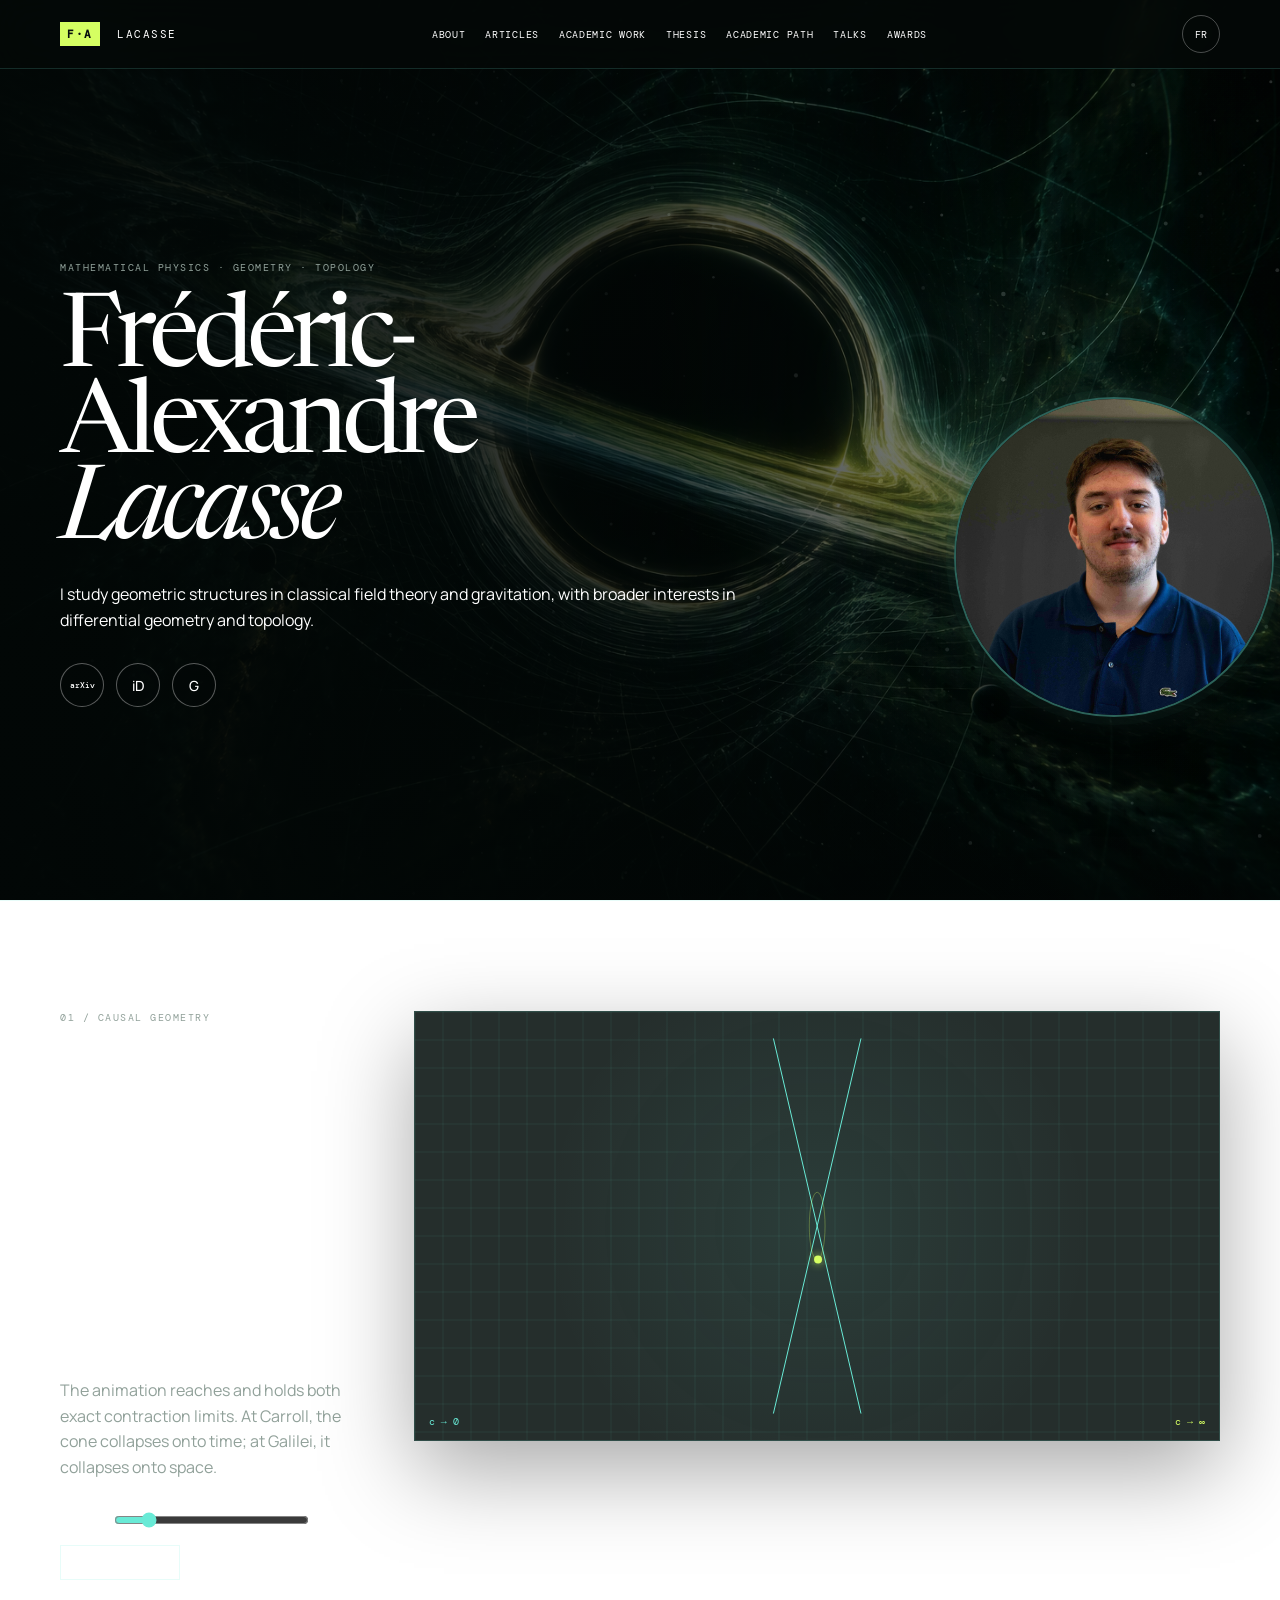
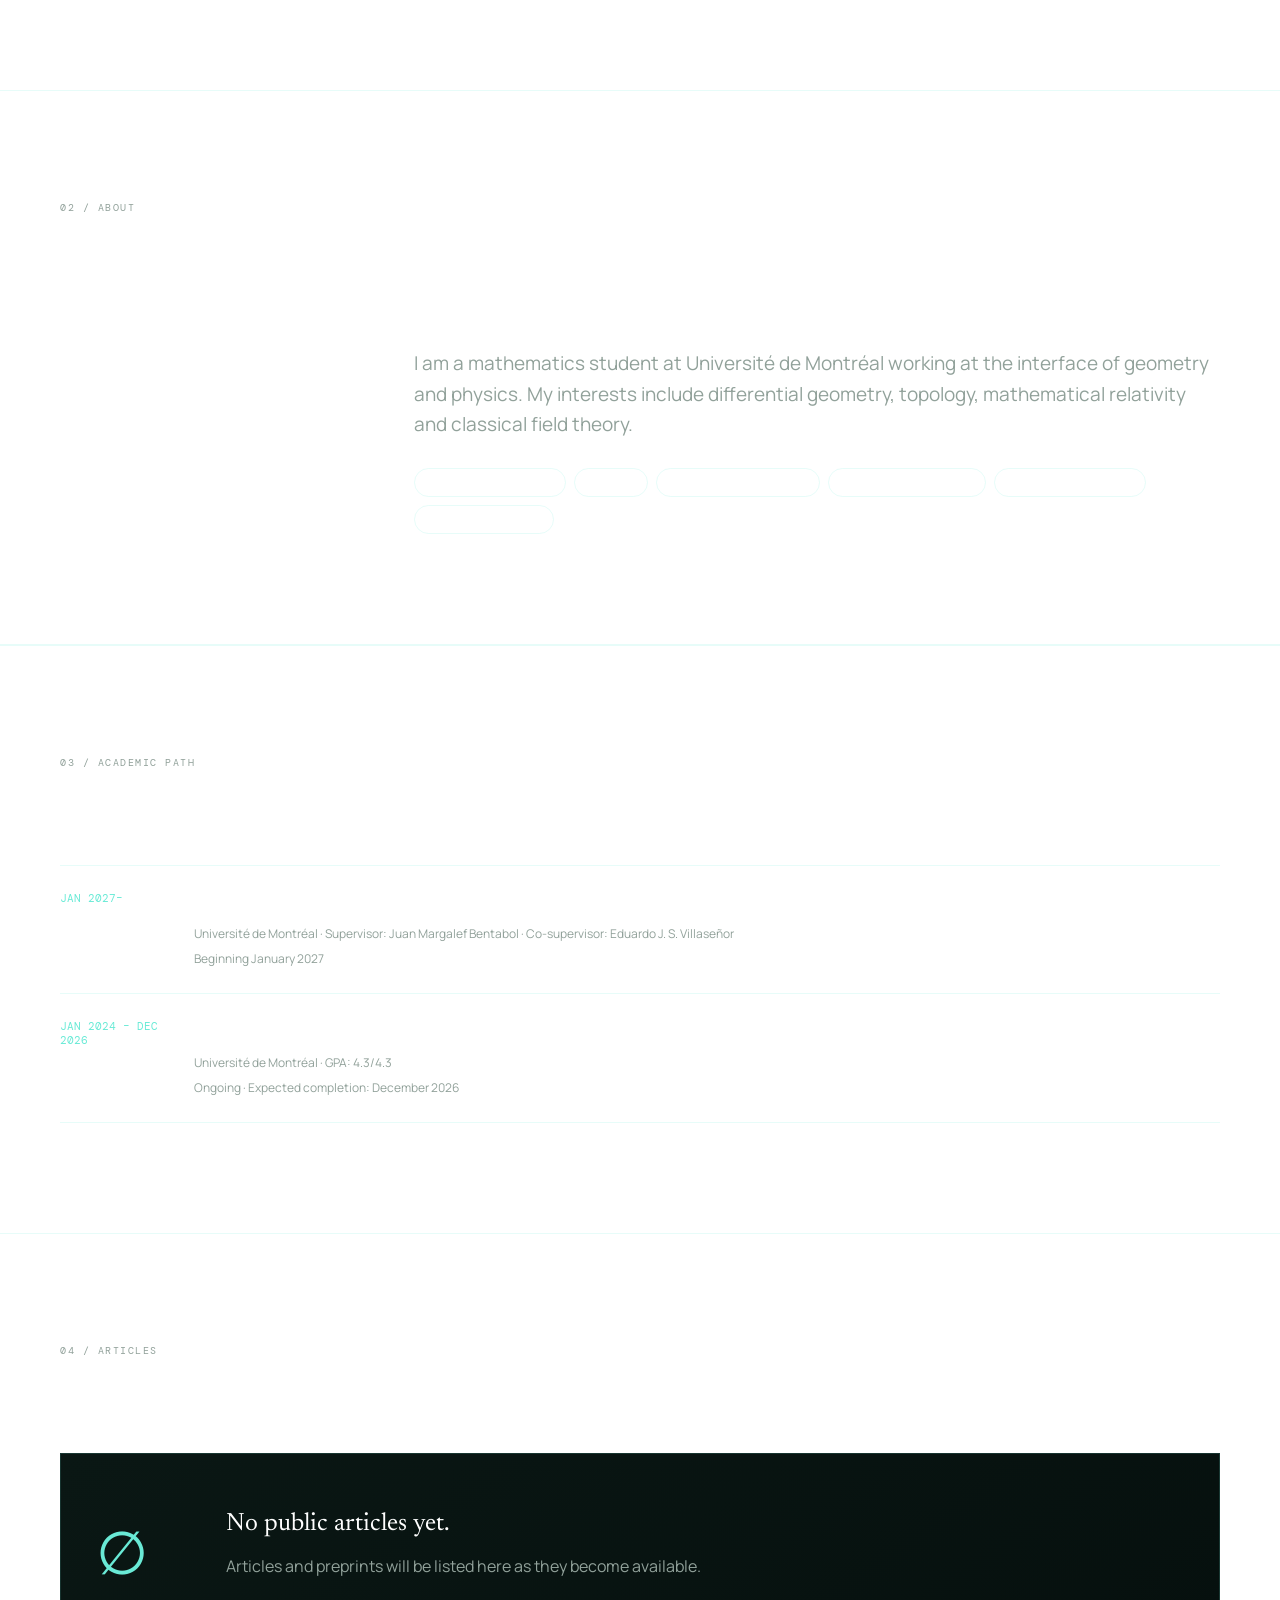
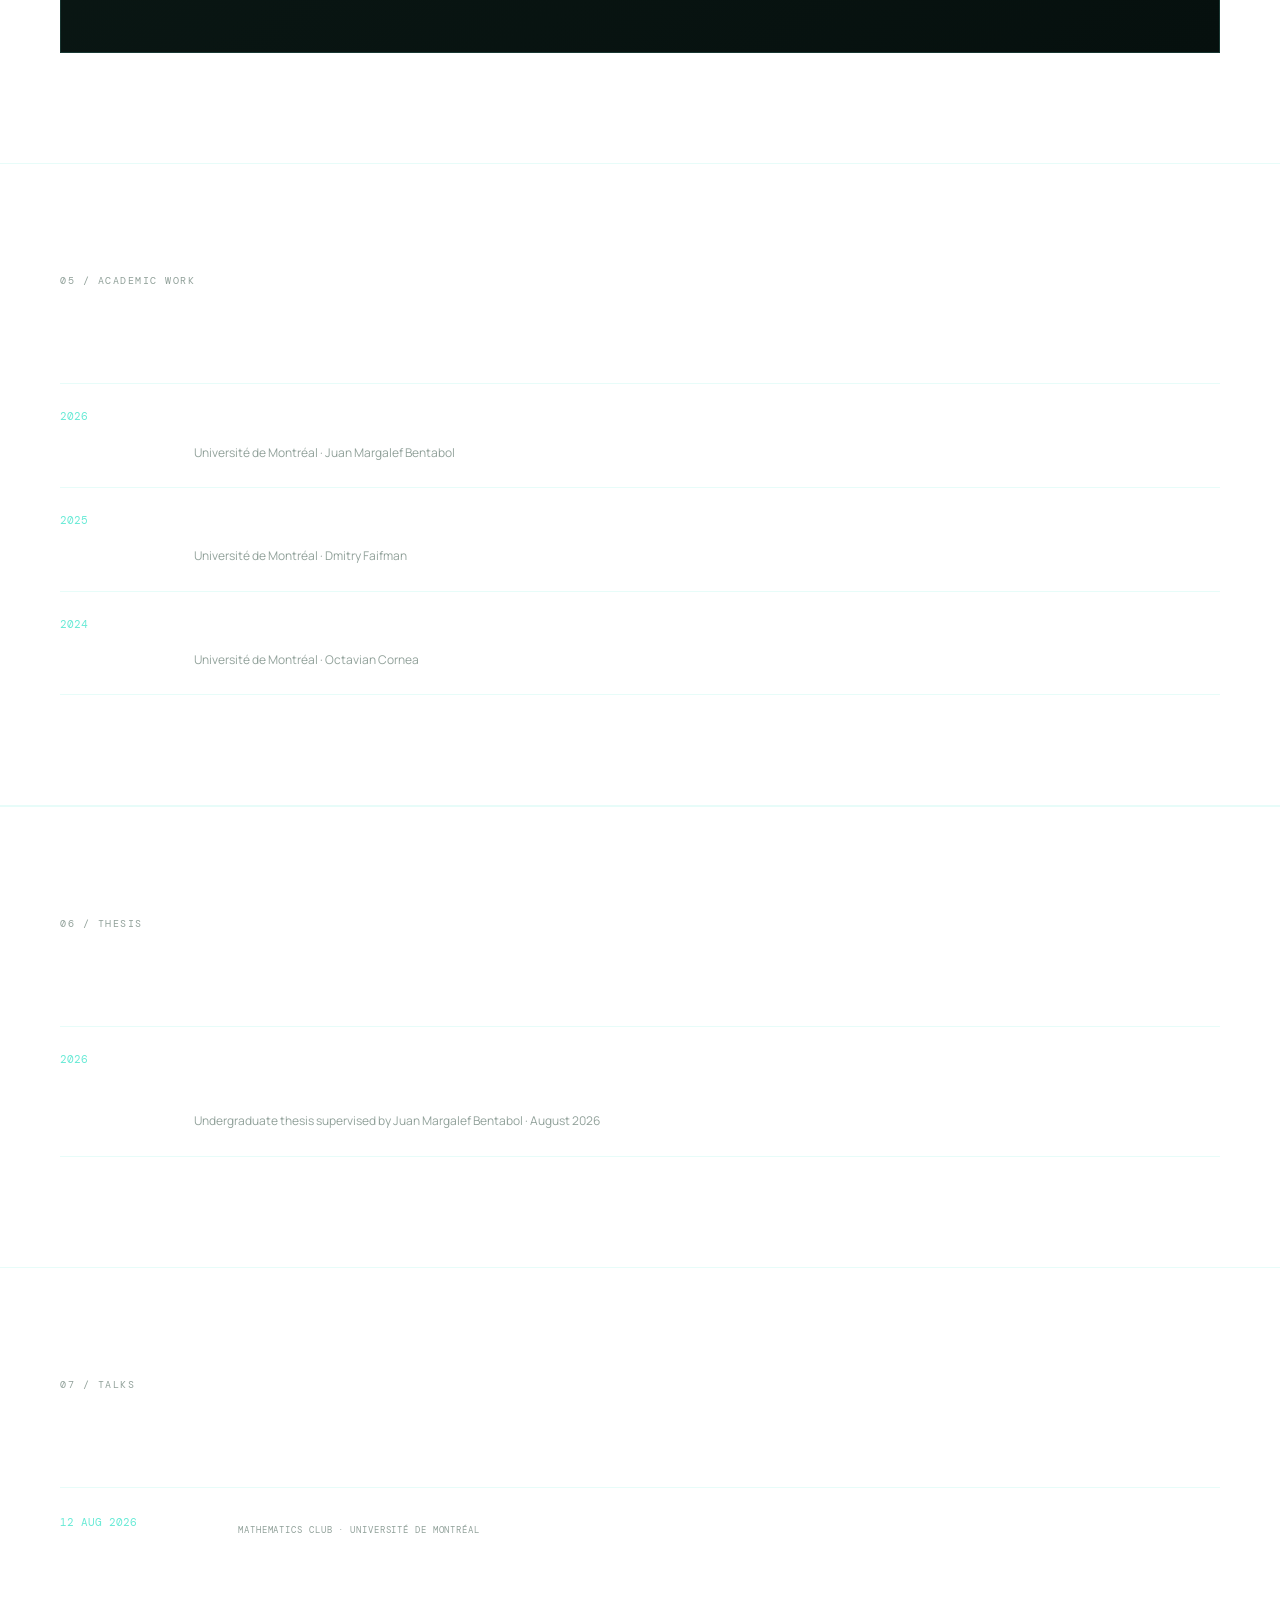
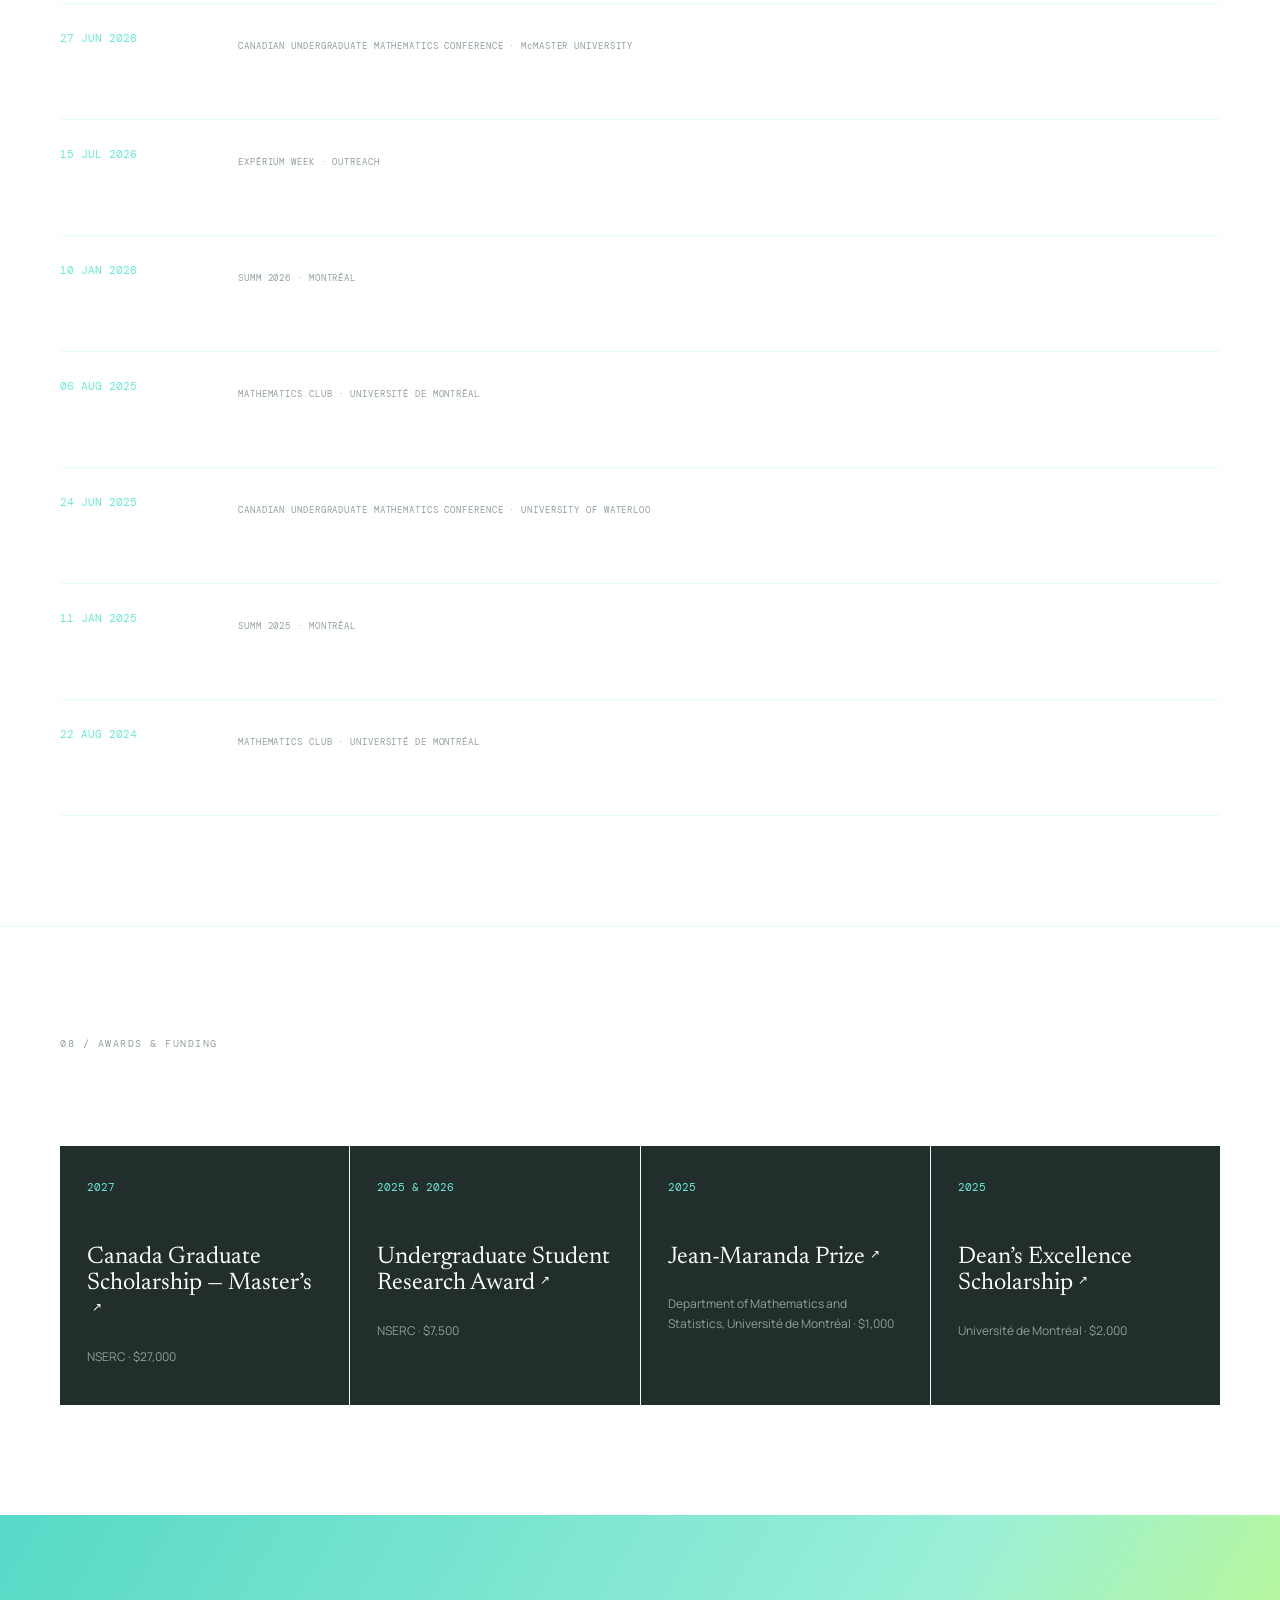
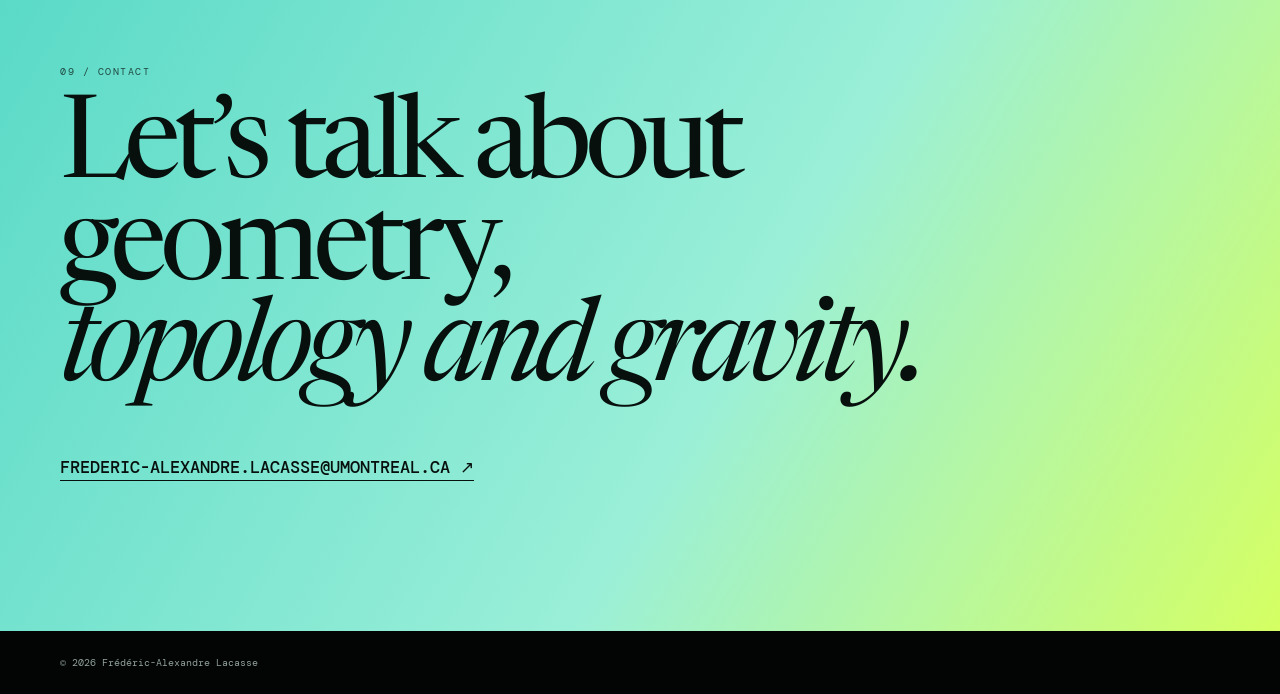
==== index.html @ 5df8318b "Intérêts" ====
<!DOCTYPE html>

<html lang="en">
<head>
<meta charset="utf-8"/>
<meta content="width=device-width,initial-scale=1" name="viewport"/>
<meta content="#040908" name="theme-color"/>
<meta content="Frédéric-Alexandre Lacasse — mathematical physics, differential geometry, topology and gravitation." name="description"/>
<title>
   Frédéric-Alexandre Lacasse | Academic website
  </title>
<link href="https://fonts.googleapis.com" rel="preconnect"/>
<link crossorigin="" href="https://fonts.gstatic.com" rel="preconnect"/>
<link href="https://fonts.googleapis.com/css2?family=DM+Mono:wght@300;400;500&amp;family=Manrope:wght@400;500&amp;family=Newsreader:ital,opsz,wght@0,6..72,400;1,6..72,400&amp;display=swap" rel="stylesheet"/>
<link href="assets/main.css" rel="stylesheet"/>
<script defer="" src="assets/main.js">
</script>
</head>
<body>
<canvas aria-hidden="true" id="starfield">
</canvas>
<div id="progress">
</div>
<header>
<nav class="wrap">
<a class="brand" href="#home">
<b>
      F·A
     </b>
     LACASSE
    </a>
<div id="nav">
<a data-en="About" data-fr="À propos" href="#about">
      About
     </a>
<a href="#articles">
      Articles
     </a>
<a data-en="Academic work" data-fr="Travaux" href="#work">
      Academic work
     </a><a data-en="Thesis" data-fr="Mémoire" href="#thesis">Thesis</a><a data-en="Academic path" data-fr="Parcours" href="#education">Academic path</a>
<a data-en="Talks" data-fr="Conférences" href="#talks">
      Talks
     </a>
<a data-en="Awards" data-fr="Bourses" href="#awards">
      Awards
     </a>
</div>
<button aria-label="Passer au français" id="lang">
     FR
    </button>
</nav>
</header>
<main>
<section class="hero" id="home">
<img alt="Abstract black hole and curved spacetime" src="assets/black-hole.png"/>
<div class="shade">
</div>
<div class="wrap heroText reveal">
<p class="micro" data-en="MATHEMATICAL PHYSICS · GEOMETRY · TOPOLOGY" data-fr="PHYSIQUE MATHÉMATIQUE · GÉOMÉTRIE · TOPOLOGIE">
      MATHEMATICAL PHYSICS · GEOMETRY · TOPOLOGY
     </p>
<h1>
      Frédéric-Alexandre
      <br/>
<i>
       Lacasse
      </i>
</h1>
<p data-en="I study geometric structures in classical field theory and gravitation, with broader interests in differential geometry and topology." data-fr="J’étudie les structures géométriques des théories classiques des champs et de la gravitation, avec des intérêts en géométrie différentielle et en topologie.">
      I study geometric structures in classical field theory and gravitation, with broader interests in differential geometry and topology.
     </p>
<div aria-label="Academic profiles" class="academic-links">
<a aria-label="arXiv profile" href="#" title="Add your arXiv URL">
<span class="academic-icon text-icon">
        arXiv
       </span>
</a>
<a aria-label="ORCID profile" href="https://orcid.org/0009-0009-7678-188X" rel="noopener noreferrer" target="_blank" title="https://orcid.org/0009-0009-7678-188X">
<span class="academic-icon orcid-icon">
        iD
       </span>
</a>
<a aria-label="Google Scholar profile" href="#" title="Add your Google Scholar URL">
<span class="academic-icon scholar-icon">
        G
       </span>
</a>
</div>
<figure aria-label="Portrait" class="hero-portrait"><img alt="Portrait" decoding="async" fetchpriority="high" loading="eager" src="assets/portrait.jpg"/></figure></div>
</section>
<section class="dark">
<div class="wrap two">
<div class="reveal">
<p class="micro" data-en="01 / CAUSAL GEOMETRY" data-fr="01 / GÉOMÉTRIE CAUSALE">
       01 / CAUSAL GEOMETRY
      </p>
<h2 data-en="From Galilean space to Carrollian time." data-fr="De l’espace galiléen au temps carrollien.">
       From Galilean space to Carrollian time.
      </h2>
<p class="muted" data-en="The animation reaches and holds both exact contraction limits. At Carroll, the cone collapses onto time; at Galilei, it collapses onto space." data-fr="L’animation atteint et maintient les deux limites exactes. À Carroll, le cône s’effondre sur le temps; à Galilée, il s’effondre sur l’espace.">
       The animation reaches and holds both exact contraction limits. At Carroll, the cone collapses onto time; at Galilei, it collapses onto space.
      </p>
<div class="control">
<span>
        CARROLL
       </span>
<input id="slider" max="100" min="0" type="range" value="0"/>
<span>
        GALILEI
       </span>
</div>
<button id="play">
       Pause evolution
      </button>
</div>
<div class="canvasbox reveal">
<canvas id="cone">
</canvas>
<span class="c0">
       c → 0
      </span>
<span class="ci">
       c → ∞
      </span>
</div>
</div>
</section>
<section class="wrap section two" id="about">
<p class="micro" data-en="02 / ABOUT" data-fr="02 / À PROPOS">
     02 / ABOUT
    </p>
<div class="reveal">
<h2 data-en="Geometry as a language for fundamental physics." data-fr="La géométrie comme langage de la physique fondamentale.">
      Geometry as a language for fundamental physics.
     </h2>
<p class="lead" data-en="I am a mathematics student at Université de Montréal working at the interface of geometry and physics. My interests include differential geometry, topology, mathematical relativity and classical field theory." data-fr="Je suis étudiant en mathématiques à l’Université de Montréal et je travaille à l’interface de la géométrie et de la physique. Mes intérêts comprennent la géométrie différentielle, la topologie, la relativité mathématique et la théorie classique des champs.">
      I am a mathematics student at Université de Montréal working at the interface of geometry and physics. My interests include differential geometry, topology, mathematical relativity and classical field theory.
     </p>
<div class="chips">
<span>
       Differential geometry
      </span>
<span>
       Topology
      </span>
<span>
       Mathematical relativity
      </span>
<span>
       Classical field theory
      </span>
<span>
       Covariant phase space
      </span>
<span>
       Carrollian geometry
      </span>
</div>
</div>
</section>
<div aria-hidden="true" class="added-section-divider">
</div>
<div aria-hidden="true" class="added-section-divider"></div><section class="wrap section" id="education"><div class="heading reveal"><p class="micro" data-en="03 / ACADEMIC PATH" data-fr="03 / PARCOURS UNIVERSITAIRE">03 / ACADEMIC PATH</p><h2 data-en="Academic path" data-fr="Parcours universitaire">Academic path</h2></div><div class="list reveal"><article><time data-en="JAN 2027–" data-fr="JANV. 2027–">JAN 2027–</time><div><h3 data-en="Ph.D. in Mathematics" data-fr="Doctorat en mathématiques">Ph.D. in Mathematics</h3><p data-en="Université de Montréal · Supervisor: Juan Margalef Bentabol · Co-supervisor: Eduardo J. S. Villaseñor" data-fr="Université de Montréal · Directeur : Juan Margalef Bentabol · Codirecteur : Eduardo J. S. Villaseñor">Université de Montréal · Supervisor: Juan Margalef Bentabol · Co-supervisor: Eduardo J. S. Villaseñor</p><p data-en="Beginning January 2027" data-fr="Début en janvier 2027">Beginning January 2027</p></div></article><article><time data-en="JAN 2024 – DEC 2026" data-fr="JANV. 2024 – DÉC. 2026">JAN 2024 – DEC 2026</time><div><h3 data-en="B.Sc. in Pure and Applied Mathematics" data-fr="Baccalauréat en mathématiques pures et appliquées">B.Sc. in Pure and Applied Mathematics</h3><p data-en="Université de Montréal · GPA: 4.3/4.3" data-fr="Université de Montréal · Moyenne cumulative : 4,3/4,3">Université de Montréal · GPA: 4.3/4.3</p><p data-en="Ongoing · Expected completion: December 2026" data-fr="En cours · Fin prévue : décembre 2026">Ongoing · Expected completion: December 2026</p></div></article></div></section><div aria-hidden="true" class="added-section-divider"></div><section class="wrap section" id="articles">
<div class="heading reveal">
<p class="micro" data-en="04 / ARTICLES" data-fr="04 / ARTICLES">04 / ARTICLES</p>
<h2 data-en="Articles &amp; preprints" data-fr="Articles et prépublications">
      Articles &amp; preprints
     </h2>
</div>
<div class="empty reveal">
<b>
      ∅
     </b>
<div>
<h3 data-en="No public articles yet." data-fr="Aucun article public pour l’instant.">
       No public articles yet.
      </h3>
<p class="muted" data-en="Articles and preprints will be listed here as they become available." data-fr="Les articles et prépublications seront ajoutés ici dès qu’ils seront disponibles.">
       Articles and preprints will be listed here as they become available.
      </p>
</div>
</div>
</section>
<section class="dark section" id="work">
<div class="wrap">
<div class="heading reveal">
<p class="micro" data-en="05 / ACADEMIC WORK" data-fr="05 / TRAVAUX UNIVERSITAIRES">05 / ACADEMIC WORK</p>
<h2 data-en="Research internships" data-fr="Stages de recherche">Research internships</h2>
</div>
<div class="list reveal">
<article>
<time data-en="2026" data-fr="2026">
        2026
       </time>
<div>
<h3 data-en="Covariant phase space of Weyl transverse gravity with boundaries" data-fr="Espace des phases covariant de la gravitation transverse de Weyl avec frontières">
         Covariant phase space of Weyl transverse gravity with boundaries
        </h3>
<p>
         Université de Montréal · Juan Margalef Bentabol
        </p>
</div>
</article>
<article>
<time data-en="2025" data-fr="2025">
        2025
       </time>
<div>
<h3 data-en="Planar Banach isometry conjecture for the Hilbert metric" data-fr="Conjecture d’isométrie planaire de Banach pour la métrique de Hilbert">
         Planar Banach isometry conjecture for the Hilbert metric
        </h3>
<p>
         Université de Montréal · Dmitry Faifman
        </p>
</div>
</article>
<article>
<time data-en="2024" data-fr="2024">
        2024
       </time>
<div>
<h3 data-en="Introduction to differential topology through the Poincaré–Hopf theorem" data-fr="Introduction à la topologie différentielle à travers le théorème de Poincaré–Hopf">
         Introduction to differential topology through the Poincaré–Hopf theorem
        </h3>
<p>
         Université de Montréal · Octavian Cornea
        </p>
</div>
</article>
</div>
</div>
</section><div aria-hidden="true" class="added-section-divider"></div><section class="wrap section" id="thesis"><div class="heading reveal"><p class="micro" data-en="06 / THESIS" data-fr="06 / MÉMOIRE">06 / THESIS</p><h2 data-en="Undergraduate thesis" data-fr="Mémoire de fin d’études">Undergraduate thesis</h2></div><div class="list reveal"><article class="thesis-entry"><time>2026</time><div><small data-en="B.SC. IN MATHEMATICS · UNIVERSITÉ DE MONTRÉAL" data-fr="B.SC. EN MATHÉMATIQUES · UNIVERSITÉ DE MONTRÉAL">B.SC. IN MATHEMATICS · UNIVERSITÉ DE MONTRÉAL</small><h3><a data-en="Covariant phase space of Weyl transverse gravity with boundaries" data-fr="Espace des phases covariant de la gravitation transverse de Weyl avec frontières" href="assets/memoire-bac.pdf" rel="noopener noreferrer" target="_blank">Covariant phase space of Weyl transverse gravity with boundaries</a></h3><p data-en="Undergraduate thesis supervised by Juan Margalef Bentabol · August 2026" data-fr="Mémoire de fin d’études sous la direction de Juan Margalef Bentabol · Août 2026">Undergraduate thesis supervised by Juan Margalef Bentabol · August 2026</p></div></article></div></section>
<div aria-hidden="true" class="added-section-divider"></div><section class="wrap section talks-section" id="talks">
<div class="heading reveal">
<p class="micro" data-en="07 / TALKS" data-fr="07 / CONFÉRENCES">07 / TALKS</p>
<h2 data-en="Talks &amp; outreach" data-fr="Conférences et vulgarisation">
      Talks &amp; outreach
     </h2>
</div>
<div class="talk-list reveal">
<article>
<time data-en="12 AUG 2026" data-fr="12 AOÛT 2026">
       12 AUG 2026
      </time>
<div>
<small data-en="MATHEMATICS CLUB · UNIVERSITÉ DE MONTRÉAL" data-fr="CLUB DE MATHÉMATIQUES · UNIVERSITÉ DE MONTRÉAL">
        MATHEMATICS CLUB · UNIVERSITÉ DE MONTRÉAL
       </small>
<h3 data-en="Bundles, curvature and classical field theory: a covariant viewpoint" data-fr="Fibrés, courbure et théorie classique des champs : un point de vue covariant">
        Bundles, curvature and classical field theory: a covariant viewpoint
       </h3>
</div>
</article>
<article>
<time data-en="27 JUN 2026" data-fr="27 JUIN 2026">
       27 JUN 2026
      </time>
<div>
<small data-en="CANADIAN UNDERGRADUATE MATHEMATICS CONFERENCE · McMASTER UNIVERSITY" data-fr="CONGRÈS CANADIEN DES ÉTUDIANTS EN MATHÉMATIQUES · UNIVERSITÉ McMASTER">
        CANADIAN UNDERGRADUATE MATHEMATICS CONFERENCE · McMASTER UNIVERSITY
       </small>
<h3 data-en="Calculus of variations: motivations towards classical field theory" data-fr="Calcul des variations : motivations vers la théorie classique des champs">
        Calculus of variations: motivations towards classical field theory
       </h3>
</div>
</article>
<article>
<time data-en="15 JUL 2026" data-fr="15 JUIL. 2026">
       15 JUL 2026
      </time>
<div>
<small data-en="EXPÉRIUM WEEK · OUTREACH" data-fr="EXPÉRIUM WEEK · OUTREACH">
        EXPÉRIUM WEEK · OUTREACH
       </small>
<h3 data-en="Non-Euclidean geometry, curvature, gravitation and cosmology" data-fr="Géométrie non euclidienne, courbure, gravitation et cosmologie">
        Non-Euclidean geometry, curvature, gravitation and cosmology
       </h3>
</div>
</article>
<article>
<time data-en="10 JAN 2026" data-fr="10 JANV. 2026">
       10 JAN 2026
      </time>
<div>
<small data-en="SUMM 2026 · MONTRÉAL" data-fr="SUMM 2026 · MONTRÉAL">
        SUMM 2026 · MONTRÉAL
       </small>
<h3 data-en="When mathematics precedes physics: from Riemann to black holes" data-fr="Quand les mathématiques précèdent la physique : de Riemann aux trous noirs">
        When mathematics precedes physics: from Riemann to black holes
       </h3>
</div>
</article>
<article>
<time data-en="06 AUG 2025" data-fr="6 AOÛT 2025">
       06 AUG 2025
      </time>
<div>
<small data-en="MATHEMATICS CLUB · UNIVERSITÉ DE MONTRÉAL" data-fr="CLUB DE MATHÉMATIQUES · UNIVERSITÉ DE MONTRÉAL">
        MATHEMATICS CLUB · UNIVERSITÉ DE MONTRÉAL
       </small>
<h3 data-en="Projective geometry and convex geometry" data-fr="Géométrie projective et géométrie convexe">
        Projective geometry and convex geometry
       </h3>
</div>
</article>
<article>
<time data-en="24 JUN 2025" data-fr="24 JUIN 2025">
       24 JUN 2025
      </time>
<div>
<small data-en="CANADIAN UNDERGRADUATE MATHEMATICS CONFERENCE · UNIVERSITY OF WATERLOO" data-fr="CONGRÈS CANADIEN DES ÉTUDIANTS EN MATHÉMATIQUES · UNIVERSITÉ DE WATERLOO">
        CANADIAN UNDERGRADUATE MATHEMATICS CONFERENCE · UNIVERSITY OF WATERLOO
       </small>
<h3 data-en="Rescuing polynomials: a differential topology perspective" data-fr="Sauver les polynômes : une perspective de topologie différentielle">
        Rescuing polynomials: a differential topology perspective
       </h3>
</div>
</article>
<article>
<time data-en="11 JAN 2025" data-fr="11 JANV. 2025">
       11 JAN 2025
      </time>
<div>
<small data-en="SUMM 2025 · MONTRÉAL" data-fr="SUMM 2025 · MONTRÉAL">
        SUMM 2025 · MONTRÉAL
       </small>
<h3 data-en="From topology to polynomials" data-fr="De la topologie aux polynômes">
        From topology to polynomials
       </h3>
</div>
</article>
<article>
<time data-en="22 AUG 2024" data-fr="22 AOÛT 2024">
       22 AUG 2024
      </time>
<div>
<small data-en="MATHEMATICS CLUB · UNIVERSITÉ DE MONTRÉAL" data-fr="CLUB DE MATHÉMATIQUES · UNIVERSITÉ DE MONTRÉAL">
        MATHEMATICS CLUB · UNIVERSITÉ DE MONTRÉAL
       </small>
<h3 data-en="Introduction to differential topology through Brouwer’s fixed-point theorem" data-fr="Introduction à la topologie différentielle à travers le théorème du point fixe de Brouwer">
        Introduction to differential topology through Brouwer’s fixed-point theorem
       </h3>
</div>
</article>
</div>
</section>
<div aria-hidden="true" class="added-section-divider">
</div>
<section class="wrap section" id="awards">
<div class="heading reveal">
<p class="micro" data-en="08 / AWARDS &amp; FUNDING" data-fr="08 / BOURSES ET DISTINCTIONS">08 / AWARDS &amp; FUNDING</p>
<h2 data-en="Selected recognition" data-fr="Distinctions sélectionnées">
      Selected recognition
     </h2>
</div>
<div class="awards reveal">
<article><a class="award-link" data-href-en="https://nserc-crsng.canada.ca/en/funding-opportunity/canada-graduate-research-scholarship-masters-program" data-href-fr="https://nserc-crsng.canada.ca/fr/possibilite-de-financement/bourses-detudes-superieures-en-recherche-du-canada-au-niveau-de-la" href="https://nserc-crsng.canada.ca/en/funding-opportunity/canada-graduate-research-scholarship-masters-program" rel="noopener noreferrer" target="_blank">
<time data-en="2027" data-fr="2027">
       2027
      </time>
<h3 data-en="Canada Graduate Scholarship — Master’s" data-fr="Bourse d’études supérieures du Canada — Maîtrise">
       Canada Graduate Scholarship — Master’s
      </h3>
<p>
<span data-en="NSERC" data-fr="CRSNG">
        NSERC
       </span>
       · $27,000
      </p>
</a></article>
<article><a class="award-link" data-href-en="https://nserc-crsng.canada.ca/en/funding-opportunity/undergraduate-student-research-awards" data-href-fr="https://nserc-crsng.canada.ca/fr/possibilite-de-financement/bourses-de-recherche-de-1er-cycle" href="https://nserc-crsng.canada.ca/en/funding-opportunity/undergraduate-student-research-awards" rel="noopener noreferrer" target="_blank">
<time data-en="2025 &amp; 2026" data-fr="2025 &amp; 2026">
       2025 &amp; 2026
      </time>
<h3 data-en="Undergraduate Student Research Award" data-fr="Bourse de recherche de 1er cycle">
       Undergraduate Student Research Award
      </h3>
<p>
<span data-en="NSERC" data-fr="CRSNG">
        NSERC
       </span>
       · $7,500
      </p>
</a></article>
<article><a class="award-link" data-href-en="https://dms.umontreal.ca/fr/ressources-et-services/soutien-financier" data-href-fr="https://dms.umontreal.ca/fr/ressources-et-services/soutien-financier" href="https://dms.umontreal.ca/fr/ressources-et-services/soutien-financier" rel="noopener noreferrer" target="_blank">
<time data-en="2025" data-fr="2025">
       2025
      </time>
<h3 data-en="Jean-Maranda Prize" data-fr="Prix Jean-Maranda">
       Jean-Maranda Prize
      </h3>
<p data-en="Department of Mathematics and Statistics, Université de Montréal · $1,000" data-fr="Département de mathématiques et de statistique, Université de Montréal · 1 000 $">
       Department of Mathematics and Statistics, Université de Montréal · $1,000
      </p>
</a></article>
<article><a class="award-link" data-href-en="https://fas.umontreal.ca/etudes/ceremonie-annuelle-de-remise-de-bourses/titulaires-de-bourses-2025/" data-href-fr="https://fas.umontreal.ca/etudes/ceremonie-annuelle-de-remise-de-bourses/titulaires-de-bourses-2025/" href="https://fas.umontreal.ca/etudes/ceremonie-annuelle-de-remise-de-bourses/titulaires-de-bourses-2025/" rel="noopener noreferrer" target="_blank">
<time data-en="2025" data-fr="2025">
       2025
      </time>
<h3 data-en="Dean’s Excellence Scholarship" data-fr="Bourse du doyen de la FAS">
       Dean’s Excellence Scholarship
      </h3>
<p>
       Université de Montréal · $2,000
      </p>
</a></article>
</div>
</section>
<section class="contact" id="contact">
<div class="wrap">
<p class="micro" data-en="09 / CONTACT" data-fr="09 / CONTACT">09 / CONTACT</p>
<h2 data-en="Let’s talk about geometry,&lt;br&gt;&lt;i&gt;topology and gravity.&lt;/i&gt;" data-fr="Parlons de géométrie,&lt;br&gt;&lt;i&gt;de topologie et de gravitation.&lt;/i&gt;">
      Let’s talk about geometry,
      <br/>
<i>
       topology and gravity.
      </i>
</h2>
<a class="email" href="mailto:frederic-alexandre.lacasse@umontreal.ca">
      FREDERIC-ALEXANDRE.LACASSE@UMONTREAL.CA ↗
     </a>
</div>
</section>
</main>
<footer>
<div class="wrap">
    ©
    <span id="year">
</span>
    Frédéric-Alexandre Lacasse
   </div>
</footer>
<!-- Added orbit overlay for section 01 -->
<script>
  (() => {
    const canvas = document.getElementById("cone");
    if (!canvas) return;

    const slider = document.getElementById("slider");
    const context = canvas.getContext("2d");
    let phase = 0;
    let lastFrame = performance.now();

    function drawOrbit(now) {
      const delta = Math.min((now - lastFrame) / 1000, 0.05);
      lastFrame = now;
      phase += delta * 0.72;

      const box = canvas.getBoundingClientRect();
      const scaleX = box.width ? canvas.width / box.width : 1;
      const scaleY = box.height ? canvas.height / box.height : 1;
      const cx = canvas.width / 2;
      const cy = canvas.height / 2;
      const value = slider ? Number(slider.value) / 100 : 0.5;

      const horizontal = Math.max(10 * scaleX, Math.sin(value * Math.PI / 2) * Math.min(canvas.width, canvas.height) * 0.081);
      const vertical = Math.max(10 * scaleY, Math.cos(value * Math.PI / 2) * Math.min(canvas.width, canvas.height) * 0.081);

      context.save();
      context.strokeStyle = "rgba(213, 255, 98, 0.30)";
      context.lineWidth = Math.max(1, scaleX);
      context.beginPath();
      context.ellipse(cx, cy, horizontal, vertical, 0, 0, Math.PI * 2);
      context.stroke();

      context.fillStyle = "#d5ff62";
      context.shadowColor = "rgba(213, 255, 98, 0.75)";
      context.shadowBlur = 8 * scaleX;
      context.beginPath();
      context.arc(
        cx + Math.cos(phase) * horizontal,
        cy + Math.sin(phase) * vertical,
        4 * scaleX,
        0,
        Math.PI * 2
      );
      context.fill();
      context.restore();

      requestAnimationFrame(drawOrbit);
    }

    requestAnimationFrame(drawOrbit);
  })();
  </script>
</body>
</html>
---- assets/main.css ----
/* =========================================================
   FREDERIC-ALEXANDRE LACASSE - ACADEMIC WEBSITE
   Complete stylesheet
   ========================================================= */

/* 1. Design tokens */
:root {
  --background: #040908;
  --surface: #07120f;
  --surface-deep: #020807;
  --text: #ffffff;
  --muted: #91a19a;
  --line: rgba(105, 234, 214, 0.16);
  --cyan: #69ead6;
  --acid: #d5ff62;
  --ink: #07100d;
  --serif: "Newsreader", Georgia, serif;
  --sans: "Manrope", Arial, sans-serif;
  --mono: "DM Mono", monospace;
  --content-width: 1160px;
}

/* 2. Reset and page */
* {
  box-sizing: border-box;
}

html {
  scroll-behavior: smooth;
}

body {
  margin: 0;
  overflow-x: hidden;
  background:
    radial-gradient(circle at 80% 20%, rgba(20, 70, 58, 0.24), transparent 28%),
    radial-gradient(circle at 8% 68%, rgba(10, 48, 42, 0.22), transparent 26%),
    var(--background);
  color: var(--text);
  font-family: var(--sans);
  line-height: 1.6;
}

.wrap {
  width: min(var(--content-width), calc(100% - 42px));
  margin: 0 auto;
}

a,
a:link,
a:visited,
a:hover,
a:active {
  color: inherit;
}

/* 3. Progress bar */
#progress {
  position: fixed;
  top: 0;
  left: 0;
  z-index: 1000;
  width: 0;
  height: 2px;
  background: linear-gradient(90deg, var(--cyan), var(--acid));
  box-shadow: 0 0 14px var(--cyan);
}

/* 4. Header and navigation */
header {
  position: fixed;
  top: 0;
  left: 0;
  z-index: 100;
  width: 100%;
  background: rgba(4, 9, 8, 0.84);
  border-bottom: 1px solid var(--line);
  -webkit-backdrop-filter: blur(16px);
  backdrop-filter: blur(16px);
}

nav.wrap {
  display: flex;
  align-items: center;
  justify-content: space-between;
  height: 68px;
}

.brand,
.brand:link,
.brand:visited,
.brand:hover,
.brand:active {
  color: #ffffff;
  -webkit-text-fill-color: #ffffff;
  font: 400 11px var(--mono);
  letter-spacing: 0.14em;
  text-decoration: none;
}

.brand b {
  display: inline-block;
  margin-right: 9px;
  padding: 5px 7px;
  background: var(--acid);
  color: var(--ink);
  -webkit-text-fill-color: var(--ink);
}

#nav {
  display: flex;
  align-items: center;
  gap: 20px;
}

#nav a,
#nav a:link,
#nav a:visited,
#nav a:hover,
#nav a:active {
  color: #ffffff;
  -webkit-text-fill-color: #ffffff;
  font: 400 10px var(--mono);
  letter-spacing: 0.07em;
  text-decoration: none;
  text-transform: uppercase;
  transition: opacity 180ms ease;
}

#nav a:hover {
  opacity: 0.68;
}

#lang {
  width: 38px;
  height: 38px;
  border: 1px solid rgba(255, 255, 255, 0.28);
  border-radius: 50%;
  background: transparent;
  color: #ffffff;
  font: 400 10px var(--mono);
  cursor: pointer;
}

/* 5. Shared typography */
.micro {
  margin: 0 0 18px;
  color: var(--muted);
  font: 400 10px var(--mono);
  letter-spacing: 0.15em;
  text-transform: uppercase;
}

h1,
h2,
h3 {
  color: #ffffff;
  -webkit-text-fill-color: #ffffff;
  font-family: var(--serif);
  font-weight: 400;
}

h1 i,
h2 i,
h3 i {
  color: #ffffff;
  -webkit-text-fill-color: #ffffff;
  font-weight: 400;
}

h1 {
  margin: 25px 0;
  font-size: clamp(64px, 8vw, 115px);
  line-height: 0.84;
  letter-spacing: -0.06em;
}

h2 {
  margin: 0;
  font-size: clamp(43px, 5vw, 70px);
  line-height: 1;
  letter-spacing: -0.045em;
}

h3 {
  font-size: 25px;
  line-height: 1.1;
}

.muted,
.lead {
  color: var(--muted);
}

.lead {
  max-width: 850px;
  font-size: 19px;
}

/* 6. Hero */
.hero {
  position: relative;
  display: flex;
  align-items: center;
  min-height: 100vh;
  overflow: hidden;
}

.hero > img {
  position: absolute;
  inset: 0;
  width: 100%;
  height: 100%;
  object-fit: cover;
  opacity: 0.72;
  animation: hero-zoom 16s ease-in-out infinite alternate;
}

.shade {
  position: absolute;
  inset: 0;
  background:
    linear-gradient(90deg, rgba(2, 7, 6, 0.97), rgba(2, 7, 6, 0.68) 50%, transparent),
    linear-gradient(0deg, rgba(2, 7, 6, 0.54), transparent 45%);
}

.heroText {
  position: relative;
  z-index: 2;
  padding-top: 68px;
}

.heroText h1,
.heroText h1 i {
  color: #ffffff;
  -webkit-text-fill-color: #ffffff;
}

.heroText > p:last-child {
  max-width: 650px;
  color: #bdc9c3;
  font-size: 18px;
}

@keyframes hero-zoom {
  to {
    transform: scale(1.05);
  }
}

/* 7. Shared section layouts */
.section,
.dark {
  padding: 110px 0;
}

.dark {
  background: rgba(2, 8, 7, 0.88);
  border-top: 1px solid var(--line);
  border-bottom: 1px solid var(--line);
}

.two,
.heading {
  display: grid;
  grid-template-columns: 1fr 2.7fr;
  gap: 55px;
}

.heading {
  margin-bottom: 45px;
}

.two h2,
.heading h2,
.talks-section h2,
#articles h2,
#profiles h2,
#awards h2 {
  color: #ffffff;
  -webkit-text-fill-color: #ffffff;
}

/* 8. Causal geometry animation */
.control {
  display: grid;
  grid-template-columns: auto 1fr auto;
  align-items: center;
  gap: 12px;
  margin: 30px 0 15px;
  color: #ffffff;
  font: 400 9px var(--mono);
  letter-spacing: 0.08em;
}

.control input {
  width: 100%;
  accent-color: var(--cyan);
  cursor: ew-resize;
}

#play {
  padding: 10px 14px;
  border: 1px solid var(--line);
  background: transparent;
  color: #ffffff;
  font: 400 10px var(--mono);
  cursor: pointer;
}

.canvasbox {
  position: relative;
  height: 430px;
  overflow: hidden;
  border: 1px solid var(--line);
  background:
    radial-gradient(circle at center, rgba(105, 234, 214, 0.08), transparent 60%),
    #050d0b;
  box-shadow: 0 30px 85px rgba(0, 0, 0, 0.34);
}

canvas {
  display: block;
  width: 100%;
  height: 100%;
}

.c0,
.ci {
  position: absolute;
  bottom: 12px;
  font: 400 10px var(--mono);
}

.c0 {
  left: 14px;
  color: var(--cyan);
}

.ci {
  right: 14px;
  color: var(--acid);
}

/* 9. Interests */
.chips {
  display: flex;
  flex-wrap: wrap;
  gap: 8px;
  margin-top: 28px;
}

.chips span {
  padding: 7px 12px;
  border: 1px solid var(--line);
  border-radius: 20px;
  color: #ffffff;
  font: 400 10px var(--mono);
  transition: transform 180ms ease, border-color 180ms ease;
}

.chips span:hover {
  transform: translateY(-2px);
  border-color: var(--cyan);
}

/* 10. Research experience */
.list {
  display: block;
}

.list article {
  display: grid;
  grid-template-columns: 110px 1fr;
  gap: 24px;
  padding: 25px 0;
  border-bottom: 1px solid var(--line);
}

.list time {
  color: var(--cyan);
  font: 400 11px var(--mono);
}

.list h3 {
  margin: 0;
  color: #ffffff;
  -webkit-text-fill-color: #ffffff;
}

.list p {
  margin: 6px 0 0;
  color: var(--muted);
  font-size: 12px;
}

/* 11. Talks - standalone section */
.talk-list {
  margin-top: 40px;
}

.talk-list article {
  display: grid;
  grid-template-columns: 150px 1fr;
  gap: 28px;
  padding: 27px 0;
  border-top: 1px solid var(--line);
}

.talk-list article:last-child {
  border-bottom: 1px solid var(--line);
}

.talk-list time {
  color: var(--cyan);
  font: 400 11px var(--mono);
}

.talk-list small {
  color: var(--muted);
  font: 400 9px var(--mono);
  letter-spacing: 0.1em;
}

.talk-list h3 {
  margin: 4px 0;
  color: #ffffff;
  -webkit-text-fill-color: #ffffff;
}

/* 12. Articles */
.empty {
  display: grid;
  grid-template-columns: 100px 1fr;
  gap: 30px;
  align-items: center;
  min-height: 200px;
  padding: 35px;
  border: 1px solid var(--line);
  background: linear-gradient(145deg, #0a1714, #06100e);
}

.empty > b {
  color: var(--cyan);
  font: 300 60px var(--mono);
}

.empty h3 {
  margin: 0;
  color: #ffffff;
}

/* 13. Research profiles */
.grid,
.awards {
  display: grid;
  grid-template-columns: repeat(4, 1fr);
  gap: 1px;
  margin-top: 40px;
  background: var(--line);
}

.grid article,
.awards article {
  min-height: 220px;
  padding: 27px;
  background: var(--surface);
  transition: transform 200ms ease, background 200ms ease;
}

.grid article:hover,
.awards article:hover {
  transform: translateY(-4px);
  background: #0a1a16;
}

.grid b {
  display: grid;
  place-items: center;
  width: 45px;
  height: 45px;
  border: 1px solid var(--line);
  border-radius: 50%;
  color: var(--cyan);
  font: 500 10px var(--mono);
}

.grid h3,
.awards h3 {
  margin-top: 45px;
  color: #ffffff;
  -webkit-text-fill-color: #ffffff;
  font-size: 24px;
}

.grid p,
.awards p {
  color: var(--muted);
  font-size: 12px;
}

/* 14. Awards */
.awards time {
  color: var(--cyan);
  font: 400 11px var(--mono);
}

/* 15. Contact - section 08 */
.contact {
  display: flex;
  align-items: center;
  min-height: 600px;
  padding: 150px 0;
  overflow: hidden;
  background: linear-gradient(120deg, #57d9c7, #9aefd8 58%, #d5ff62);
  color: var(--ink);
}

.contact .micro {
  color: rgba(7, 16, 13, 0.72);
}

.contact h2,
.contact h2 i {
  max-width: 1100px;
  margin: 22px 0 44px;
  color: var(--ink);
  -webkit-text-fill-color: var(--ink);
  font-family: var(--serif);
  font-size: clamp(68px, 9vw, 126px);
  font-weight: 400;
  line-height: 0.88;
  letter-spacing: -0.06em;
}

.email,
.email:link,
.email:visited,
.email:hover,
.email:active {
  display: inline-block;
  margin-top: 8px;
  color: var(--ink);
  -webkit-text-fill-color: var(--ink);
  font: 500 17px var(--mono);
  text-underline-offset: 7px;
}

.email-note {
  max-width: 620px;
  color: rgba(7, 16, 13, 0.7);
  font-size: 11px;
}

/* 16. Footer */
footer {
  padding: 25px 0;
  background: #020504;
  color: var(--muted);
  font: 400 10px var(--mono);
}

/* 17. Reveal animation */
.reveal {
  opacity: 0;
  transform: translateY(18px);
  transition: opacity 700ms ease, transform 700ms ease;
}

.reveal.on {
  opacity: 1;
  transform: none;
}

/* 18. Tablet */
@media (max-width: 850px) {
  #nav {
    display: none;
  }

  .two,
  .heading {
    grid-template-columns: 1fr;
    gap: 22px;
  }

  .grid,
  .awards {
    grid-template-columns: 1fr 1fr;
  }

  .canvasbox {
    height: 370px;
  }
}

/* 19. Mobile */
@media (max-width: 520px) {
  .wrap {
    width: calc(100% - 28px);
  }

  h1 {
    font-size: 51px;
  }

  h2 {
    font-size: 45px;
  }

  .section,
  .dark {
    padding: 85px 0;
  }

  .canvasbox {
    height: 315px;
  }

  .list article,
  .talk-list article,
  .empty {
    grid-template-columns: 1fr;
    gap: 8px;
  }

  .grid,
  .awards {
    grid-template-columns: 1fr;
  }

  .contact {
    min-height: 480px;
    padding: 105px 0;
  }

  .contact h2,
  .contact h2 i {
    font-size: 56px;
    line-height: 0.93;
  }
}

/* 20. Accessibility */
@media (prefers-reduced-motion: reduce) {
  html {
    scroll-behavior: auto;
  }

  .hero > img {
    animation: none;
  }

  .reveal {
    opacity: 1;
    transform: none;
    transition: none;
  }
}


/* Simple academic profile badges */
.academic-links {
  display: flex;
  align-items: center;
  gap: 12px;
  margin-top: 30px;
}
.academic-links a,
.academic-links a:link,
.academic-links a:visited,
.academic-links a:hover,
.academic-links a:active {
  display: grid;
  place-items: center;
  width: 44px;
  height: 44px;
  border: 1px solid rgba(255, 255, 255, 0.34);
  border-radius: 50%;
  background: rgba(4, 9, 8, 0.28);
  color: #fff;
  -webkit-text-fill-color: #fff;
  text-decoration: none;
}
.academic-links a:hover {
  transform: translateY(-3px);
  border-color: var(--cyan);
  background: rgba(105, 234, 214, 0.08);
}
.academic-icon { color: #fff; -webkit-text-fill-color: #fff; line-height: 1; }
.text-icon { font: 500 8px var(--mono); }
.orcid-icon, .scholar-icon { font: 500 14px var(--sans); }

/* Exact full-width copies of the existing 03/04 separator */
.added-section-divider {
  width: 100%;
  height: 0;
  margin: 0;
  padding: 0;
  border: 0;
  border-top: 1px solid var(--line);
  pointer-events: none;
}

/* More visible star field behind every section */
#starfield {
  position: fixed;
  inset: 0;
  z-index: -5;
  width: 100vw;
  height: 100vh;
  pointer-events: none;
  background: #020706;
}
html, body { background: transparent; }
body { position: relative; isolation: isolate; }
main, footer { position: relative; z-index: 0; }
.section, #about, #articles, #talks, #awards {
  background: rgba(4, 9, 8, 0.57);
}
.dark {
  background: rgba(2, 8, 7, 0.61);
}
.empty, .canvasbox, .grid article, .awards article {
  background-color: rgba(7, 18, 15, 0.88);
}


/* Final visual cleanup: uniform full-width section backgrounds */
.section,
#about,
#articles,
#talks,
#awards {
  background: transparent !important;
  background-image: none !important;
}

/* Dark sections remain uniform across the entire viewport. */
main > .dark {
  background: rgba(2, 8, 7, 0.61) !important;
  background-image: none !important;
}


/* Added top divider for first research item */
#work .list article:first-child {
  border-top: 1px solid var(--line);
}


/* Remove dark overlay from sections 01 and 04 */
main > section.dark,
main > section.dark::before,
main > section.dark::after,
#work,
#work::before,
#work::after {
  background: transparent !important;
  background-color: transparent !important;
  background-image: none !important;
  backdrop-filter: none !important;
  -webkit-backdrop-filter: none !important;
  box-shadow: none !important;
}

/* Circular portrait using the supplied JPEG */
.heroText{padding-right:min(32vw,430px)}
.hero-portrait{position:absolute;right:-54px;bottom:-10px;width:clamp(215px,25vw,350px);aspect-ratio:1;margin:0;overflow:hidden;border:2px solid rgba(105,234,214,.38);border-radius:50%;background:#07100e;box-shadow:0 30px 78px rgba(0,0,0,.52),0 0 0 8px rgba(105,234,214,.035),0 0 45px rgba(105,234,214,.10)}
.hero-portrait img{width:100%;height:100%;object-fit:cover;object-position:50% 42%;animation:none!important;transform:none!important;filter:none!important;image-rendering:auto}
@media(max-width:900px){.heroText{padding-right:0;padding-bottom:260px}.hero-portrait{right:50%;bottom:-26px;width:min(58vw,285px);transform:translateX(50%)}}
@media(max-width:560px){.heroText{padding-bottom:215px}.hero-portrait{width:min(60vw,230px);bottom:-18px}}

/* Clickable awards, thesis, and reference-style arrows */
.award-link,.award-link:link,.award-link:visited,#thesis .thesis-entry h3 a,#thesis .thesis-entry h3 a:link,#thesis .thesis-entry h3 a:visited{color:inherit;text-decoration:none!important;border-bottom:0!important}.award-link{display:contents}.awards article:has(.award-link){cursor:pointer}.award-link h3::after,#thesis .thesis-entry h3 a::after{content:"↗";display:inline-block;margin-left:.45em;color:rgba(242,255,252,.92);font-family:var(--mono);font-size:.48em;font-weight:500;line-height:1;vertical-align:.45em}.award-link:hover h3::after,#thesis .thesis-entry h3 a:hover::after{color:var(--cyan)}

/* Section separators for thesis and academic path */
#thesis .list article:first-child,#education .list article:first-child{border-top:1px solid var(--line)}


/* Divider specifically between sections 06 and 07 */
#thesis + .added-section-divider {
  display: block;
  width: 100%;
  height: 0;
  margin: 0;
  border: 0;
  border-top: 1px solid var(--line);
}
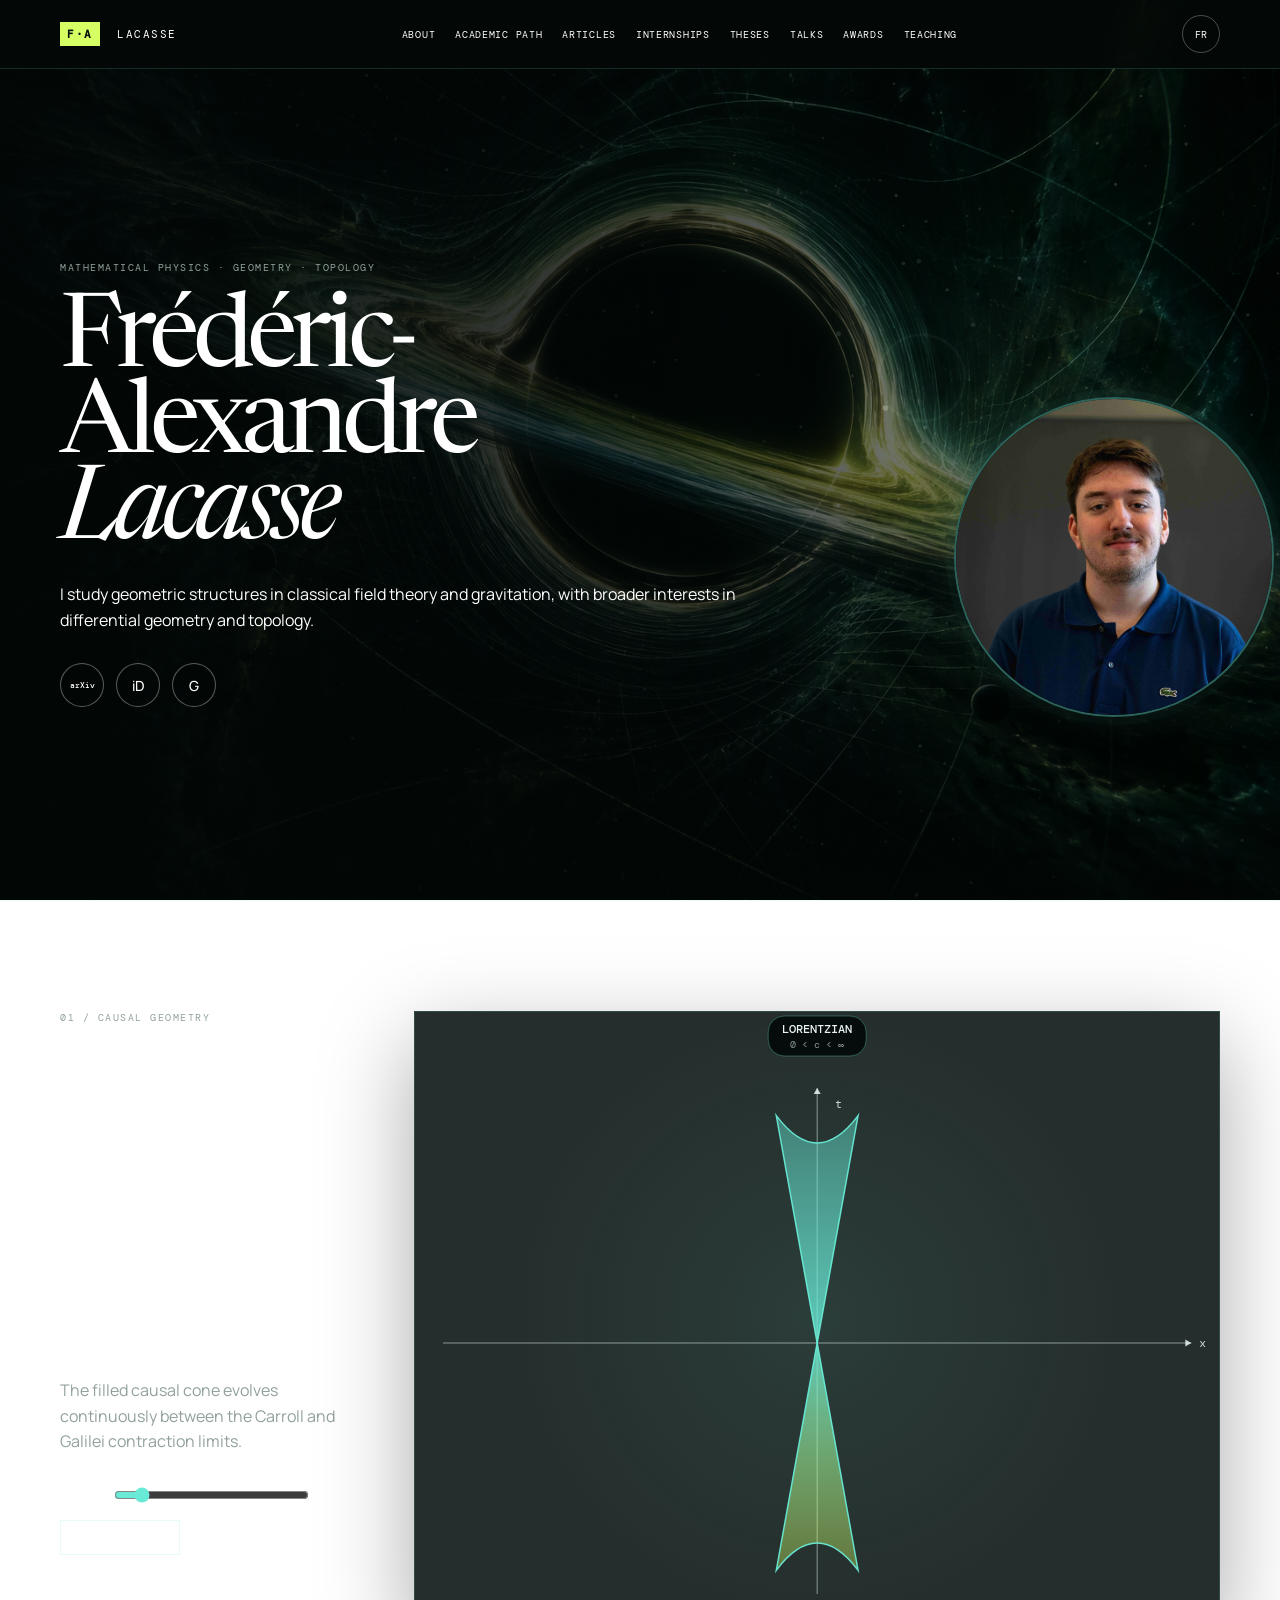
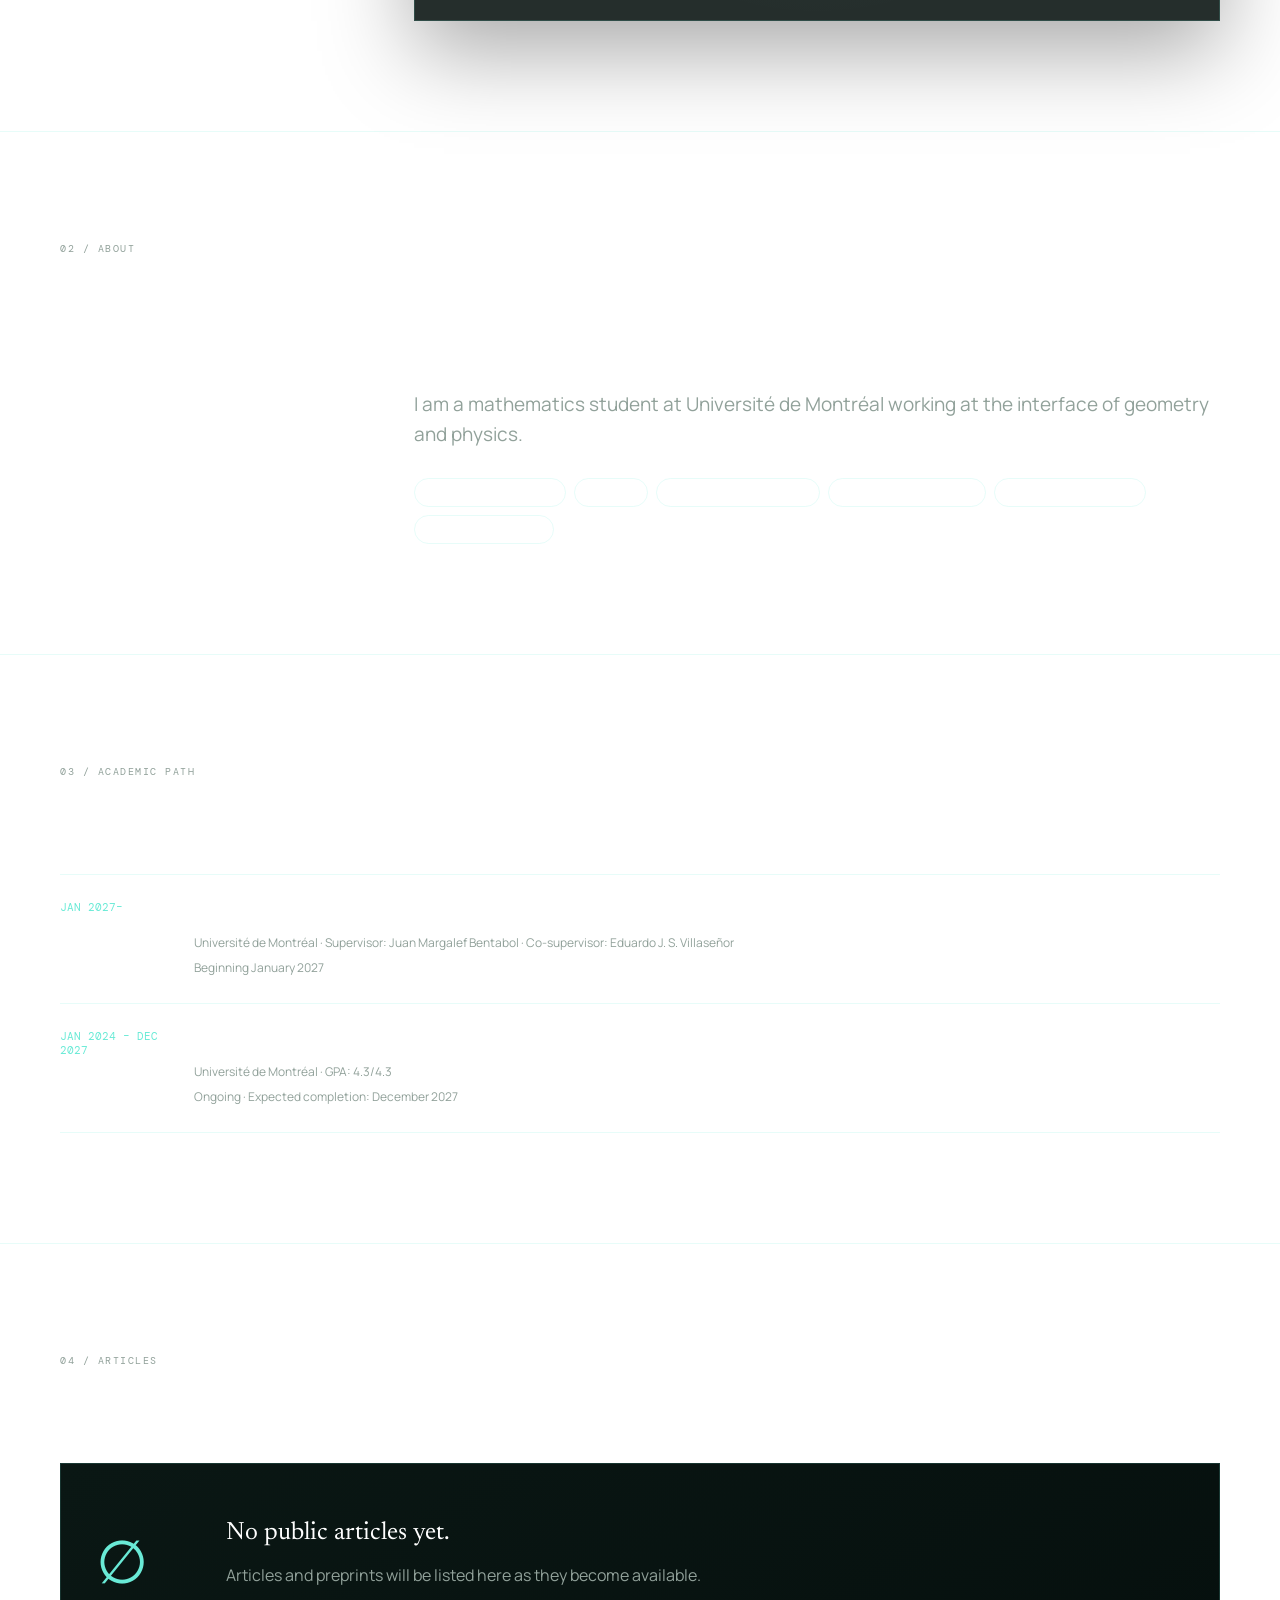
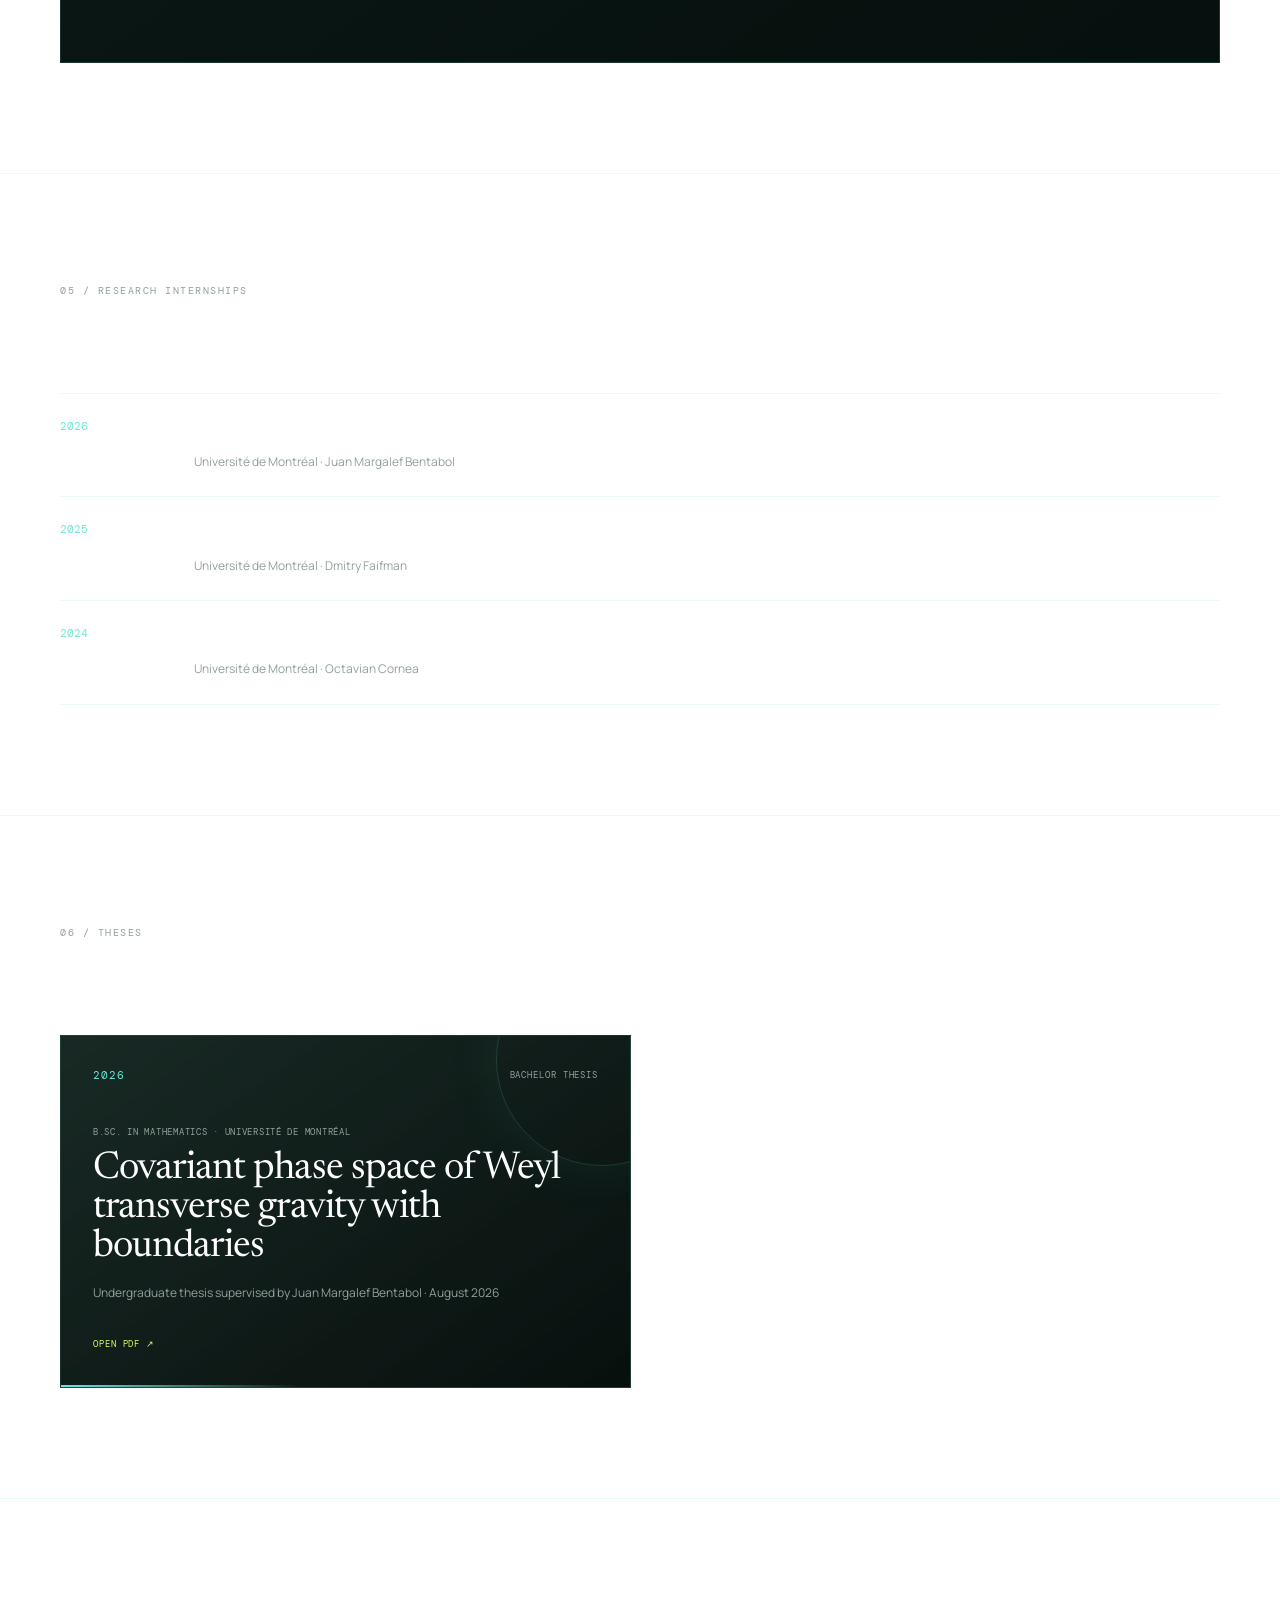
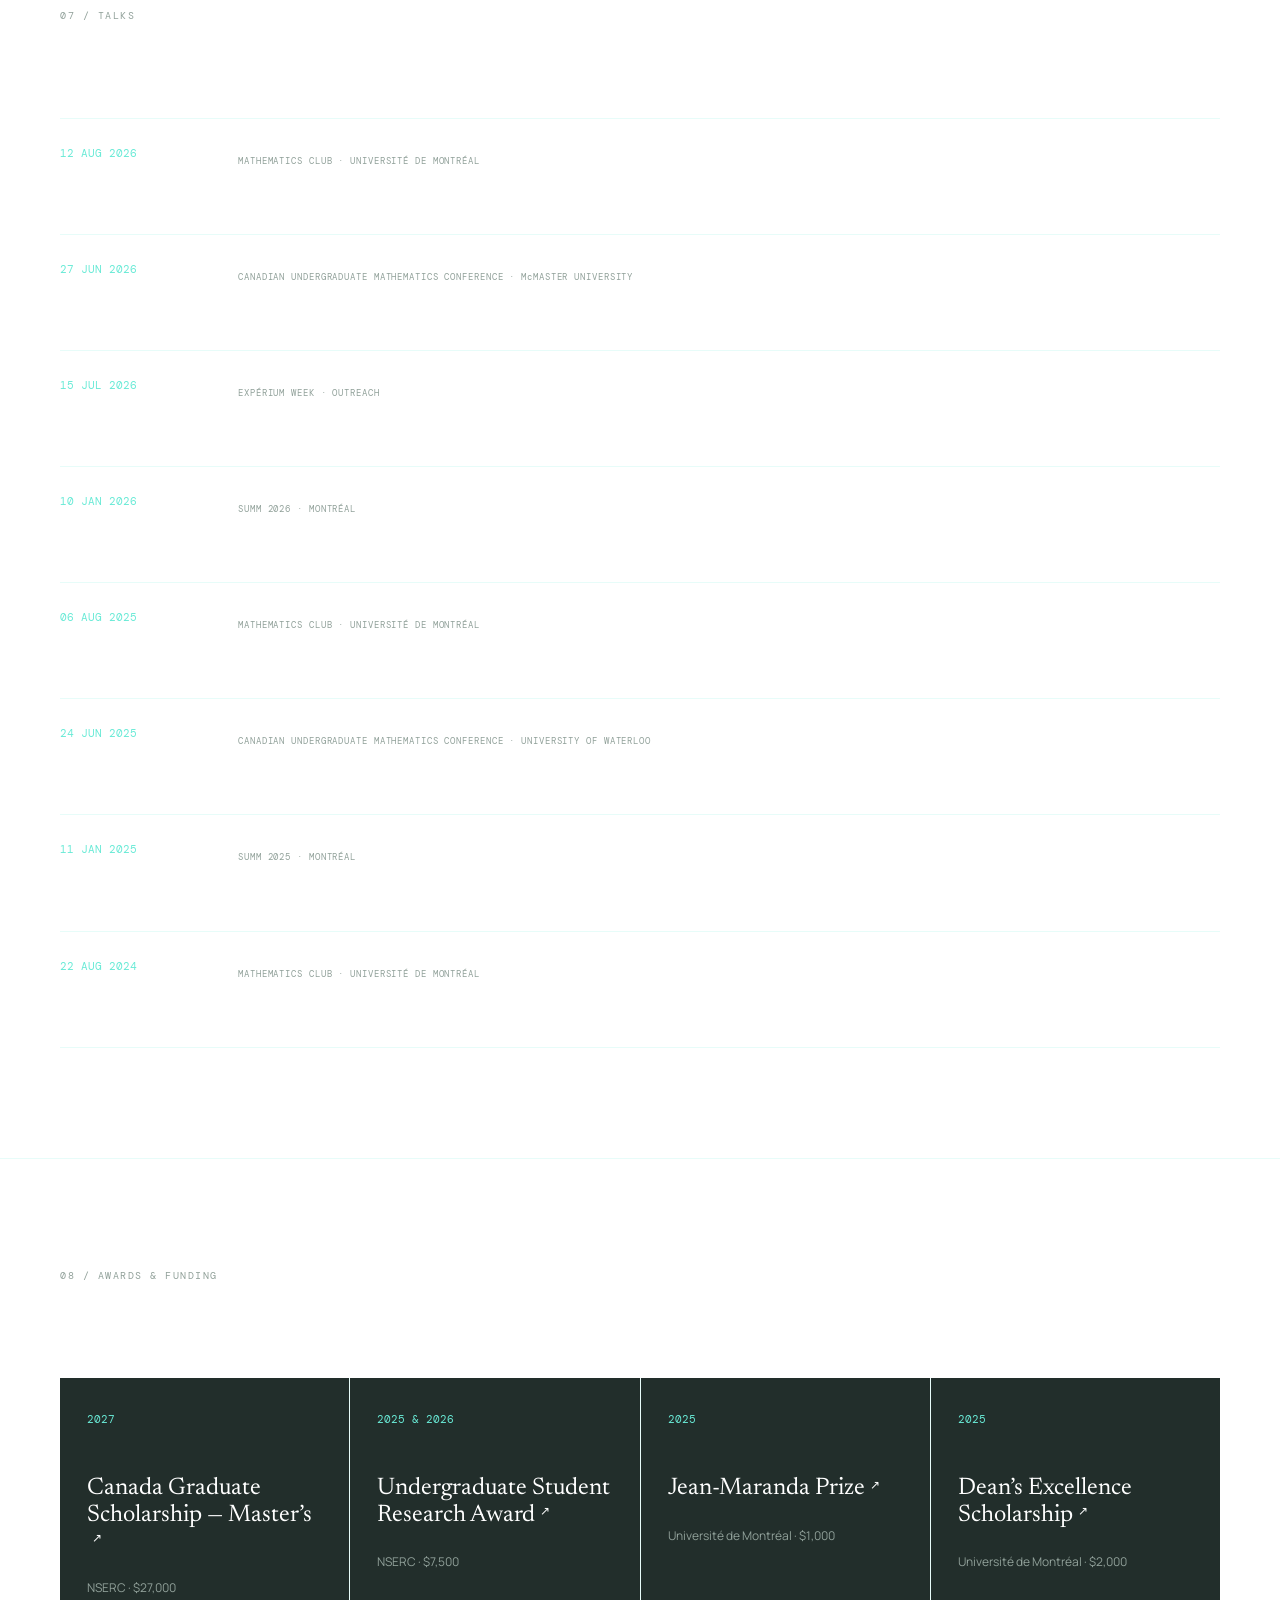
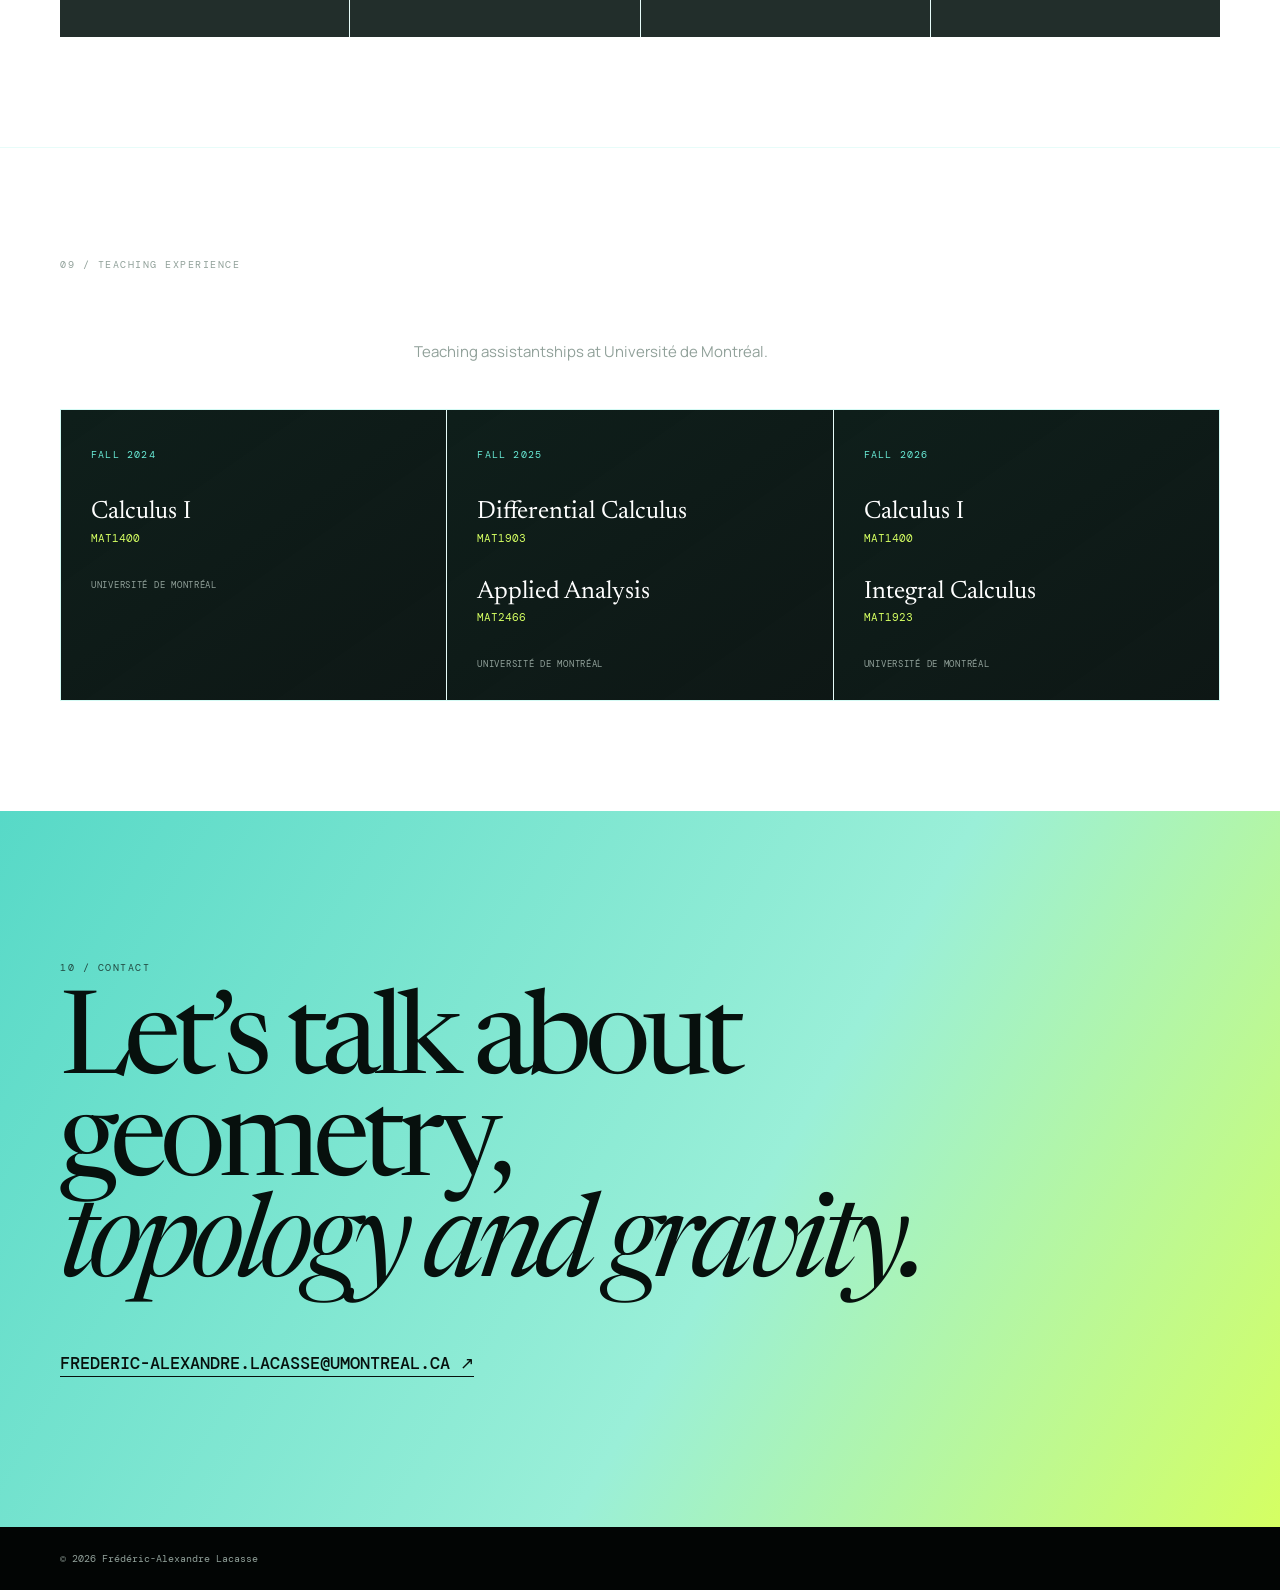
==== commit 47962a8c: "Caroll+cours" ====
--- a/index.html
+++ b/index.html
@@ -1,488 +1,634 @@
 <!DOCTYPE html>
-
 <html lang="en">
-<head>
-<meta charset="utf-8"/>
-<meta content="width=device-width,initial-scale=1" name="viewport"/>
-<meta content="#040908" name="theme-color"/>
-<meta content="Frédéric-Alexandre Lacasse — mathematical physics, differential geometry, topology and gravitation." name="description"/>
-<title>
-   Frédéric-Alexandre Lacasse | Academic website
+ <head>
+  <meta charset="utf-8">
+  <meta content="width=device-width, initial-scale=1" name="viewport">
+  <meta content="#040908" name="theme-color">
+  <meta content="Fr&eacute;d&eacute;ric-Alexandre Lacasse &mdash; mathematical physics, differential geometry, topology and gravitation." name="description">
+  <title>
+   Fr&eacute;d&eacute;ric-Alexandre Lacasse | Academic website
   </title>
-<link href="https://fonts.googleapis.com" rel="preconnect"/>
-<link crossorigin="" href="https://fonts.gstatic.com" rel="preconnect"/>
-<link href="https://fonts.googleapis.com/css2?family=DM+Mono:wght@300;400;500&amp;family=Manrope:wght@400;500&amp;family=Newsreader:ital,opsz,wght@0,6..72,400;1,6..72,400&amp;display=swap" rel="stylesheet"/>
-<link href="assets/main.css" rel="stylesheet"/>
-<script defer="" src="assets/main.js">
-</script>
-</head>
-<body>
-<canvas aria-hidden="true" id="starfield">
-</canvas>
-<div id="progress">
-</div>
-<header>
-<nav class="wrap">
-<a class="brand" href="#home">
-<b>
-      F·A
+  <link href="https://fonts.googleapis.com" rel="preconnect">
+  <link crossorigin href="https://fonts.gstatic.com" rel="preconnect">
+  <link href="https://fonts.googleapis.com/css2?family=DM+Mono:wght@300;400;500&family=Manrope:wght@400;500&family=Newsreader:ital,opsz,wght@0,6..72,400;1,6..72,400&display=swap" rel="stylesheet">
+  <link href="assets/main.css" rel="stylesheet">
+  <script defer src="assets/main.js">
+  </script>
+ </head>
+ <body>
+  <canvas aria-hidden="true" id="starfield">
+  </canvas>
+  <div id="progress">
+  </div>
+  <header>
+   <nav class="wrap">
+    <a class="brand" href="#home">
+     <b>
+      F&middot;A
      </b>
      LACASSE
     </a>
-<div id="nav">
-<a data-en="About" data-fr="À propos" href="#about">
+    <div id="nav">
+     <a data-en="About" data-fr="&Agrave; propos" href="#about">
       About
      </a>
-<a href="#articles">
+     <a data-en="Academic path" data-fr="Parcours" href="#education">
+      Academic path
+     </a>
+     <a href="#articles">
       Articles
      </a>
-<a data-en="Academic work" data-fr="Travaux" href="#work">
-      Academic work
-     </a><a data-en="Thesis" data-fr="Mémoire" href="#thesis">Thesis</a><a data-en="Academic path" data-fr="Parcours" href="#education">Academic path</a>
-<a data-en="Talks" data-fr="Conférences" href="#talks">
+     <a data-en="Internships" data-fr="Stages" href="#work">
+      Internships
+     </a>
+     <a data-en="Theses" data-fr="M&eacute;moires" href="#thesis">
+      Theses
+     </a>
+     <a data-en="Talks" data-fr="Conf&eacute;rences" href="#talks">
       Talks
      </a>
-<a data-en="Awards" data-fr="Bourses" href="#awards">
+     <a data-en="Awards" data-fr="Bourses" href="#awards">
       Awards
      </a>
-</div>
-<button aria-label="Passer au français" id="lang">
+     <a data-en="Teaching" data-fr="Enseignement" href="#teaching">
+      Teaching
+     </a>
+    </div>
+    <button aria-label="Passer au fran&ccedil;ais" id="lang">
      FR
     </button>
-</nav>
-</header>
-<main>
-<section class="hero" id="home">
-<img alt="Abstract black hole and curved spacetime" src="assets/black-hole.png"/>
-<div class="shade">
-</div>
-<div class="wrap heroText reveal">
-<p class="micro" data-en="MATHEMATICAL PHYSICS · GEOMETRY · TOPOLOGY" data-fr="PHYSIQUE MATHÉMATIQUE · GÉOMÉTRIE · TOPOLOGIE">
-      MATHEMATICAL PHYSICS · GEOMETRY · TOPOLOGY
-     </p>
-<h1>
-      Frédéric-Alexandre
-      <br/>
-<i>
+   </nav>
+  </header>
+  <main>
+   <section class="hero" id="home">
+    <img alt="Abstract black hole and curved spacetime" src="assets/black-hole.png">
+    <div class="shade">
+    </div>
+    <div class="wrap heroText reveal">
+     <p class="micro" data-en="MATHEMATICAL PHYSICS &middot; GEOMETRY &middot; TOPOLOGY" data-fr="PHYSIQUE MATH&Eacute;MATIQUE &middot; G&Eacute;OM&Eacute;TRIE &middot; TOPOLOGIE">
+      MATHEMATICAL PHYSICS &middot; GEOMETRY &middot; TOPOLOGY
+     </p>
+     <h1>
+      Fr&eacute;d&eacute;ric-Alexandre
+      <br>
+      <i>
        Lacasse
       </i>
-</h1>
-<p data-en="I study geometric structures in classical field theory and gravitation, with broader interests in differential geometry and topology." data-fr="J’étudie les structures géométriques des théories classiques des champs et de la gravitation, avec des intérêts en géométrie différentielle et en topologie.">
-      I study geometric structures in classical field theory and gravitation, with broader interests in differential geometry and topology.
-     </p>
-<div aria-label="Academic profiles" class="academic-links">
-<a aria-label="arXiv profile" href="#" title="Add your arXiv URL">
-<span class="academic-icon text-icon">
+     </h1>
+     <p data-en="I study geometric structures in classical field theory and gravitation, with broader interests in differential geometry and topology." data-fr="J&rsquo;&eacute;tudie les structures g&eacute;om&eacute;triques des th&eacute;ories classiques des champs et de la gravitation, avec des int&eacute;r&ecirc;ts en g&eacute;om&eacute;trie diff&eacute;rentielle et en topologie.">
+      I study geometric structures in classical field theory and
+            gravitation, with broader interests in differential geometry and
+            topology.
+     </p>
+     <div aria-label="Academic profiles" class="academic-links">
+      <a aria-label="arXiv profile" href="#">
+       <span class="academic-icon text-icon">
         arXiv
        </span>
-</a>
-<a aria-label="ORCID profile" href="https://orcid.org/0009-0009-7678-188X" rel="noopener noreferrer" target="_blank" title="https://orcid.org/0009-0009-7678-188X">
-<span class="academic-icon orcid-icon">
+      </a>
+      <a aria-label="ORCID profile" href="https://orcid.org/0009-0009-7678-188X" rel="noopener noreferrer" target="_blank">
+       <span class="academic-icon orcid-icon">
         iD
        </span>
-</a>
-<a aria-label="Google Scholar profile" href="#" title="Add your Google Scholar URL">
-<span class="academic-icon scholar-icon">
+      </a>
+      <a aria-label="Google Scholar profile" href="#">
+       <span class="academic-icon scholar-icon">
         G
        </span>
-</a>
-</div>
-<figure aria-label="Portrait" class="hero-portrait"><img alt="Portrait" decoding="async" fetchpriority="high" loading="eager" src="assets/portrait.jpg"/></figure></div>
-</section>
-<section class="dark">
-<div class="wrap two">
-<div class="reveal">
-<p class="micro" data-en="01 / CAUSAL GEOMETRY" data-fr="01 / GÉOMÉTRIE CAUSALE">
+      </a>
+     </div>
+     <figure aria-label="Portrait" class="hero-portrait">
+      <img alt="Portrait" decoding="async" loading="eager" src="assets/portrait.jpg">
+     </figure>
+    </div>
+   </section>
+   <section class="dark">
+    <div class="wrap two">
+     <div class="reveal">
+      <p class="micro" data-en="01 / CAUSAL GEOMETRY" data-fr="01 / G&Eacute;OM&Eacute;TRIE CAUSALE">
        01 / CAUSAL GEOMETRY
       </p>
-<h2 data-en="From Galilean space to Carrollian time." data-fr="De l’espace galiléen au temps carrollien.">
+      <h2 data-en="From Galilean space to Carrollian time." data-fr="De l&rsquo;espace galil&eacute;en au temps carrollien.">
        From Galilean space to Carrollian time.
       </h2>
-<p class="muted" data-en="The animation reaches and holds both exact contraction limits. At Carroll, the cone collapses onto time; at Galilei, it collapses onto space." data-fr="L’animation atteint et maintient les deux limites exactes. À Carroll, le cône s’effondre sur le temps; à Galilée, il s’effondre sur l’espace.">
-       The animation reaches and holds both exact contraction limits. At Carroll, the cone collapses onto time; at Galilei, it collapses onto space.
-      </p>
-<div class="control">
-<span>
+      <p class="muted" data-en="The filled causal cone evolves continuously between the Carroll and Galilei contraction limits." data-fr="Le c&ocirc;ne causal rempli &eacute;volue contin&ucirc;ment entre les limites de contraction de Carroll et de Galil&eacute;e.">
+       The filled causal cone evolves continuously between the Carroll
+              and Galilei contraction limits.
+      </p>
+      <div class="control">
+       <span>
         CARROLL
        </span>
-<input id="slider" max="100" min="0" type="range" value="0"/>
-<span>
+       <input id="slider" max="100" min="0" type="range" value="0">
+       <span>
         GALILEI
        </span>
-</div>
-<button id="play">
+      </div>
+      <button id="play">
        Pause evolution
       </button>
-</div>
-<div class="canvasbox reveal">
-<canvas id="cone">
-</canvas>
-<span class="c0">
-       c → 0
-      </span>
-<span class="ci">
-       c → ∞
-      </span>
-</div>
-</div>
-</section>
-<section class="wrap section two" id="about">
-<p class="micro" data-en="02 / ABOUT" data-fr="02 / À PROPOS">
+     </div>
+     <div class="canvasbox reveal">
+      <canvas id="cone">
+      </canvas>
+     </div>
+    </div>
+   </section>
+   <section class="wrap section two" id="about">
+    <p class="micro" data-en="02 / ABOUT" data-fr="02 / &Agrave; PROPOS">
      02 / ABOUT
     </p>
-<div class="reveal">
-<h2 data-en="Geometry as a language for fundamental physics." data-fr="La géométrie comme langage de la physique fondamentale.">
+    <div class="reveal">
+     <h2 data-en="Geometry as a language for fundamental physics." data-fr="La g&eacute;om&eacute;trie comme langage de la physique fondamentale.">
       Geometry as a language for fundamental physics.
      </h2>
-<p class="lead" data-en="I am a mathematics student at Université de Montréal working at the interface of geometry and physics. My interests include differential geometry, topology, mathematical relativity and classical field theory." data-fr="Je suis étudiant en mathématiques à l’Université de Montréal et je travaille à l’interface de la géométrie et de la physique. Mes intérêts comprennent la géométrie différentielle, la topologie, la relativité mathématique et la théorie classique des champs.">
-      I am a mathematics student at Université de Montréal working at the interface of geometry and physics. My interests include differential geometry, topology, mathematical relativity and classical field theory.
-     </p>
-<div class="chips">
-<span>
+     <p class="lead" data-en="I am a mathematics student at Universit&eacute; de Montr&eacute;al working at the interface of geometry and physics." data-fr="Je suis &eacute;tudiant en math&eacute;matiques &agrave; l&rsquo;Universit&eacute; de Montr&eacute;al et je travaille &agrave; l&rsquo;interface de la g&eacute;om&eacute;trie et de la physique.">
+      I am a mathematics student at Universit&eacute; de Montr&eacute;al
+            working at the interface of geometry and physics.
+     </p>
+     <div class="chips">
+      <span>
        Differential geometry
       </span>
-<span>
+      <span>
        Topology
       </span>
-<span>
+      <span>
        Mathematical relativity
       </span>
-<span>
+      <span>
        Classical field theory
       </span>
-<span>
+      <span>
        Covariant phase space
       </span>
-<span>
+      <span>
        Carrollian geometry
       </span>
-</div>
-</div>
-</section>
-<div aria-hidden="true" class="added-section-divider">
-</div>
-<div aria-hidden="true" class="added-section-divider"></div><section class="wrap section" id="education"><div class="heading reveal"><p class="micro" data-en="03 / ACADEMIC PATH" data-fr="03 / PARCOURS UNIVERSITAIRE">03 / ACADEMIC PATH</p><h2 data-en="Academic path" data-fr="Parcours universitaire">Academic path</h2></div><div class="list reveal"><article><time data-en="JAN 2027–" data-fr="JANV. 2027–">JAN 2027–</time><div><h3 data-en="Ph.D. in Mathematics" data-fr="Doctorat en mathématiques">Ph.D. in Mathematics</h3><p data-en="Université de Montréal · Supervisor: Juan Margalef Bentabol · Co-supervisor: Eduardo J. S. Villaseñor" data-fr="Université de Montréal · Directeur : Juan Margalef Bentabol · Codirecteur : Eduardo J. S. Villaseñor">Université de Montréal · Supervisor: Juan Margalef Bentabol · Co-supervisor: Eduardo J. S. Villaseñor</p><p data-en="Beginning January 2027" data-fr="Début en janvier 2027">Beginning January 2027</p></div></article><article><time data-en="JAN 2024 – DEC 2026" data-fr="JANV. 2024 – DÉC. 2026">JAN 2024 – DEC 2026</time><div><h3 data-en="B.Sc. in Pure and Applied Mathematics" data-fr="Baccalauréat en mathématiques pures et appliquées">B.Sc. in Pure and Applied Mathematics</h3><p data-en="Université de Montréal · GPA: 4.3/4.3" data-fr="Université de Montréal · Moyenne cumulative : 4,3/4,3">Université de Montréal · GPA: 4.3/4.3</p><p data-en="Ongoing · Expected completion: December 2026" data-fr="En cours · Fin prévue : décembre 2026">Ongoing · Expected completion: December 2026</p></div></article></div></section><div aria-hidden="true" class="added-section-divider"></div><section class="wrap section" id="articles">
-<div class="heading reveal">
-<p class="micro" data-en="04 / ARTICLES" data-fr="04 / ARTICLES">04 / ARTICLES</p>
-<h2 data-en="Articles &amp; preprints" data-fr="Articles et prépublications">
-      Articles &amp; preprints
+     </div>
+    </div>
+   </section>
+   <div aria-hidden="true" class="added-section-divider">
+   </div>
+   <section class="wrap section" id="education">
+    <div class="heading reveal">
+     <p class="micro" data-en="03 / ACADEMIC PATH" data-fr="03 / PARCOURS UNIVERSITAIRE">
+      03 / ACADEMIC PATH
+     </p>
+     <h2 data-en="Academic path" data-fr="Parcours universitaire">
+      Academic path
      </h2>
-</div>
-<div class="empty reveal">
-<b>
-      ∅
+    </div>
+    <div class="list reveal">
+     <article>
+      <time data-en="JAN 2027&ndash;" data-fr="JANV. 2027&ndash;">
+       JAN 2027&ndash;
+      </time>
+      <div>
+       <h3 data-en="Ph.D. in Mathematics" data-fr="Doctorat en math&eacute;matiques">
+        Ph.D. in Mathematics
+       </h3>
+       <p data-en="Universit&eacute; de Montr&eacute;al &middot; Supervisor: Juan Margalef Bentabol &middot; Co-supervisor: Eduardo J. S. Villase&ntilde;or" data-fr="Universit&eacute; de Montr&eacute;al &middot; Directeur : Juan Margalef Bentabol &middot; Codirecteur : Eduardo J. S. Villase&ntilde;or">
+        Universit&eacute; de Montr&eacute;al &middot; Supervisor: Juan
+                Margalef Bentabol &middot; Co-supervisor: Eduardo J. S.
+                Villase&ntilde;or
+       </p>
+       <p data-en="Beginning January 2027" data-fr="D&eacute;but en janvier 2027">
+        Beginning January 2027
+       </p>
+      </div>
+     </article>
+     <article>
+      <time data-en="JAN 2024 &ndash; DEC 2027" data-fr="JANV. 2024 &ndash; D&Eacute;C. 2027">
+       JAN 2024 &ndash; DEC 2027
+      </time>
+      <div>
+       <h3 data-en="B.Sc. in Pure and Applied Mathematics" data-fr="Baccalaur&eacute;at en math&eacute;matiques pures et appliqu&eacute;es">
+        B.Sc. in Pure and Applied Mathematics
+       </h3>
+       <p data-en="Universit&eacute; de Montr&eacute;al &middot; GPA: 4.3/4.3" data-fr="Universit&eacute; de Montr&eacute;al &middot; Moyenne cumulative : 4,3/4,3">
+        Universit&eacute; de Montr&eacute;al &middot; GPA: 4.3/4.3
+       </p>
+       <p data-en="Ongoing &middot; Expected completion: December 2027" data-fr="En cours &middot; Fin pr&eacute;vue : d&eacute;cembre 2027">
+        Ongoing &middot; Expected completion: December 2027
+       </p>
+      </div>
+     </article>
+    </div>
+   </section>
+   <div aria-hidden="true" class="added-section-divider">
+   </div>
+   <section class="wrap section" id="articles">
+    <div class="heading reveal">
+     <p class="micro">
+      04 / ARTICLES
+     </p>
+     <h2 data-en="Articles & preprints" data-fr="Articles et pr&eacute;publications">
+      Articles & preprints
+     </h2>
+    </div>
+    <div class="empty reveal">
+     <b>
+      &empty;
      </b>
-<div>
-<h3 data-en="No public articles yet." data-fr="Aucun article public pour l’instant.">
+     <div>
+      <h3 data-en="No public articles yet." data-fr="Aucun article public pour l&rsquo;instant.">
        No public articles yet.
       </h3>
-<p class="muted" data-en="Articles and preprints will be listed here as they become available." data-fr="Les articles et prépublications seront ajoutés ici dès qu’ils seront disponibles.">
-       Articles and preprints will be listed here as they become available.
-      </p>
-</div>
-</div>
-</section>
-<section class="dark section" id="work">
-<div class="wrap">
-<div class="heading reveal">
-<p class="micro" data-en="05 / ACADEMIC WORK" data-fr="05 / TRAVAUX UNIVERSITAIRES">05 / ACADEMIC WORK</p>
-<h2 data-en="Research internships" data-fr="Stages de recherche">Research internships</h2>
-</div>
-<div class="list reveal">
-<article>
-<time data-en="2026" data-fr="2026">
+      <p class="muted" data-en="Articles and preprints will be listed here as they become available." data-fr="Les articles et pr&eacute;publications seront ajout&eacute;s ici d&egrave;s qu&rsquo;ils seront disponibles.">
+       Articles and preprints will be listed here as they become
+              available.
+      </p>
+     </div>
+    </div>
+   </section>
+   <section class="dark section" id="work">
+    <div class="wrap">
+     <div class="heading reveal">
+      <p class="micro" data-en="05 / RESEARCH INTERNSHIPS" data-fr="05 / STAGES DE RECHERCHE">
+       05 / RESEARCH INTERNSHIPS
+      </p>
+      <h2 data-en="Research internships" data-fr="Stages de recherche">
+       Research internships
+      </h2>
+     </div>
+     <div class="list reveal">
+      <article>
+       <time>
         2026
        </time>
-<div>
-<h3 data-en="Covariant phase space of Weyl transverse gravity with boundaries" data-fr="Espace des phases covariant de la gravitation transverse de Weyl avec frontières">
-         Covariant phase space of Weyl transverse gravity with boundaries
+       <div>
+        <h3>
+         Covariant phase space of Weyl transverse gravity with
+                  boundaries
         </h3>
-<p>
-         Université de Montréal · Juan Margalef Bentabol
+        <p>
+         Universit&eacute; de Montr&eacute;al &middot; Juan Margalef
+                  Bentabol
         </p>
-</div>
-</article>
-<article>
-<time data-en="2025" data-fr="2025">
+       </div>
+      </article>
+      <article>
+       <time>
         2025
        </time>
-<div>
-<h3 data-en="Planar Banach isometry conjecture for the Hilbert metric" data-fr="Conjecture d’isométrie planaire de Banach pour la métrique de Hilbert">
+       <div>
+        <h3>
          Planar Banach isometry conjecture for the Hilbert metric
         </h3>
-<p>
-         Université de Montréal · Dmitry Faifman
+        <p>
+         Universit&eacute; de Montr&eacute;al &middot; Dmitry Faifman
         </p>
-</div>
-</article>
-<article>
-<time data-en="2024" data-fr="2024">
+       </div>
+      </article>
+      <article>
+       <time>
         2024
        </time>
-<div>
-<h3 data-en="Introduction to differential topology through the Poincaré–Hopf theorem" data-fr="Introduction à la topologie différentielle à travers le théorème de Poincaré–Hopf">
-         Introduction to differential topology through the Poincaré–Hopf theorem
+       <div>
+        <h3>
+         Introduction to differential topology through the
+                  Poincar&eacute;&ndash;Hopf theorem
         </h3>
-<p>
-         Université de Montréal · Octavian Cornea
+        <p>
+         Universit&eacute; de Montr&eacute;al &middot; Octavian Cornea
         </p>
-</div>
-</article>
-</div>
-</div>
-</section><div aria-hidden="true" class="added-section-divider"></div><section class="wrap section" id="thesis"><div class="heading reveal"><p class="micro" data-en="06 / THESIS" data-fr="06 / MÉMOIRE">06 / THESIS</p><h2 data-en="Undergraduate thesis" data-fr="Mémoire de fin d’études">Undergraduate thesis</h2></div><div class="list reveal"><article class="thesis-entry"><time>2026</time><div><small data-en="B.SC. IN MATHEMATICS · UNIVERSITÉ DE MONTRÉAL" data-fr="B.SC. EN MATHÉMATIQUES · UNIVERSITÉ DE MONTRÉAL">B.SC. IN MATHEMATICS · UNIVERSITÉ DE MONTRÉAL</small><h3><a data-en="Covariant phase space of Weyl transverse gravity with boundaries" data-fr="Espace des phases covariant de la gravitation transverse de Weyl avec frontières" href="assets/memoire-bac.pdf" rel="noopener noreferrer" target="_blank">Covariant phase space of Weyl transverse gravity with boundaries</a></h3><p data-en="Undergraduate thesis supervised by Juan Margalef Bentabol · August 2026" data-fr="Mémoire de fin d’études sous la direction de Juan Margalef Bentabol · Août 2026">Undergraduate thesis supervised by Juan Margalef Bentabol · August 2026</p></div></article></div></section>
-<div aria-hidden="true" class="added-section-divider"></div><section class="wrap section talks-section" id="talks">
-<div class="heading reveal">
-<p class="micro" data-en="07 / TALKS" data-fr="07 / CONFÉRENCES">07 / TALKS</p>
-<h2 data-en="Talks &amp; outreach" data-fr="Conférences et vulgarisation">
-      Talks &amp; outreach
+       </div>
+      </article>
+     </div>
+    </div>
+   </section>
+   <section class="wrap section" id="thesis">
+    <div class="heading reveal">
+     <p class="micro" data-en="06 / THESES" data-fr="06 / M&Eacute;MOIRES">
+      06 / THESES
+     </p>
+     <h2 data-en="Theses" data-fr="M&eacute;moires">
+      Theses
      </h2>
-</div>
-<div class="talk-list reveal">
-<article>
-<time data-en="12 AUG 2026" data-fr="12 AOÛT 2026">
+    </div>
+    <div class="thesis-grid reveal">
+     <a aria-label="Open thesis PDF" class="thesis-card-link" href="assets/memoire-bac.pdf" rel="noopener noreferrer" target="_blank">
+      <article class="thesis-card">
+       <div class="thesis-card-meta">
+        <span class="thesis-year">
+         2026
+        </span>
+        <span class="thesis-kind" data-en="BACHELOR THESIS" data-fr="M&Eacute;MOIRE DE BACCALAUR&Eacute;AT">
+         BACHELOR THESIS
+        </span>
+       </div>
+       <small class="thesis-school" data-en="B.SC. IN MATHEMATICS &middot; UNIVERSIT&Eacute; DE MONTR&Eacute;AL" data-fr="B.SC. EN MATH&Eacute;MATIQUES &middot; UNIVERSIT&Eacute; DE MONTR&Eacute;AL">
+        B.SC. IN MATHEMATICS &middot; UNIVERSIT&Eacute; DE
+                MONTR&Eacute;AL
+       </small>
+       <h3 data-en="Covariant phase space of Weyl transverse gravity with boundaries" data-fr="Espace des phases covariant de la gravitation transverse de Weyl avec fronti&egrave;res">
+        Covariant phase space of Weyl transverse gravity with boundaries
+       </h3>
+       <p class="thesis-summary" data-en="Undergraduate thesis supervised by Juan Margalef Bentabol &middot; August 2026" data-fr="M&eacute;moire de fin d&rsquo;&eacute;tudes sous la direction de Juan Margalef Bentabol &middot; Ao&ucirc;t 2026">
+        Undergraduate thesis supervised by Juan Margalef Bentabol
+                &middot; August 2026
+       </p>
+       <span class="thesis-open" data-en="OPEN PDF &nearrow;" data-fr="OUVRIR LE PDF &nearrow;">
+        OPEN PDF &nearrow;
+       </span>
+      </article>
+     </a>
+    </div>
+   </section>
+   <div aria-hidden="true" class="added-section-divider">
+   </div>
+   <section class="wrap section talks-section" id="talks">
+    <div class="heading reveal">
+     <p class="micro" data-en="07 / TALKS" data-fr="07 / CONF&Eacute;RENCES">
+      07 / TALKS
+     </p>
+     <h2 data-en="Talks & outreach" data-fr="Conf&eacute;rences et vulgarisation">
+      Talks & outreach
+     </h2>
+    </div>
+    <div class="talk-list reveal">
+     <article>
+      <time>
        12 AUG 2026
       </time>
-<div>
-<small data-en="MATHEMATICS CLUB · UNIVERSITÉ DE MONTRÉAL" data-fr="CLUB DE MATHÉMATIQUES · UNIVERSITÉ DE MONTRÉAL">
-        MATHEMATICS CLUB · UNIVERSITÉ DE MONTRÉAL
-       </small>
-<h3 data-en="Bundles, curvature and classical field theory: a covariant viewpoint" data-fr="Fibrés, courbure et théorie classique des champs : un point de vue covariant">
-        Bundles, curvature and classical field theory: a covariant viewpoint
-       </h3>
-</div>
-</article>
-<article>
-<time data-en="27 JUN 2026" data-fr="27 JUIN 2026">
+      <div>
+       <small>
+        MATHEMATICS CLUB &middot; UNIVERSIT&Eacute; DE MONTR&Eacute;AL
+       </small>
+       <h3>
+        Bundles, curvature and classical field theory: a covariant
+                viewpoint
+       </h3>
+      </div>
+     </article>
+     <article>
+      <time>
        27 JUN 2026
       </time>
-<div>
-<small data-en="CANADIAN UNDERGRADUATE MATHEMATICS CONFERENCE · McMASTER UNIVERSITY" data-fr="CONGRÈS CANADIEN DES ÉTUDIANTS EN MATHÉMATIQUES · UNIVERSITÉ McMASTER">
-        CANADIAN UNDERGRADUATE MATHEMATICS CONFERENCE · McMASTER UNIVERSITY
-       </small>
-<h3 data-en="Calculus of variations: motivations towards classical field theory" data-fr="Calcul des variations : motivations vers la théorie classique des champs">
-        Calculus of variations: motivations towards classical field theory
-       </h3>
-</div>
-</article>
-<article>
-<time data-en="15 JUL 2026" data-fr="15 JUIL. 2026">
+      <div>
+       <small>
+        CANADIAN UNDERGRADUATE MATHEMATICS CONFERENCE &middot; McMASTER
+                UNIVERSITY
+       </small>
+       <h3>
+        Calculus of variations: motivations towards classical field
+                theory
+       </h3>
+      </div>
+     </article>
+     <article>
+      <time>
        15 JUL 2026
       </time>
-<div>
-<small data-en="EXPÉRIUM WEEK · OUTREACH" data-fr="EXPÉRIUM WEEK · OUTREACH">
-        EXPÉRIUM WEEK · OUTREACH
-       </small>
-<h3 data-en="Non-Euclidean geometry, curvature, gravitation and cosmology" data-fr="Géométrie non euclidienne, courbure, gravitation et cosmologie">
+      <div>
+       <small>
+        EXP&Eacute;RIUM WEEK &middot; OUTREACH
+       </small>
+       <h3>
         Non-Euclidean geometry, curvature, gravitation and cosmology
        </h3>
-</div>
-</article>
-<article>
-<time data-en="10 JAN 2026" data-fr="10 JANV. 2026">
+      </div>
+     </article>
+     <article>
+      <time>
        10 JAN 2026
       </time>
-<div>
-<small data-en="SUMM 2026 · MONTRÉAL" data-fr="SUMM 2026 · MONTRÉAL">
-        SUMM 2026 · MONTRÉAL
-       </small>
-<h3 data-en="When mathematics precedes physics: from Riemann to black holes" data-fr="Quand les mathématiques précèdent la physique : de Riemann aux trous noirs">
+      <div>
+       <small>
+        SUMM 2026 &middot; MONTR&Eacute;AL
+       </small>
+       <h3>
         When mathematics precedes physics: from Riemann to black holes
        </h3>
-</div>
-</article>
-<article>
-<time data-en="06 AUG 2025" data-fr="6 AOÛT 2025">
+      </div>
+     </article>
+     <article>
+      <time>
        06 AUG 2025
       </time>
-<div>
-<small data-en="MATHEMATICS CLUB · UNIVERSITÉ DE MONTRÉAL" data-fr="CLUB DE MATHÉMATIQUES · UNIVERSITÉ DE MONTRÉAL">
-        MATHEMATICS CLUB · UNIVERSITÉ DE MONTRÉAL
-       </small>
-<h3 data-en="Projective geometry and convex geometry" data-fr="Géométrie projective et géométrie convexe">
+      <div>
+       <small>
+        MATHEMATICS CLUB &middot; UNIVERSIT&Eacute; DE MONTR&Eacute;AL
+       </small>
+       <h3>
         Projective geometry and convex geometry
        </h3>
-</div>
-</article>
-<article>
-<time data-en="24 JUN 2025" data-fr="24 JUIN 2025">
+      </div>
+     </article>
+     <article>
+      <time>
        24 JUN 2025
       </time>
-<div>
-<small data-en="CANADIAN UNDERGRADUATE MATHEMATICS CONFERENCE · UNIVERSITY OF WATERLOO" data-fr="CONGRÈS CANADIEN DES ÉTUDIANTS EN MATHÉMATIQUES · UNIVERSITÉ DE WATERLOO">
-        CANADIAN UNDERGRADUATE MATHEMATICS CONFERENCE · UNIVERSITY OF WATERLOO
-       </small>
-<h3 data-en="Rescuing polynomials: a differential topology perspective" data-fr="Sauver les polynômes : une perspective de topologie différentielle">
+      <div>
+       <small>
+        CANADIAN UNDERGRADUATE MATHEMATICS CONFERENCE &middot;
+                UNIVERSITY OF WATERLOO
+       </small>
+       <h3>
         Rescuing polynomials: a differential topology perspective
        </h3>
-</div>
-</article>
-<article>
-<time data-en="11 JAN 2025" data-fr="11 JANV. 2025">
+      </div>
+     </article>
+     <article>
+      <time>
        11 JAN 2025
       </time>
-<div>
-<small data-en="SUMM 2025 · MONTRÉAL" data-fr="SUMM 2025 · MONTRÉAL">
-        SUMM 2025 · MONTRÉAL
-       </small>
-<h3 data-en="From topology to polynomials" data-fr="De la topologie aux polynômes">
+      <div>
+       <small>
+        SUMM 2025 &middot; MONTR&Eacute;AL
+       </small>
+       <h3>
         From topology to polynomials
        </h3>
-</div>
-</article>
-<article>
-<time data-en="22 AUG 2024" data-fr="22 AOÛT 2024">
+      </div>
+     </article>
+     <article>
+      <time>
        22 AUG 2024
       </time>
-<div>
-<small data-en="MATHEMATICS CLUB · UNIVERSITÉ DE MONTRÉAL" data-fr="CLUB DE MATHÉMATIQUES · UNIVERSITÉ DE MONTRÉAL">
-        MATHEMATICS CLUB · UNIVERSITÉ DE MONTRÉAL
-       </small>
-<h3 data-en="Introduction to differential topology through Brouwer’s fixed-point theorem" data-fr="Introduction à la topologie différentielle à travers le théorème du point fixe de Brouwer">
-        Introduction to differential topology through Brouwer’s fixed-point theorem
-       </h3>
-</div>
-</article>
-</div>
-</section>
-<div aria-hidden="true" class="added-section-divider">
-</div>
-<section class="wrap section" id="awards">
-<div class="heading reveal">
-<p class="micro" data-en="08 / AWARDS &amp; FUNDING" data-fr="08 / BOURSES ET DISTINCTIONS">08 / AWARDS &amp; FUNDING</p>
-<h2 data-en="Selected recognition" data-fr="Distinctions sélectionnées">
+      <div>
+       <small>
+        MATHEMATICS CLUB &middot; UNIVERSIT&Eacute; DE MONTR&Eacute;AL
+       </small>
+       <h3>
+        Introduction to differential topology through Brouwer&rsquo;s
+                fixed-point theorem
+       </h3>
+      </div>
+     </article>
+    </div>
+   </section>
+   <div aria-hidden="true" class="added-section-divider">
+   </div>
+   <section class="wrap section" id="awards">
+    <div class="heading reveal">
+     <p class="micro" data-en="08 / AWARDS & FUNDING" data-fr="08 / BOURSES ET DISTINCTIONS">
+      08 / AWARDS & FUNDING
+     </p>
+     <h2 data-en="Selected recognition" data-fr="Distinctions s&eacute;lectionn&eacute;es">
       Selected recognition
      </h2>
-</div>
-<div class="awards reveal">
-<article><a class="award-link" data-href-en="https://nserc-crsng.canada.ca/en/funding-opportunity/canada-graduate-research-scholarship-masters-program" data-href-fr="https://nserc-crsng.canada.ca/fr/possibilite-de-financement/bourses-detudes-superieures-en-recherche-du-canada-au-niveau-de-la" href="https://nserc-crsng.canada.ca/en/funding-opportunity/canada-graduate-research-scholarship-masters-program" rel="noopener noreferrer" target="_blank">
-<time data-en="2027" data-fr="2027">
-       2027
-      </time>
-<h3 data-en="Canada Graduate Scholarship — Master’s" data-fr="Bourse d’études supérieures du Canada — Maîtrise">
-       Canada Graduate Scholarship — Master’s
+    </div>
+    <div class="awards reveal">
+     <article>
+      <a class="award-link" data-href-en="https://nserc-crsng.canada.ca/en/funding-opportunity/canada-graduate-research-scholarship-masters-program" data-href-fr="https://nserc-crsng.canada.ca/fr/possibilite-de-financement/bourses-detudes-superieures-en-recherche-du-canada-au-niveau-de-la" href="https://nserc-crsng.canada.ca/en/funding-opportunity/canada-graduate-research-scholarship-masters-program" rel="noopener noreferrer" target="_blank">
+       <time>
+        2027
+       </time>
+       <h3 data-en="Canada Graduate Scholarship &mdash; Master&rsquo;s" data-fr="Bourse d&rsquo;&eacute;tudes sup&eacute;rieures du Canada &mdash; Ma&icirc;trise">
+        Canada Graduate Scholarship &mdash; Master&rsquo;s
+       </h3>
+       <p>
+        <span data-en="NSERC" data-fr="CRSNG">
+         NSERC
+        </span>
+        &middot; $27,000
+       </p>
+      </a>
+     </article>
+     <article>
+      <a class="award-link" data-href-en="https://nserc-crsng.canada.ca/en/funding-opportunity/undergraduate-student-research-awards" data-href-fr="https://nserc-crsng.canada.ca/fr/possibilite-de-financement/bourses-de-recherche-de-1er-cycle" href="https://nserc-crsng.canada.ca/en/funding-opportunity/undergraduate-student-research-awards" rel="noopener noreferrer" target="_blank">
+       <time>
+        2025 & 2026
+       </time>
+       <h3 data-en="Undergraduate Student Research Award" data-fr="Bourse de recherche de 1er cycle">
+        Undergraduate Student Research Award
+       </h3>
+       <p>
+        <span data-en="NSERC" data-fr="CRSNG">
+         NSERC
+        </span>
+        &middot; $7,500
+       </p>
+      </a>
+     </article>
+     <article>
+      <a class="award-link" href="https://dms.umontreal.ca/fr/ressources-et-services/soutien-financier" rel="noopener noreferrer" target="_blank">
+       <time>
+        2025
+       </time>
+       <h3 data-en="Jean-Maranda Prize" data-fr="Prix Jean-Maranda">
+        Jean-Maranda Prize
+       </h3>
+       <p>
+        Universit&eacute; de Montr&eacute;al &middot; $1,000
+       </p>
+      </a>
+     </article>
+     <article>
+      <a class="award-link" href="https://fas.umontreal.ca/etudes/ceremonie-annuelle-de-remise-de-bourses/titulaires-de-bourses-2025/" rel="noopener noreferrer" target="_blank">
+       <time>
+        2025
+       </time>
+       <h3 data-en="Dean&rsquo;s Excellence Scholarship" data-fr="Bourse du doyen de la FAS">
+        Dean&rsquo;s Excellence Scholarship
+       </h3>
+       <p>
+        Universit&eacute; de Montr&eacute;al &middot; $2,000
+       </p>
+      </a>
+     </article>
+    </div>
+   </section>
+   <div aria-hidden="true" class="added-section-divider">
+   </div>
+   <section class="wrap section" id="teaching">
+    <div class="heading reveal">
+     <p class="micro" data-en="09 / TEACHING EXPERIENCE" data-fr="09 / EXP&Eacute;RIENCE D&rsquo;ENSEIGNEMENT">
+      09 / TEACHING EXPERIENCE
+     </p>
+     <div>
+      <h2 data-en="Teaching experience" data-fr="Exp&eacute;rience d&rsquo;enseignement">
+       Teaching experience
+      </h2>
+      <p class="teaching-intro" data-en="Teaching assistantships at Universit&eacute; de Montr&eacute;al." data-fr="Auxiliariats d&rsquo;enseignement &agrave; l&rsquo;Universit&eacute; de Montr&eacute;al.">
+       Teaching assistantships at Universit&eacute; de Montr&eacute;al.
+      </p>
+     </div>
+    </div>
+    <div class="teaching-grid reveal">
+     <article class="teaching-card">
+      <span class="teaching-term" data-en="FALL 2024" data-fr="AUTOMNE 2024">
+       FALL 2024
+      </span>
+      <h3 data-en="Calculus I" data-fr="Calcul 1">
+       Calculus I
       </h3>
-<p>
-<span data-en="NSERC" data-fr="CRSNG">
-        NSERC
-       </span>
-       · $27,000
-      </p>
-</a></article>
-<article><a class="award-link" data-href-en="https://nserc-crsng.canada.ca/en/funding-opportunity/undergraduate-student-research-awards" data-href-fr="https://nserc-crsng.canada.ca/fr/possibilite-de-financement/bourses-de-recherche-de-1er-cycle" href="https://nserc-crsng.canada.ca/en/funding-opportunity/undergraduate-student-research-awards" rel="noopener noreferrer" target="_blank">
-<time data-en="2025 &amp; 2026" data-fr="2025 &amp; 2026">
-       2025 &amp; 2026
-      </time>
-<h3 data-en="Undergraduate Student Research Award" data-fr="Bourse de recherche de 1er cycle">
-       Undergraduate Student Research Award
+      <p>
+       MAT1400
+      </p>
+      <small>
+       Universit&eacute; de Montr&eacute;al
+      </small>
+     </article>
+     <article class="teaching-card">
+      <span class="teaching-term" data-en="FALL 2025" data-fr="AUTOMNE 2025">
+       FALL 2025
+      </span>
+      <h3 data-en="Differential Calculus" data-fr="Calcul diff&eacute;rentiel">
+       Differential Calculus
       </h3>
-<p>
-<span data-en="NSERC" data-fr="CRSNG">
-        NSERC
-       </span>
-       · $7,500
-      </p>
-</a></article>
-<article><a class="award-link" data-href-en="https://dms.umontreal.ca/fr/ressources-et-services/soutien-financier" data-href-fr="https://dms.umontreal.ca/fr/ressources-et-services/soutien-financier" href="https://dms.umontreal.ca/fr/ressources-et-services/soutien-financier" rel="noopener noreferrer" target="_blank">
-<time data-en="2025" data-fr="2025">
-       2025
-      </time>
-<h3 data-en="Jean-Maranda Prize" data-fr="Prix Jean-Maranda">
-       Jean-Maranda Prize
+      <p>
+       MAT1903
+      </p>
+      <h3 data-en="Applied Analysis" data-fr="Analyse appliqu&eacute;e">
+       Applied Analysis
       </h3>
-<p data-en="Department of Mathematics and Statistics, Université de Montréal · $1,000" data-fr="Département de mathématiques et de statistique, Université de Montréal · 1 000 $">
-       Department of Mathematics and Statistics, Université de Montréal · $1,000
-      </p>
-</a></article>
-<article><a class="award-link" data-href-en="https://fas.umontreal.ca/etudes/ceremonie-annuelle-de-remise-de-bourses/titulaires-de-bourses-2025/" data-href-fr="https://fas.umontreal.ca/etudes/ceremonie-annuelle-de-remise-de-bourses/titulaires-de-bourses-2025/" href="https://fas.umontreal.ca/etudes/ceremonie-annuelle-de-remise-de-bourses/titulaires-de-bourses-2025/" rel="noopener noreferrer" target="_blank">
-<time data-en="2025" data-fr="2025">
-       2025
-      </time>
-<h3 data-en="Dean’s Excellence Scholarship" data-fr="Bourse du doyen de la FAS">
-       Dean’s Excellence Scholarship
+      <p>
+       MAT2466
+      </p>
+      <small>
+       Universit&eacute; de Montr&eacute;al
+      </small>
+     </article>
+     <article class="teaching-card">
+      <span class="teaching-term" data-en="FALL 2026" data-fr="AUTOMNE 2026">
+       FALL 2026
+      </span>
+      <h3 data-en="Calculus I" data-fr="Calcul 1">
+       Calculus I
       </h3>
-<p>
-       Université de Montréal · $2,000
-      </p>
-</a></article>
-</div>
-</section>
-<section class="contact" id="contact">
-<div class="wrap">
-<p class="micro" data-en="09 / CONTACT" data-fr="09 / CONTACT">09 / CONTACT</p>
-<h2 data-en="Let’s talk about geometry,&lt;br&gt;&lt;i&gt;topology and gravity.&lt;/i&gt;" data-fr="Parlons de géométrie,&lt;br&gt;&lt;i&gt;de topologie et de gravitation.&lt;/i&gt;">
-      Let’s talk about geometry,
-      <br/>
-<i>
+      <p>
+       MAT1400
+      </p>
+      <h3 data-en="Integral Calculus" data-fr="Calcul int&eacute;gral">
+       Integral Calculus
+      </h3>
+      <p>
+       MAT1923
+      </p>
+      <small>
+       Universit&eacute; de Montr&eacute;al
+      </small>
+     </article>
+    </div>
+   </section>
+   <section class="contact" id="contact">
+    <div class="wrap">
+     <p class="micro">
+      10 / CONTACT
+     </p>
+     <h2 data-en="Let&rsquo;s talk about geometry,&lt;br&gt;&lt;i&gt;topology and gravity.&lt;/i&gt;" data-fr="Parlons de g&eacute;om&eacute;trie,&lt;br&gt;&lt;i&gt;de topologie et de gravitation.&lt;/i&gt;">
+      Let&rsquo;s talk about geometry,
+      <br>
+      <i>
        topology and gravity.
       </i>
-</h2>
-<a class="email" href="mailto:frederic-alexandre.lacasse@umontreal.ca">
-      FREDERIC-ALEXANDRE.LACASSE@UMONTREAL.CA ↗
-     </a>
-</div>
-</section>
-</main>
-<footer>
-<div class="wrap">
-    ©
+     </h2>
+     <a class="email" href="mailto:frederic-alexandre.lacasse@umontreal.ca">
+      FREDERIC-ALEXANDRE.LACASSE@UMONTREAL.CA &nearrow;
+     </a>
+    </div>
+   </section>
+  </main>
+  <footer>
+   <div class="wrap">
+    &copy;
     <span id="year">
-</span>
-    Frédéric-Alexandre Lacasse
+    </span>
+    Fr&eacute;d&eacute;ric-Alexandre Lacasse
    </div>
-</footer>
-<!-- Added orbit overlay for section 01 -->
-<script>
-  (() => {
-    const canvas = document.getElementById("cone");
-    if (!canvas) return;
-
-    const slider = document.getElementById("slider");
-    const context = canvas.getContext("2d");
-    let phase = 0;
-    let lastFrame = performance.now();
-
-    function drawOrbit(now) {
-      const delta = Math.min((now - lastFrame) / 1000, 0.05);
-      lastFrame = now;
-      phase += delta * 0.72;
-
-      const box = canvas.getBoundingClientRect();
-      const scaleX = box.width ? canvas.width / box.width : 1;
-      const scaleY = box.height ? canvas.height / box.height : 1;
-      const cx = canvas.width / 2;
-      const cy = canvas.height / 2;
-      const value = slider ? Number(slider.value) / 100 : 0.5;
-
-      const horizontal = Math.max(10 * scaleX, Math.sin(value * Math.PI / 2) * Math.min(canvas.width, canvas.height) * 0.081);
-      const vertical = Math.max(10 * scaleY, Math.cos(value * Math.PI / 2) * Math.min(canvas.width, canvas.height) * 0.081);
-
-      context.save();
-      context.strokeStyle = "rgba(213, 255, 98, 0.30)";
-      context.lineWidth = Math.max(1, scaleX);
-      context.beginPath();
-      context.ellipse(cx, cy, horizontal, vertical, 0, 0, Math.PI * 2);
-      context.stroke();
-
-      context.fillStyle = "#d5ff62";
-      context.shadowColor = "rgba(213, 255, 98, 0.75)";
-      context.shadowBlur = 8 * scaleX;
-      context.beginPath();
-      context.arc(
-        cx + Math.cos(phase) * horizontal,
-        cy + Math.sin(phase) * vertical,
-        4 * scaleX,
-        0,
-        Math.PI * 2
-      );
-      context.fill();
-      context.restore();
-
-      requestAnimationFrame(drawOrbit);
-    }
-
-    requestAnimationFrame(drawOrbit);
-  })();
-  </script>
-</body>
+  </footer>
+ </body>
 </html>
--- a/assets/main.css
+++ b/assets/main.css
@@ -220,7 +220,12 @@
   position: absolute;
   inset: 0;
   background:
-    linear-gradient(90deg, rgba(2, 7, 6, 0.97), rgba(2, 7, 6, 0.68) 50%, transparent),
+    linear-gradient(
+      90deg,
+      rgba(2, 7, 6, 0.97),
+      rgba(2, 7, 6, 0.68) 50%,
+      transparent
+    ),
     linear-gradient(0deg, rgba(2, 7, 6, 0.54), transparent 45%);
 }
 
@@ -314,7 +319,11 @@
   overflow: hidden;
   border: 1px solid var(--line);
   background:
-    radial-gradient(circle at center, rgba(105, 234, 214, 0.08), transparent 60%),
+    radial-gradient(
+      circle at center,
+      rgba(105, 234, 214, 0.08),
+      transparent 60%
+    ),
     #050d0b;
   box-shadow: 0 30px 85px rgba(0, 0, 0, 0.34);
 }
@@ -356,7 +365,9 @@
   border-radius: 20px;
   color: #ffffff;
   font: 400 10px var(--mono);
-  transition: transform 180ms ease, border-color 180ms ease;
+  transition:
+    transform 180ms ease,
+    border-color 180ms ease;
 }
 
 .chips span:hover {
@@ -465,7 +476,9 @@
   min-height: 220px;
   padding: 27px;
   background: var(--surface);
-  transition: transform 200ms ease, background 200ms ease;
+  transition:
+    transform 200ms ease,
+    background 200ms ease;
 }
 
 .grid article:hover,
@@ -564,7 +577,9 @@
 .reveal {
   opacity: 0;
   transform: translateY(18px);
-  transition: opacity 700ms ease, transform 700ms ease;
+  transition:
+    opacity 700ms ease,
+    transform 700ms ease;
 }
 
 .reveal.on {
@@ -657,7 +672,6 @@
     transition: none;
   }
 }
-
 
 /* Simple academic profile badges */
 .academic-links {
@@ -687,9 +701,18 @@
   border-color: var(--cyan);
   background: rgba(105, 234, 214, 0.08);
 }
-.academic-icon { color: #fff; -webkit-text-fill-color: #fff; line-height: 1; }
-.text-icon { font: 500 8px var(--mono); }
-.orcid-icon, .scholar-icon { font: 500 14px var(--sans); }
+.academic-icon {
+  color: #fff;
+  -webkit-text-fill-color: #fff;
+  line-height: 1;
+}
+.text-icon {
+  font: 500 8px var(--mono);
+}
+.orcid-icon,
+.scholar-icon {
+  font: 500 14px var(--sans);
+}
 
 /* Exact full-width copies of the existing 03/04 separator */
 .added-section-divider {
@@ -712,19 +735,35 @@
   pointer-events: none;
   background: #020706;
 }
-html, body { background: transparent; }
-body { position: relative; isolation: isolate; }
-main, footer { position: relative; z-index: 0; }
-.section, #about, #articles, #talks, #awards {
+html,
+body {
+  background: transparent;
+}
+body {
+  position: relative;
+  isolation: isolate;
+}
+main,
+footer {
+  position: relative;
+  z-index: 0;
+}
+.section,
+#about,
+#articles,
+#talks,
+#awards {
   background: rgba(4, 9, 8, 0.57);
 }
 .dark {
   background: rgba(2, 8, 7, 0.61);
 }
-.empty, .canvasbox, .grid article, .awards article {
+.empty,
+.canvasbox,
+.grid article,
+.awards article {
   background-color: rgba(7, 18, 15, 0.88);
 }
-
 
 /* Final visual cleanup: uniform full-width section backgrounds */
 .section,
@@ -742,12 +781,10 @@
   background-image: none !important;
 }
 
-
 /* Added top divider for first research item */
 #work .list article:first-child {
   border-top: 1px solid var(--line);
 }
-
 
 /* Remove dark overlay from sections 01 and 04 */
 main > section.dark,
@@ -765,18 +802,96 @@
 }
 
 /* Circular portrait using the supplied JPEG */
-.heroText{padding-right:min(32vw,430px)}
-.hero-portrait{position:absolute;right:-54px;bottom:-10px;width:clamp(215px,25vw,350px);aspect-ratio:1;margin:0;overflow:hidden;border:2px solid rgba(105,234,214,.38);border-radius:50%;background:#07100e;box-shadow:0 30px 78px rgba(0,0,0,.52),0 0 0 8px rgba(105,234,214,.035),0 0 45px rgba(105,234,214,.10)}
-.hero-portrait img{width:100%;height:100%;object-fit:cover;object-position:50% 42%;animation:none!important;transform:none!important;filter:none!important;image-rendering:auto}
-@media(max-width:900px){.heroText{padding-right:0;padding-bottom:260px}.hero-portrait{right:50%;bottom:-26px;width:min(58vw,285px);transform:translateX(50%)}}
-@media(max-width:560px){.heroText{padding-bottom:215px}.hero-portrait{width:min(60vw,230px);bottom:-18px}}
+.heroText {
+  padding-right: min(32vw, 430px);
+}
+.hero-portrait {
+  position: absolute;
+  right: -54px;
+  bottom: -10px;
+  width: clamp(215px, 25vw, 350px);
+  aspect-ratio: 1;
+  margin: 0;
+  overflow: hidden;
+  border: 2px solid rgba(105, 234, 214, 0.38);
+  border-radius: 50%;
+  background: #07100e;
+  box-shadow:
+    0 30px 78px rgba(0, 0, 0, 0.52),
+    0 0 0 8px rgba(105, 234, 214, 0.035),
+    0 0 45px rgba(105, 234, 214, 0.1);
+}
+.hero-portrait img {
+  width: 100%;
+  height: 100%;
+  object-fit: cover;
+  object-position: 50% 42%;
+  animation: none !important;
+  transform: none !important;
+  filter: none !important;
+  image-rendering: auto;
+}
+@media (max-width: 900px) {
+  .heroText {
+    padding-right: 0;
+    padding-bottom: 260px;
+  }
+  .hero-portrait {
+    right: 50%;
+    bottom: -26px;
+    width: min(58vw, 285px);
+    transform: translateX(50%);
+  }
+}
+@media (max-width: 560px) {
+  .heroText {
+    padding-bottom: 215px;
+  }
+  .hero-portrait {
+    width: min(60vw, 230px);
+    bottom: -18px;
+  }
+}
 
 /* Clickable awards, thesis, and reference-style arrows */
-.award-link,.award-link:link,.award-link:visited,#thesis .thesis-entry h3 a,#thesis .thesis-entry h3 a:link,#thesis .thesis-entry h3 a:visited{color:inherit;text-decoration:none!important;border-bottom:0!important}.award-link{display:contents}.awards article:has(.award-link){cursor:pointer}.award-link h3::after,#thesis .thesis-entry h3 a::after{content:"↗";display:inline-block;margin-left:.45em;color:rgba(242,255,252,.92);font-family:var(--mono);font-size:.48em;font-weight:500;line-height:1;vertical-align:.45em}.award-link:hover h3::after,#thesis .thesis-entry h3 a:hover::after{color:var(--cyan)}
+.award-link,
+.award-link:link,
+.award-link:visited,
+#thesis .thesis-entry h3 a,
+#thesis .thesis-entry h3 a:link,
+#thesis .thesis-entry h3 a:visited {
+  color: inherit;
+  text-decoration: none !important;
+  border-bottom: 0 !important;
+}
+.award-link {
+  display: contents;
+}
+.awards article:has(.award-link) {
+  cursor: pointer;
+}
+.award-link h3::after,
+#thesis .thesis-entry h3 a::after {
+  content: "↗";
+  display: inline-block;
+  margin-left: 0.45em;
+  color: rgba(242, 255, 252, 0.92);
+  font-family: var(--mono);
+  font-size: 0.48em;
+  font-weight: 500;
+  line-height: 1;
+  vertical-align: 0.45em;
+}
+.award-link:hover h3::after,
+#thesis .thesis-entry h3 a:hover::after {
+  color: var(--cyan);
+}
 
 /* Section separators for thesis and academic path */
-#thesis .list article:first-child,#education .list article:first-child{border-top:1px solid var(--line)}
-
+#thesis .list article:first-child,
+#education .list article:first-child {
+  border-top: 1px solid var(--line);
+}
 
 /* Divider specifically between sections 06 and 07 */
 #thesis + .added-section-divider {
@@ -787,3 +902,217 @@
   border: 0;
   border-top: 1px solid var(--line);
 }
+
+/* Teaching experience */
+#teaching {
+  background: transparent;
+}
+.teaching-intro {
+  max-width: 620px;
+  margin: 18px 0 0;
+  color: var(--muted);
+  font-size: 15px;
+}
+.teaching-grid {
+  display: grid;
+  grid-template-columns: repeat(3, minmax(0, 1fr));
+  gap: 1px;
+  border: 1px solid var(--line);
+  background: var(--line);
+}
+.teaching-card {
+  min-height: 280px;
+  padding: 30px;
+  background: linear-gradient(
+    145deg,
+    rgba(10, 26, 22, 0.98),
+    rgba(5, 14, 12, 0.96)
+  );
+  transition:
+    transform 180ms ease,
+    background 180ms ease;
+}
+.teaching-card:hover {
+  z-index: 1;
+  transform: translateY(-4px);
+  background: linear-gradient(
+    145deg,
+    rgba(13, 34, 29, 0.98),
+    rgba(6, 18, 15, 0.98)
+  );
+}
+.teaching-term {
+  color: var(--cyan);
+  font: 400 10px var(--mono);
+  letter-spacing: 0.12em;
+}
+.teaching-card h3 {
+  margin: 34px 0 4px;
+  font-size: 25px;
+}
+.teaching-card h3 + p {
+  margin: 0;
+  color: var(--acid);
+  font: 400 11px var(--mono);
+}
+.teaching-card small {
+  display: block;
+  margin-top: 34px;
+  color: var(--muted);
+  font: 400 9px var(--mono);
+  letter-spacing: 0.08em;
+  text-transform: uppercase;
+}
+@media (max-width: 850px) {
+  .teaching-grid {
+    grid-template-columns: 1fr;
+  }
+  .teaching-card {
+    min-height: auto;
+  }
+}
+
+/* Causal diagram: more vertical breathing room */
+.canvasbox {
+  height: 500px;
+}
+@media (max-width: 850px) {
+  .canvasbox {
+    height: 430px;
+  }
+}
+@media (max-width: 520px) {
+  .canvasbox {
+    height: 360px;
+  }
+}
+
+/* Thesis collection */
+.thesis-grid {
+  display: grid;
+  grid-template-columns: repeat(2, minmax(0, 1fr));
+  gap: 18px;
+}
+.thesis-card-link,
+.thesis-card-link:link,
+.thesis-card-link:visited,
+.thesis-card-link:hover,
+.thesis-card-link:active {
+  display: block;
+  color: inherit;
+  text-decoration: none !important;
+}
+.thesis-card {
+  position: relative;
+  min-height: 320px;
+  padding: 32px;
+  overflow: hidden;
+  cursor: pointer;
+  border: 1px solid var(--line);
+  background: linear-gradient(
+    145deg,
+    rgba(10, 28, 23, 0.94),
+    rgba(3, 11, 9, 0.98)
+  );
+  transition:
+    transform 180ms ease,
+    border-color 180ms ease,
+    background 180ms ease;
+}
+.thesis-card::before {
+  content: "";
+  position: absolute;
+  width: 210px;
+  height: 210px;
+  right: -78px;
+  top: -82px;
+  border: 1px solid rgba(105, 234, 214, 0.16);
+  border-radius: 50%;
+  box-shadow: 0 0 60px rgba(105, 234, 214, 0.07);
+  pointer-events: none;
+}
+.thesis-card::after {
+  content: "";
+  position: absolute;
+  left: 0;
+  bottom: 0;
+  width: 42%;
+  height: 2px;
+  background: linear-gradient(90deg, var(--cyan), transparent);
+}
+.thesis-card-link:hover .thesis-card {
+  transform: translateY(-4px);
+  border-color: rgba(105, 234, 214, 0.5);
+  background: linear-gradient(
+    145deg,
+    rgba(12, 34, 28, 0.97),
+    rgba(4, 14, 11, 0.99)
+  );
+}
+.thesis-card-meta {
+  display: flex;
+  align-items: center;
+  justify-content: space-between;
+  gap: 20px;
+  margin-bottom: 44px;
+}
+.thesis-year,
+.thesis-kind,
+.thesis-open {
+  font: 400 9px var(--mono);
+  letter-spacing: 0.1em;
+}
+.thesis-year {
+  color: var(--cyan);
+  font-size: 11px;
+}
+.thesis-kind {
+  color: var(--muted);
+}
+.thesis-school {
+  display: block;
+  color: var(--muted);
+  font: 400 9px var(--mono);
+  letter-spacing: 0.08em;
+}
+.thesis-card h3 {
+  max-width: 780px;
+  margin: 12px 0 16px;
+  font-size: clamp(28px, 3vw, 42px);
+  line-height: 1.02;
+  letter-spacing: -0.025em;
+}
+.thesis-summary {
+  max-width: 660px;
+  margin: 0;
+  color: var(--muted);
+  font-size: 12px;
+}
+.thesis-open {
+  display: inline-block;
+  margin-top: 36px;
+  color: var(--acid);
+}
+@media (max-width: 850px) {
+  .thesis-grid {
+    grid-template-columns: 1fr;
+  }
+  .thesis-card {
+    min-height: auto;
+  }
+}
+
+/* Causal diagram: reserve top space without shortening the t-axis drawing region. */
+.canvasbox {
+  height: 610px;
+}
+@media (max-width: 850px) {
+  .canvasbox {
+    height: 530px;
+  }
+}
+@media (max-width: 520px) {
+  .canvasbox {
+    height: 450px;
+  }
+}
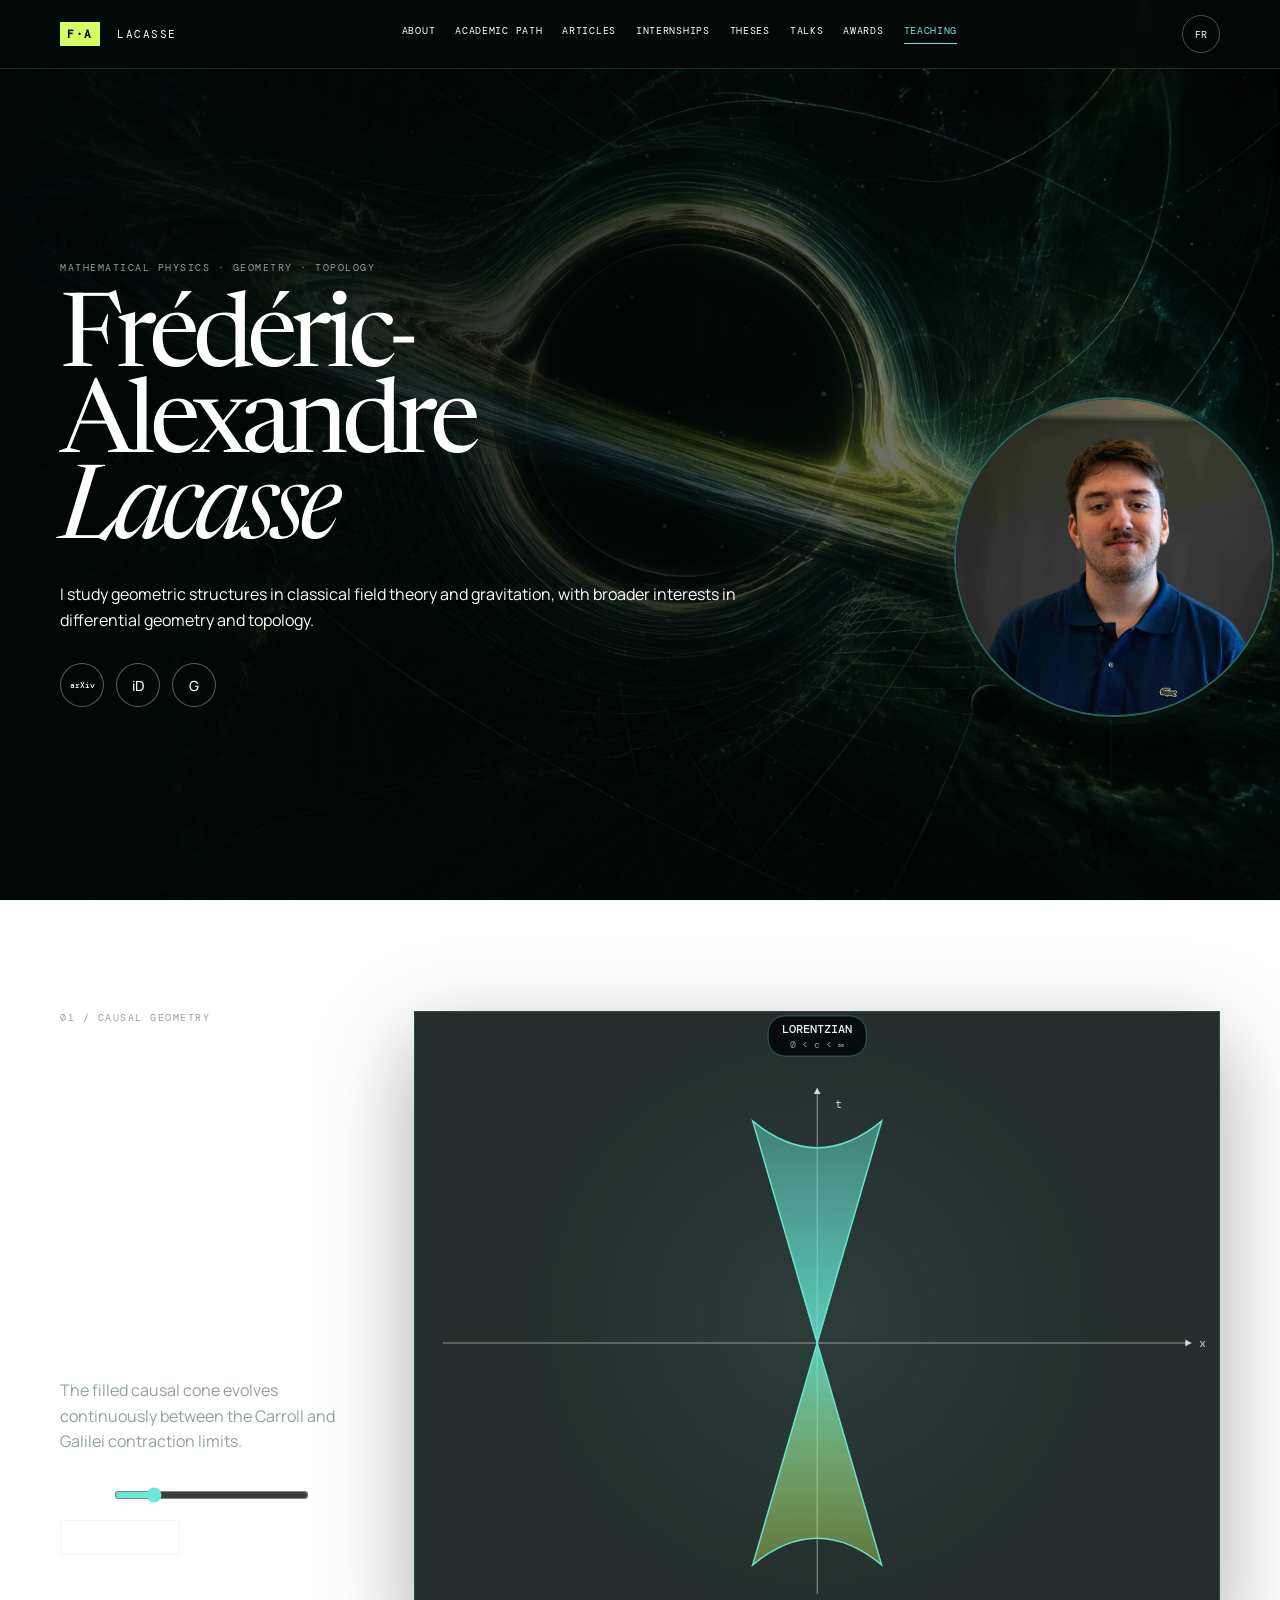
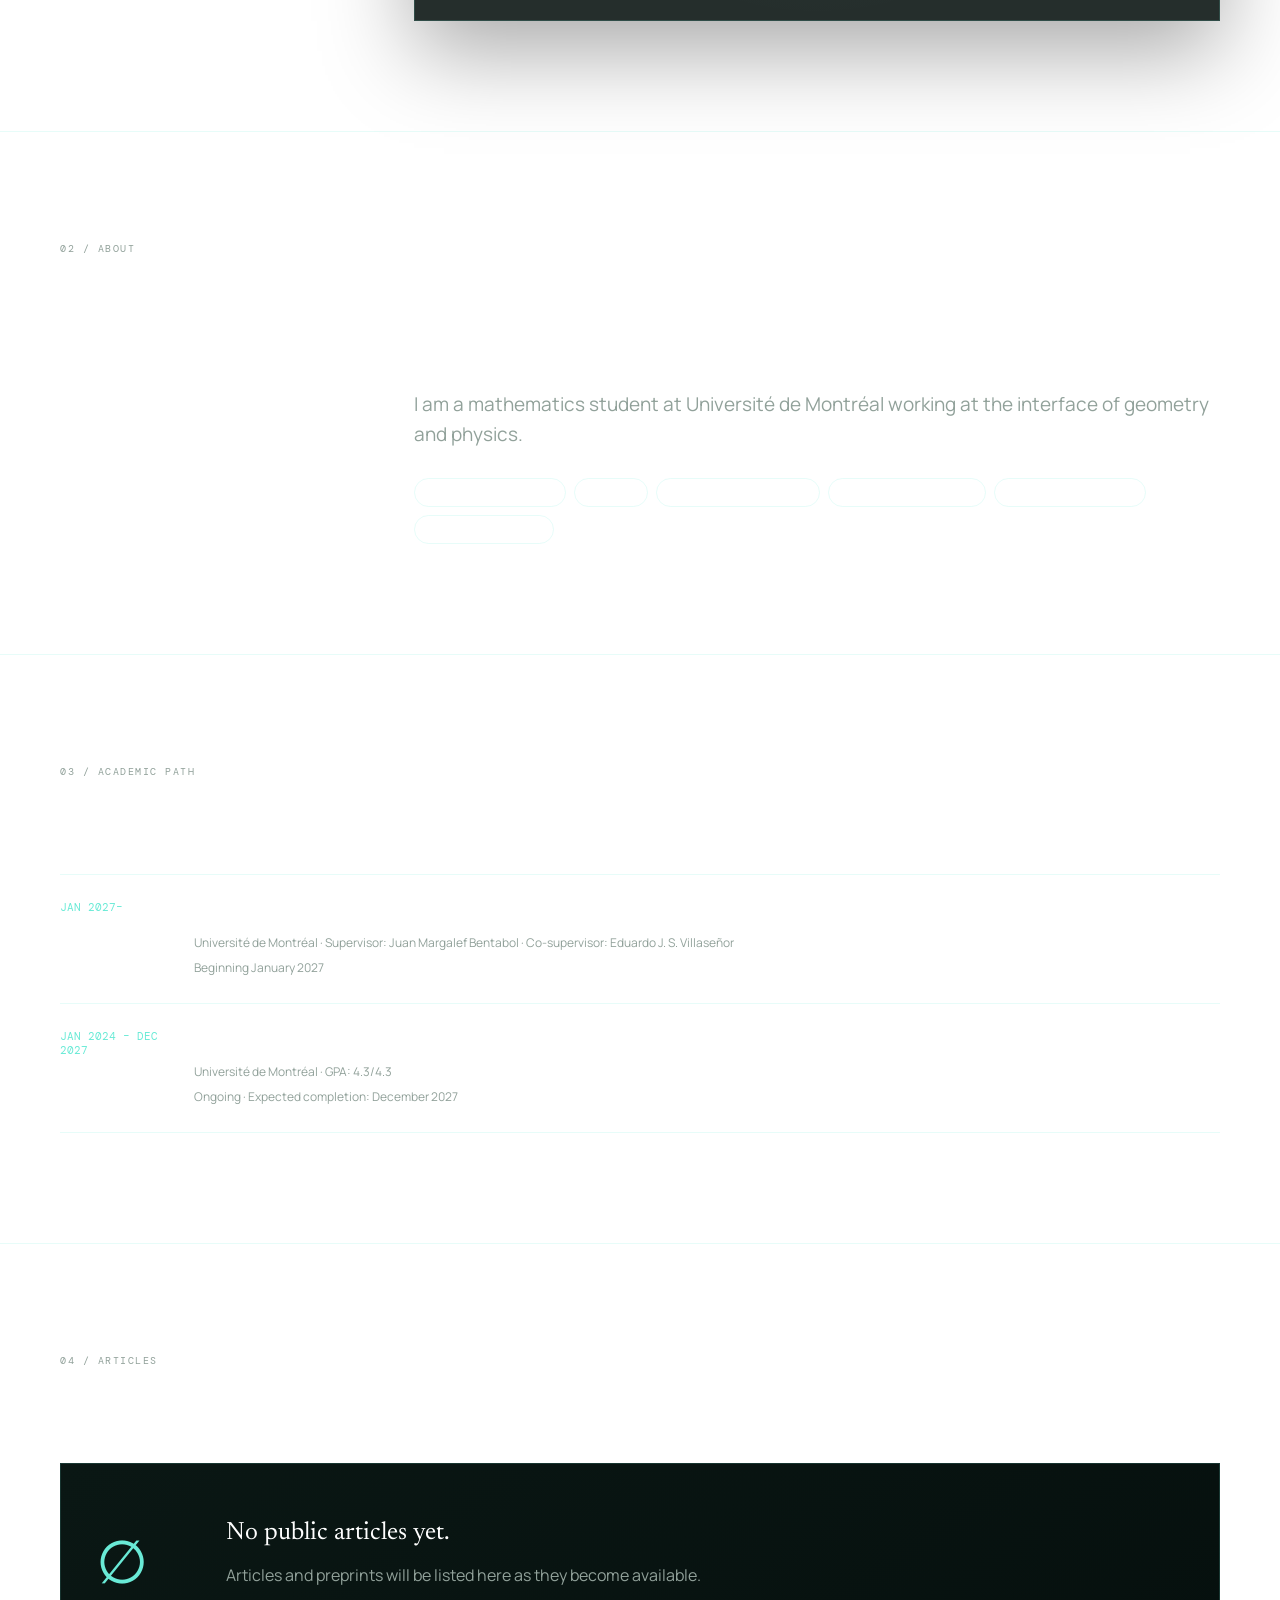
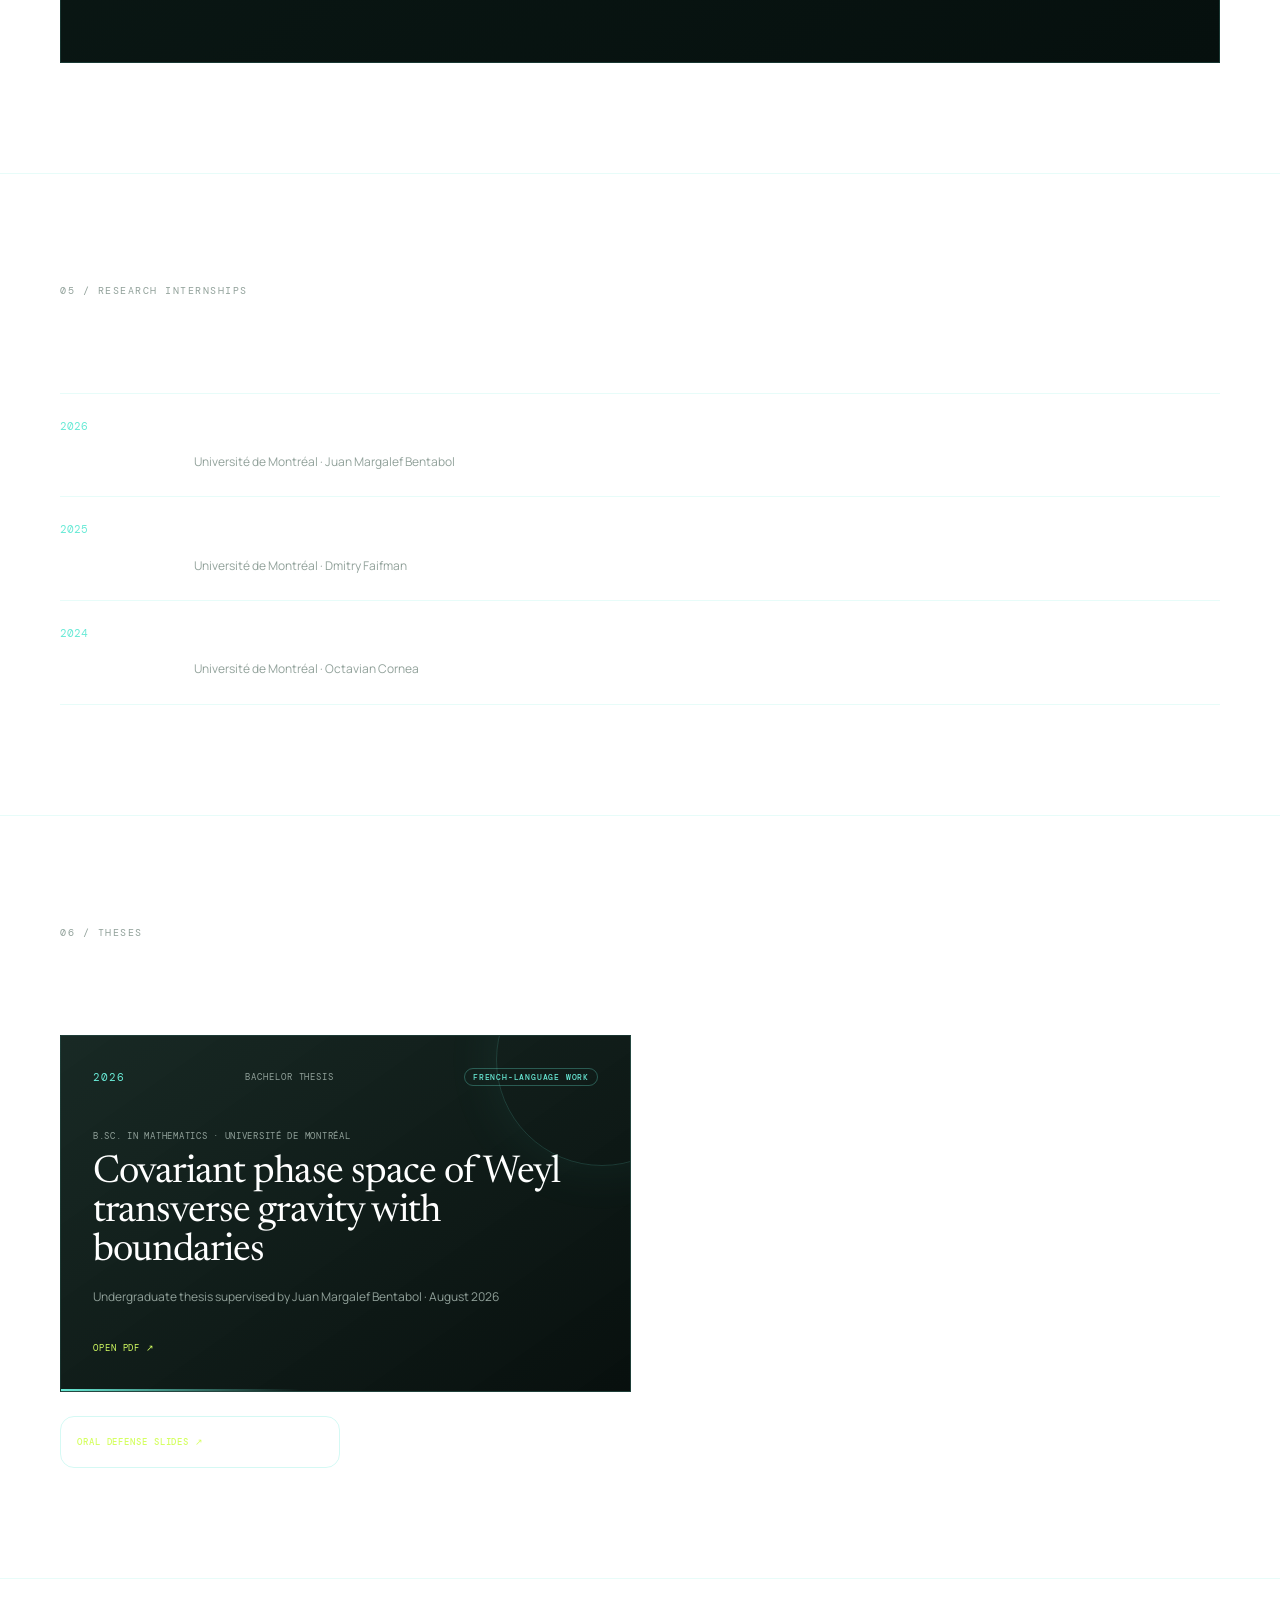
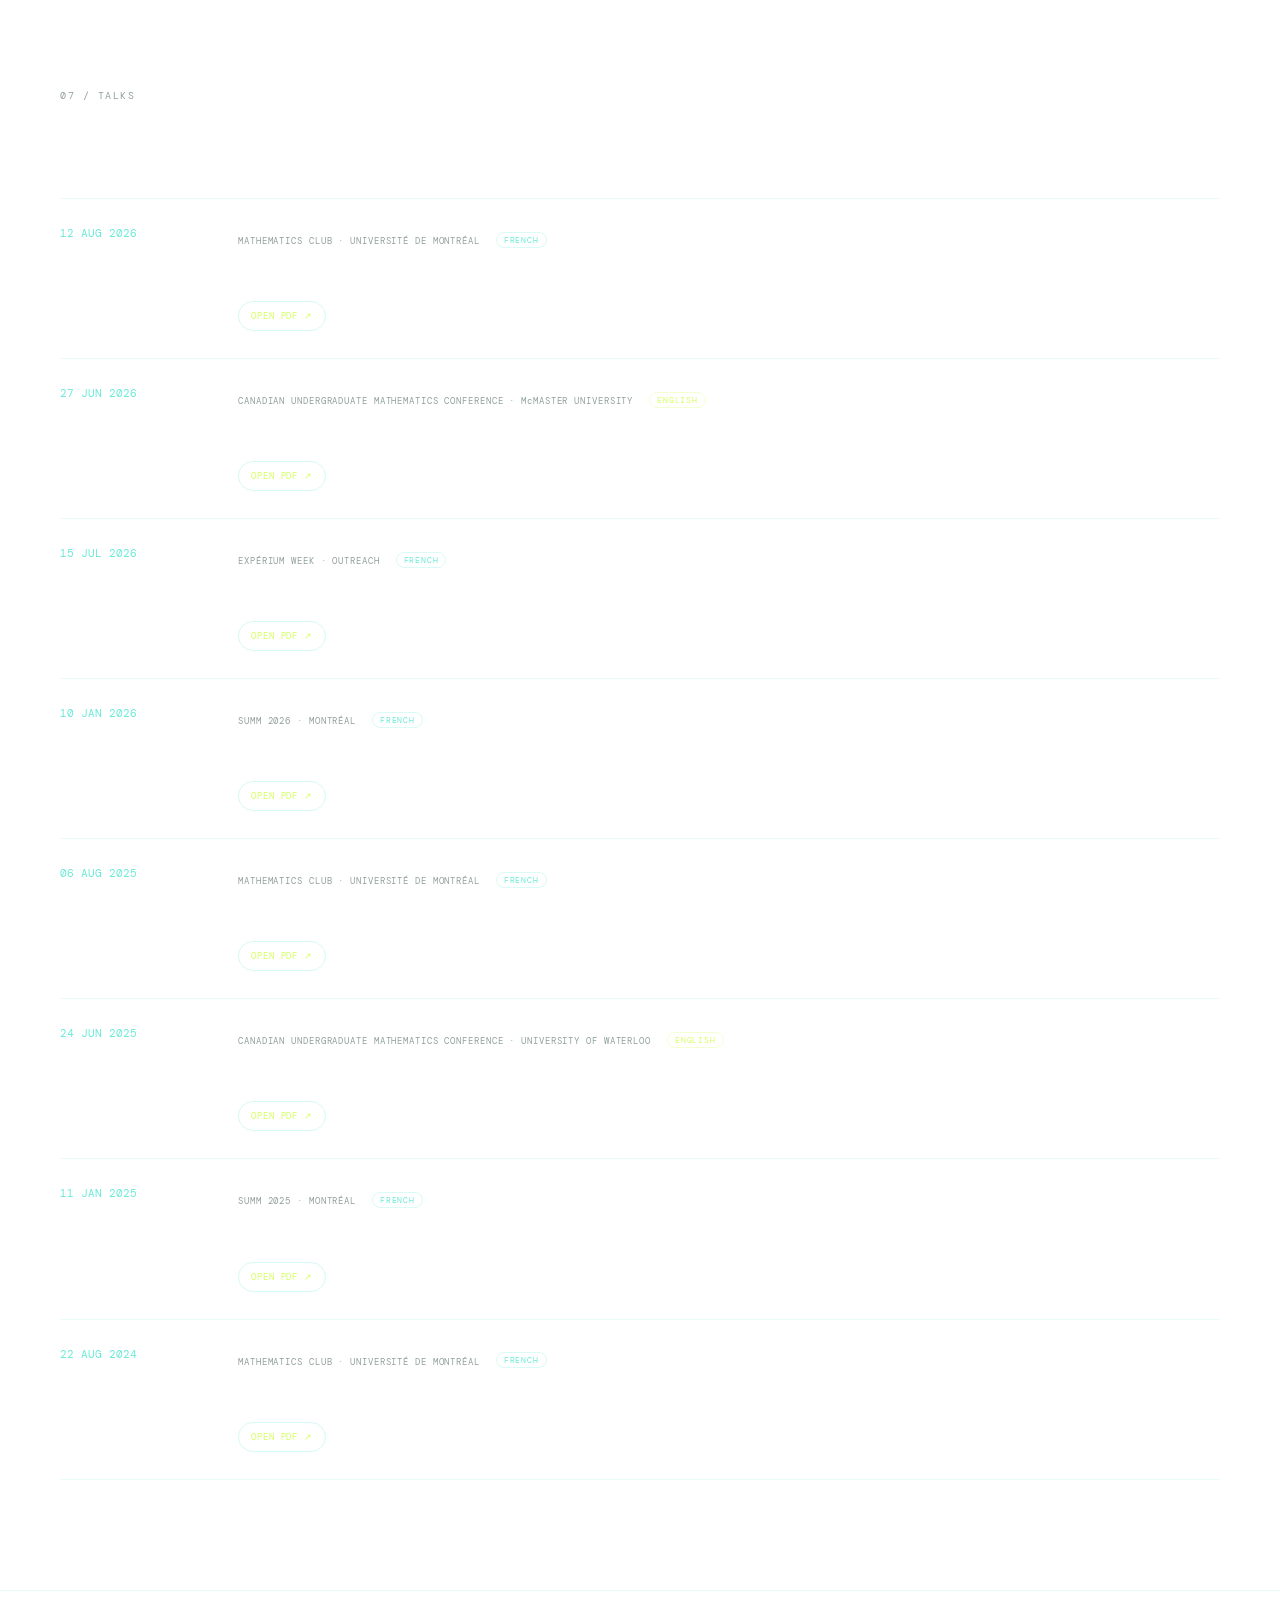
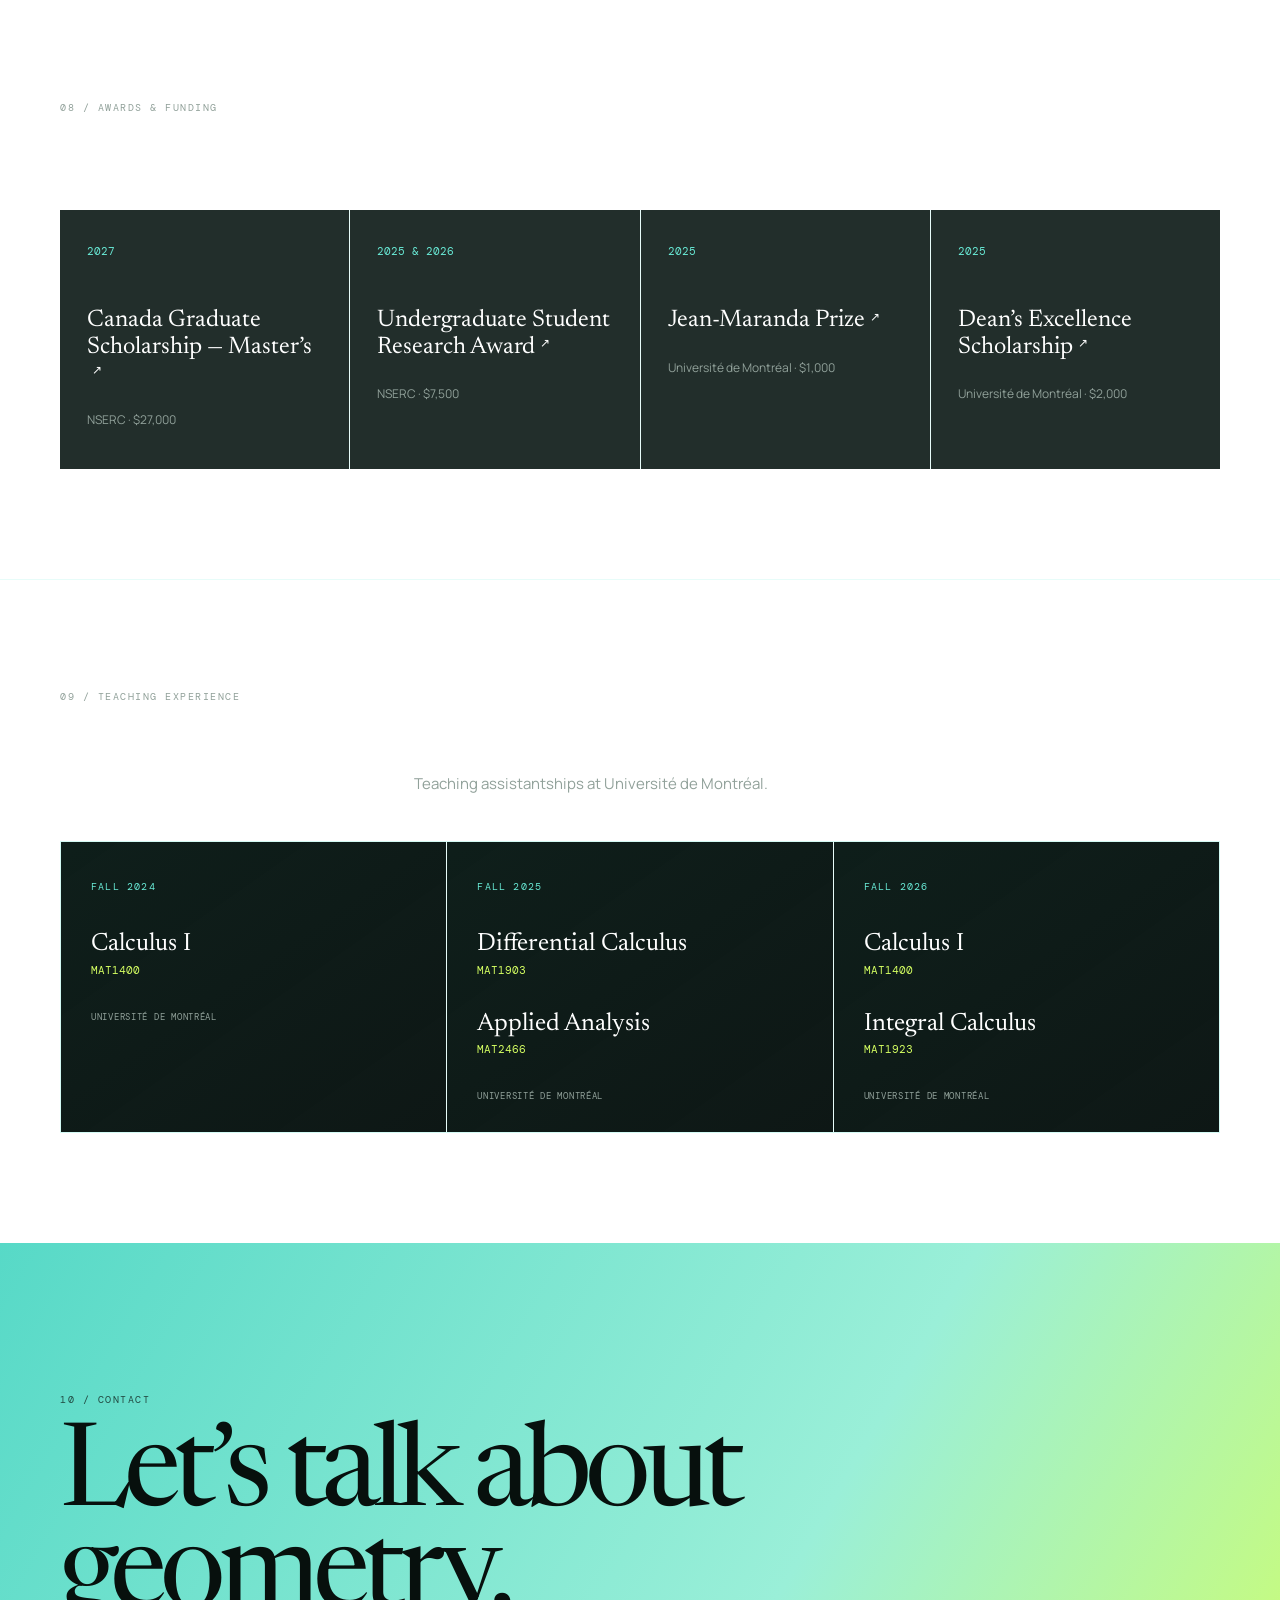
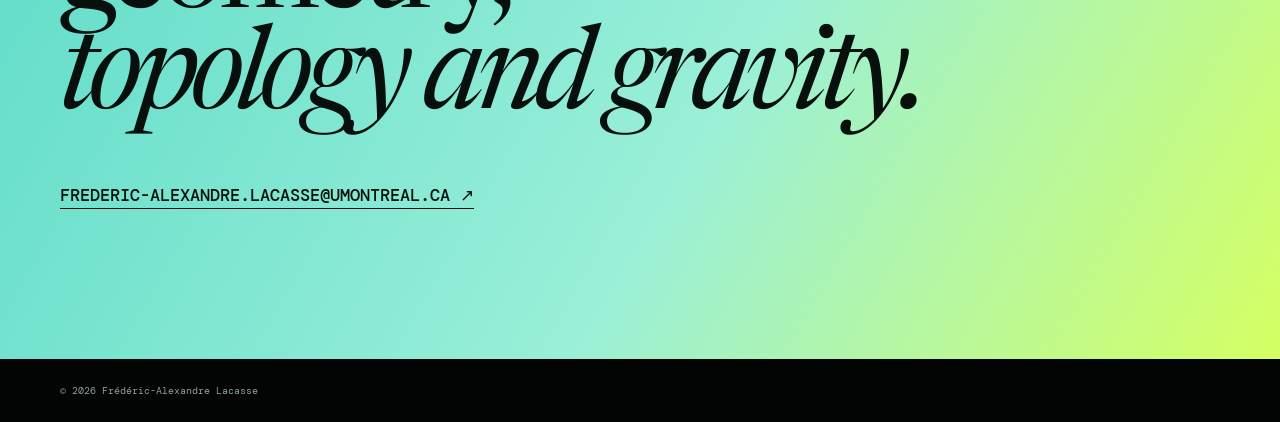
==== commit 73796281: "PDF talks" ====
--- a/index.html
+++ b/index.html
@@ -185,7 +185,7 @@
        JAN 2027&ndash;
       </time>
       <div>
-       <h3 data-en="Ph.D. in Mathematics" data-fr="Doctorat en math&eacute;matiques">
+       <h3 data-en="Ph.D. in Pure Mathematics" data-fr="Doctorat en math&eacute;matiques pures">
         Ph.D. in Mathematics
        </h3>
        <p data-en="Universit&eacute; de Montr&eacute;al &middot; Supervisor: Juan Margalef Bentabol &middot; Co-supervisor: Eduardo J. S. Villase&ntilde;or" data-fr="Universit&eacute; de Montr&eacute;al &middot; Directeur : Juan Margalef Bentabol &middot; Codirecteur : Eduardo J. S. Villase&ntilde;or">
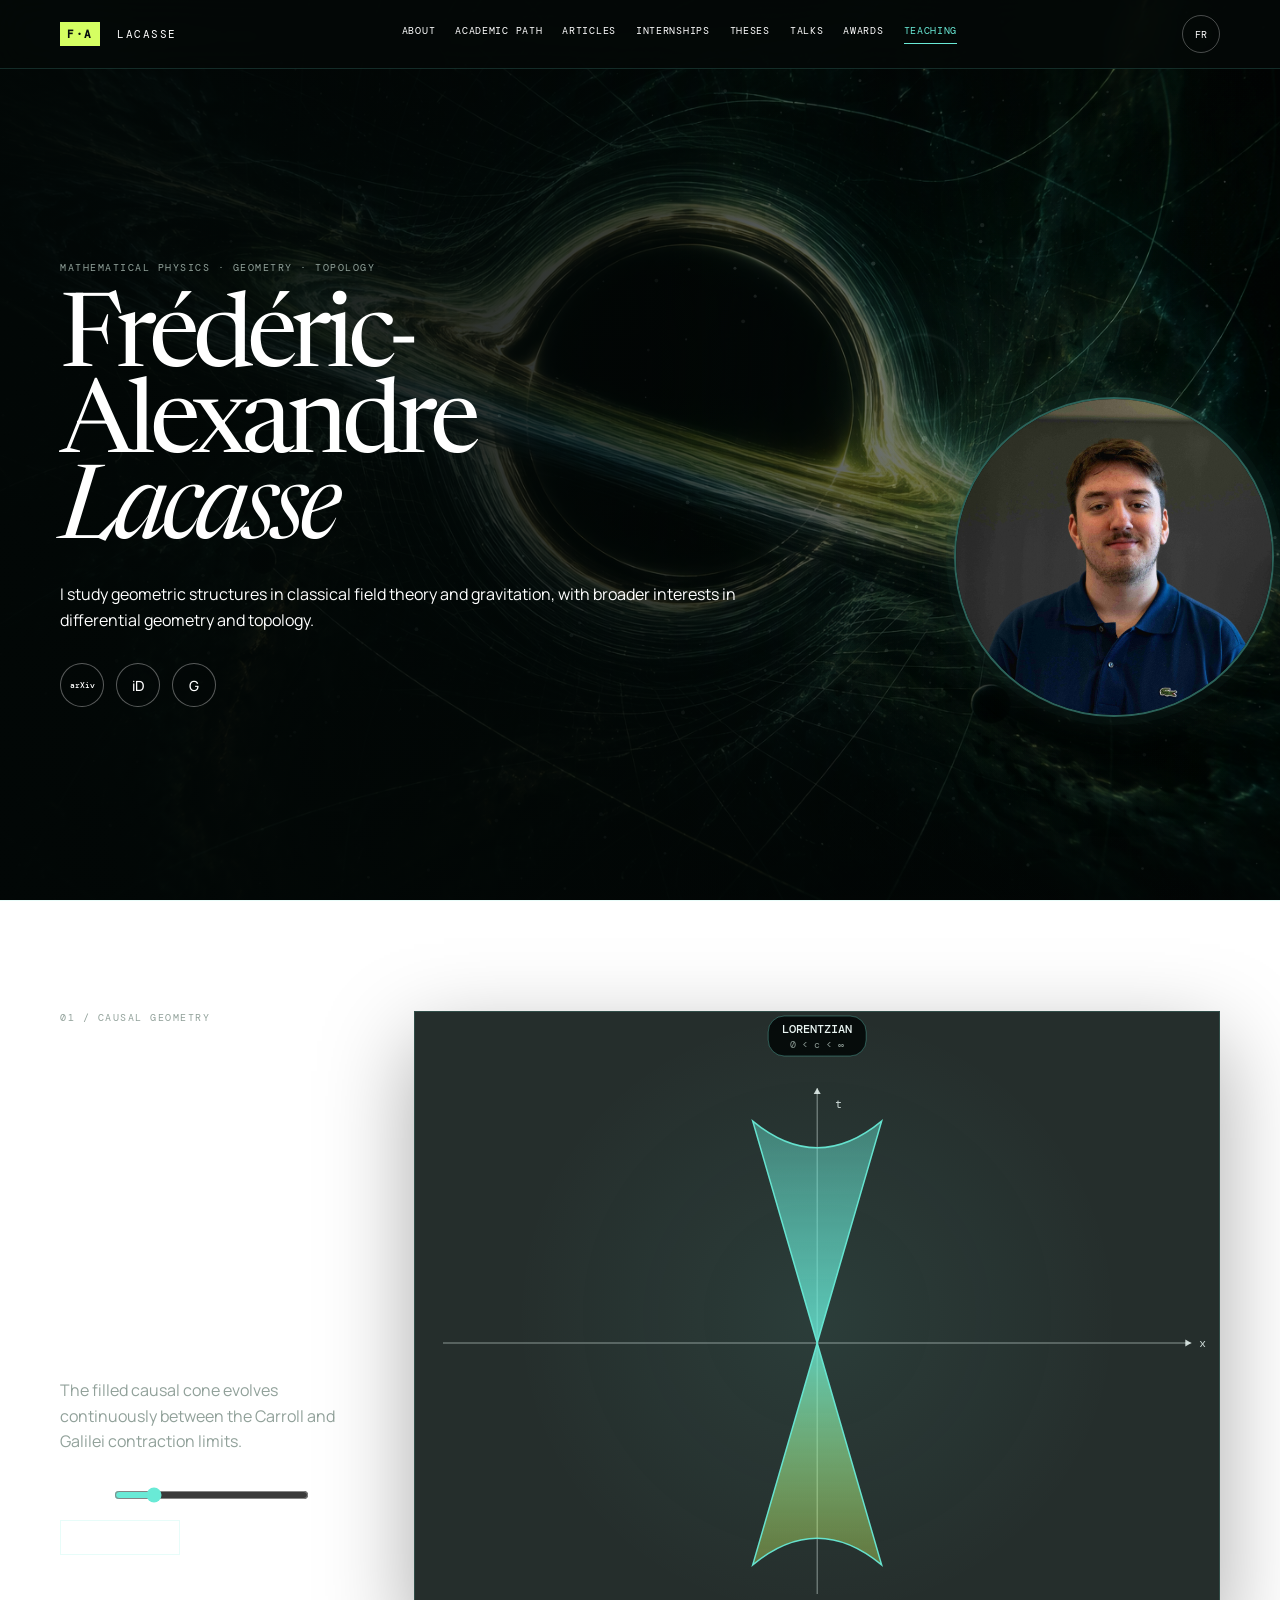
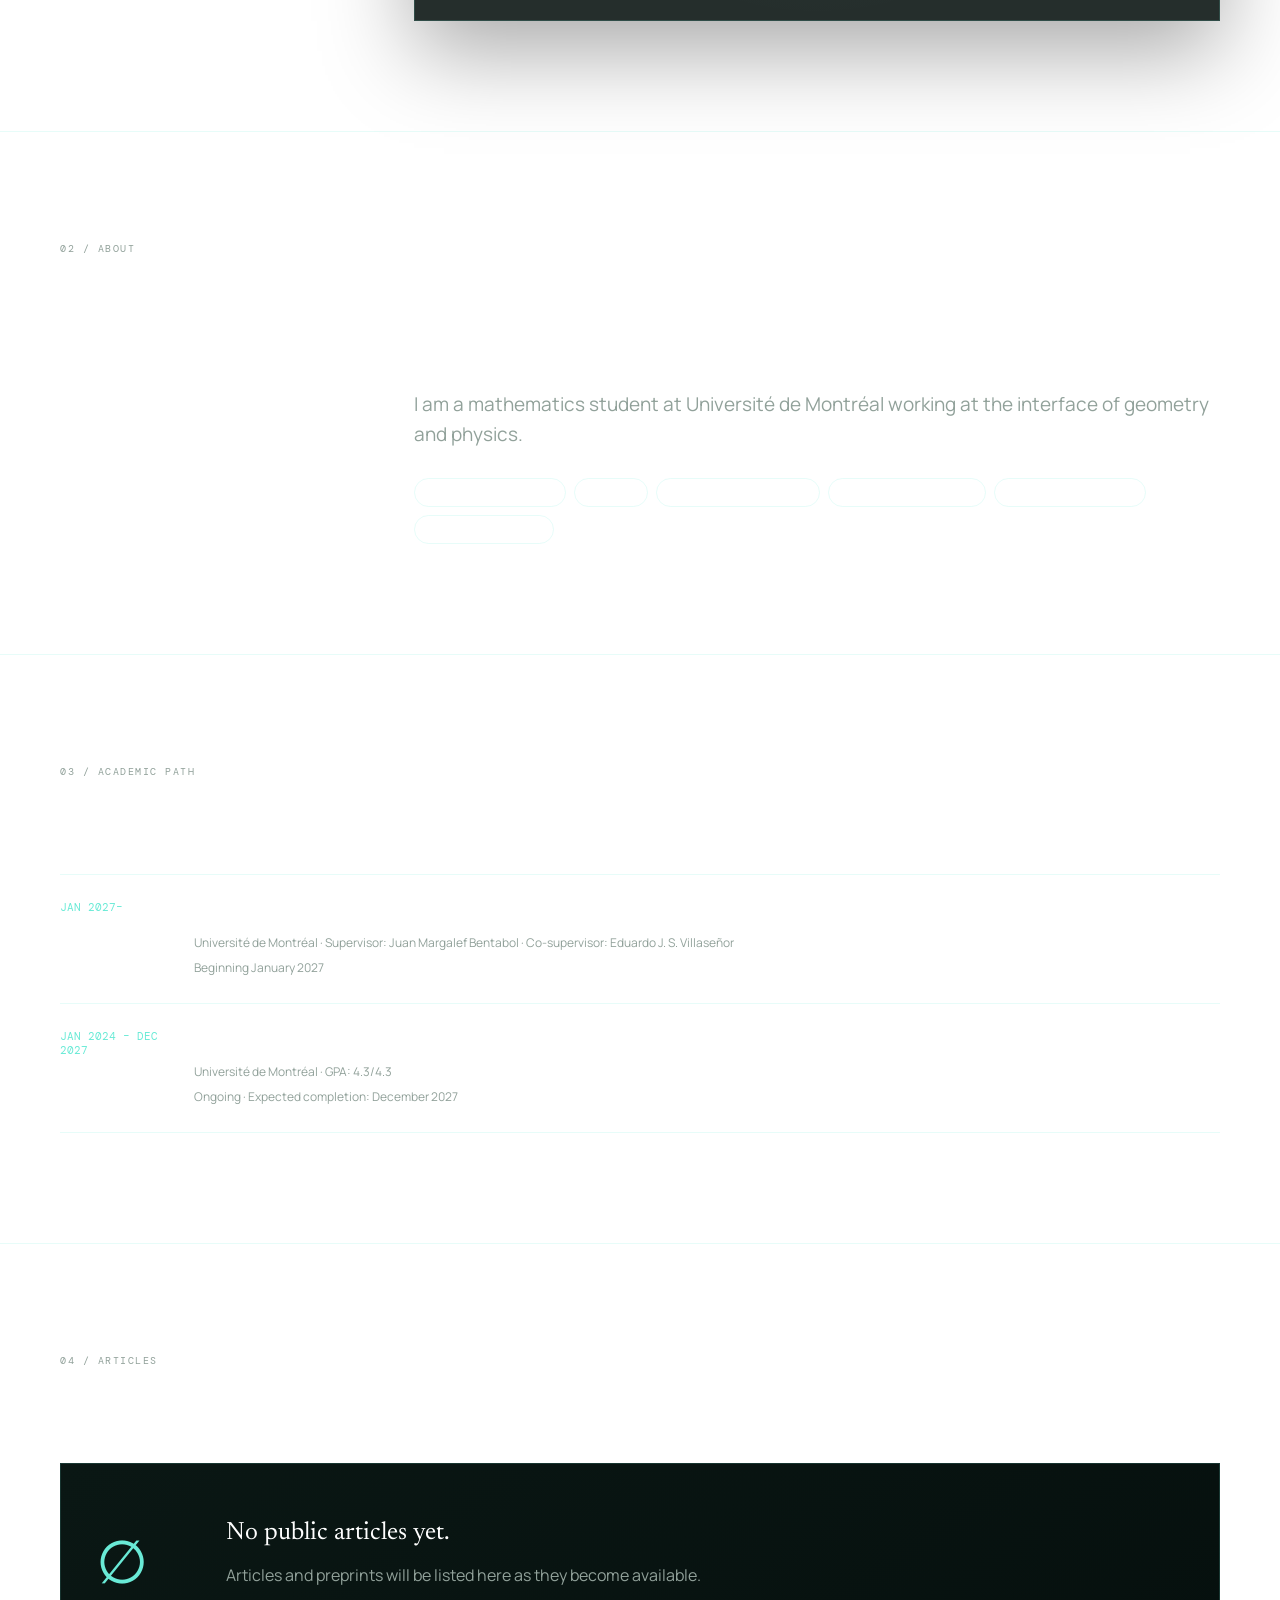
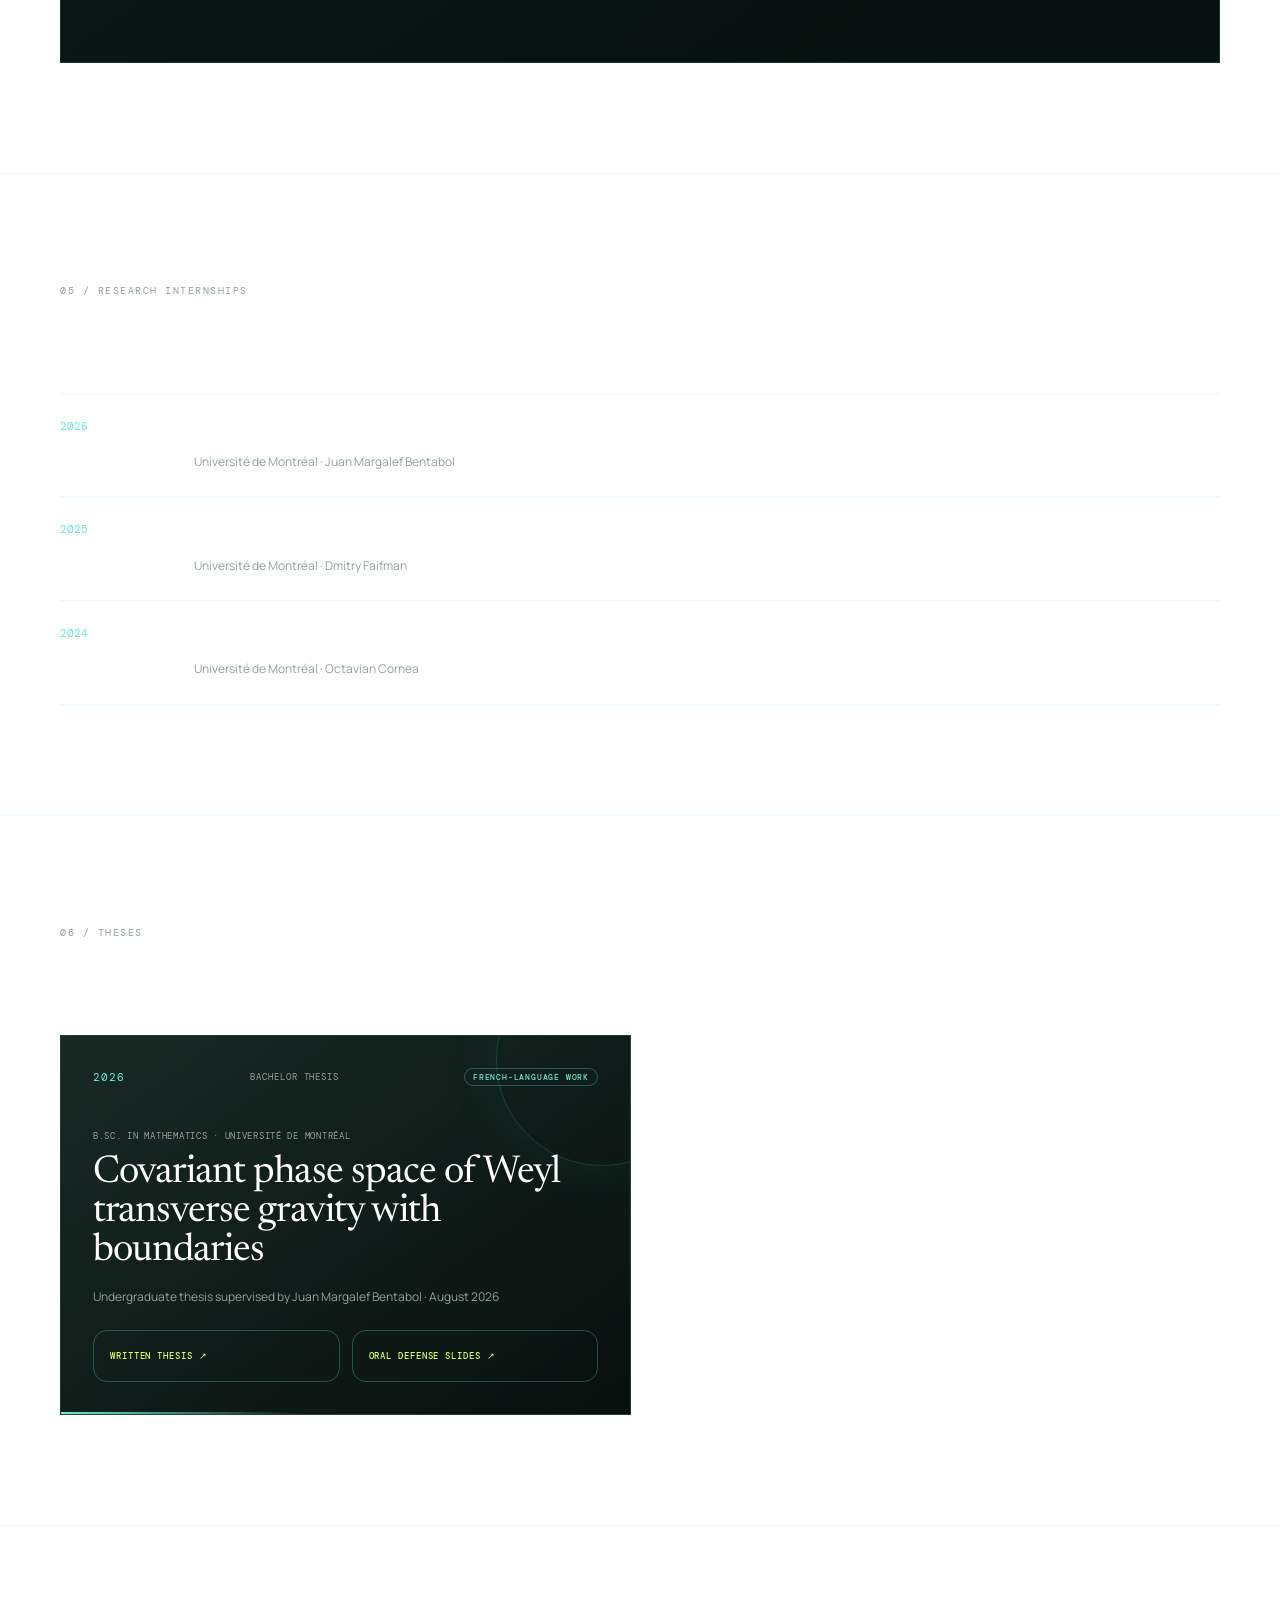
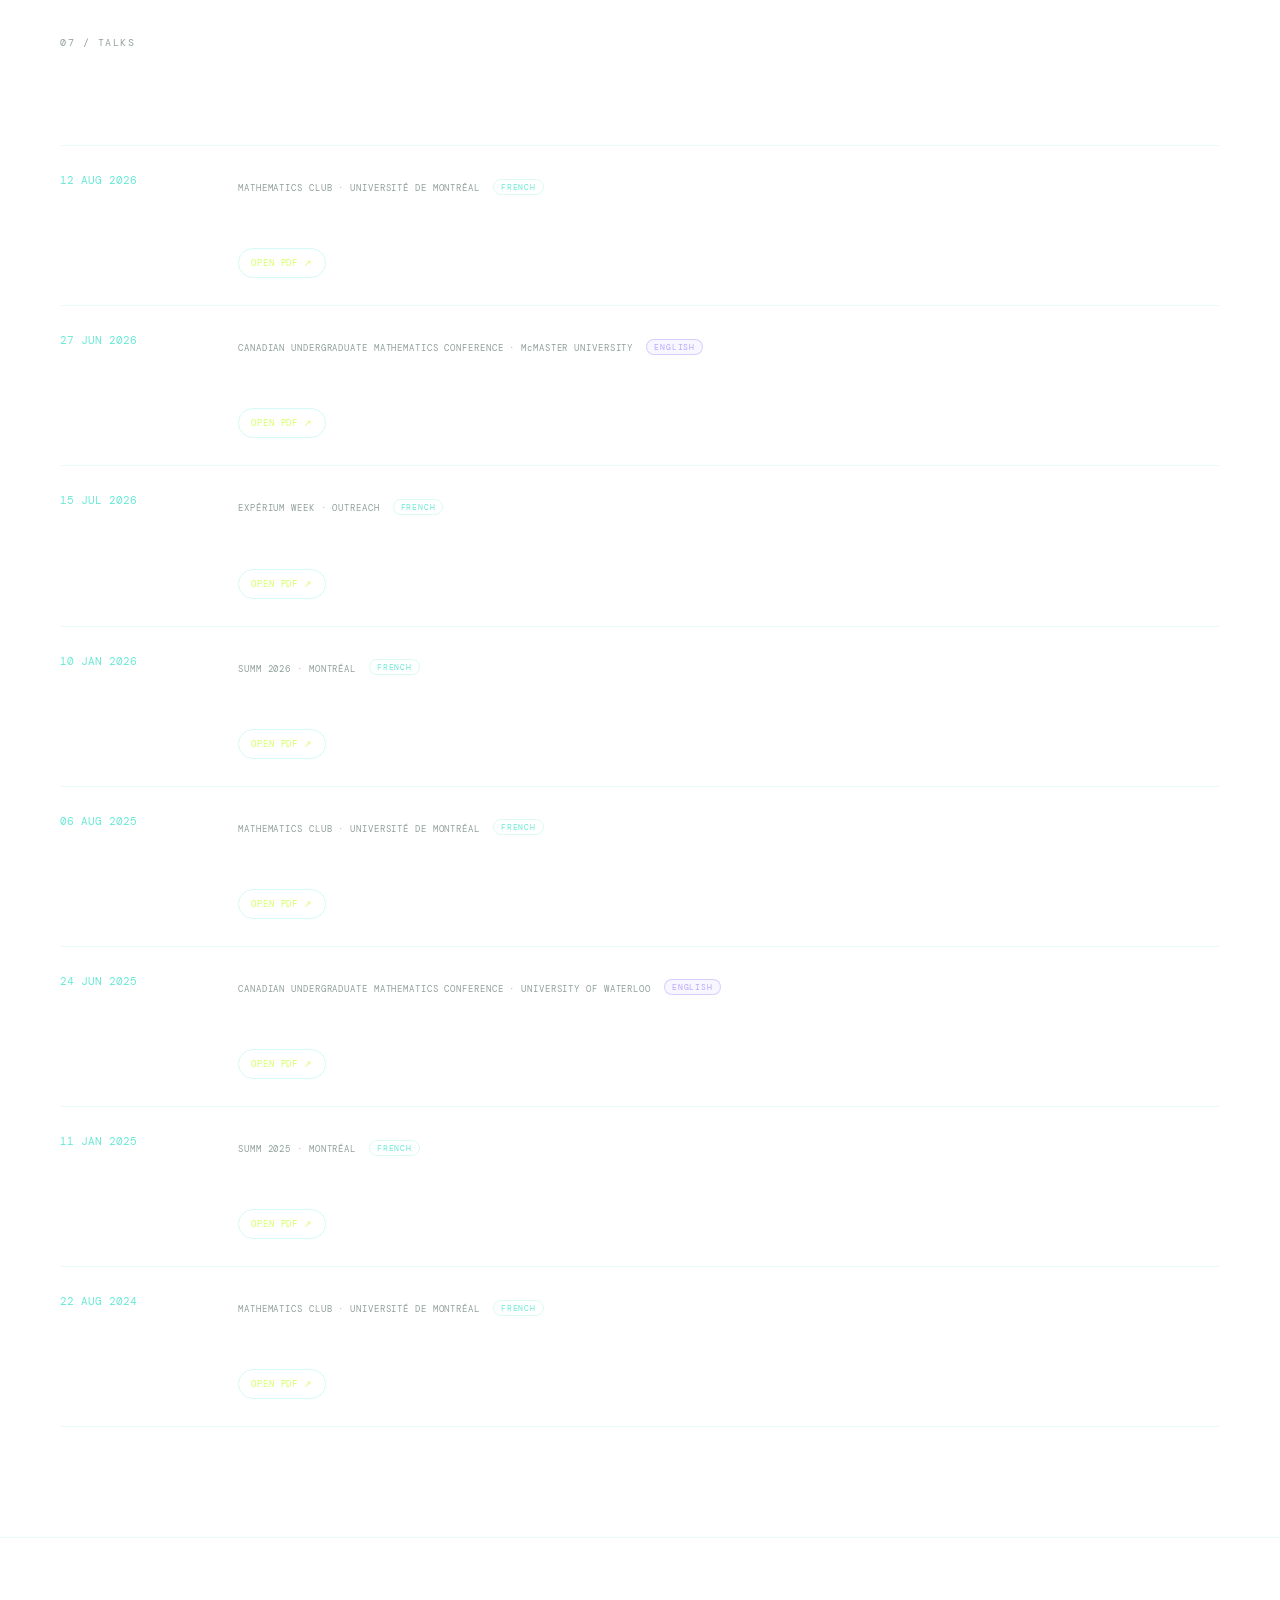
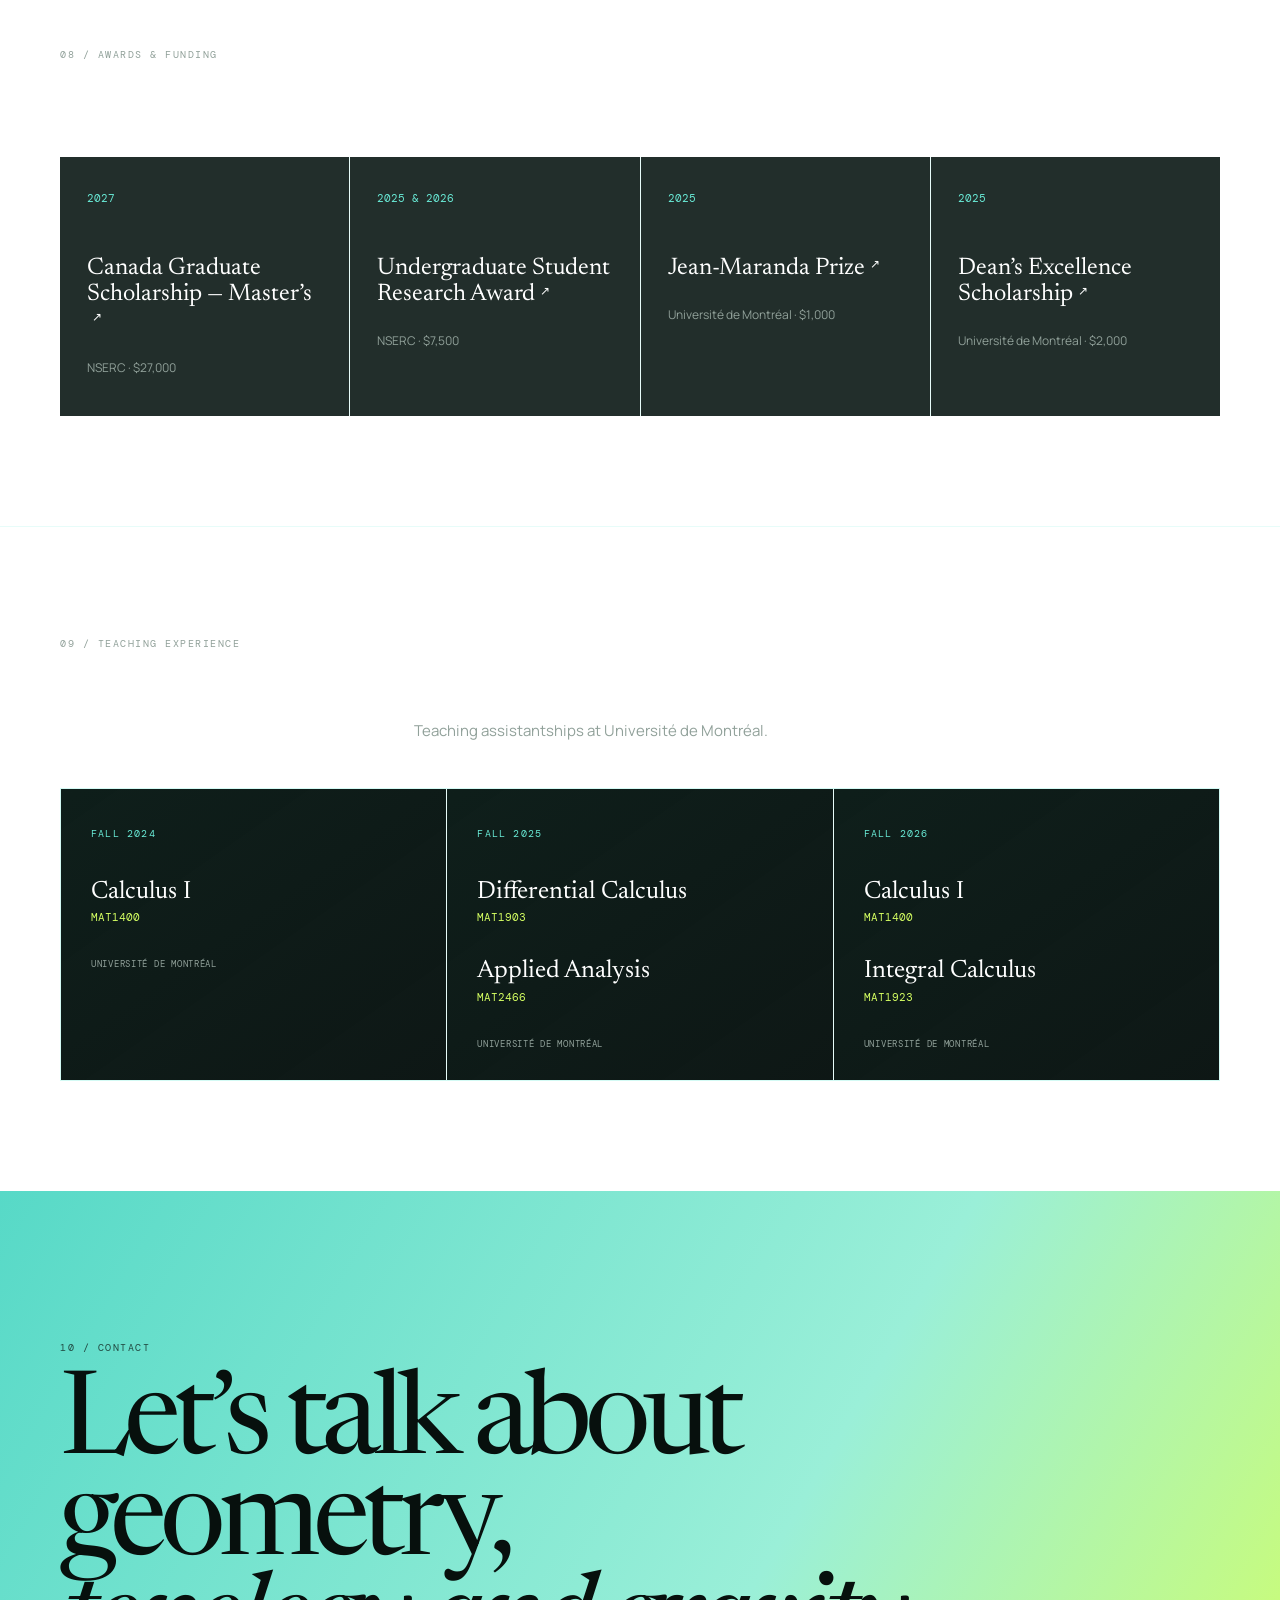
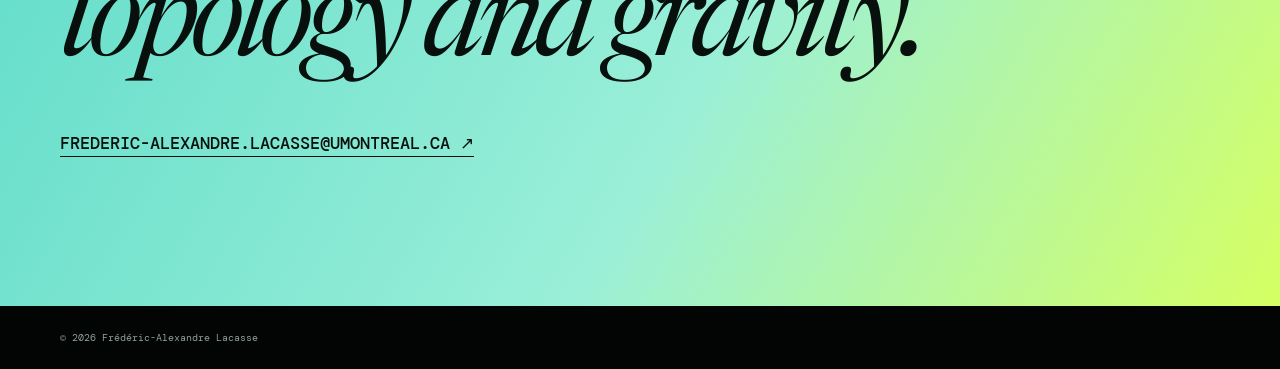
==== commit 158b49c2: "Langue+js-html fix" ====
--- a/index.html
+++ b/index.html
@@ -1,634 +1,951 @@
-<!DOCTYPE html>
+<!doctype html>
 <html lang="en">
- <head>
-  <meta charset="utf-8">
-  <meta content="width=device-width, initial-scale=1" name="viewport">
-  <meta content="#040908" name="theme-color">
-  <meta content="Fr&eacute;d&eacute;ric-Alexandre Lacasse &mdash; mathematical physics, differential geometry, topology and gravitation." name="description">
-  <title>
-   Fr&eacute;d&eacute;ric-Alexandre Lacasse | Academic website
-  </title>
-  <link href="https://fonts.googleapis.com" rel="preconnect">
-  <link crossorigin href="https://fonts.gstatic.com" rel="preconnect">
-  <link href="https://fonts.googleapis.com/css2?family=DM+Mono:wght@300;400;500&family=Manrope:wght@400;500&family=Newsreader:ital,opsz,wght@0,6..72,400;1,6..72,400&display=swap" rel="stylesheet">
-  <link href="assets/main.css" rel="stylesheet">
-  <script defer src="assets/main.js">
-  </script>
- </head>
- <body>
-  <canvas aria-hidden="true" id="starfield">
-  </canvas>
-  <div id="progress">
-  </div>
-  <header>
-   <nav class="wrap">
-    <a class="brand" href="#home">
-     <b>
-      F&middot;A
-     </b>
-     LACASSE
-    </a>
-    <div id="nav">
-     <a data-en="About" data-fr="&Agrave; propos" href="#about">
-      About
-     </a>
-     <a data-en="Academic path" data-fr="Parcours" href="#education">
-      Academic path
-     </a>
-     <a href="#articles">
-      Articles
-     </a>
-     <a data-en="Internships" data-fr="Stages" href="#work">
-      Internships
-     </a>
-     <a data-en="Theses" data-fr="M&eacute;moires" href="#thesis">
-      Theses
-     </a>
-     <a data-en="Talks" data-fr="Conf&eacute;rences" href="#talks">
-      Talks
-     </a>
-     <a data-en="Awards" data-fr="Bourses" href="#awards">
-      Awards
-     </a>
-     <a data-en="Teaching" data-fr="Enseignement" href="#teaching">
-      Teaching
-     </a>
-    </div>
-    <button aria-label="Passer au fran&ccedil;ais" id="lang">
-     FR
-    </button>
-   </nav>
-  </header>
-  <main>
-   <section class="hero" id="home">
-    <img alt="Abstract black hole and curved spacetime" src="assets/black-hole.png">
-    <div class="shade">
-    </div>
-    <div class="wrap heroText reveal">
-     <p class="micro" data-en="MATHEMATICAL PHYSICS &middot; GEOMETRY &middot; TOPOLOGY" data-fr="PHYSIQUE MATH&Eacute;MATIQUE &middot; G&Eacute;OM&Eacute;TRIE &middot; TOPOLOGIE">
-      MATHEMATICAL PHYSICS &middot; GEOMETRY &middot; TOPOLOGY
-     </p>
-     <h1>
-      Fr&eacute;d&eacute;ric-Alexandre
-      <br>
-      <i>
-       Lacasse
-      </i>
-     </h1>
-     <p data-en="I study geometric structures in classical field theory and gravitation, with broader interests in differential geometry and topology." data-fr="J&rsquo;&eacute;tudie les structures g&eacute;om&eacute;triques des th&eacute;ories classiques des champs et de la gravitation, avec des int&eacute;r&ecirc;ts en g&eacute;om&eacute;trie diff&eacute;rentielle et en topologie.">
-      I study geometric structures in classical field theory and
+  <head>
+    <meta charset="utf-8" />
+    <meta content="width=device-width, initial-scale=1" name="viewport" />
+    <meta content="#040908" name="theme-color" />
+    <meta
+      content="Frédéric-Alexandre Lacasse — mathematical physics, differential geometry, topology and gravitation."
+      name="description"
+    />
+    <title>Frédéric-Alexandre Lacasse | Academic website</title>
+    <link href="https://fonts.googleapis.com" rel="preconnect" />
+    <link crossorigin="" href="https://fonts.gstatic.com" rel="preconnect" />
+    <link
+      href="https://fonts.googleapis.com/css2?family=DM+Mono:wght@300;400;500&amp;family=Manrope:wght@400;500&amp;family=Newsreader:ital,opsz,wght@0,6..72,400;1,6..72,400&amp;display=swap"
+      rel="stylesheet"
+    />
+    <link href="assets/main.css" rel="stylesheet" />
+    <script defer="" src="assets/main.js"></script>
+  </head>
+  <body>
+    <canvas aria-hidden="true" id="starfield"> </canvas>
+    <div id="progress"></div>
+    <header>
+      <nav class="wrap">
+        <a class="brand" href="#home">
+          <b> F·A </b>
+          LACASSE
+        </a>
+        <div id="nav">
+          <a data-en="About" data-fr="À propos" href="#about"> About </a>
+          <a data-en="Academic path" data-fr="Parcours" href="#education">
+            Academic path
+          </a>
+          <a href="#articles"> Articles </a>
+          <a data-en="Internships" data-fr="Stages" href="#work">
+            Internships
+          </a>
+          <a data-en="Theses" data-fr="Mémoires" href="#thesis"> Theses </a>
+          <a data-en="Talks" data-fr="Conférences" href="#talks"> Talks </a>
+          <a data-en="Awards" data-fr="Bourses" href="#awards"> Awards </a>
+          <a data-en="Teaching" data-fr="Enseignement" href="#teaching">
+            Teaching
+          </a>
+        </div>
+        <button aria-label="Passer au français" id="lang">FR</button>
+      </nav>
+    </header>
+    <main>
+      <section class="hero" id="home">
+        <img
+          alt="Abstract black hole and curved spacetime"
+          src="assets/black-hole.png"
+        />
+        <div class="shade"></div>
+        <div class="wrap heroText reveal">
+          <p
+            class="micro"
+            data-en="MATHEMATICAL PHYSICS · GEOMETRY · TOPOLOGY"
+            data-fr="PHYSIQUE MATHÉMATIQUE · GÉOMÉTRIE · TOPOLOGIE"
+          >
+            MATHEMATICAL PHYSICS · GEOMETRY · TOPOLOGY
+          </p>
+          <h1>
+            Frédéric-Alexandre
+            <br />
+            <i> Lacasse </i>
+          </h1>
+          <p
+            data-en="I study geometric structures in classical field theory and gravitation, with broader interests in differential geometry and topology."
+            data-fr="J’étudie les structures géométriques des théories classiques des champs et de la gravitation, avec des intérêts en géométrie différentielle et en topologie."
+          >
+            I study geometric structures in classical field theory and
             gravitation, with broader interests in differential geometry and
             topology.
-     </p>
-     <div aria-label="Academic profiles" class="academic-links">
-      <a aria-label="arXiv profile" href="#">
-       <span class="academic-icon text-icon">
-        arXiv
-       </span>
-      </a>
-      <a aria-label="ORCID profile" href="https://orcid.org/0009-0009-7678-188X" rel="noopener noreferrer" target="_blank">
-       <span class="academic-icon orcid-icon">
-        iD
-       </span>
-      </a>
-      <a aria-label="Google Scholar profile" href="#">
-       <span class="academic-icon scholar-icon">
-        G
-       </span>
-      </a>
-     </div>
-     <figure aria-label="Portrait" class="hero-portrait">
-      <img alt="Portrait" decoding="async" loading="eager" src="assets/portrait.jpg">
-     </figure>
-    </div>
-   </section>
-   <section class="dark">
-    <div class="wrap two">
-     <div class="reveal">
-      <p class="micro" data-en="01 / CAUSAL GEOMETRY" data-fr="01 / G&Eacute;OM&Eacute;TRIE CAUSALE">
-       01 / CAUSAL GEOMETRY
-      </p>
-      <h2 data-en="From Galilean space to Carrollian time." data-fr="De l&rsquo;espace galil&eacute;en au temps carrollien.">
-       From Galilean space to Carrollian time.
-      </h2>
-      <p class="muted" data-en="The filled causal cone evolves continuously between the Carroll and Galilei contraction limits." data-fr="Le c&ocirc;ne causal rempli &eacute;volue contin&ucirc;ment entre les limites de contraction de Carroll et de Galil&eacute;e.">
-       The filled causal cone evolves continuously between the Carroll
+          </p>
+          <div aria-label="Academic profiles" class="academic-links">
+            <a aria-label="arXiv profile" href="#">
+              <span class="academic-icon text-icon"> arXiv </span>
+            </a>
+            <a
+              aria-label="ORCID profile"
+              href="https://orcid.org/0009-0009-7678-188X"
+              rel="noopener noreferrer"
+              target="_blank"
+            >
+              <span class="academic-icon orcid-icon"> iD </span>
+            </a>
+            <a aria-label="Google Scholar profile" href="#">
+              <span class="academic-icon scholar-icon"> G </span>
+            </a>
+          </div>
+          <figure aria-label="Portrait" class="hero-portrait">
+            <img
+              alt="Portrait"
+              decoding="async"
+              loading="eager"
+              src="assets/portrait.jpg"
+            />
+          </figure>
+        </div>
+      </section>
+      <section class="dark">
+        <div class="wrap two">
+          <div class="reveal">
+            <p
+              class="micro"
+              data-en="01 / CAUSAL GEOMETRY"
+              data-fr="01 / GÉOMÉTRIE CAUSALE"
+            >
+              01 / CAUSAL GEOMETRY
+            </p>
+            <h2
+              data-en="From Galilean space to Carrollian time."
+              data-fr="De l’espace Galiléen au temps Carrollien."
+            >
+              From Galilean space to Carrollian time.
+            </h2>
+            <p
+              class="muted"
+              data-en="The filled causal cone evolves continuously between the Carroll and Galilei contraction limits."
+              data-fr="Le cône causal rempli évolue continûment entre les limites de contraction de Carroll et de Galilée."
+            >
+              The filled causal cone evolves continuously between the Carroll
               and Galilei contraction limits.
-      </p>
-      <div class="control">
-       <span>
-        CARROLL
-       </span>
-       <input id="slider" max="100" min="0" type="range" value="0">
-       <span>
-        GALILEI
-       </span>
+            </p>
+            <div class="control">
+              <span data-en="CARROLL" data-fr="CARROLL"> CARROLL </span>
+              <input id="slider" max="100" min="0" type="range" value="0" />
+              <span data-en="GALILEI" data-fr="GALILÉE"> GALILEI </span>
+            </div>
+            <button id="play">Pause evolution</button>
+          </div>
+          <div class="canvasbox reveal">
+            <canvas id="cone"> </canvas>
+          </div>
+        </div>
+      </section>
+      <section class="wrap section two" id="about">
+        <p class="micro" data-en="02 / ABOUT" data-fr="02 / À PROPOS">
+          02 / ABOUT
+        </p>
+        <div class="reveal">
+          <h2
+            data-en="Geometry as a language for fundamental physics."
+            data-fr="La géométrie comme langage de la physique fondamentale."
+          >
+            Geometry as a language for fundamental physics.
+          </h2>
+          <p
+            class="lead"
+            data-en="I am a mathematics student at Université de Montréal working at the interface of geometry and physics."
+            data-fr="Je suis étudiant en mathématiques à l’Université de Montréal et je travaille à l’interface de la géométrie et de la physique."
+          >
+            I am a mathematics student at Université de Montréal working at the
+            interface of geometry and physics.
+          </p>
+          <div class="chips">
+            <span
+              data-en="Differential geometry"
+              data-fr="Géométrie différentielle"
+            >
+              Differential geometry
+            </span>
+            <span data-en="Topology" data-fr="Topologie"> Topology </span>
+            <span
+              data-en="Mathematical relativity"
+              data-fr="Relativité mathématique"
+            >
+              Mathematical relativity
+            </span>
+            <span
+              data-en="Classical field theory"
+              data-fr="Théorie classique des champs"
+            >
+              Classical field theory
+            </span>
+            <span
+              data-en="Covariant phase space"
+              data-fr="Espace des phases covariant"
+            >
+              Covariant phase space
+            </span>
+            <span
+              data-en="Carrollian geometry"
+              data-fr="Géométrie Carrollienne"
+            >
+              Carrollian geometry
+            </span>
+          </div>
+        </div>
+      </section>
+      <div aria-hidden="true" class="added-section-divider"></div>
+      <section class="wrap section" id="education">
+        <div class="heading reveal">
+          <p
+            class="micro"
+            data-en="03 / ACADEMIC PATH"
+            data-fr="03 / PARCOURS UNIVERSITAIRE"
+          >
+            03 / ACADEMIC PATH
+          </p>
+          <h2 data-en="Academic path" data-fr="Parcours universitaire">
+            Academic path
+          </h2>
+        </div>
+        <div class="list reveal">
+          <article>
+            <time data-en="JAN 2027–" data-fr="JANV. 2027–"> JAN 2027– </time>
+            <div>
+              <h3
+                data-en="Ph.D. in Pure Mathematics"
+                data-fr="Doctorat en mathématiques pures"
+              >
+                Ph.D. in Mathematics
+              </h3>
+              <p
+                data-en="Université de Montréal · Supervisor: Juan Margalef Bentabol · Co-supervisor: Eduardo J. S. Villaseñor"
+                data-fr="Université de Montréal · Directeur : Juan Margalef Bentabol · Codirecteur : Eduardo J. S. Villaseñor"
+              >
+                Université de Montréal · Supervisor: Juan Margalef Bentabol ·
+                Co-supervisor: Eduardo J. S. Villaseñor
+              </p>
+              <p
+                data-en="Beginning January 2027"
+                data-fr="Début en janvier 2027"
+              >
+                Beginning January 2027
+              </p>
+            </div>
+          </article>
+          <article>
+            <time
+              data-en="JAN 2024 – DEC 2027"
+              data-fr="JANV. 2024 – DÉC. 2027"
+            >
+              JAN 2024 – DEC 2027
+            </time>
+            <div>
+              <h3
+                data-en="B.Sc. in Pure and Applied Mathematics"
+                data-fr="Baccalauréat en mathématiques pures et appliquées"
+              >
+                B.Sc. in Pure and Applied Mathematics
+              </h3>
+              <p
+                data-en="Université de Montréal · GPA: 4.3/4.3"
+                data-fr="Université de Montréal · Moyenne cumulative : 4,3/4,3"
+              >
+                Université de Montréal · GPA: 4.3/4.3
+              </p>
+              <p
+                data-en="Ongoing · Expected completion: December 2027"
+                data-fr="En cours · Fin prévue : décembre 2027"
+              >
+                Ongoing · Expected completion: December 2027
+              </p>
+            </div>
+          </article>
+        </div>
+      </section>
+      <div aria-hidden="true" class="added-section-divider"></div>
+      <section class="wrap section" id="articles">
+        <div class="heading reveal">
+          <p class="micro" data-en="04 / ARTICLES" data-fr="04 / ARTICLES">
+            04 / ARTICLES
+          </p>
+          <h2
+            data-en="Articles &amp; preprints"
+            data-fr="Articles et prépublications"
+          >
+            Articles &amp; preprints
+          </h2>
+        </div>
+        <div class="empty reveal">
+          <b> ∅ </b>
+          <div>
+            <h3
+              data-en="No public articles yet."
+              data-fr="Aucun article public pour l’instant."
+            >
+              No public articles yet.
+            </h3>
+            <p
+              class="muted"
+              data-en="Articles and preprints will be listed here as they become available."
+              data-fr="Les articles et prépublications seront ajoutés ici dès qu’ils seront disponibles."
+            >
+              Articles and preprints will be listed here as they become
+              available.
+            </p>
+          </div>
+        </div>
+      </section>
+      <section class="dark section" id="work">
+        <div class="wrap">
+          <div class="heading reveal">
+            <p
+              class="micro"
+              data-en="05 / RESEARCH INTERNSHIPS"
+              data-fr="05 / STAGES DE RECHERCHE"
+            >
+              05 / RESEARCH INTERNSHIPS
+            </p>
+            <h2 data-en="Research internships" data-fr="Stages de recherche">
+              Research internships
+            </h2>
+          </div>
+          <div class="list reveal">
+            <article>
+              <time> 2026 </time>
+              <div>
+                <h3
+                  data-en="Covariant phase space of Weyl transverse gravity with boundaries"
+                  data-fr="Espace des phases covariant de la gravitation transverse de Weyl avec frontières"
+                >
+                  Covariant phase space of Weyl transverse gravity with
+                  boundaries
+                </h3>
+                <p>Université de Montréal · Juan Margalef Bentabol</p>
+              </div>
+            </article>
+            <article>
+              <time> 2025 </time>
+              <div>
+                <h3
+                  data-en="Planar Banach isometry conjecture for the Hilbert metric"
+                  data-fr="Conjecture des isométries de Banach dans le plan pour la métrique de Hilbert"
+                >
+                  Planar Banach isometry conjecture for the Hilbert metric
+                </h3>
+                <p>Université de Montréal · Dmitry Faifman</p>
+              </div>
+            </article>
+            <article>
+              <time> 2024 </time>
+              <div>
+                <h3
+                  data-en="Introduction to differential topology through the Poincaré–Hopf theorem"
+                  data-fr="Introduction à la topologie différentielle à travers le théorème de Poincaré–Hopf"
+                >
+                  Introduction to differential topology through the
+                  Poincaré–Hopf theorem
+                </h3>
+                <p>Université de Montréal · Octavian Cornea</p>
+              </div>
+            </article>
+          </div>
+        </div>
+      </section>
+      <section class="wrap section" id="thesis">
+        <div class="heading reveal">
+          <p class="micro" data-en="06 / THESES" data-fr="06 / MÉMOIRES">
+            06 / THESES
+          </p>
+          <h2 data-en="Theses" data-fr="Mémoires">Theses</h2>
+        </div>
+        <div class="thesis-grid reveal">
+          <article class="thesis-card">
+            <div class="thesis-card-meta">
+              <span class="thesis-year"> 2026 </span>
+              <span
+                class="thesis-kind"
+                data-en="BACHELOR THESIS"
+                data-fr="MÉMOIRE DE BACCALAURÉAT"
+              >
+                BACHELOR THESIS
+              </span>
+              <span
+                class="thesis-language-badge"
+                data-en="FRENCH-LANGUAGE WORK"
+                data-fr="TRAVAIL EN FRANÇAIS"
+                lang="fr"
+              >
+                FRENCH-LANGUAGE WORK
+              </span>
+            </div>
+            <small
+              class="thesis-school"
+              data-en="B.SC. IN MATHEMATICS · UNIVERSITÉ DE MONTRÉAL"
+              data-fr="B.SC. EN MATHÉMATIQUES · UNIVERSITÉ DE MONTRÉAL"
+            >
+              B.SC. IN MATHEMATICS · UNIVERSITÉ DE MONTRÉAL
+            </small>
+            <h3
+              data-en="Covariant phase space of Weyl transverse gravity with boundaries"
+              data-fr="Espace des phases covariant de la gravitation transverse de Weyl avec frontières"
+            >
+              Covariant phase space of Weyl transverse gravity with boundaries
+            </h3>
+            <p
+              class="thesis-summary"
+              data-en="Undergraduate thesis supervised by Juan Margalef Bentabol · August 2026"
+              data-fr="Mémoire de fin d’études sous la direction de Juan Margalef Bentabol · Août 2026"
+            >
+              Undergraduate thesis supervised by Juan Margalef Bentabol · August
+              2026
+            </p>
+            <div class="thesis-resources">
+              <a
+                aria-label="Open written thesis PDF"
+                class="thesis-resource thesis-written-link"
+                data-en="WRITTEN THESIS ↗"
+                data-fr="MÉMOIRE ÉCRIT ↗"
+                href="assets/memoire-bac.pdf"
+                rel="noopener noreferrer"
+                target="_blank"
+              >
+                WRITTEN THESIS ↗
+              </a>
+              <a
+                aria-label="Open oral defense slides PDF"
+                class="thesis-resource thesis-oral-link"
+                data-en="ORAL DEFENSE SLIDES ↗"
+                data-fr="DIAPOSITIVES DE SOUTENANCE ↗"
+                href="assets/OralMAT4000.pdf"
+                rel="noopener noreferrer"
+                target="_blank"
+              >
+                ORAL DEFENSE SLIDES ↗
+              </a>
+            </div>
+          </article>
+        </div>
+      </section>
+      <div aria-hidden="true" class="added-section-divider"></div>
+      <section class="wrap section talks-section" id="talks">
+        <div class="heading reveal">
+          <p class="micro" data-en="07 / TALKS" data-fr="07 / CONFÉRENCES">
+            07 / TALKS
+          </p>
+          <h2
+            data-en="Talks &amp; outreach"
+            data-fr="Conférences et vulgarisation"
+          >
+            Talks &amp; outreach
+          </h2>
+        </div>
+        <div class="talk-list reveal">
+          <article>
+            <time data-en="12 AUG 2026" data-fr="12 AOÛT 2026">
+              12 AUG 2026
+            </time>
+            <div>
+              <small
+                data-en="MATHEMATICS CLUB · UNIVERSITÉ DE MONTRÉAL"
+                data-fr="CLUB MATHÉMATIQUE · UNIVERSITÉ DE MONTRÉAL"
+              >
+                MATHEMATICS CLUB · UNIVERSITÉ DE MONTRÉAL
+              </small>
+              <span
+                class="talk-language talk-language-fr"
+                data-en="FRENCH"
+                data-fr="FRANÇAIS"
+                lang="fr"
+              >
+                FRENCH
+              </span>
+              <h3
+                data-en="Bundles, curvature and classical field theory: a covariant viewpoint"
+                data-fr="Fibrés, courbure et théorie classique des champs : un point de vue covariant"
+              >
+                Bundles, curvature and classical field theory: a covariant
+                viewpoint
+              </h3>
+              <a
+                aria-label="Open presentation PDF"
+                class="talk-pdf-link"
+                data-en="OPEN PDF ↗"
+                data-fr="OUVRIR LE PDF ↗"
+                href="assets/Clubmath_2026.pdf"
+                rel="noopener noreferrer"
+                target="_blank"
+              >
+                OPEN PDF ↗
+              </a>
+            </div>
+          </article>
+          <article>
+            <time data-en="27 JUN 2026" data-fr="27 JUIN 2026">
+              27 JUN 2026
+            </time>
+            <div>
+              <small
+                data-en="CANADIAN UNDERGRADUATE MATHEMATICS CONFERENCE · McMASTER UNIVERSITY"
+                data-fr="CONGRÈS CANADIEN DES ÉTUDIANTS EN MATHÉMATIQUES · UNIVERSITÉ McMASTER"
+              >
+                CANADIAN UNDERGRADUATE MATHEMATICS CONFERENCE · McMASTER
+                UNIVERSITY
+              </small>
+              <span
+                class="talk-language talk-language-en"
+                data-en="ENGLISH"
+                data-fr="ANGLAIS"
+                lang="en"
+              >
+                ENGLISH
+              </span>
+              <h3
+                data-en="Calculus of variations: motivations towards classical field theory"
+                data-fr="Calcul des variations : motivations vers la théorie classique des champs"
+              >
+                Calculus of variations: motivations towards classical field
+                theory
+              </h3>
+              <a
+                aria-label="Open presentation PDF"
+                class="talk-pdf-link"
+                data-en="OPEN PDF ↗"
+                data-fr="OUVRIR LE PDF ↗"
+                href="assets/Diapos_CUMC2026.pdf"
+                rel="noopener noreferrer"
+                target="_blank"
+              >
+                OPEN PDF ↗
+              </a>
+            </div>
+          </article>
+          <article>
+            <time data-en="15 JUL 2026" data-fr="15 JUIL. 2026">
+              15 JUL 2026
+            </time>
+            <div>
+              <small
+                data-en="EXPÉRIUM WEEK · OUTREACH"
+                data-fr="SEMAINE EXPÉRIUM · VULGARISATION"
+              >
+                EXPÉRIUM WEEK · OUTREACH
+              </small>
+              <span
+                class="talk-language talk-language-fr"
+                data-en="FRENCH"
+                data-fr="FRANÇAIS"
+                lang="fr"
+              >
+                FRENCH
+              </span>
+              <h3
+                data-en="Non-Euclidean geometry, curvature, gravitation and cosmology"
+                data-fr="Géométrie non euclidienne, courbure, gravitation et cosmologie"
+              >
+                Non-Euclidean geometry, curvature, gravitation and cosmology
+              </h3>
+              <a
+                aria-label="Open presentation PDF"
+                class="talk-pdf-link"
+                data-en="OPEN PDF ↗"
+                data-fr="OUVRIR LE PDF ↗"
+                href="assets/experium2026.pdf"
+                rel="noopener noreferrer"
+                target="_blank"
+              >
+                OPEN PDF ↗
+              </a>
+            </div>
+          </article>
+          <article>
+            <time data-en="10 JAN 2026" data-fr="10 JANV. 2026">
+              10 JAN 2026
+            </time>
+            <div>
+              <small
+                data-en="SUMM 2026 · MONTRÉAL"
+                data-fr="SUMM 2026 · MONTRÉAL"
+              >
+                SUMM 2026 · MONTRÉAL
+              </small>
+              <span
+                class="talk-language talk-language-fr"
+                data-en="FRENCH"
+                data-fr="FRANÇAIS"
+                lang="fr"
+              >
+                FRENCH
+              </span>
+              <h3
+                data-en="When mathematics precedes physics: from Riemann to black holes"
+                data-fr="Quand les mathématiques précèdent la physique : de Riemann aux trous noirs"
+              >
+                When mathematics precedes physics: from Riemann to black holes
+              </h3>
+              <a
+                aria-label="Open presentation PDF"
+                class="talk-pdf-link"
+                data-en="OPEN PDF ↗"
+                data-fr="OUVRIR LE PDF ↗"
+                href="assets/summ2026.pdf"
+                rel="noopener noreferrer"
+                target="_blank"
+              >
+                OPEN PDF ↗
+              </a>
+            </div>
+          </article>
+          <article>
+            <time data-en="06 AUG 2025" data-fr="6 AOÛT 2025">
+              06 AUG 2025
+            </time>
+            <div>
+              <small
+                data-en="MATHEMATICS CLUB · UNIVERSITÉ DE MONTRÉAL"
+                data-fr="CLUB MATHÉMATIQUE · UNIVERSITÉ DE MONTRÉAL"
+              >
+                MATHEMATICS CLUB · UNIVERSITÉ DE MONTRÉAL
+              </small>
+              <span
+                class="talk-language talk-language-fr"
+                data-en="FRENCH"
+                data-fr="FRANÇAIS"
+                lang="fr"
+              >
+                FRENCH
+              </span>
+              <h3
+                data-en="Projective geometry and convex geometry"
+                data-fr="Géométrie projective et géométrie convexe"
+              >
+                Projective geometry and convex geometry
+              </h3>
+              <a
+                aria-label="Open presentation PDF"
+                class="talk-pdf-link"
+                data-en="OPEN PDF ↗"
+                data-fr="OUVRIR LE PDF ↗"
+                href="assets/presentation-stage-e25.pdf"
+                rel="noopener noreferrer"
+                target="_blank"
+              >
+                OPEN PDF ↗
+              </a>
+            </div>
+          </article>
+          <article>
+            <time data-en="24 JUN 2025" data-fr="24 JUIN 2025">
+              24 JUN 2025
+            </time>
+            <div>
+              <small
+                data-en="CANADIAN UNDERGRADUATE MATHEMATICS CONFERENCE · UNIVERSITY OF WATERLOO"
+                data-fr="CONGRÈS CANADIEN DES ÉTUDIANTS EN MATHÉMATIQUES · UNIVERSITÉ DE WATERLOO"
+              >
+                CANADIAN UNDERGRADUATE MATHEMATICS CONFERENCE · UNIVERSITY OF
+                WATERLOO
+              </small>
+              <span
+                class="talk-language talk-language-en"
+                data-en="ENGLISH"
+                data-fr="ANGLAIS"
+                lang="en"
+              >
+                ENGLISH
+              </span>
+              <h3
+                data-en="Rescuing polynomials: a differential topology perspective"
+                data-fr="Sauver les polynômes : une perspective de topologie différentielle"
+              >
+                Rescuing polynomials: a differential topology perspective
+              </h3>
+              <a
+                aria-label="Open presentation PDF"
+                class="talk-pdf-link"
+                data-en="OPEN PDF ↗"
+                data-fr="OUVRIR LE PDF ↗"
+                href="assets/beamer-cumc.pdf"
+                rel="noopener noreferrer"
+                target="_blank"
+              >
+                OPEN PDF ↗
+              </a>
+            </div>
+          </article>
+          <article>
+            <time data-en="11 JAN 2025" data-fr="11 JANV. 2025">
+              11 JAN 2025
+            </time>
+            <div>
+              <small
+                data-en="SUMM 2025 · MONTRÉAL"
+                data-fr="SUMM 2025 · MONTRÉAL"
+              >
+                SUMM 2025 · MONTRÉAL
+              </small>
+              <span
+                class="talk-language talk-language-fr"
+                data-en="FRENCH"
+                data-fr="FRANÇAIS"
+                lang="fr"
+              >
+                FRENCH
+              </span>
+              <h3
+                data-en="From topology to polynomials"
+                data-fr="De la topologie aux polynômes"
+              >
+                From topology to polynomials
+              </h3>
+              <a
+                aria-label="Open presentation PDF"
+                class="talk-pdf-link"
+                data-en="OPEN PDF ↗"
+                data-fr="OUVRIR LE PDF ↗"
+                href="assets/Présentation___SUMM.pdf"
+                rel="noopener noreferrer"
+                target="_blank"
+              >
+                OPEN PDF ↗
+              </a>
+            </div>
+          </article>
+          <article>
+            <time data-en="22 AUG 2024" data-fr="22 AOÛT 2024">
+              22 AUG 2024
+            </time>
+            <div>
+              <small
+                data-en="MATHEMATICS CLUB · UNIVERSITÉ DE MONTRÉAL"
+                data-fr="CLUB MATHÉMATIQUE · UNIVERSITÉ DE MONTRÉAL"
+              >
+                MATHEMATICS CLUB · UNIVERSITÉ DE MONTRÉAL
+              </small>
+              <span
+                class="talk-language talk-language-fr"
+                data-en="FRENCH"
+                data-fr="FRANÇAIS"
+                lang="fr"
+              >
+                FRENCH
+              </span>
+              <h3
+                data-en="Introduction to differential topology through Brouwer’s fixed-point theorem"
+                data-fr="Introduction à la topologie différentielle à travers le théorème du point fixe de Brouwer"
+              >
+                Introduction to differential topology through Brouwer’s
+                fixed-point theorem
+              </h3>
+              <a
+                aria-label="Open presentation PDF"
+                class="talk-pdf-link"
+                data-en="OPEN PDF ↗"
+                data-fr="OUVRIR LE PDF ↗"
+                href="assets/Intro_top_diff_Frédéric-A.Lacasse.pdf"
+                rel="noopener noreferrer"
+                target="_blank"
+              >
+                OPEN PDF ↗
+              </a>
+            </div>
+          </article>
+        </div>
+      </section>
+      <div aria-hidden="true" class="added-section-divider"></div>
+      <section class="wrap section" id="awards">
+        <div class="heading reveal">
+          <p
+            class="micro"
+            data-en="08 / AWARDS &amp; FUNDING"
+            data-fr="08 / BOURSES ET DISTINCTIONS"
+          >
+            08 / AWARDS &amp; FUNDING
+          </p>
+          <h2
+            data-en="Selected recognition"
+            data-fr="Distinctions sélectionnées"
+          >
+            Selected recognition
+          </h2>
+        </div>
+        <div class="awards reveal">
+          <article>
+            <a
+              class="award-link"
+              data-href-en="https://nserc-crsng.canada.ca/en/funding-opportunity/canada-graduate-research-scholarship-masters-program"
+              data-href-fr="https://nserc-crsng.canada.ca/fr/possibilite-de-financement/bourses-detudes-superieures-en-recherche-du-canada-au-niveau-de-la"
+              href="https://nserc-crsng.canada.ca/en/funding-opportunity/canada-graduate-research-scholarship-masters-program"
+              rel="noopener noreferrer"
+              target="_blank"
+            >
+              <time> 2027 </time>
+              <h3
+                data-en="Canada Graduate Scholarship — Master’s"
+                data-fr="Bourse d’études supérieures du Canada — Maîtrise"
+              >
+                Canada Graduate Scholarship — Master’s
+              </h3>
+              <p>
+                <span data-en="NSERC" data-fr="CRSNG"> NSERC </span>
+                · $27,000
+              </p>
+            </a>
+          </article>
+          <article>
+            <a
+              class="award-link"
+              data-href-en="https://nserc-crsng.canada.ca/en/funding-opportunity/undergraduate-student-research-awards"
+              data-href-fr="https://nserc-crsng.canada.ca/fr/possibilite-de-financement/bourses-de-recherche-de-1er-cycle"
+              href="https://nserc-crsng.canada.ca/en/funding-opportunity/undergraduate-student-research-awards"
+              rel="noopener noreferrer"
+              target="_blank"
+            >
+              <time> 2025 &amp; 2026 </time>
+              <h3
+                data-en="Undergraduate Student Research Award"
+                data-fr="Bourse de recherche de 1er cycle"
+              >
+                Undergraduate Student Research Award
+              </h3>
+              <p>
+                <span data-en="NSERC" data-fr="CRSNG"> NSERC </span>
+                · $7,500
+              </p>
+            </a>
+          </article>
+          <article>
+            <a
+              class="award-link"
+              href="https://dms.umontreal.ca/fr/ressources-et-services/soutien-financier"
+              rel="noopener noreferrer"
+              target="_blank"
+            >
+              <time> 2025 </time>
+              <h3 data-en="Jean-Maranda Prize" data-fr="Prix Jean-Maranda">
+                Jean-Maranda Prize
+              </h3>
+              <p>Université de Montréal · $1,000</p>
+            </a>
+          </article>
+          <article>
+            <a
+              class="award-link"
+              href="https://fas.umontreal.ca/etudes/ceremonie-annuelle-de-remise-de-bourses/titulaires-de-bourses-2025/"
+              rel="noopener noreferrer"
+              target="_blank"
+            >
+              <time> 2025 </time>
+              <h3
+                data-en="Dean’s Excellence Scholarship"
+                data-fr="Bourse du doyen de la FAS"
+              >
+                Dean’s Excellence Scholarship
+              </h3>
+              <p>Université de Montréal · $2,000</p>
+            </a>
+          </article>
+        </div>
+      </section>
+      <div aria-hidden="true" class="added-section-divider"></div>
+      <section class="wrap section" id="teaching">
+        <div class="heading reveal">
+          <p
+            class="micro"
+            data-en="09 / TEACHING EXPERIENCE"
+            data-fr="09 / EXPÉRIENCE D’ENSEIGNEMENT"
+          >
+            09 / TEACHING EXPERIENCE
+          </p>
+          <div>
+            <h2
+              data-en="Teaching experience"
+              data-fr="Expérience d’enseignement"
+            >
+              Teaching experience
+            </h2>
+            <p
+              class="teaching-intro"
+              data-en="Teaching assistantships at Université de Montréal."
+              data-fr="Auxiliariats d’enseignement à l’Université de Montréal."
+            >
+              Teaching assistantships at Université de Montréal.
+            </p>
+          </div>
+        </div>
+        <div class="teaching-grid reveal">
+          <article class="teaching-card">
+            <span
+              class="teaching-term"
+              data-en="FALL 2024"
+              data-fr="AUTOMNE 2024"
+            >
+              FALL 2024
+            </span>
+            <h3 data-en="Calculus I" data-fr="Calcul 1">Calculus I</h3>
+            <p>MAT1400</p>
+            <small> Université de Montréal </small>
+          </article>
+          <article class="teaching-card">
+            <span
+              class="teaching-term"
+              data-en="FALL 2025"
+              data-fr="AUTOMNE 2025"
+            >
+              FALL 2025
+            </span>
+            <h3 data-en="Differential Calculus" data-fr="Calcul différentiel">
+              Differential Calculus
+            </h3>
+            <p>MAT1903</p>
+            <h3 data-en="Applied Analysis" data-fr="Analyse appliquée">
+              Applied Analysis
+            </h3>
+            <p>MAT2466</p>
+            <small> Université de Montréal </small>
+          </article>
+          <article class="teaching-card">
+            <span
+              class="teaching-term"
+              data-en="FALL 2026"
+              data-fr="AUTOMNE 2026"
+            >
+              FALL 2026
+            </span>
+            <h3 data-en="Calculus I" data-fr="Calcul 1">Calculus I</h3>
+            <p>MAT1400</p>
+            <h3 data-en="Integral Calculus" data-fr="Calcul intégral">
+              Integral Calculus
+            </h3>
+            <p>MAT1923</p>
+            <small> Université de Montréal </small>
+          </article>
+        </div>
+      </section>
+      <section class="contact" id="contact">
+        <div class="wrap">
+          <p class="micro" data-en="10 / CONTACT" data-fr="10 / CONTACT">
+            10 / CONTACT
+          </p>
+          <h2
+            data-en="Let’s talk about geometry,&lt;br&gt;&lt;i&gt;topology and gravity.&lt;/i&gt;"
+            data-fr="Parlons de géométrie,&lt;br&gt;&lt;i&gt;de topologie et de gravitation.&lt;/i&gt;"
+          >
+            Let’s talk about geometry,
+            <br />
+            <i> topology and gravity. </i>
+          </h2>
+          <a
+            class="email"
+            href="mailto:frederic-alexandre.lacasse@umontreal.ca"
+          >
+            FREDERIC-ALEXANDRE.LACASSE@UMONTREAL.CA ↗
+          </a>
+        </div>
+      </section>
+    </main>
+    <footer>
+      <div class="wrap">
+        ©
+        <span id="year"> </span>
+        Frédéric-Alexandre Lacasse
       </div>
-      <button id="play">
-       Pause evolution
-      </button>
-     </div>
-     <div class="canvasbox reveal">
-      <canvas id="cone">
-      </canvas>
-     </div>
-    </div>
-   </section>
-   <section class="wrap section two" id="about">
-    <p class="micro" data-en="02 / ABOUT" data-fr="02 / &Agrave; PROPOS">
-     02 / ABOUT
-    </p>
-    <div class="reveal">
-     <h2 data-en="Geometry as a language for fundamental physics." data-fr="La g&eacute;om&eacute;trie comme langage de la physique fondamentale.">
-      Geometry as a language for fundamental physics.
-     </h2>
-     <p class="lead" data-en="I am a mathematics student at Universit&eacute; de Montr&eacute;al working at the interface of geometry and physics." data-fr="Je suis &eacute;tudiant en math&eacute;matiques &agrave; l&rsquo;Universit&eacute; de Montr&eacute;al et je travaille &agrave; l&rsquo;interface de la g&eacute;om&eacute;trie et de la physique.">
-      I am a mathematics student at Universit&eacute; de Montr&eacute;al
-            working at the interface of geometry and physics.
-     </p>
-     <div class="chips">
-      <span>
-       Differential geometry
-      </span>
-      <span>
-       Topology
-      </span>
-      <span>
-       Mathematical relativity
-      </span>
-      <span>
-       Classical field theory
-      </span>
-      <span>
-       Covariant phase space
-      </span>
-      <span>
-       Carrollian geometry
-      </span>
-     </div>
-    </div>
-   </section>
-   <div aria-hidden="true" class="added-section-divider">
-   </div>
-   <section class="wrap section" id="education">
-    <div class="heading reveal">
-     <p class="micro" data-en="03 / ACADEMIC PATH" data-fr="03 / PARCOURS UNIVERSITAIRE">
-      03 / ACADEMIC PATH
-     </p>
-     <h2 data-en="Academic path" data-fr="Parcours universitaire">
-      Academic path
-     </h2>
-    </div>
-    <div class="list reveal">
-     <article>
-      <time data-en="JAN 2027&ndash;" data-fr="JANV. 2027&ndash;">
-       JAN 2027&ndash;
-      </time>
-      <div>
-       <h3 data-en="Ph.D. in Pure Mathematics" data-fr="Doctorat en math&eacute;matiques pures">
-        Ph.D. in Mathematics
-       </h3>
-       <p data-en="Universit&eacute; de Montr&eacute;al &middot; Supervisor: Juan Margalef Bentabol &middot; Co-supervisor: Eduardo J. S. Villase&ntilde;or" data-fr="Universit&eacute; de Montr&eacute;al &middot; Directeur : Juan Margalef Bentabol &middot; Codirecteur : Eduardo J. S. Villase&ntilde;or">
-        Universit&eacute; de Montr&eacute;al &middot; Supervisor: Juan
-                Margalef Bentabol &middot; Co-supervisor: Eduardo J. S.
-                Villase&ntilde;or
-       </p>
-       <p data-en="Beginning January 2027" data-fr="D&eacute;but en janvier 2027">
-        Beginning January 2027
-       </p>
-      </div>
-     </article>
-     <article>
-      <time data-en="JAN 2024 &ndash; DEC 2027" data-fr="JANV. 2024 &ndash; D&Eacute;C. 2027">
-       JAN 2024 &ndash; DEC 2027
-      </time>
-      <div>
-       <h3 data-en="B.Sc. in Pure and Applied Mathematics" data-fr="Baccalaur&eacute;at en math&eacute;matiques pures et appliqu&eacute;es">
-        B.Sc. in Pure and Applied Mathematics
-       </h3>
-       <p data-en="Universit&eacute; de Montr&eacute;al &middot; GPA: 4.3/4.3" data-fr="Universit&eacute; de Montr&eacute;al &middot; Moyenne cumulative : 4,3/4,3">
-        Universit&eacute; de Montr&eacute;al &middot; GPA: 4.3/4.3
-       </p>
-       <p data-en="Ongoing &middot; Expected completion: December 2027" data-fr="En cours &middot; Fin pr&eacute;vue : d&eacute;cembre 2027">
-        Ongoing &middot; Expected completion: December 2027
-       </p>
-      </div>
-     </article>
-    </div>
-   </section>
-   <div aria-hidden="true" class="added-section-divider">
-   </div>
-   <section class="wrap section" id="articles">
-    <div class="heading reveal">
-     <p class="micro">
-      04 / ARTICLES
-     </p>
-     <h2 data-en="Articles & preprints" data-fr="Articles et pr&eacute;publications">
-      Articles & preprints
-     </h2>
-    </div>
-    <div class="empty reveal">
-     <b>
-      &empty;
-     </b>
-     <div>
-      <h3 data-en="No public articles yet." data-fr="Aucun article public pour l&rsquo;instant.">
-       No public articles yet.
-      </h3>
-      <p class="muted" data-en="Articles and preprints will be listed here as they become available." data-fr="Les articles et pr&eacute;publications seront ajout&eacute;s ici d&egrave;s qu&rsquo;ils seront disponibles.">
-       Articles and preprints will be listed here as they become
-              available.
-      </p>
-     </div>
-    </div>
-   </section>
-   <section class="dark section" id="work">
-    <div class="wrap">
-     <div class="heading reveal">
-      <p class="micro" data-en="05 / RESEARCH INTERNSHIPS" data-fr="05 / STAGES DE RECHERCHE">
-       05 / RESEARCH INTERNSHIPS
-      </p>
-      <h2 data-en="Research internships" data-fr="Stages de recherche">
-       Research internships
-      </h2>
-     </div>
-     <div class="list reveal">
-      <article>
-       <time>
-        2026
-       </time>
-       <div>
-        <h3>
-         Covariant phase space of Weyl transverse gravity with
-                  boundaries
-        </h3>
-        <p>
-         Universit&eacute; de Montr&eacute;al &middot; Juan Margalef
-                  Bentabol
-        </p>
-       </div>
-      </article>
-      <article>
-       <time>
-        2025
-       </time>
-       <div>
-        <h3>
-         Planar Banach isometry conjecture for the Hilbert metric
-        </h3>
-        <p>
-         Universit&eacute; de Montr&eacute;al &middot; Dmitry Faifman
-        </p>
-       </div>
-      </article>
-      <article>
-       <time>
-        2024
-       </time>
-       <div>
-        <h3>
-         Introduction to differential topology through the
-                  Poincar&eacute;&ndash;Hopf theorem
-        </h3>
-        <p>
-         Universit&eacute; de Montr&eacute;al &middot; Octavian Cornea
-        </p>
-       </div>
-      </article>
-     </div>
-    </div>
-   </section>
-   <section class="wrap section" id="thesis">
-    <div class="heading reveal">
-     <p class="micro" data-en="06 / THESES" data-fr="06 / M&Eacute;MOIRES">
-      06 / THESES
-     </p>
-     <h2 data-en="Theses" data-fr="M&eacute;moires">
-      Theses
-     </h2>
-    </div>
-    <div class="thesis-grid reveal">
-     <a aria-label="Open thesis PDF" class="thesis-card-link" href="assets/memoire-bac.pdf" rel="noopener noreferrer" target="_blank">
-      <article class="thesis-card">
-       <div class="thesis-card-meta">
-        <span class="thesis-year">
-         2026
-        </span>
-        <span class="thesis-kind" data-en="BACHELOR THESIS" data-fr="M&Eacute;MOIRE DE BACCALAUR&Eacute;AT">
-         BACHELOR THESIS
-        </span>
-       </div>
-       <small class="thesis-school" data-en="B.SC. IN MATHEMATICS &middot; UNIVERSIT&Eacute; DE MONTR&Eacute;AL" data-fr="B.SC. EN MATH&Eacute;MATIQUES &middot; UNIVERSIT&Eacute; DE MONTR&Eacute;AL">
-        B.SC. IN MATHEMATICS &middot; UNIVERSIT&Eacute; DE
-                MONTR&Eacute;AL
-       </small>
-       <h3 data-en="Covariant phase space of Weyl transverse gravity with boundaries" data-fr="Espace des phases covariant de la gravitation transverse de Weyl avec fronti&egrave;res">
-        Covariant phase space of Weyl transverse gravity with boundaries
-       </h3>
-       <p class="thesis-summary" data-en="Undergraduate thesis supervised by Juan Margalef Bentabol &middot; August 2026" data-fr="M&eacute;moire de fin d&rsquo;&eacute;tudes sous la direction de Juan Margalef Bentabol &middot; Ao&ucirc;t 2026">
-        Undergraduate thesis supervised by Juan Margalef Bentabol
-                &middot; August 2026
-       </p>
-       <span class="thesis-open" data-en="OPEN PDF &nearrow;" data-fr="OUVRIR LE PDF &nearrow;">
-        OPEN PDF &nearrow;
-       </span>
-      </article>
-     </a>
-    </div>
-   </section>
-   <div aria-hidden="true" class="added-section-divider">
-   </div>
-   <section class="wrap section talks-section" id="talks">
-    <div class="heading reveal">
-     <p class="micro" data-en="07 / TALKS" data-fr="07 / CONF&Eacute;RENCES">
-      07 / TALKS
-     </p>
-     <h2 data-en="Talks & outreach" data-fr="Conf&eacute;rences et vulgarisation">
-      Talks & outreach
-     </h2>
-    </div>
-    <div class="talk-list reveal">
-     <article>
-      <time>
-       12 AUG 2026
-      </time>
-      <div>
-       <small>
-        MATHEMATICS CLUB &middot; UNIVERSIT&Eacute; DE MONTR&Eacute;AL
-       </small>
-       <h3>
-        Bundles, curvature and classical field theory: a covariant
-                viewpoint
-       </h3>
-      </div>
-     </article>
-     <article>
-      <time>
-       27 JUN 2026
-      </time>
-      <div>
-       <small>
-        CANADIAN UNDERGRADUATE MATHEMATICS CONFERENCE &middot; McMASTER
-                UNIVERSITY
-       </small>
-       <h3>
-        Calculus of variations: motivations towards classical field
-                theory
-       </h3>
-      </div>
-     </article>
-     <article>
-      <time>
-       15 JUL 2026
-      </time>
-      <div>
-       <small>
-        EXP&Eacute;RIUM WEEK &middot; OUTREACH
-       </small>
-       <h3>
-        Non-Euclidean geometry, curvature, gravitation and cosmology
-       </h3>
-      </div>
-     </article>
-     <article>
-      <time>
-       10 JAN 2026
-      </time>
-      <div>
-       <small>
-        SUMM 2026 &middot; MONTR&Eacute;AL
-       </small>
-       <h3>
-        When mathematics precedes physics: from Riemann to black holes
-       </h3>
-      </div>
-     </article>
-     <article>
-      <time>
-       06 AUG 2025
-      </time>
-      <div>
-       <small>
-        MATHEMATICS CLUB &middot; UNIVERSIT&Eacute; DE MONTR&Eacute;AL
-       </small>
-       <h3>
-        Projective geometry and convex geometry
-       </h3>
-      </div>
-     </article>
-     <article>
-      <time>
-       24 JUN 2025
-      </time>
-      <div>
-       <small>
-        CANADIAN UNDERGRADUATE MATHEMATICS CONFERENCE &middot;
-                UNIVERSITY OF WATERLOO
-       </small>
-       <h3>
-        Rescuing polynomials: a differential topology perspective
-       </h3>
-      </div>
-     </article>
-     <article>
-      <time>
-       11 JAN 2025
-      </time>
-      <div>
-       <small>
-        SUMM 2025 &middot; MONTR&Eacute;AL
-       </small>
-       <h3>
-        From topology to polynomials
-       </h3>
-      </div>
-     </article>
-     <article>
-      <time>
-       22 AUG 2024
-      </time>
-      <div>
-       <small>
-        MATHEMATICS CLUB &middot; UNIVERSIT&Eacute; DE MONTR&Eacute;AL
-       </small>
-       <h3>
-        Introduction to differential topology through Brouwer&rsquo;s
-                fixed-point theorem
-       </h3>
-      </div>
-     </article>
-    </div>
-   </section>
-   <div aria-hidden="true" class="added-section-divider">
-   </div>
-   <section class="wrap section" id="awards">
-    <div class="heading reveal">
-     <p class="micro" data-en="08 / AWARDS & FUNDING" data-fr="08 / BOURSES ET DISTINCTIONS">
-      08 / AWARDS & FUNDING
-     </p>
-     <h2 data-en="Selected recognition" data-fr="Distinctions s&eacute;lectionn&eacute;es">
-      Selected recognition
-     </h2>
-    </div>
-    <div class="awards reveal">
-     <article>
-      <a class="award-link" data-href-en="https://nserc-crsng.canada.ca/en/funding-opportunity/canada-graduate-research-scholarship-masters-program" data-href-fr="https://nserc-crsng.canada.ca/fr/possibilite-de-financement/bourses-detudes-superieures-en-recherche-du-canada-au-niveau-de-la" href="https://nserc-crsng.canada.ca/en/funding-opportunity/canada-graduate-research-scholarship-masters-program" rel="noopener noreferrer" target="_blank">
-       <time>
-        2027
-       </time>
-       <h3 data-en="Canada Graduate Scholarship &mdash; Master&rsquo;s" data-fr="Bourse d&rsquo;&eacute;tudes sup&eacute;rieures du Canada &mdash; Ma&icirc;trise">
-        Canada Graduate Scholarship &mdash; Master&rsquo;s
-       </h3>
-       <p>
-        <span data-en="NSERC" data-fr="CRSNG">
-         NSERC
-        </span>
-        &middot; $27,000
-       </p>
-      </a>
-     </article>
-     <article>
-      <a class="award-link" data-href-en="https://nserc-crsng.canada.ca/en/funding-opportunity/undergraduate-student-research-awards" data-href-fr="https://nserc-crsng.canada.ca/fr/possibilite-de-financement/bourses-de-recherche-de-1er-cycle" href="https://nserc-crsng.canada.ca/en/funding-opportunity/undergraduate-student-research-awards" rel="noopener noreferrer" target="_blank">
-       <time>
-        2025 & 2026
-       </time>
-       <h3 data-en="Undergraduate Student Research Award" data-fr="Bourse de recherche de 1er cycle">
-        Undergraduate Student Research Award
-       </h3>
-       <p>
-        <span data-en="NSERC" data-fr="CRSNG">
-         NSERC
-        </span>
-        &middot; $7,500
-       </p>
-      </a>
-     </article>
-     <article>
-      <a class="award-link" href="https://dms.umontreal.ca/fr/ressources-et-services/soutien-financier" rel="noopener noreferrer" target="_blank">
-       <time>
-        2025
-       </time>
-       <h3 data-en="Jean-Maranda Prize" data-fr="Prix Jean-Maranda">
-        Jean-Maranda Prize
-       </h3>
-       <p>
-        Universit&eacute; de Montr&eacute;al &middot; $1,000
-       </p>
-      </a>
-     </article>
-     <article>
-      <a class="award-link" href="https://fas.umontreal.ca/etudes/ceremonie-annuelle-de-remise-de-bourses/titulaires-de-bourses-2025/" rel="noopener noreferrer" target="_blank">
-       <time>
-        2025
-       </time>
-       <h3 data-en="Dean&rsquo;s Excellence Scholarship" data-fr="Bourse du doyen de la FAS">
-        Dean&rsquo;s Excellence Scholarship
-       </h3>
-       <p>
-        Universit&eacute; de Montr&eacute;al &middot; $2,000
-       </p>
-      </a>
-     </article>
-    </div>
-   </section>
-   <div aria-hidden="true" class="added-section-divider">
-   </div>
-   <section class="wrap section" id="teaching">
-    <div class="heading reveal">
-     <p class="micro" data-en="09 / TEACHING EXPERIENCE" data-fr="09 / EXP&Eacute;RIENCE D&rsquo;ENSEIGNEMENT">
-      09 / TEACHING EXPERIENCE
-     </p>
-     <div>
-      <h2 data-en="Teaching experience" data-fr="Exp&eacute;rience d&rsquo;enseignement">
-       Teaching experience
-      </h2>
-      <p class="teaching-intro" data-en="Teaching assistantships at Universit&eacute; de Montr&eacute;al." data-fr="Auxiliariats d&rsquo;enseignement &agrave; l&rsquo;Universit&eacute; de Montr&eacute;al.">
-       Teaching assistantships at Universit&eacute; de Montr&eacute;al.
-      </p>
-     </div>
-    </div>
-    <div class="teaching-grid reveal">
-     <article class="teaching-card">
-      <span class="teaching-term" data-en="FALL 2024" data-fr="AUTOMNE 2024">
-       FALL 2024
-      </span>
-      <h3 data-en="Calculus I" data-fr="Calcul 1">
-       Calculus I
-      </h3>
-      <p>
-       MAT1400
-      </p>
-      <small>
-       Universit&eacute; de Montr&eacute;al
-      </small>
-     </article>
-     <article class="teaching-card">
-      <span class="teaching-term" data-en="FALL 2025" data-fr="AUTOMNE 2025">
-       FALL 2025
-      </span>
-      <h3 data-en="Differential Calculus" data-fr="Calcul diff&eacute;rentiel">
-       Differential Calculus
-      </h3>
-      <p>
-       MAT1903
-      </p>
-      <h3 data-en="Applied Analysis" data-fr="Analyse appliqu&eacute;e">
-       Applied Analysis
-      </h3>
-      <p>
-       MAT2466
-      </p>
-      <small>
-       Universit&eacute; de Montr&eacute;al
-      </small>
-     </article>
-     <article class="teaching-card">
-      <span class="teaching-term" data-en="FALL 2026" data-fr="AUTOMNE 2026">
-       FALL 2026
-      </span>
-      <h3 data-en="Calculus I" data-fr="Calcul 1">
-       Calculus I
-      </h3>
-      <p>
-       MAT1400
-      </p>
-      <h3 data-en="Integral Calculus" data-fr="Calcul int&eacute;gral">
-       Integral Calculus
-      </h3>
-      <p>
-       MAT1923
-      </p>
-      <small>
-       Universit&eacute; de Montr&eacute;al
-      </small>
-     </article>
-    </div>
-   </section>
-   <section class="contact" id="contact">
-    <div class="wrap">
-     <p class="micro">
-      10 / CONTACT
-     </p>
-     <h2 data-en="Let&rsquo;s talk about geometry,&lt;br&gt;&lt;i&gt;topology and gravity.&lt;/i&gt;" data-fr="Parlons de g&eacute;om&eacute;trie,&lt;br&gt;&lt;i&gt;de topologie et de gravitation.&lt;/i&gt;">
-      Let&rsquo;s talk about geometry,
-      <br>
-      <i>
-       topology and gravity.
-      </i>
-     </h2>
-     <a class="email" href="mailto:frederic-alexandre.lacasse@umontreal.ca">
-      FREDERIC-ALEXANDRE.LACASSE@UMONTREAL.CA &nearrow;
-     </a>
-    </div>
-   </section>
-  </main>
-  <footer>
-   <div class="wrap">
-    &copy;
-    <span id="year">
-    </span>
-    Fr&eacute;d&eacute;ric-Alexandre Lacasse
-   </div>
-  </footer>
- </body>
+    </footer>
+  </body>
 </html>
--- a/assets/main.css
+++ b/assets/main.css
@@ -1116,3 +1116,132 @@
     height: 450px;
   }
 }
+
+/* 21. Active navigation */
+#nav a {
+  position: relative;
+  padding-bottom: 7px;
+}
+#nav a::after {
+  content: "";
+  position: absolute;
+  right: 0;
+  bottom: 0;
+  left: 0;
+  height: 1px;
+  background: var(--cyan);
+  transform: scaleX(0);
+  transform-origin: left;
+  transition: transform 180ms ease;
+}
+#nav a.is-active {
+  color: var(--cyan);
+  -webkit-text-fill-color: var(--cyan);
+  opacity: 1;
+}
+#nav a.is-active::after {
+  transform: scaleX(1);
+}
+
+/* 22. Talks: language badges and PDF links */
+.talk-language {
+  display: inline-flex;
+  margin-left: 10px;
+  padding: 3px 7px;
+  border: 1px solid rgba(105, 234, 214, 0.24);
+  border-radius: 999px;
+  color: var(--cyan);
+  font: 400 8px var(--mono);
+  letter-spacing: 0.1em;
+  line-height: 1;
+  vertical-align: middle;
+}
+.talk-language-en {
+  color: #b9a7ff;
+  -webkit-text-fill-color: #b9a7ff;
+  border-color: rgba(185, 167, 255, 0.5);
+  background: rgba(185, 167, 255, 0.1);
+}
+.talk-pdf-link,
+.talk-pdf-link:link,
+.talk-pdf-link:visited {
+  display: inline-flex;
+  align-items: center;
+  margin-top: 14px;
+  padding: 8px 12px;
+  border: 1px solid rgba(105, 234, 214, 0.28);
+  border-radius: 999px;
+  color: var(--acid);
+  -webkit-text-fill-color: var(--acid);
+  font: 400 9px var(--mono);
+  letter-spacing: 0.1em;
+  text-decoration: none;
+  transition:
+    transform 180ms ease,
+    border-color 180ms ease,
+    background 180ms ease;
+}
+.talk-pdf-link:hover {
+  transform: translateY(-2px);
+  border-color: var(--cyan);
+  background: rgba(105, 234, 214, 0.08);
+}
+.talk-pdf-link:focus-visible {
+  outline: 2px solid var(--acid);
+  outline-offset: 4px;
+}
+
+/* 23. Thesis language and resources */
+.thesis-language-badge {
+  display: inline-flex;
+  align-items: center;
+  width: fit-content;
+  padding: 4px 8px;
+  border: 1px solid rgba(105, 234, 214, 0.3);
+  border-radius: 999px;
+  color: var(--cyan);
+  font: 500 8px var(--mono);
+  letter-spacing: 0.1em;
+  line-height: 1;
+}
+.thesis-resources {
+  display: grid;
+  grid-template-columns: repeat(2, minmax(0, 1fr));
+  gap: 12px;
+  width: 100%;
+  margin-top: 24px;
+}
+.thesis-resource,
+.thesis-resource:link,
+.thesis-resource:visited {
+  display: flex;
+  align-items: center;
+  justify-content: space-between;
+  min-height: 52px;
+  padding: 14px 16px;
+  border: 1px solid rgba(105, 234, 214, 0.28);
+  border-radius: 14px;
+  color: var(--acid);
+  -webkit-text-fill-color: var(--acid);
+  font: 500 9px var(--mono);
+  letter-spacing: 0.1em;
+  text-decoration: none;
+  transition:
+    transform 180ms ease,
+    border-color 180ms ease,
+    background 180ms ease;
+}
+.thesis-resource:hover {
+  transform: translateY(-2px);
+  border-color: var(--cyan);
+  background: rgba(105, 234, 214, 0.08);
+}
+.thesis-resource:focus-visible {
+  outline: 2px solid var(--acid);
+  outline-offset: 4px;
+}
+@media (max-width: 620px) {
+  .thesis-resources {
+    grid-template-columns: 1fr;
+  }
+}
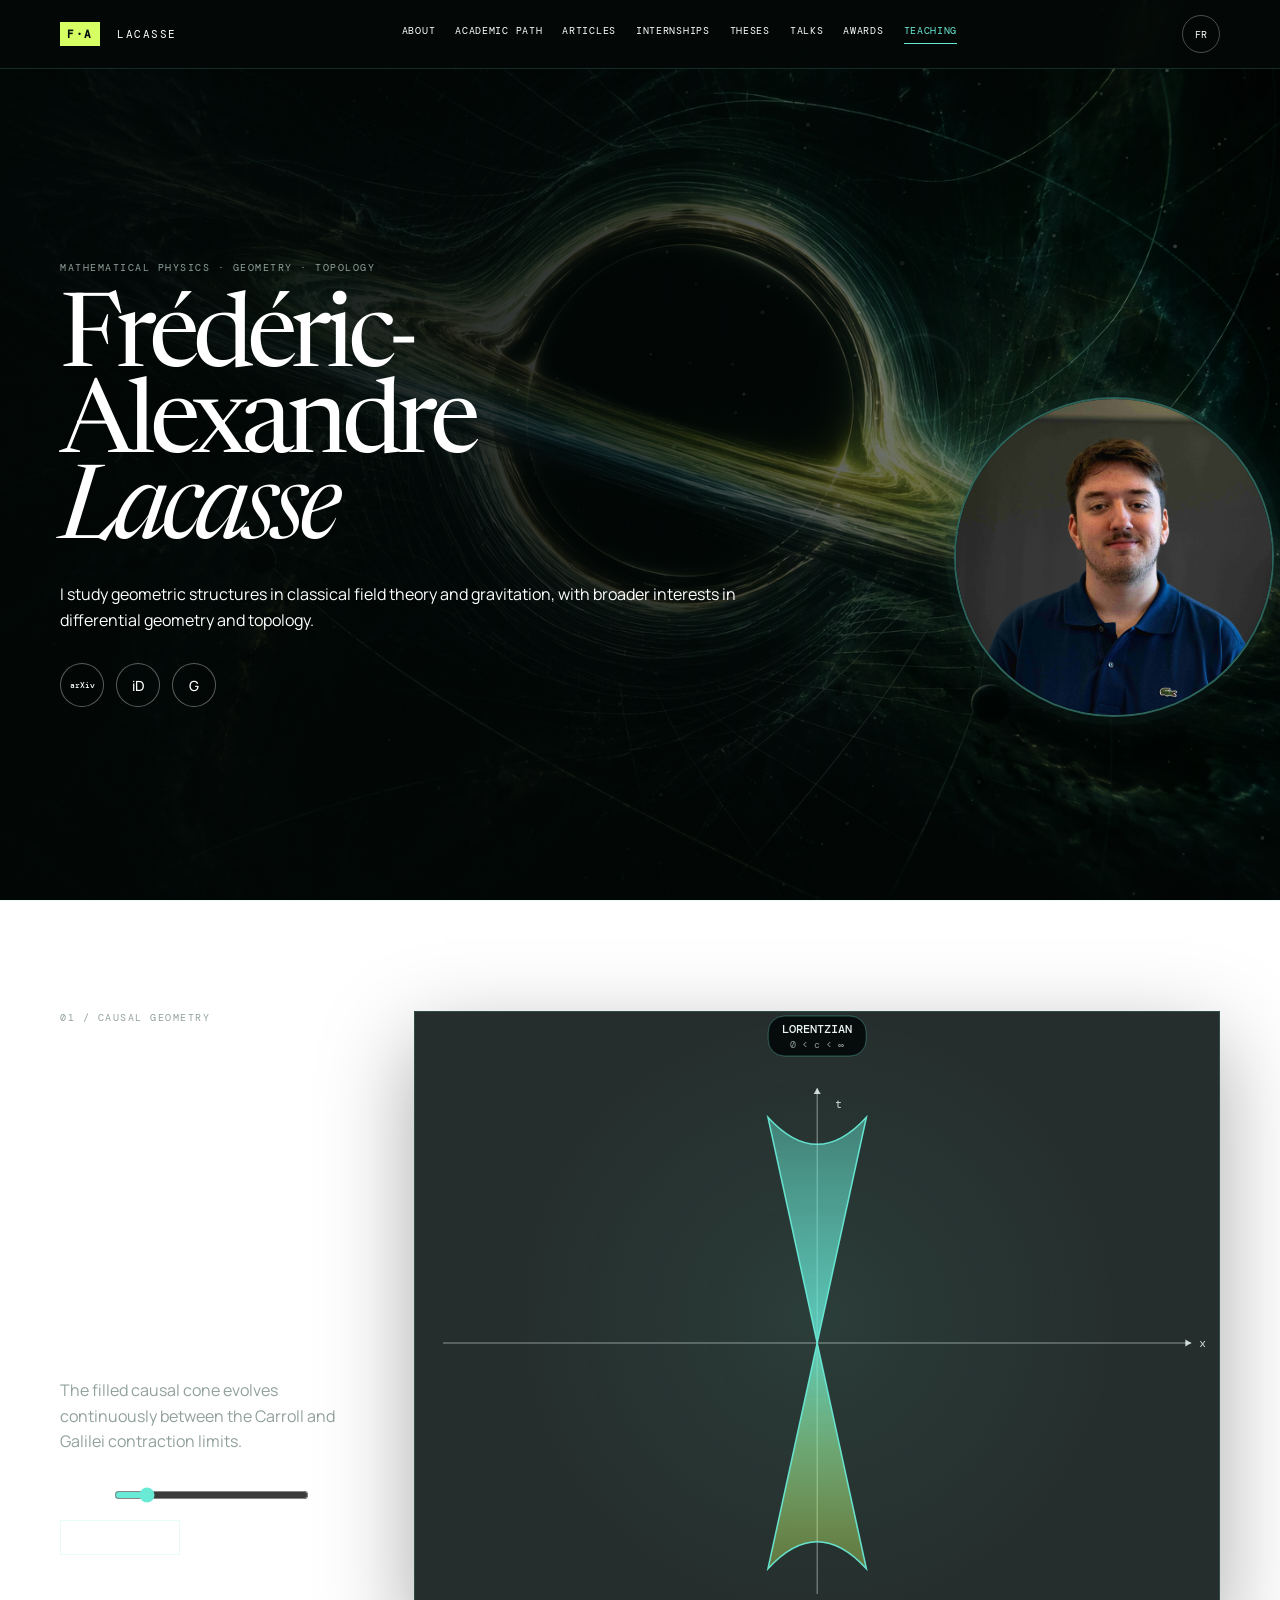
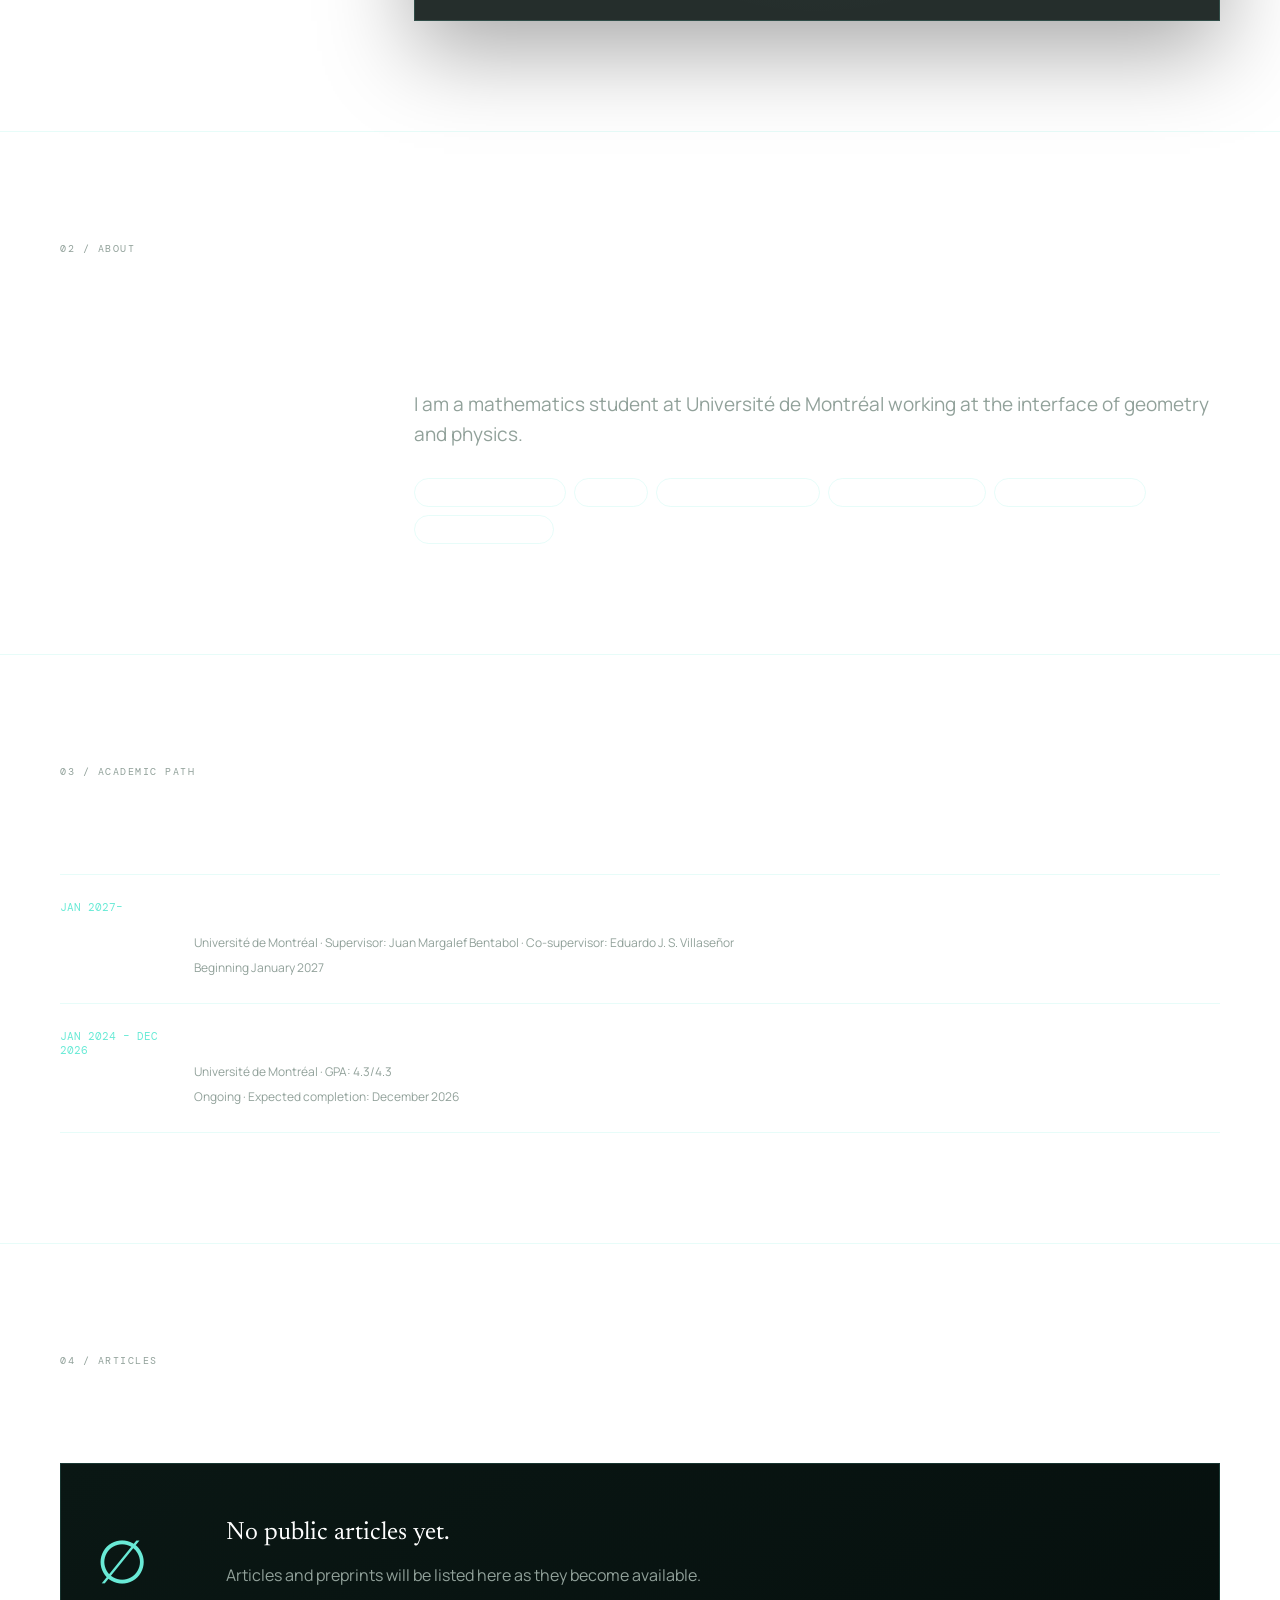
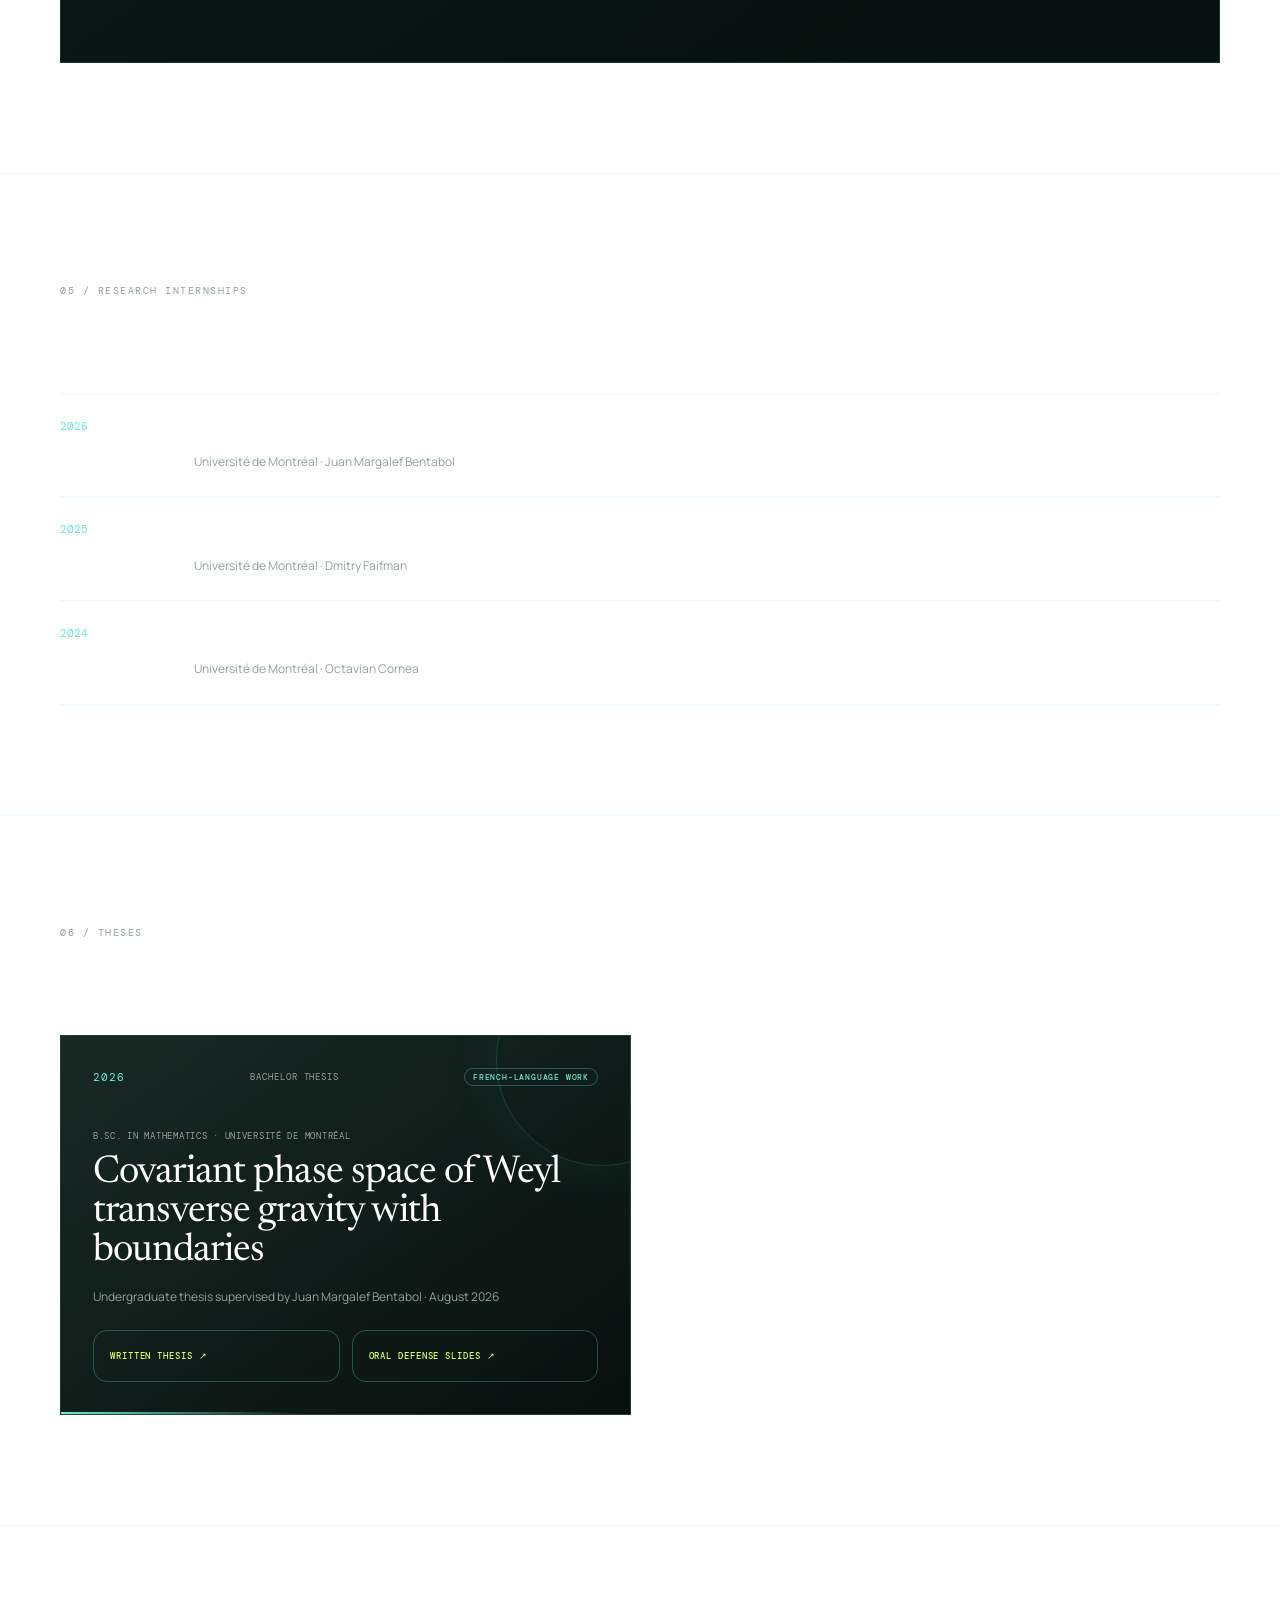
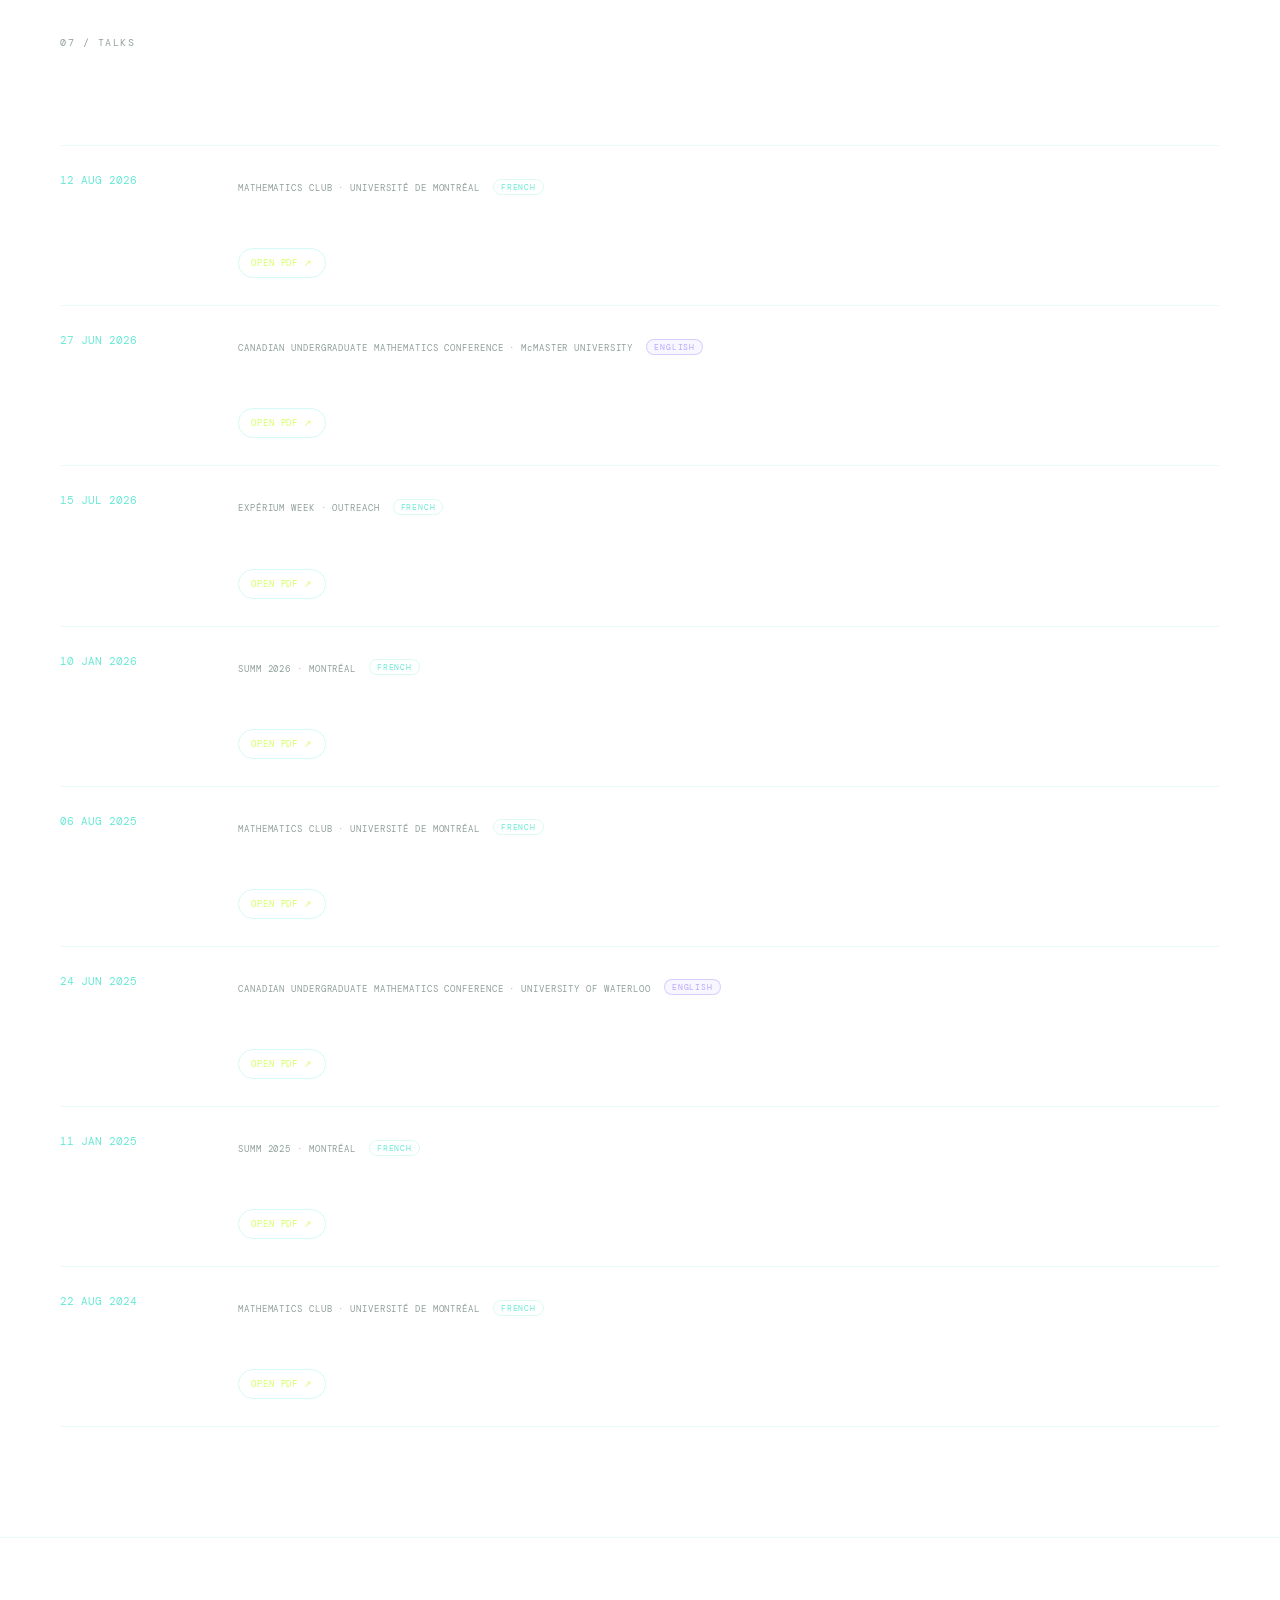
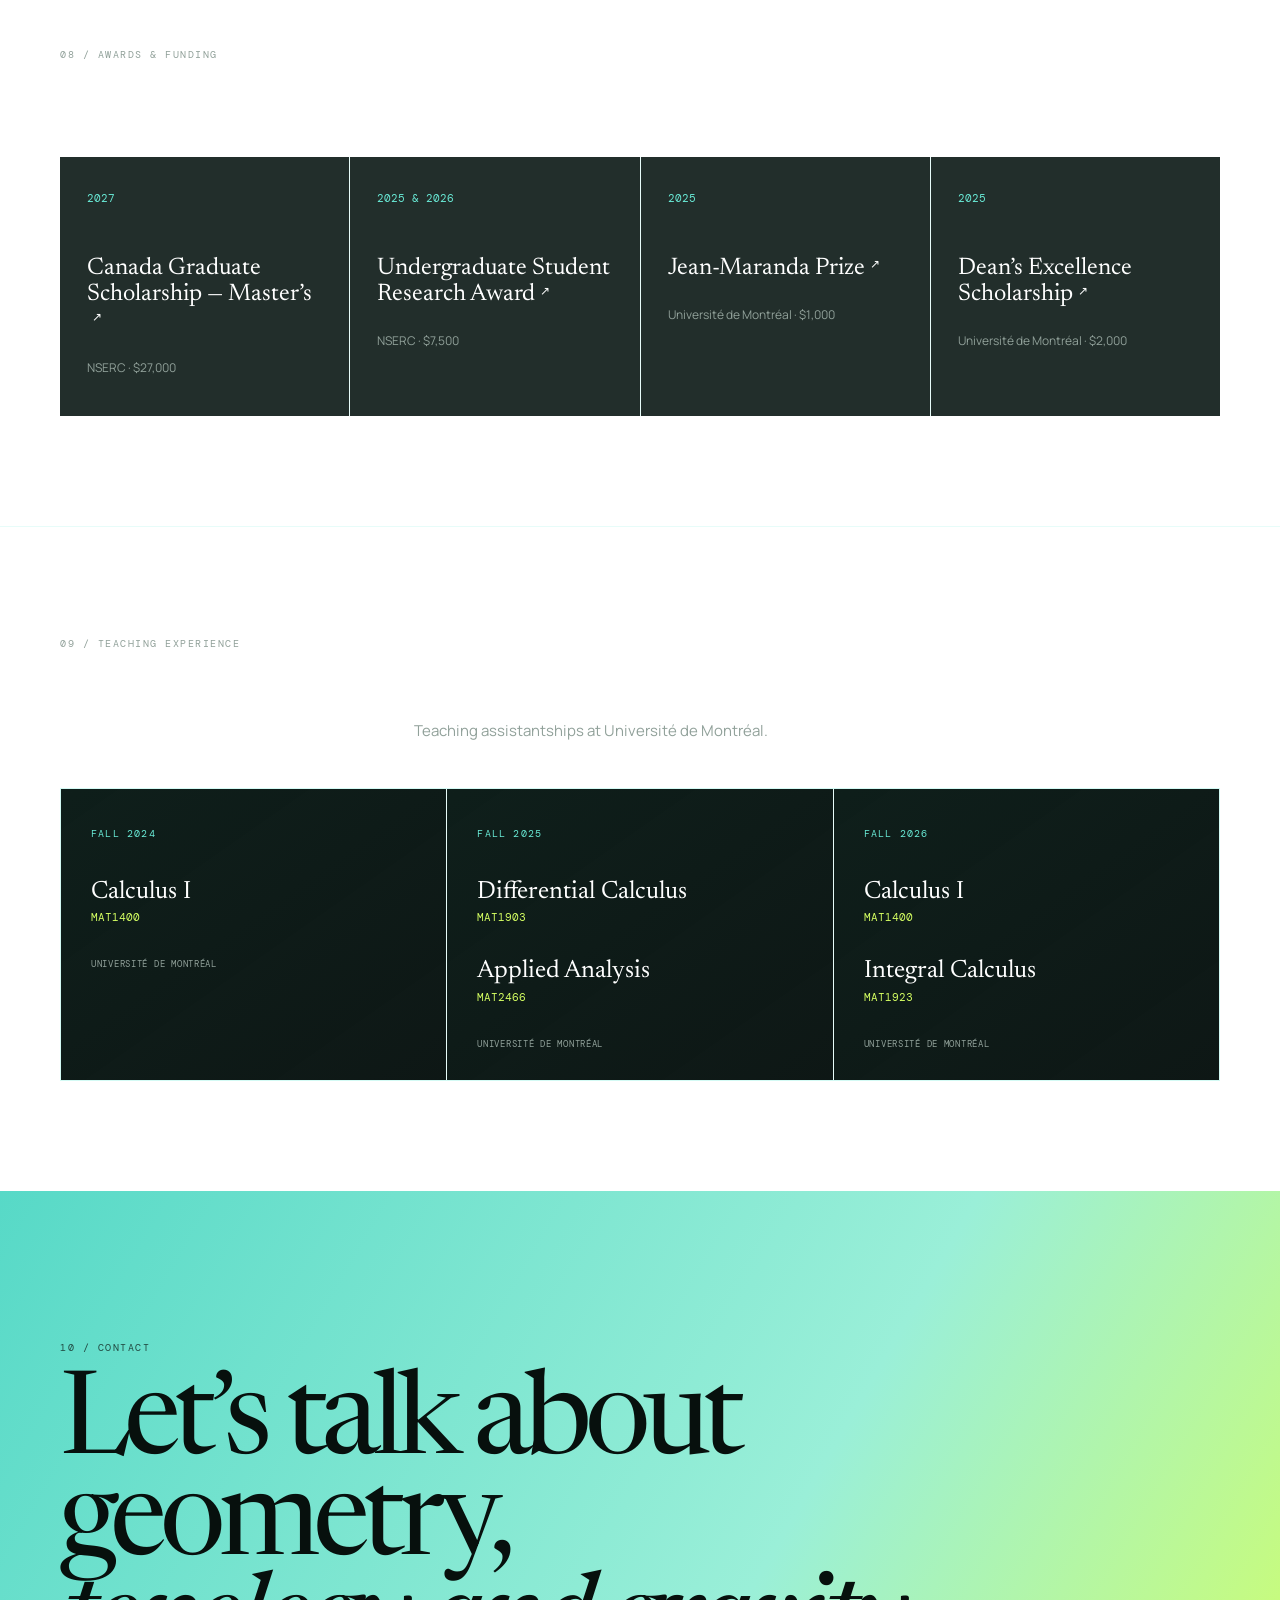
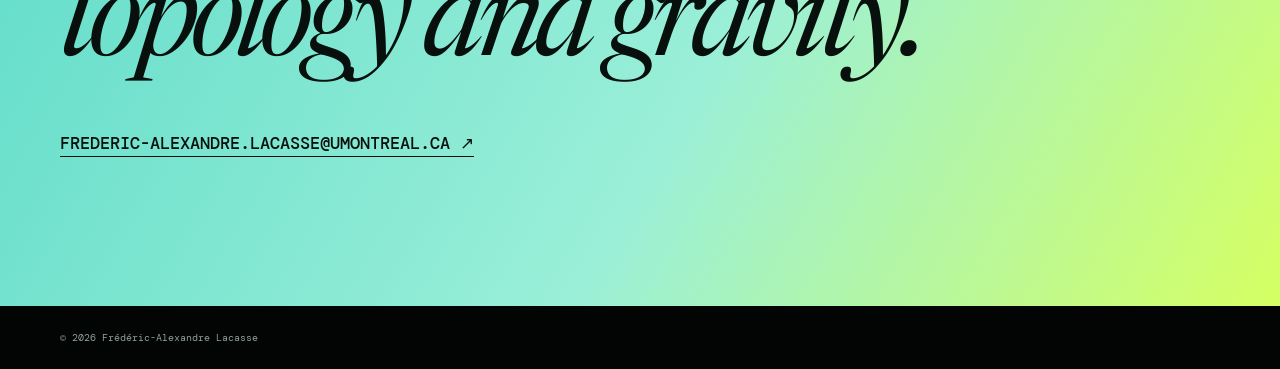
==== commit e1cf5568: "date bac" ====
--- a/index.html
+++ b/index.html
@@ -231,10 +231,10 @@
           </article>
           <article>
             <time
-              data-en="JAN 2024 – DEC 2027"
-              data-fr="JANV. 2024 – DÉC. 2027"
-            >
-              JAN 2024 – DEC 2027
+              data-en="JAN 2024 – DEC 2026"
+              data-fr="JANV. 2024 – DÉC. 2026"
+            >
+              JAN 2024 – DEC 2026
             </time>
             <div>
               <h3
@@ -250,10 +250,10 @@
                 Université de Montréal · GPA: 4.3/4.3
               </p>
               <p
-                data-en="Ongoing · Expected completion: December 2027"
-                data-fr="En cours · Fin prévue : décembre 2027"
-              >
-                Ongoing · Expected completion: December 2027
+                data-en="Ongoing · Expected completion: December 2026"
+                data-fr="En cours · Fin prévue : décembre 2026"
+              >
+                Ongoing · Expected completion: December 2026
               </p>
             </div>
           </article>
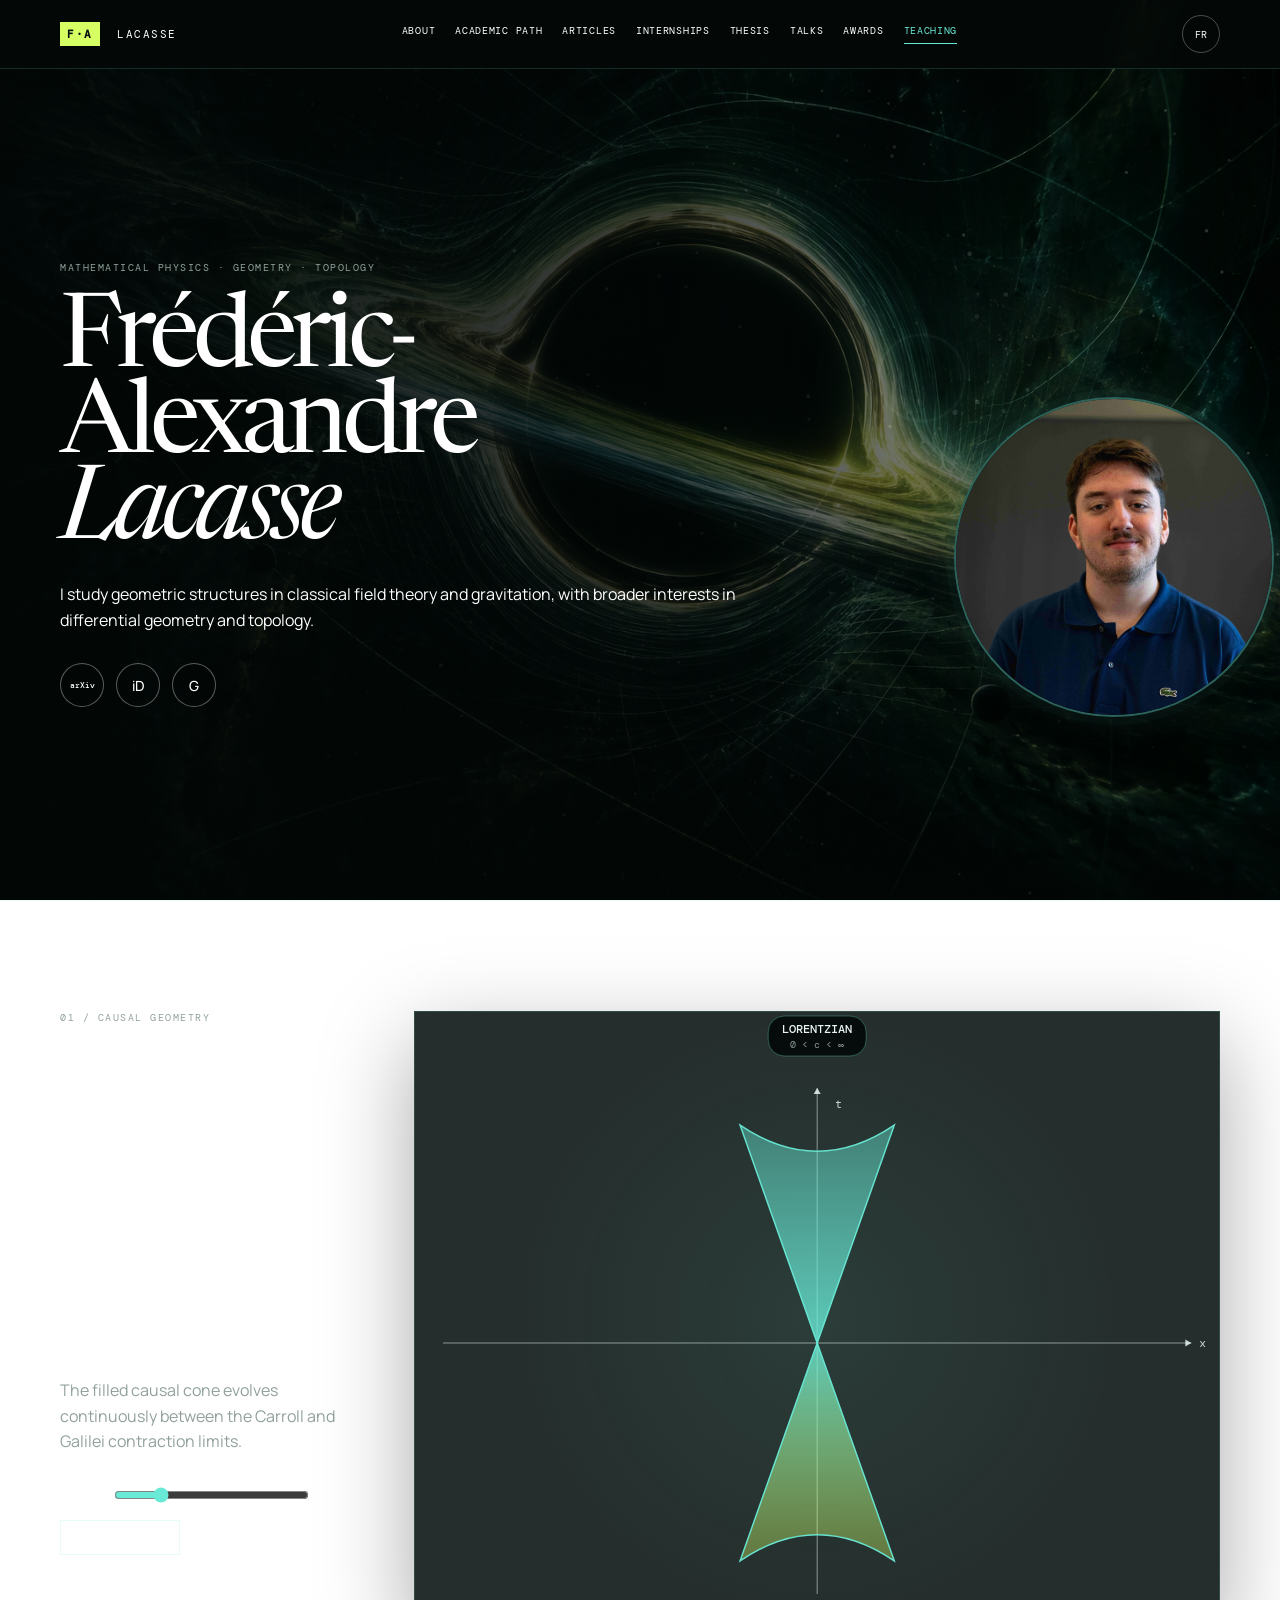
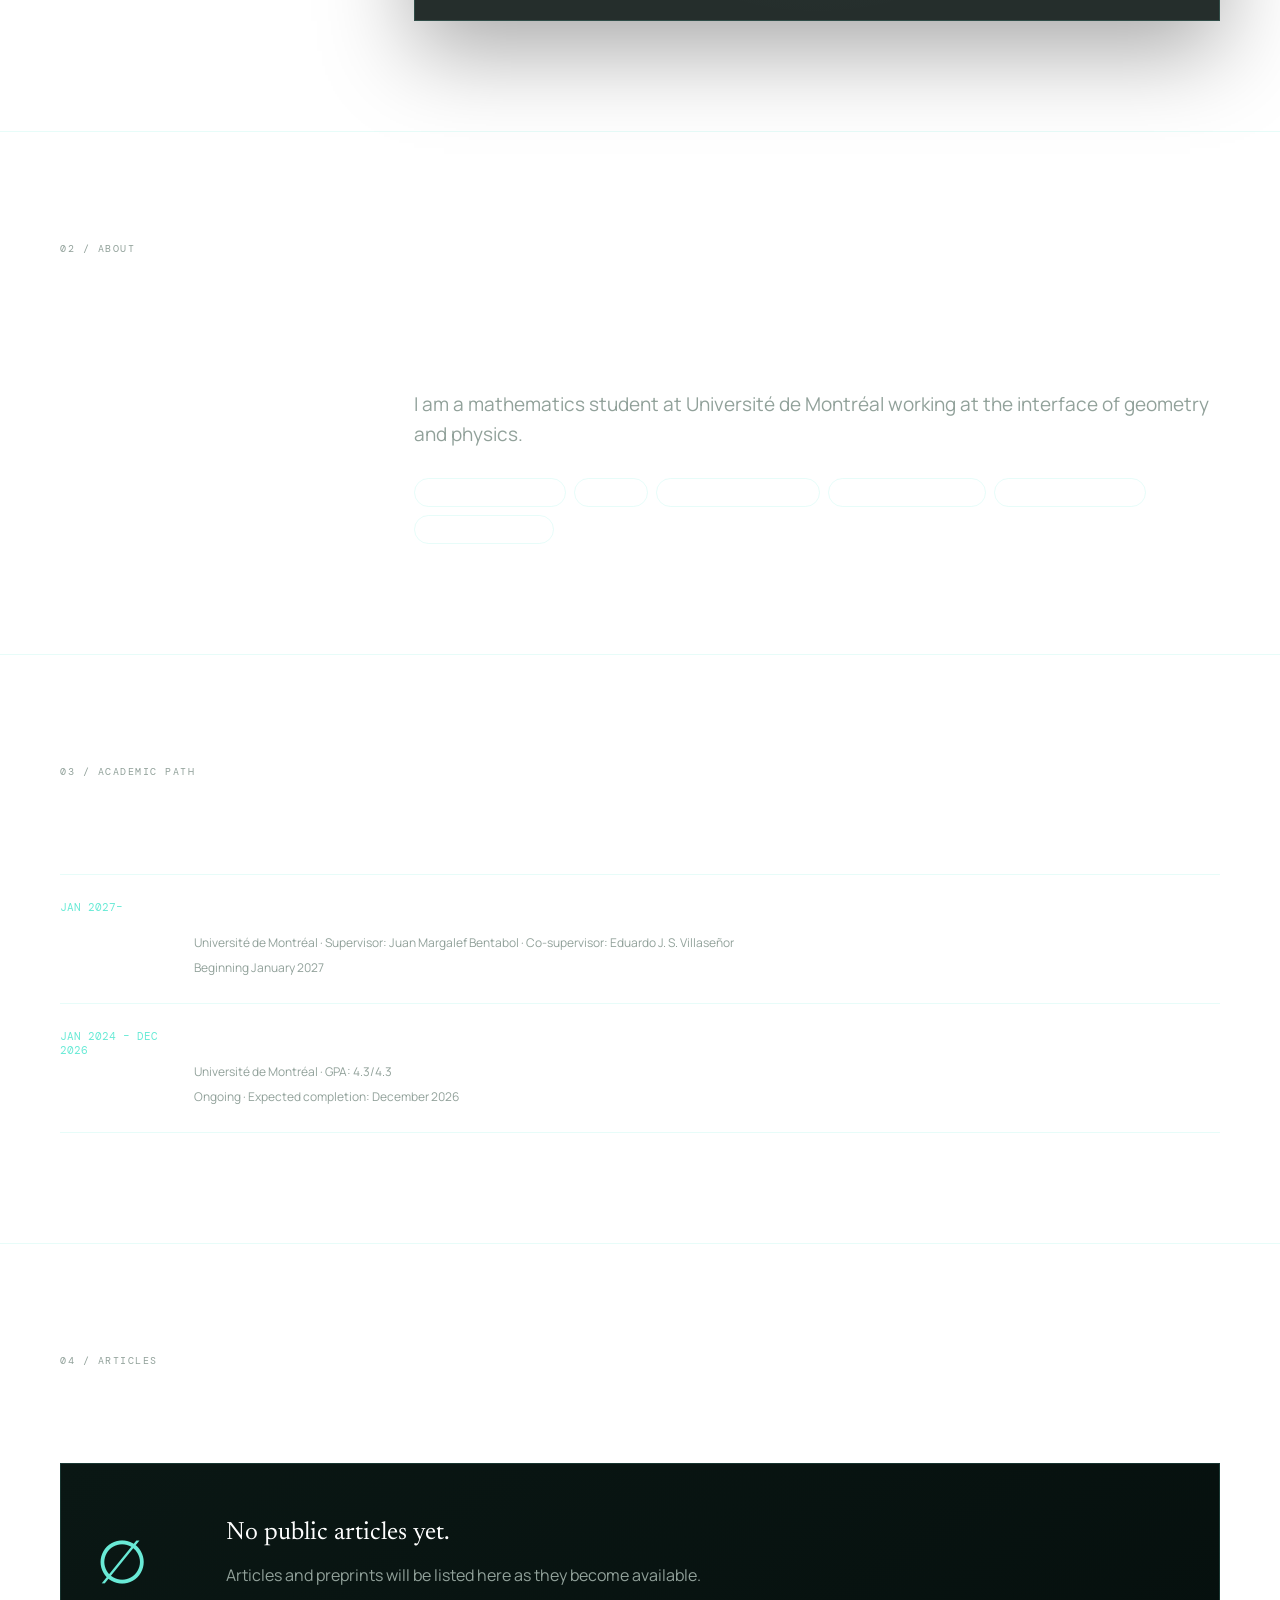
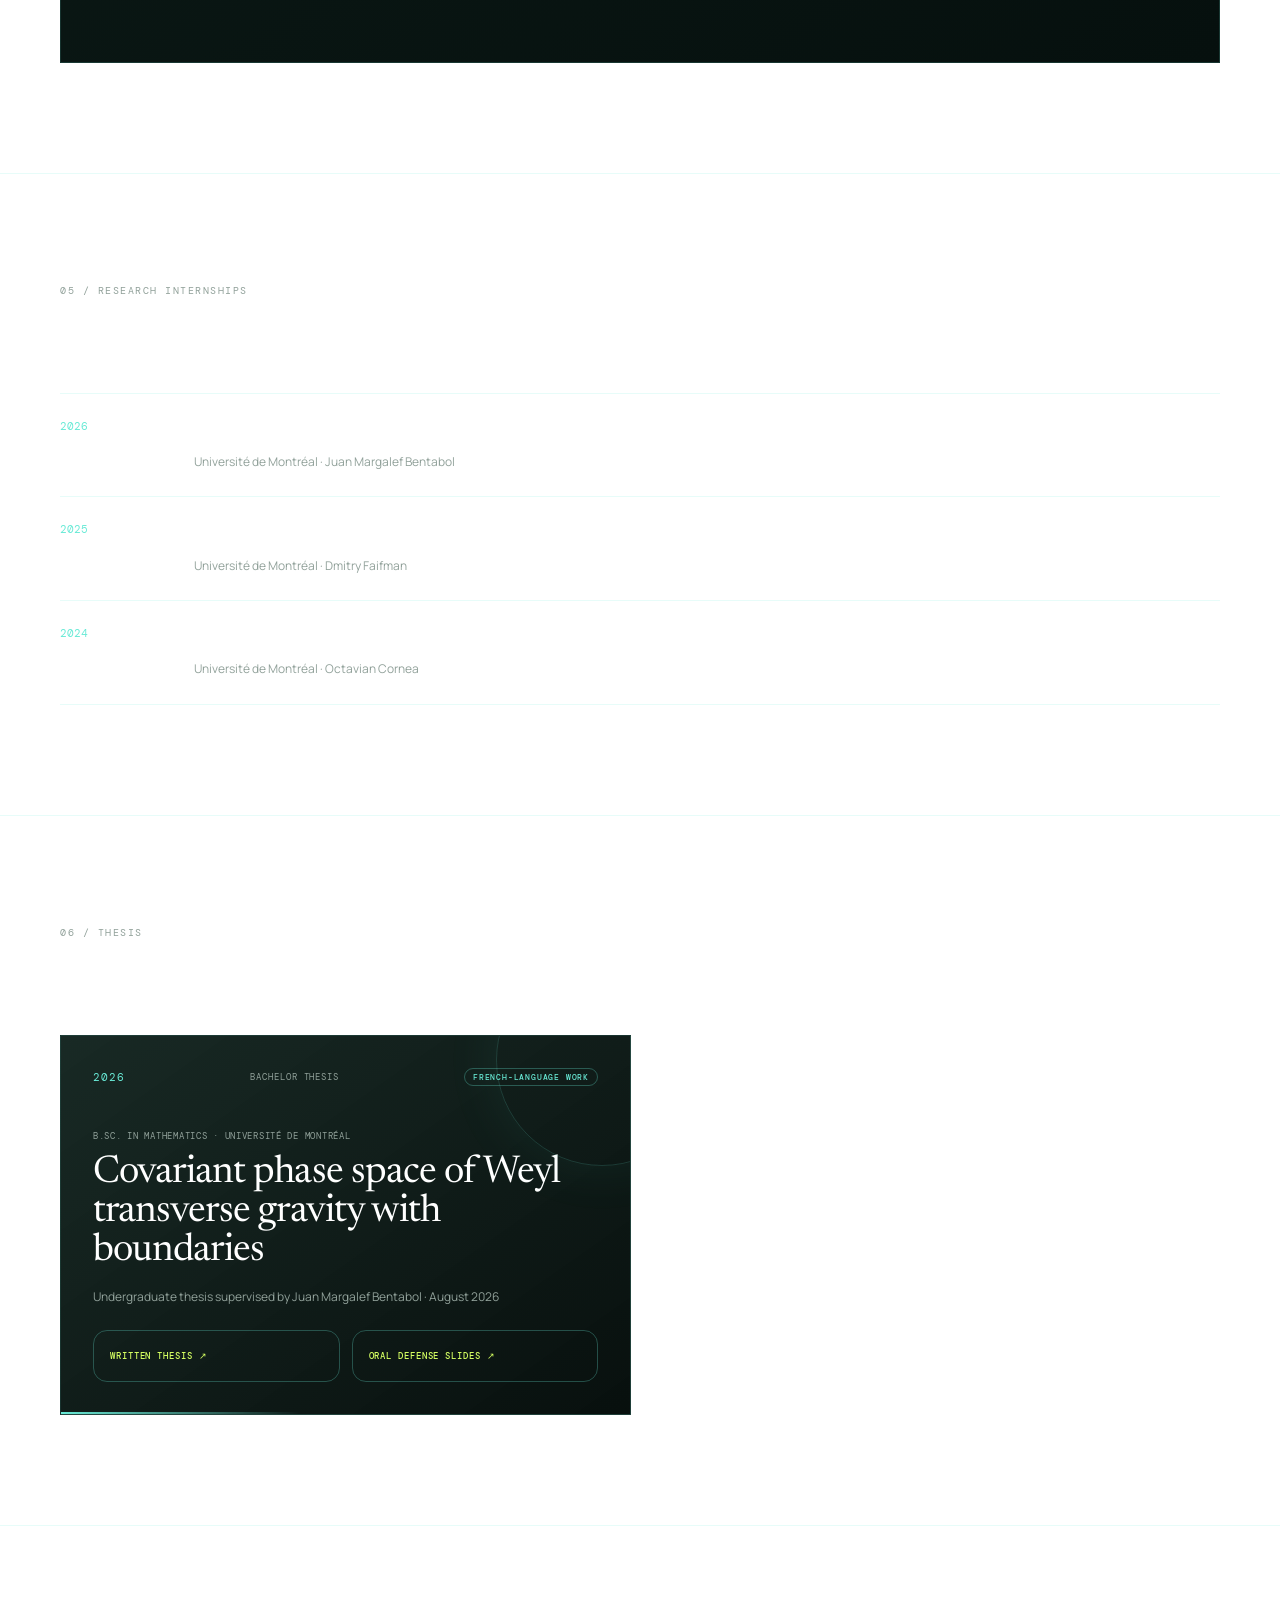
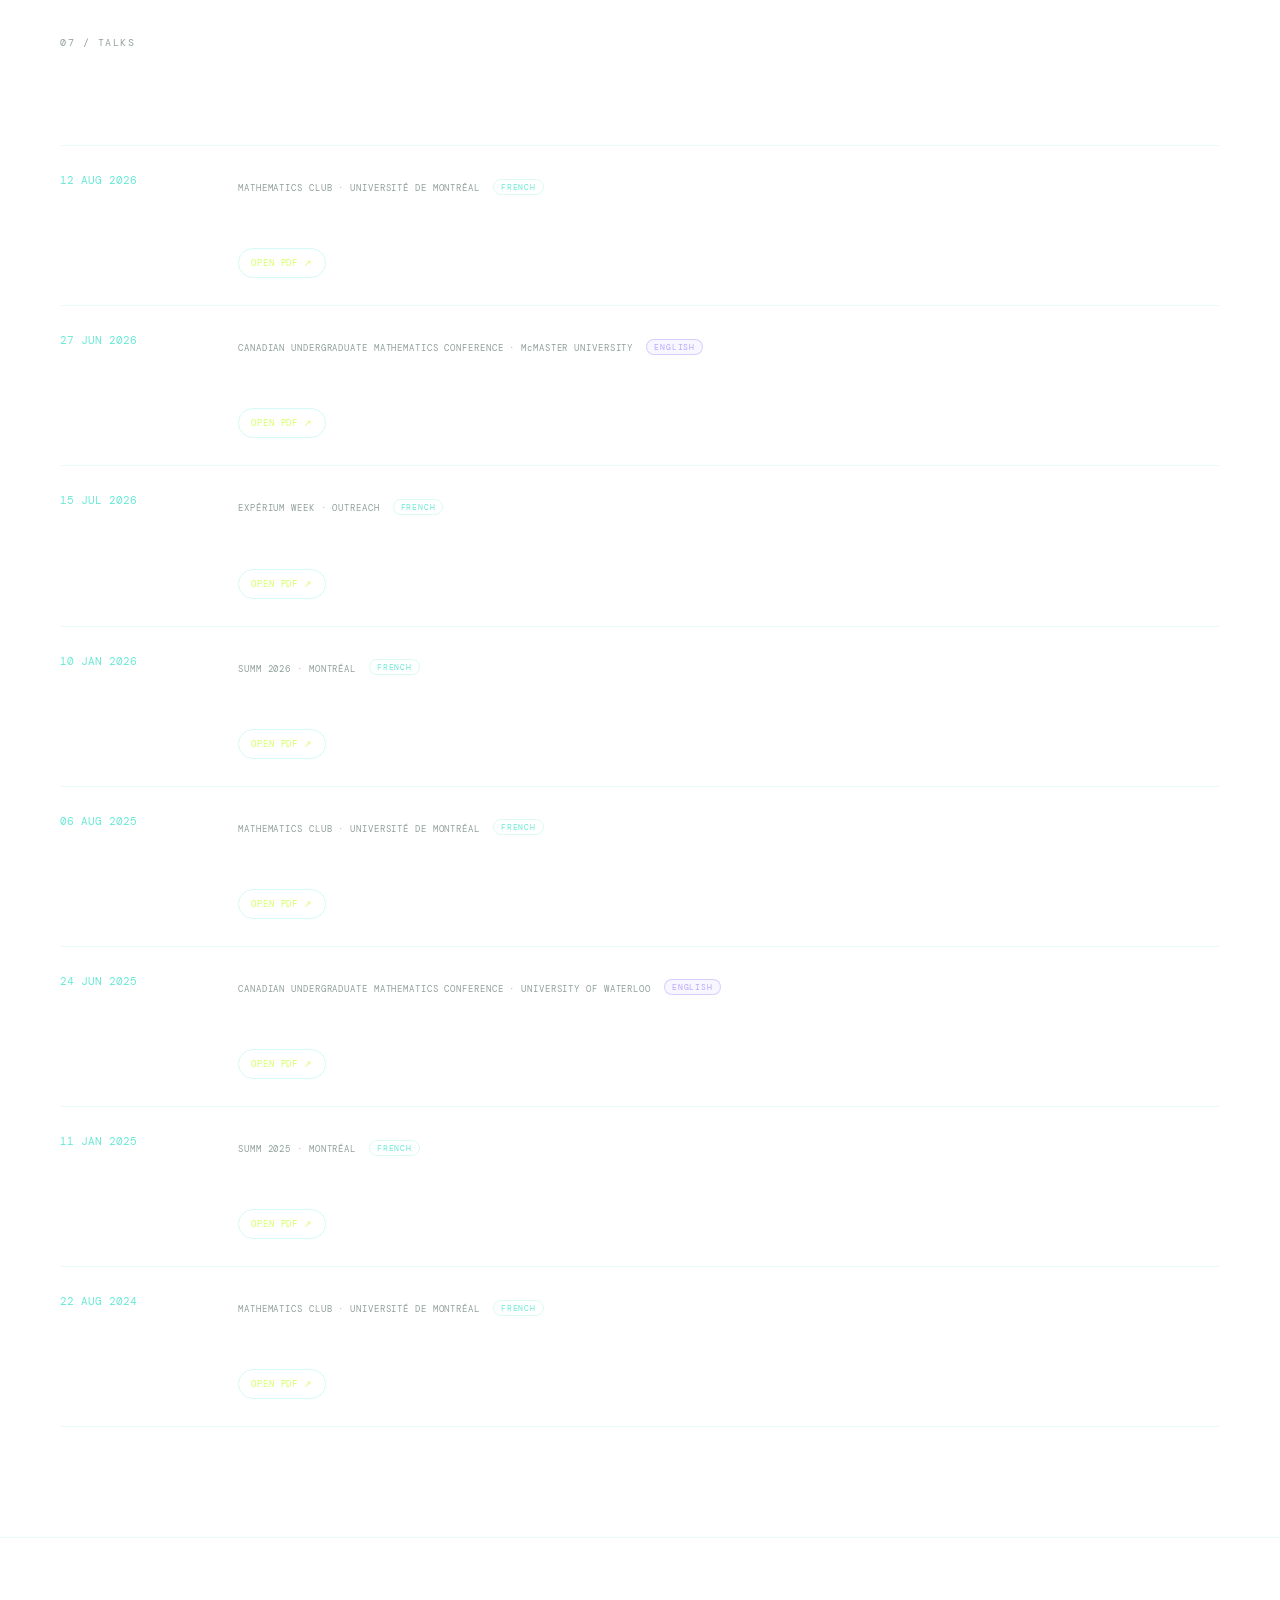
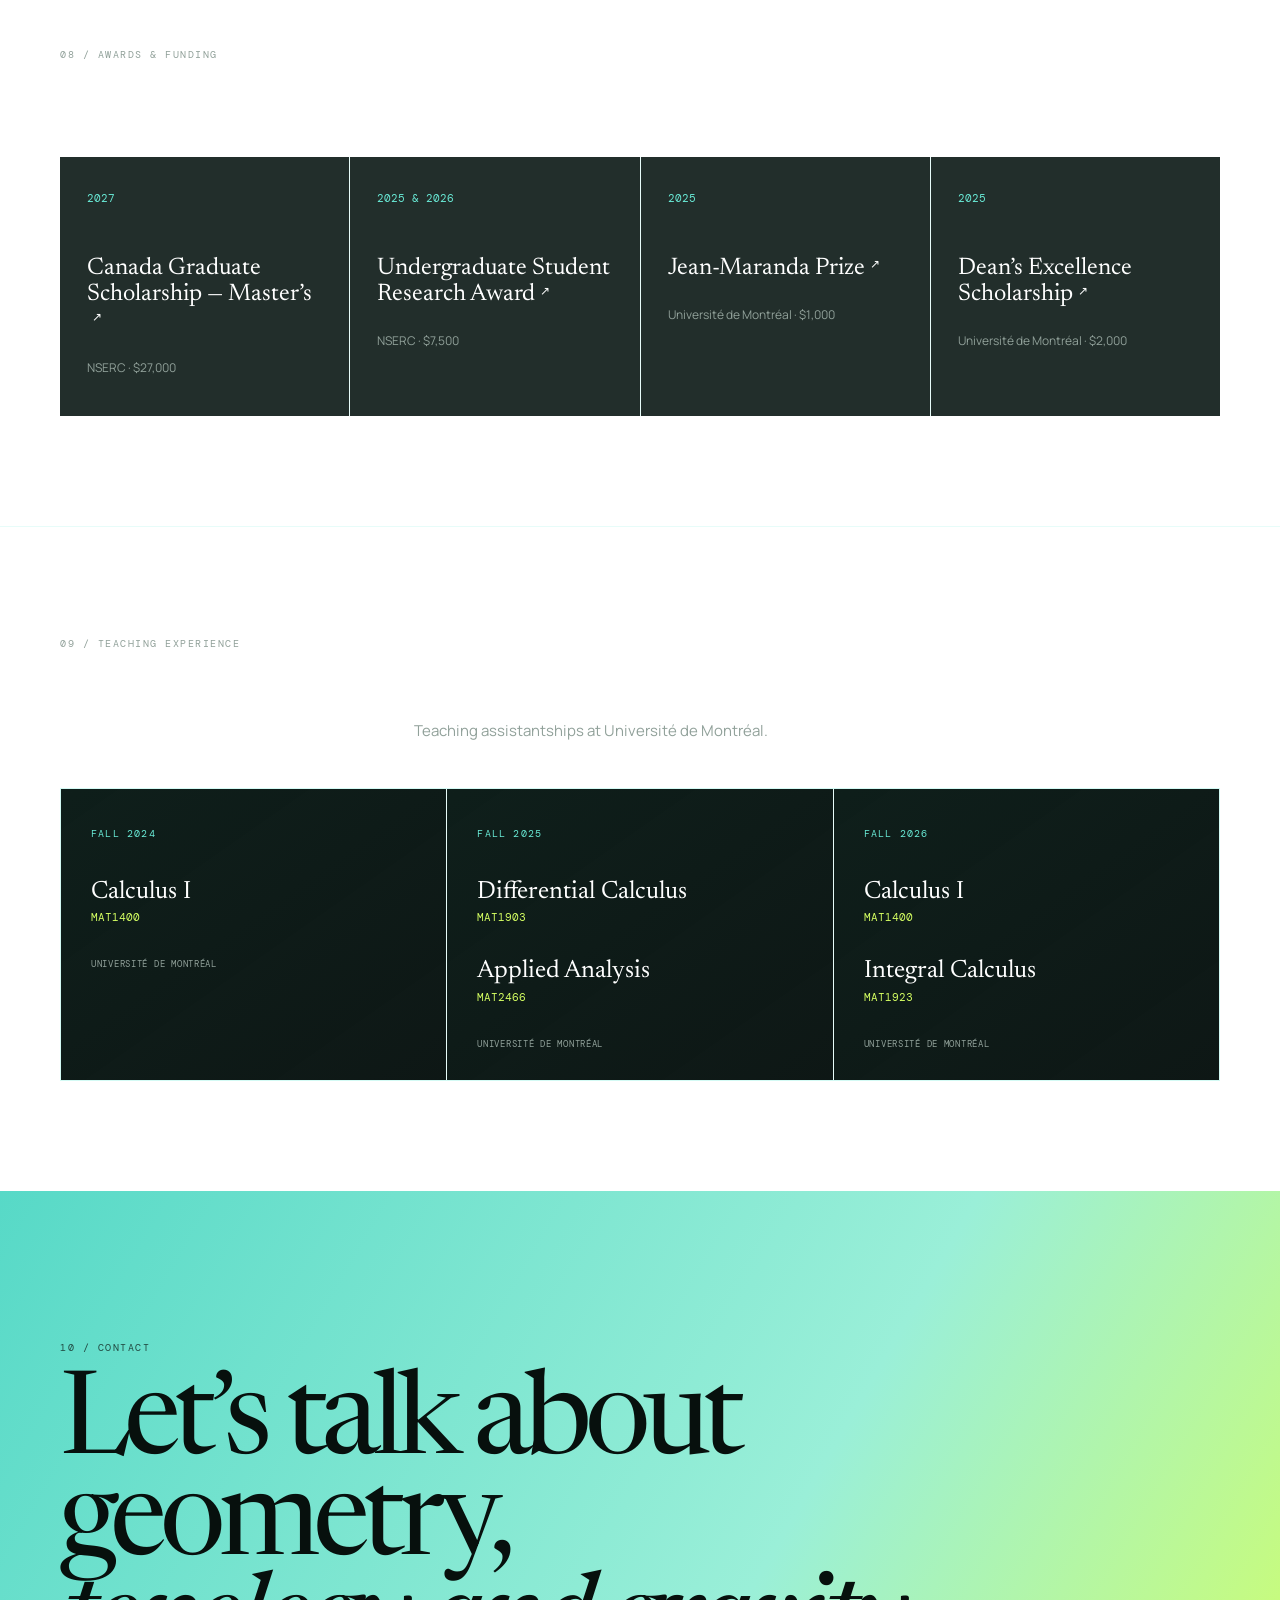
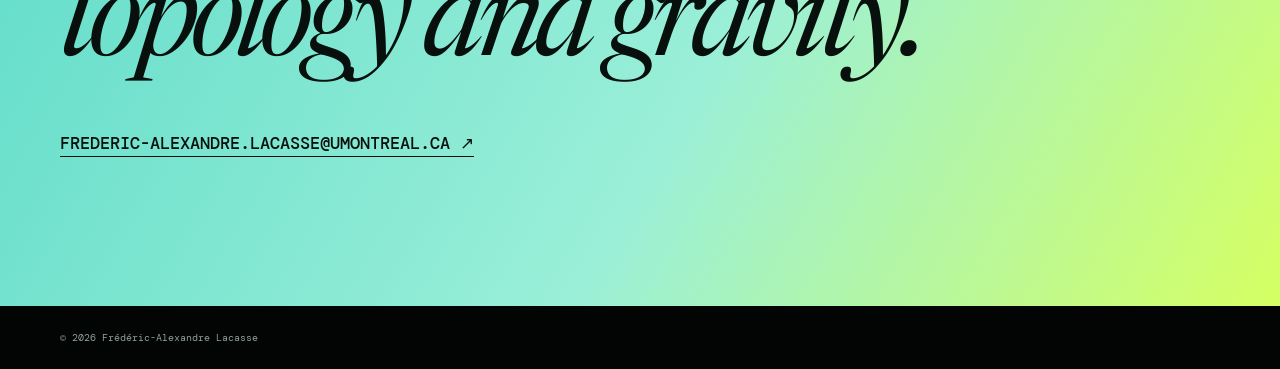
==== commit ad4ad63b: "Update index.html" ====
--- a/index.html
+++ b/index.html
@@ -36,7 +36,7 @@
           <a data-en="Internships" data-fr="Stages" href="#work">
             Internships
           </a>
-          <a data-en="Theses" data-fr="Mémoires" href="#thesis"> Theses </a>
+          <a data-en="Thesis" data-fr="Mémoire" href="#thesis"> Thesis </a>
           <a data-en="Talks" data-fr="Conférences" href="#talks"> Talks </a>
           <a data-en="Awards" data-fr="Bourses" href="#awards"> Awards </a>
           <a data-en="Teaching" data-fr="Enseignement" href="#teaching">
@@ -350,10 +350,10 @@
       </section>
       <section class="wrap section" id="thesis">
         <div class="heading reveal">
-          <p class="micro" data-en="06 / THESES" data-fr="06 / MÉMOIRES">
-            06 / THESES
+          <p class="micro" data-en="06 / THESIS" data-fr="06 / MÉMOIRE">
+            06 / THESIS
           </p>
-          <h2 data-en="Theses" data-fr="Mémoires">Theses</h2>
+          <h2 data-en="Thesis" data-fr="Mémoire">Thesis</h2>
         </div>
         <div class="thesis-grid reveal">
           <article class="thesis-card">
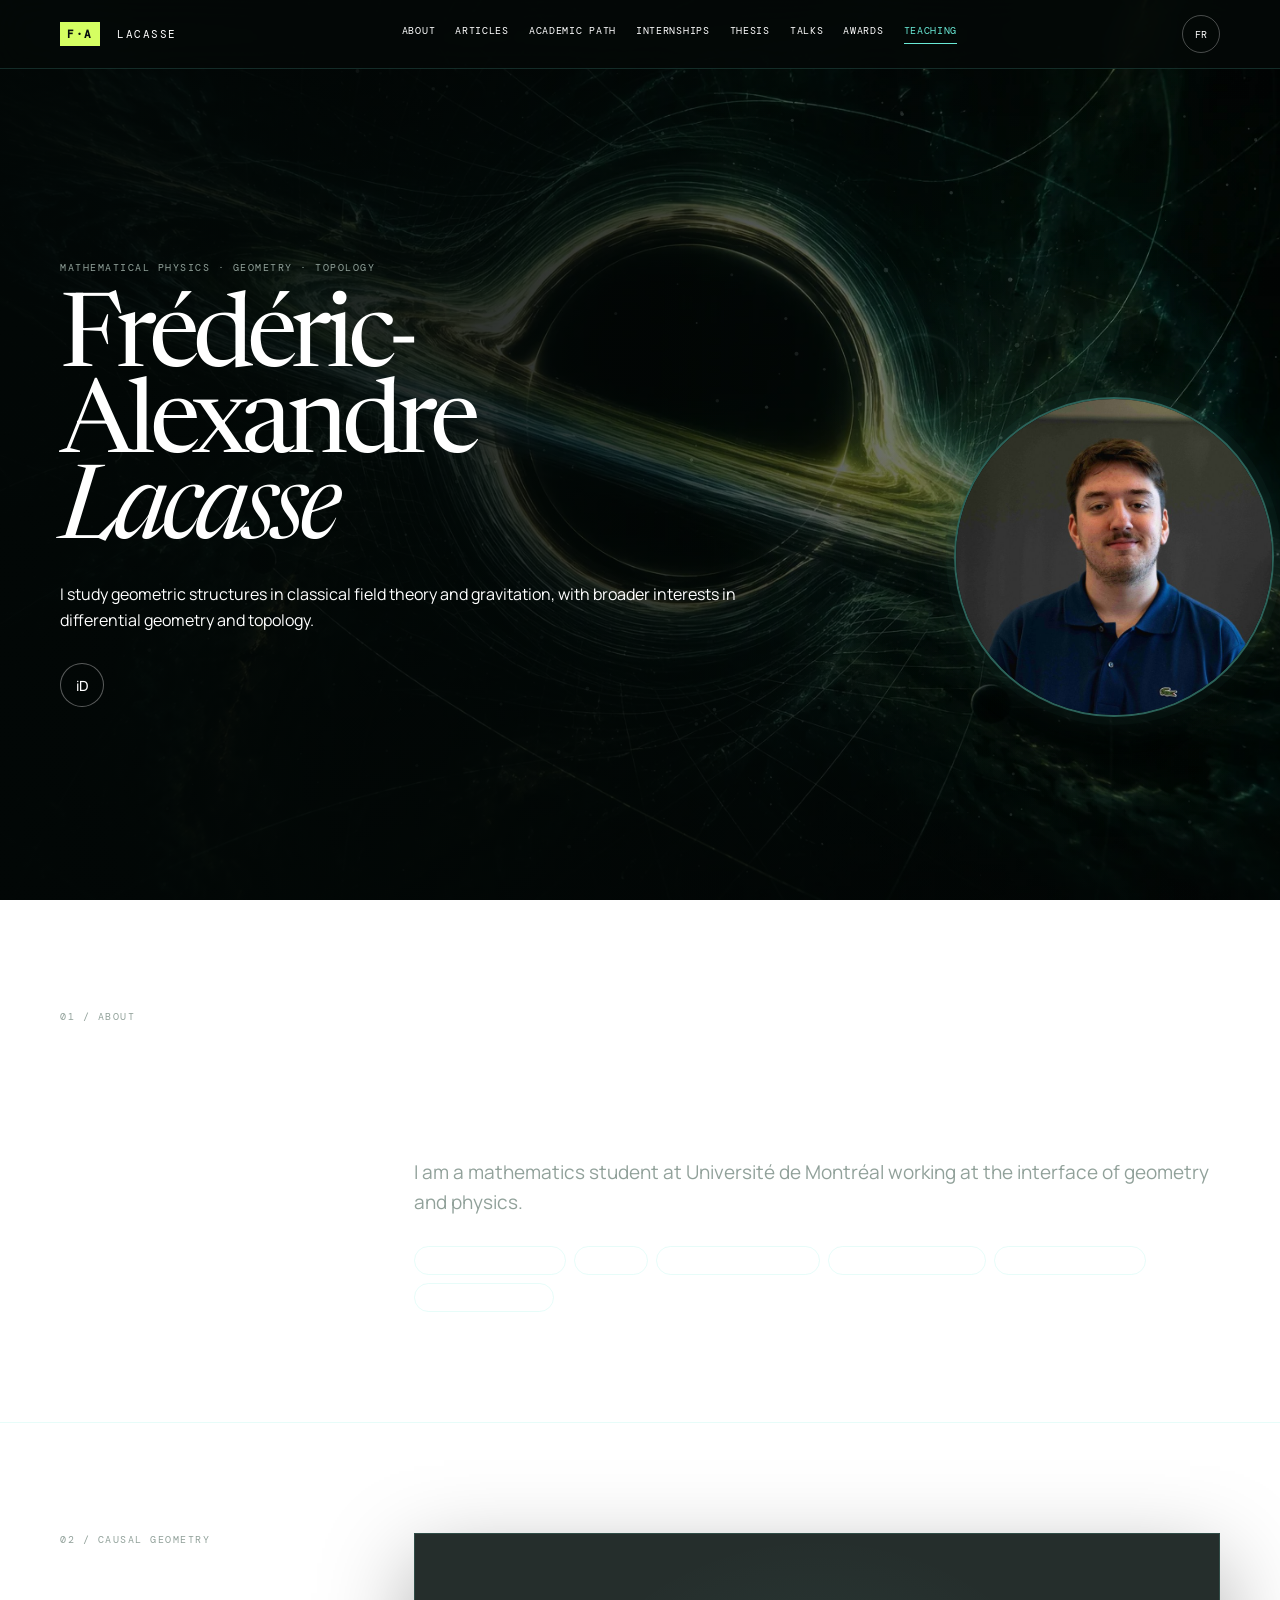
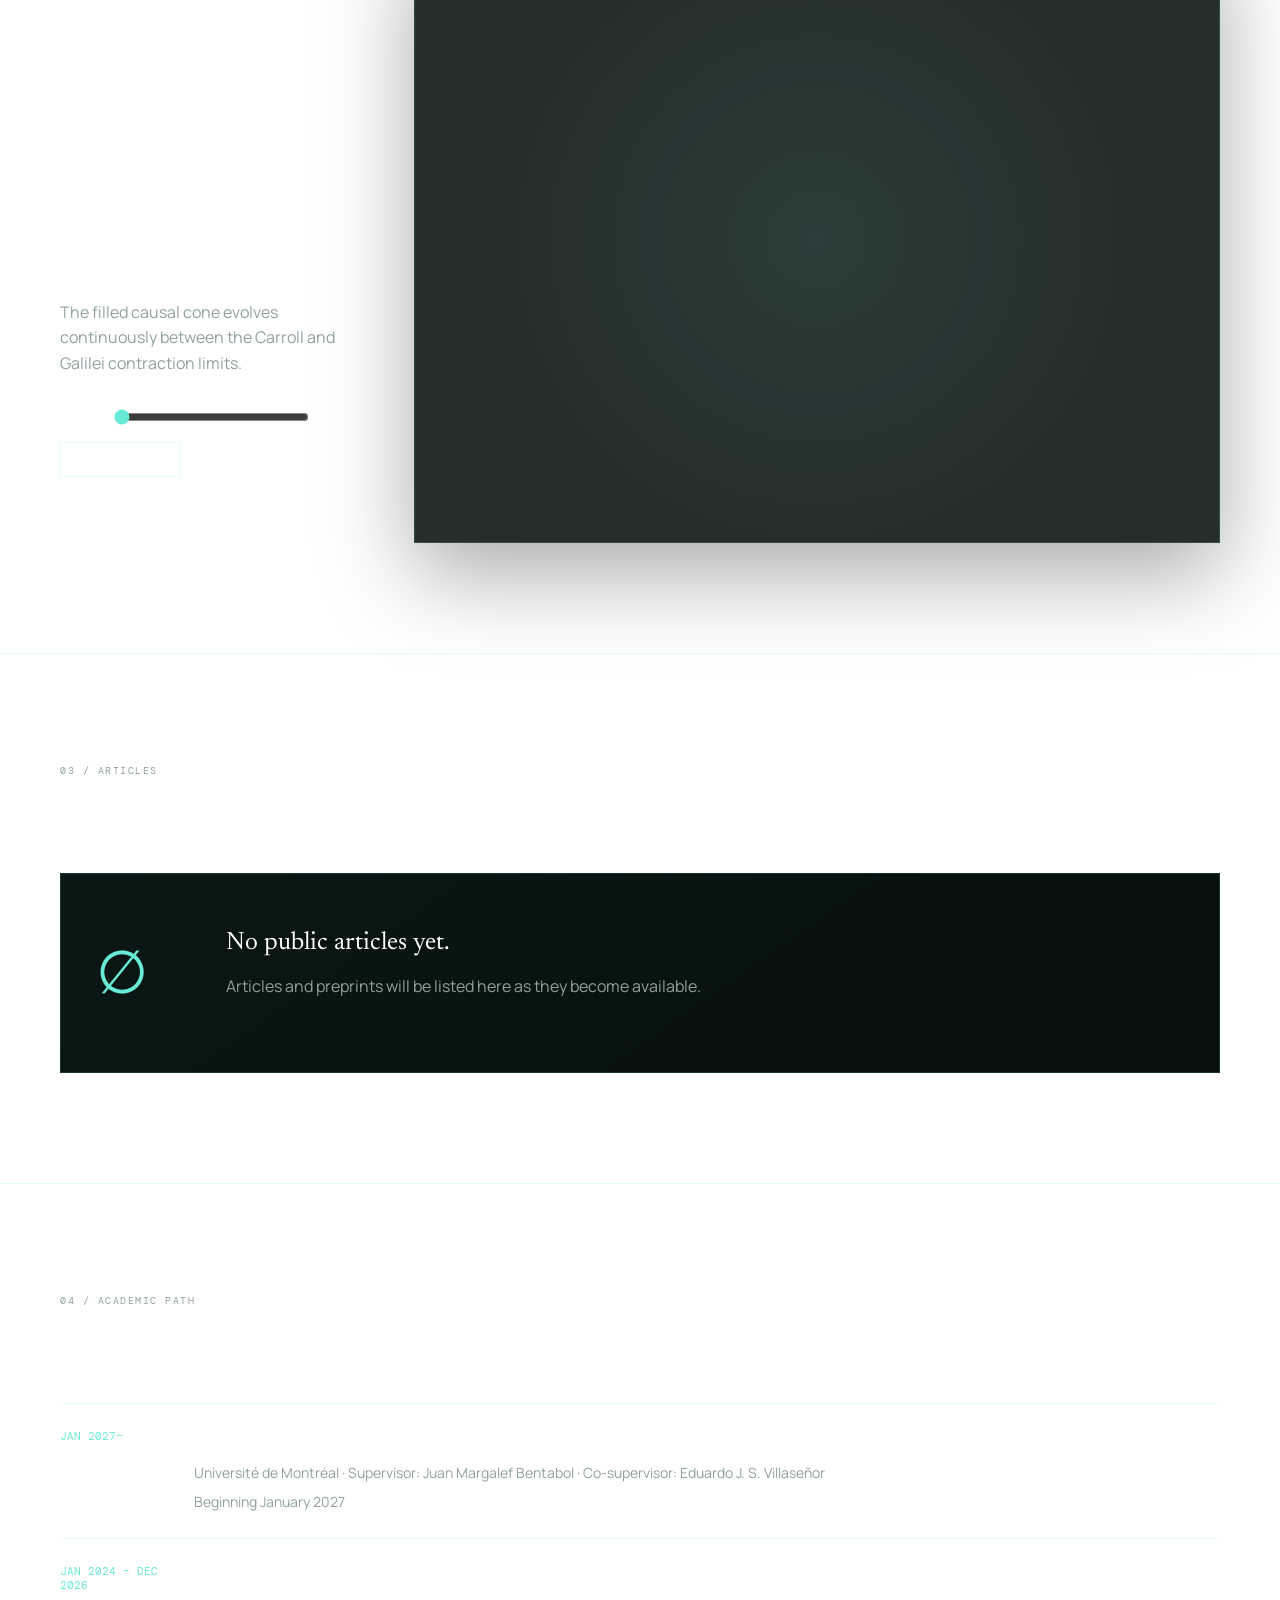
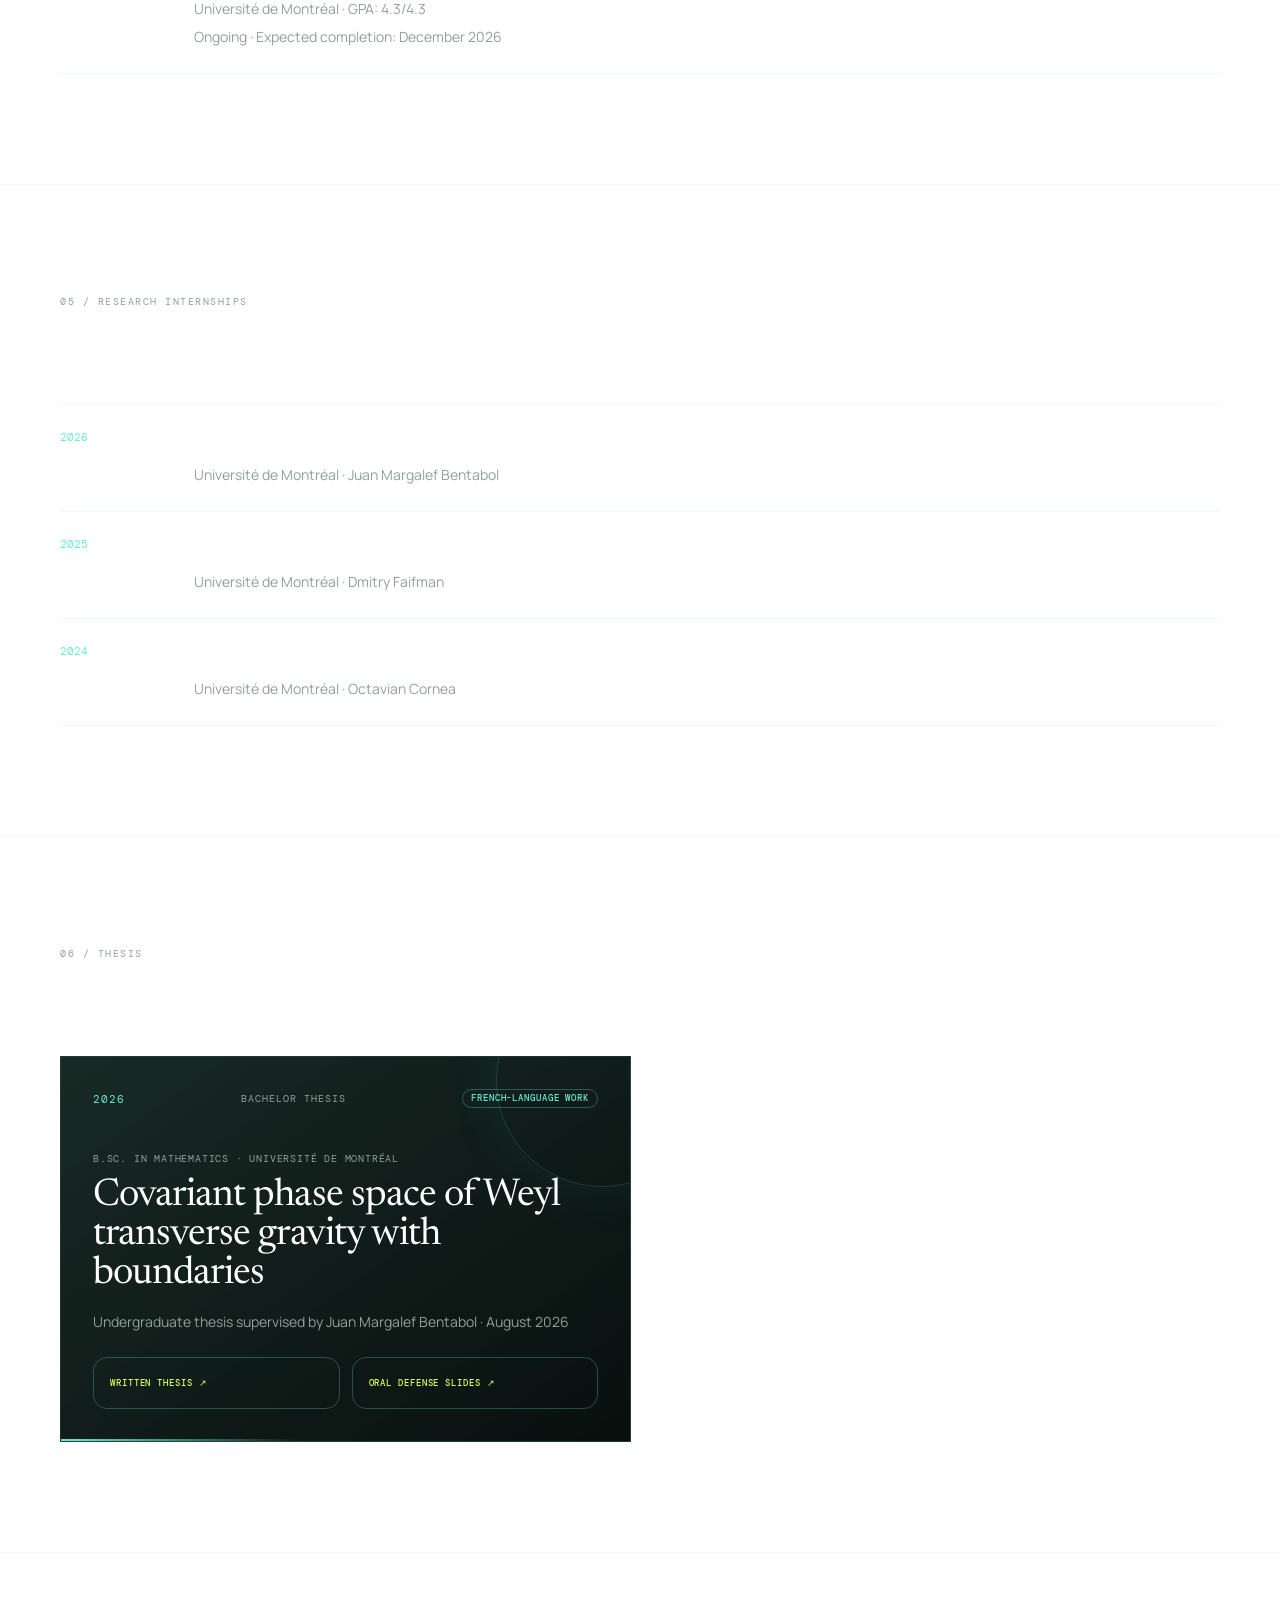
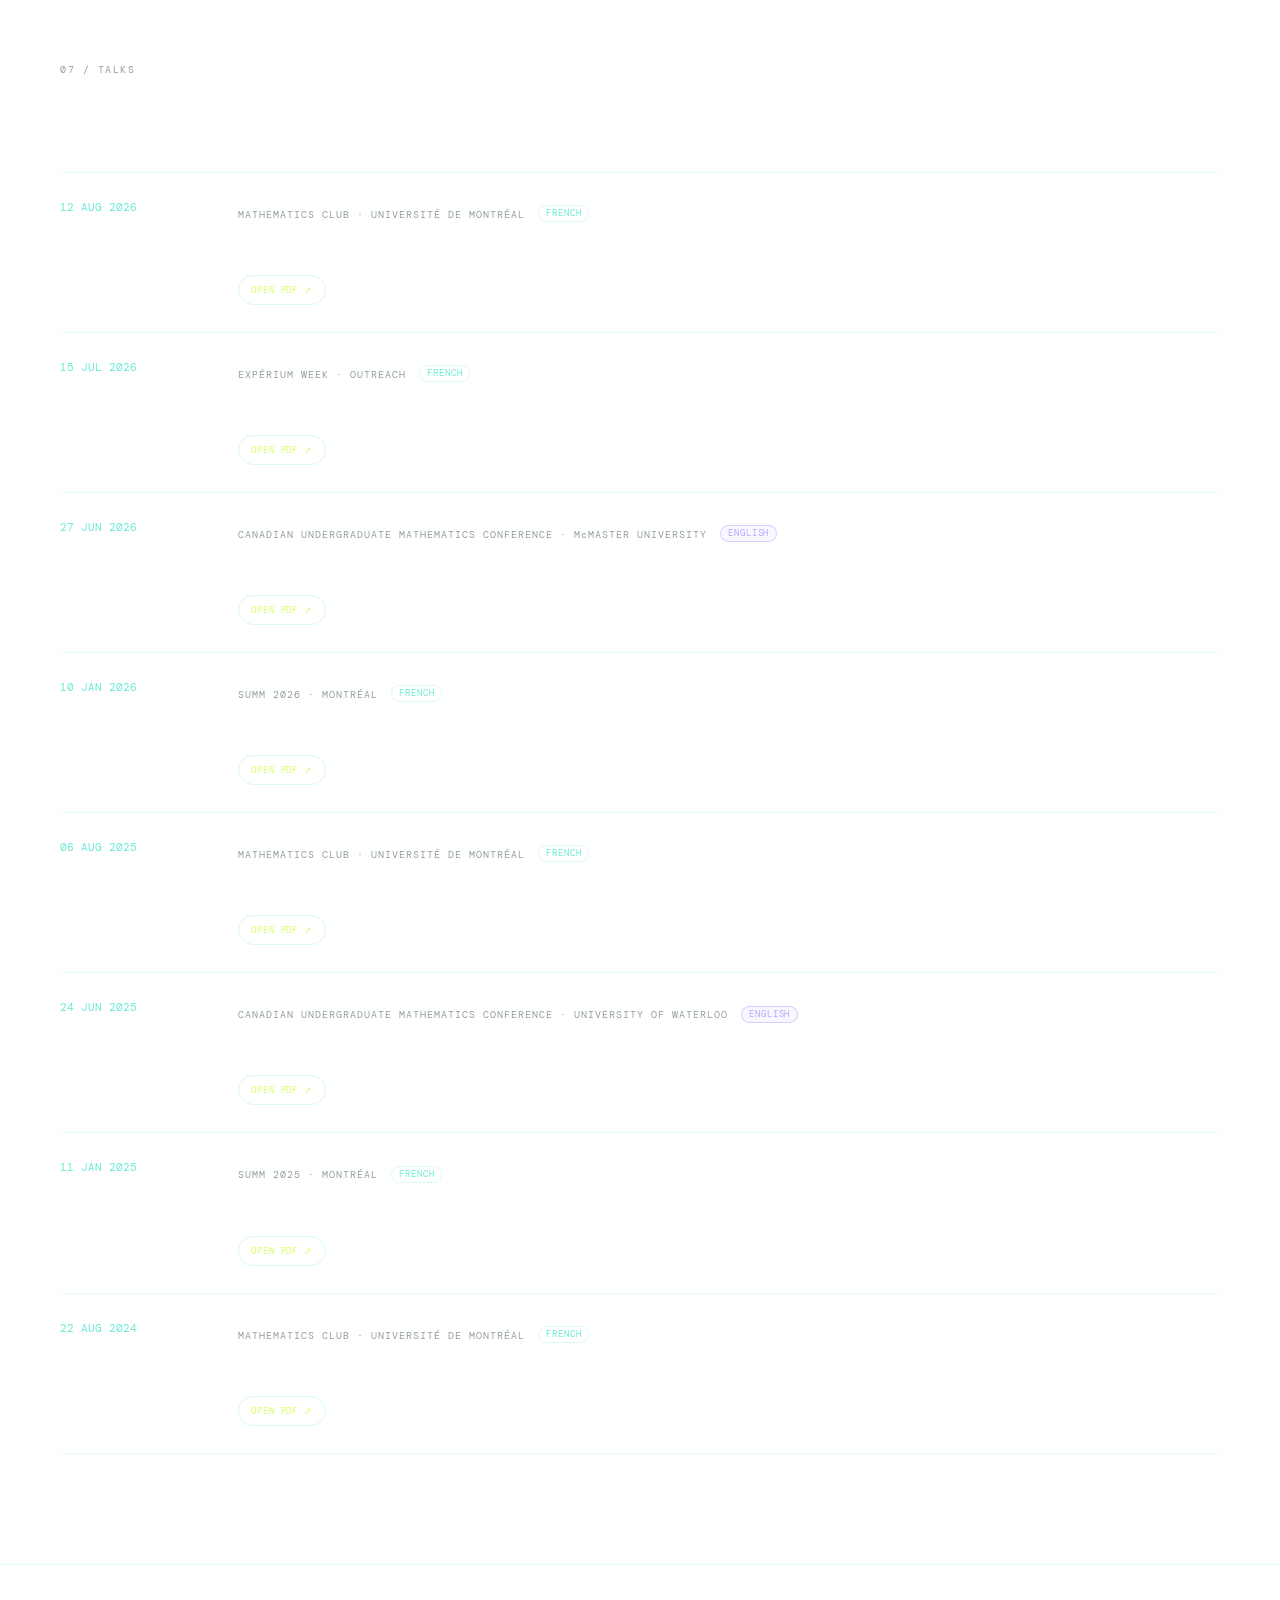
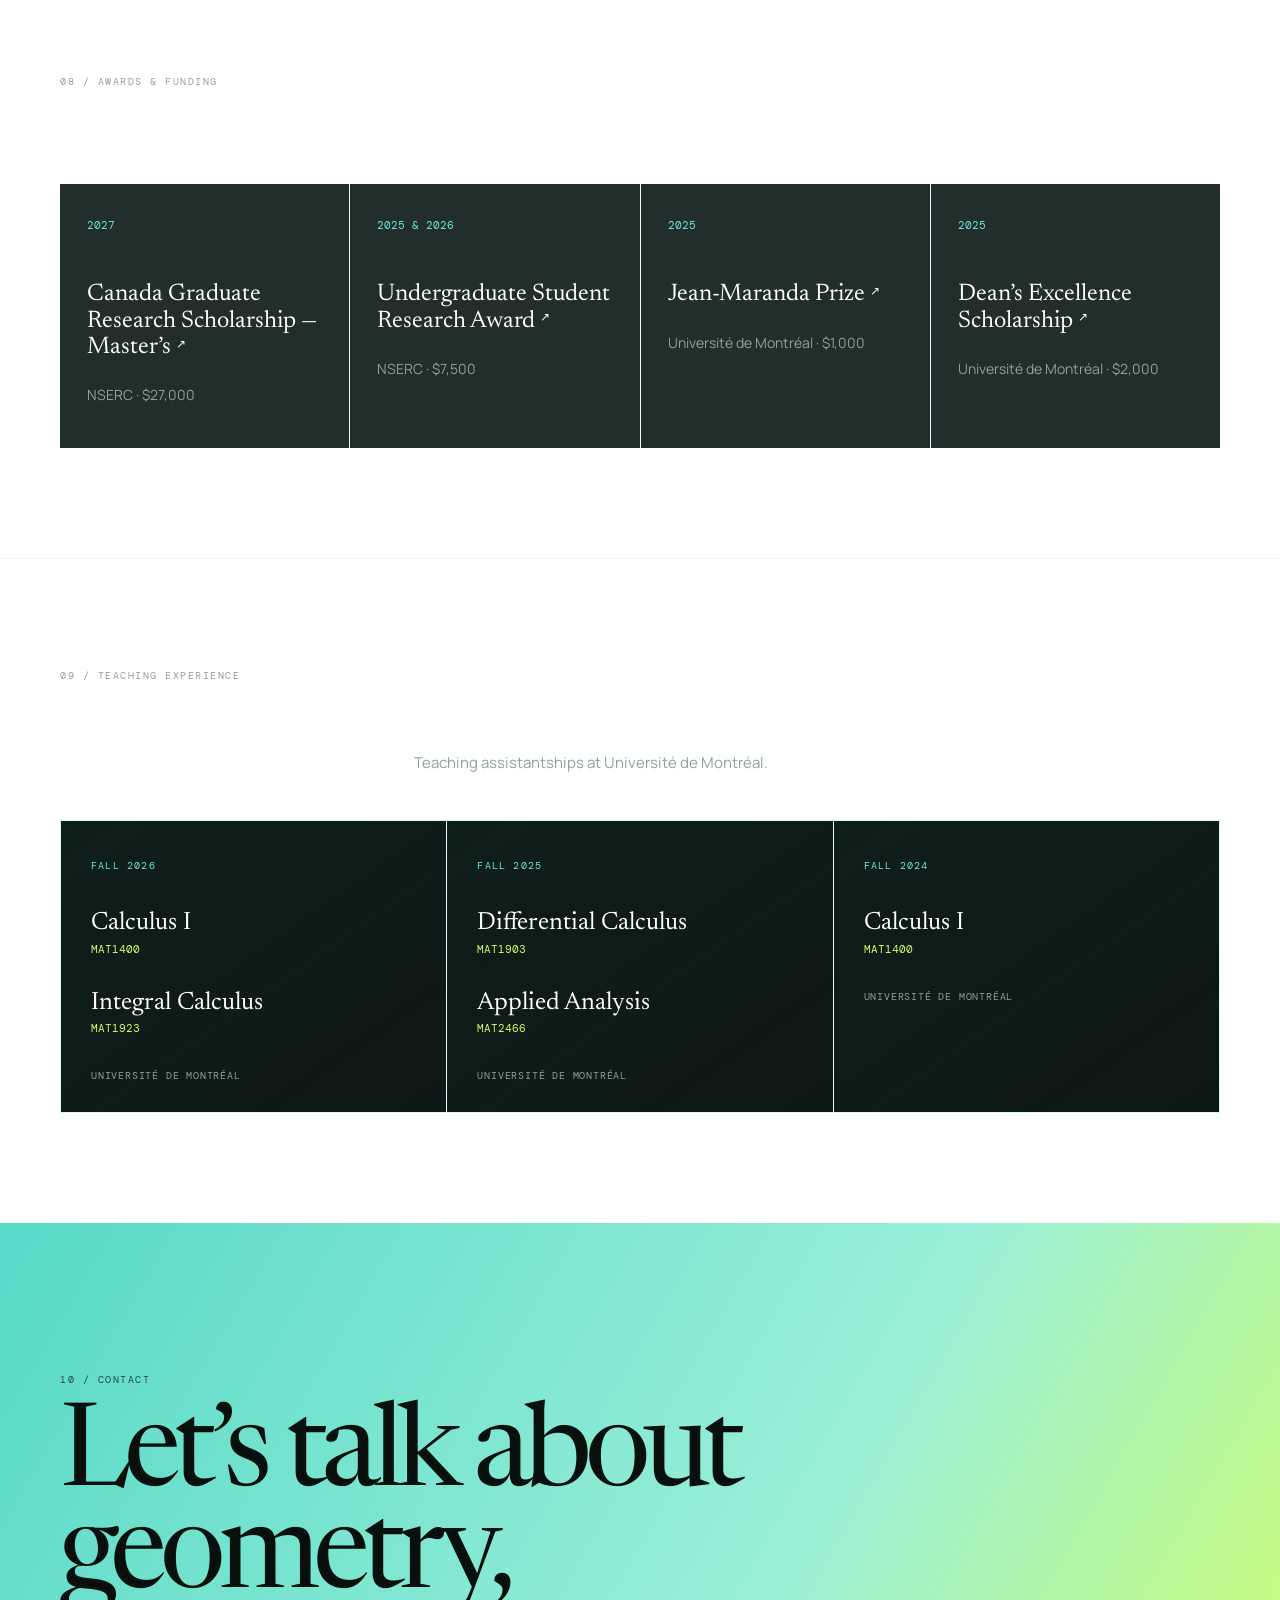
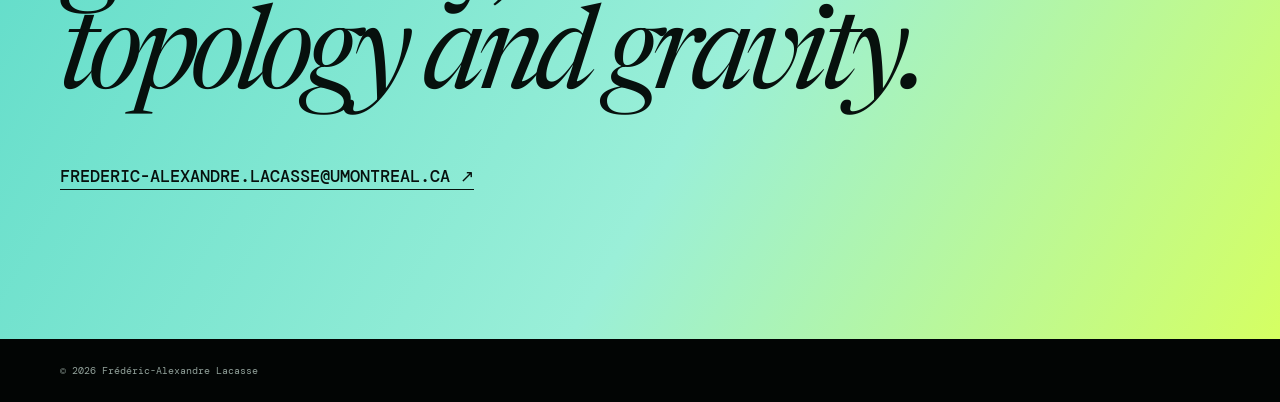
==== commit 2359f862: "Mises a jour code & style léger (fable)" ====
--- a/index.html
+++ b/index.html
@@ -9,6 +9,30 @@
       name="description"
     />
     <title>Frédéric-Alexandre Lacasse | Academic website</title>
+    <meta content="website" property="og:type" />
+    <meta content="Frédéric-Alexandre Lacasse" property="og:title" />
+    <meta
+      content="Mathematical physics, differential geometry, topology and gravitation."
+      property="og:description"
+    />
+    <meta content="https://fredalex03.github.io/" property="og:url" />
+    <meta content="en_CA" property="og:locale" />
+    <link href="https://fredalex03.github.io/" rel="canonical" />
+    <link href="https://fredalex03.github.io/" hreflang="en" rel="alternate" />
+    <link href="https://fredalex03.github.io/fr/" hreflang="fr" rel="alternate" />
+    <link
+      href="https://fredalex03.github.io/"
+      hreflang="x-default"
+      rel="alternate"
+    />
+    <meta
+      content="https://fredalex03.github.io/assets/portrait-800.jpg"
+      property="og:image"
+    />
+    <link
+      href="data:image/svg+xml,%3Csvg xmlns='http://www.w3.org/2000/svg' viewBox='0 0 64 64'%3E%3Crect width='64' height='64' rx='10' fill='%23d5ff62'/%3E%3Ctext x='32' y='43' font-family='monospace' font-size='28' font-weight='700' text-anchor='middle' fill='%2307100d'%3EFA%3C/text%3E%3C/svg%3E"
+      rel="icon"
+    />
     <link href="https://fonts.googleapis.com" rel="preconnect" />
     <link crossorigin="" href="https://fonts.gstatic.com" rel="preconnect" />
     <link
@@ -28,56 +52,44 @@
           LACASSE
         </a>
         <div id="nav">
-          <a data-en="About" data-fr="À propos" href="#about"> About </a>
-          <a data-en="Academic path" data-fr="Parcours" href="#education">
-            Academic path
-          </a>
+          <a href="#about">About</a>
           <a href="#articles"> Articles </a>
-          <a data-en="Internships" data-fr="Stages" href="#work">
-            Internships
-          </a>
-          <a data-en="Thesis" data-fr="Mémoire" href="#thesis"> Thesis </a>
-          <a data-en="Talks" data-fr="Conférences" href="#talks"> Talks </a>
-          <a data-en="Awards" data-fr="Bourses" href="#awards"> Awards </a>
-          <a data-en="Teaching" data-fr="Enseignement" href="#teaching">
-            Teaching
-          </a>
-        </div>
-        <button aria-label="Passer au français" id="lang">FR</button>
+          <a href="#education">Academic path</a>
+          <a href="#work">Internships</a>
+          <a href="#thesis">Thesis</a>
+          <a href="#talks">Talks</a>
+          <a href="#awards">Awards</a>
+          <a href="#teaching">Teaching</a>
+        </div>
+        <a aria-label="Version française" href="fr/" hreflang="fr" id="lang" lang="fr">FR</a>
+        <button
+          aria-controls="nav"
+          aria-expanded="false"
+          aria-label="Menu"
+          id="menu"
+        >
+          <span></span>
+          <span></span>
+          <span></span>
+        </button>
       </nav>
     </header>
     <main>
       <section class="hero" id="home">
         <img
           alt="Abstract black hole and curved spacetime"
-          src="assets/black-hole.png"
+          src="assets/black-hole.webp"
         />
         <div class="shade"></div>
         <div class="wrap heroText reveal">
-          <p
-            class="micro"
-            data-en="MATHEMATICAL PHYSICS · GEOMETRY · TOPOLOGY"
-            data-fr="PHYSIQUE MATHÉMATIQUE · GÉOMÉTRIE · TOPOLOGIE"
-          >
-            MATHEMATICAL PHYSICS · GEOMETRY · TOPOLOGY
-          </p>
+          <p class="micro">MATHEMATICAL PHYSICS · GEOMETRY · TOPOLOGY</p>
           <h1>
             Frédéric-Alexandre
             <br />
             <i> Lacasse </i>
           </h1>
-          <p
-            data-en="I study geometric structures in classical field theory and gravitation, with broader interests in differential geometry and topology."
-            data-fr="J’étudie les structures géométriques des théories classiques des champs et de la gravitation, avec des intérêts en géométrie différentielle et en topologie."
-          >
-            I study geometric structures in classical field theory and
-            gravitation, with broader interests in differential geometry and
-            topology.
-          </p>
+          <p>I study geometric structures in classical field theory and gravitation, with broader interests in differential geometry and topology.</p>
           <div aria-label="Academic profiles" class="academic-links">
-            <a aria-label="arXiv profile" href="#">
-              <span class="academic-icon text-icon"> arXiv </span>
-            </a>
             <a
               aria-label="ORCID profile"
               href="https://orcid.org/0009-0009-7678-188X"
@@ -86,48 +98,44 @@
             >
               <span class="academic-icon orcid-icon"> iD </span>
             </a>
-            <a aria-label="Google Scholar profile" href="#">
-              <span class="academic-icon scholar-icon"> G </span>
-            </a>
           </div>
           <figure aria-label="Portrait" class="hero-portrait">
             <img
               alt="Portrait"
               decoding="async"
               loading="eager"
-              src="assets/portrait.jpg"
+              height="777"
+              src="assets/portrait-800.jpg"
+              width="800"
             />
           </figure>
+        </div>
+      </section>
+      <section class="wrap section two" id="about">
+        <p class="micro">01 / ABOUT</p>
+        <div class="reveal">
+          <h2>Geometry as a language for fundamental physics.</h2>
+          <p class="lead">I am a mathematics student at Université de Montréal working at the interface of geometry and physics.</p>
+          <div class="chips">
+            <span>Differential geometry</span>
+            <span>Topology</span>
+            <span>Mathematical relativity</span>
+            <span>Classical field theory</span>
+            <span>Covariant phase space</span>
+            <span>Carrollian geometry</span>
+          </div>
         </div>
       </section>
       <section class="dark">
         <div class="wrap two">
           <div class="reveal">
-            <p
-              class="micro"
-              data-en="01 / CAUSAL GEOMETRY"
-              data-fr="01 / GÉOMÉTRIE CAUSALE"
-            >
-              01 / CAUSAL GEOMETRY
-            </p>
-            <h2
-              data-en="From Galilean space to Carrollian time."
-              data-fr="De l’espace Galiléen au temps Carrollien."
-            >
-              From Galilean space to Carrollian time.
-            </h2>
-            <p
-              class="muted"
-              data-en="The filled causal cone evolves continuously between the Carroll and Galilei contraction limits."
-              data-fr="Le cône causal rempli évolue continûment entre les limites de contraction de Carroll et de Galilée."
-            >
-              The filled causal cone evolves continuously between the Carroll
-              and Galilei contraction limits.
-            </p>
+            <p class="micro">02 / CAUSAL GEOMETRY</p>
+            <h2>From Galilean space to Carrollian time.</h2>
+            <p class="muted">The filled causal cone evolves continuously between the Carroll and Galilei contraction limits.</p>
             <div class="control">
-              <span data-en="CARROLL" data-fr="CARROLL"> CARROLL </span>
+              <span>CARROLL</span>
               <input id="slider" max="100" min="0" type="range" value="0" />
-              <span data-en="GALILEI" data-fr="GALILÉE"> GALILEI </span>
+              <span>GALILEI</span>
             </div>
             <button id="play">Pause evolution</button>
           </div>
@@ -136,212 +144,69 @@
           </div>
         </div>
       </section>
-      <section class="wrap section two" id="about">
-        <p class="micro" data-en="02 / ABOUT" data-fr="02 / À PROPOS">
-          02 / ABOUT
-        </p>
-        <div class="reveal">
-          <h2
-            data-en="Geometry as a language for fundamental physics."
-            data-fr="La géométrie comme langage de la physique fondamentale."
-          >
-            Geometry as a language for fundamental physics.
-          </h2>
-          <p
-            class="lead"
-            data-en="I am a mathematics student at Université de Montréal working at the interface of geometry and physics."
-            data-fr="Je suis étudiant en mathématiques à l’Université de Montréal et je travaille à l’interface de la géométrie et de la physique."
-          >
-            I am a mathematics student at Université de Montréal working at the
-            interface of geometry and physics.
-          </p>
-          <div class="chips">
-            <span
-              data-en="Differential geometry"
-              data-fr="Géométrie différentielle"
-            >
-              Differential geometry
-            </span>
-            <span data-en="Topology" data-fr="Topologie"> Topology </span>
-            <span
-              data-en="Mathematical relativity"
-              data-fr="Relativité mathématique"
-            >
-              Mathematical relativity
-            </span>
-            <span
-              data-en="Classical field theory"
-              data-fr="Théorie classique des champs"
-            >
-              Classical field theory
-            </span>
-            <span
-              data-en="Covariant phase space"
-              data-fr="Espace des phases covariant"
-            >
-              Covariant phase space
-            </span>
-            <span
-              data-en="Carrollian geometry"
-              data-fr="Géométrie Carrollienne"
-            >
-              Carrollian geometry
-            </span>
-          </div>
-        </div>
-      </section>
-      <div aria-hidden="true" class="added-section-divider"></div>
-      <section class="wrap section" id="education">
-        <div class="heading reveal">
-          <p
-            class="micro"
-            data-en="03 / ACADEMIC PATH"
-            data-fr="03 / PARCOURS UNIVERSITAIRE"
-          >
-            03 / ACADEMIC PATH
-          </p>
-          <h2 data-en="Academic path" data-fr="Parcours universitaire">
-            Academic path
-          </h2>
-        </div>
-        <div class="list reveal">
-          <article>
-            <time data-en="JAN 2027–" data-fr="JANV. 2027–"> JAN 2027– </time>
-            <div>
-              <h3
-                data-en="Ph.D. in Pure Mathematics"
-                data-fr="Doctorat en mathématiques pures"
-              >
-                Ph.D. in Mathematics
-              </h3>
-              <p
-                data-en="Université de Montréal · Supervisor: Juan Margalef Bentabol · Co-supervisor: Eduardo J. S. Villaseñor"
-                data-fr="Université de Montréal · Directeur : Juan Margalef Bentabol · Codirecteur : Eduardo J. S. Villaseñor"
-              >
-                Université de Montréal · Supervisor: Juan Margalef Bentabol ·
-                Co-supervisor: Eduardo J. S. Villaseñor
-              </p>
-              <p
-                data-en="Beginning January 2027"
-                data-fr="Début en janvier 2027"
-              >
-                Beginning January 2027
-              </p>
-            </div>
-          </article>
-          <article>
-            <time
-              data-en="JAN 2024 – DEC 2026"
-              data-fr="JANV. 2024 – DÉC. 2026"
-            >
-              JAN 2024 – DEC 2026
-            </time>
-            <div>
-              <h3
-                data-en="B.Sc. in Pure and Applied Mathematics"
-                data-fr="Baccalauréat en mathématiques pures et appliquées"
-              >
-                B.Sc. in Pure and Applied Mathematics
-              </h3>
-              <p
-                data-en="Université de Montréal · GPA: 4.3/4.3"
-                data-fr="Université de Montréal · Moyenne cumulative : 4,3/4,3"
-              >
-                Université de Montréal · GPA: 4.3/4.3
-              </p>
-              <p
-                data-en="Ongoing · Expected completion: December 2026"
-                data-fr="En cours · Fin prévue : décembre 2026"
-              >
-                Ongoing · Expected completion: December 2026
-              </p>
-            </div>
-          </article>
-        </div>
-      </section>
-      <div aria-hidden="true" class="added-section-divider"></div>
       <section class="wrap section" id="articles">
         <div class="heading reveal">
-          <p class="micro" data-en="04 / ARTICLES" data-fr="04 / ARTICLES">
-            04 / ARTICLES
-          </p>
-          <h2
-            data-en="Articles &amp; preprints"
-            data-fr="Articles et prépublications"
-          >
-            Articles &amp; preprints
-          </h2>
+          <p class="micro">03 / ARTICLES</p>
+          <h2>Articles &amp; preprints</h2>
         </div>
         <div class="empty reveal">
           <b> ∅ </b>
           <div>
-            <h3
-              data-en="No public articles yet."
-              data-fr="Aucun article public pour l’instant."
-            >
-              No public articles yet.
-            </h3>
-            <p
-              class="muted"
-              data-en="Articles and preprints will be listed here as they become available."
-              data-fr="Les articles et prépublications seront ajoutés ici dès qu’ils seront disponibles."
-            >
-              Articles and preprints will be listed here as they become
-              available.
-            </p>
-          </div>
+            <h3>No public articles yet.</h3>
+            <p class="muted">Articles and preprints will be listed here as they become available.</p>
+          </div>
+        </div>
+      </section>
+      <div aria-hidden="true" class="added-section-divider"></div>
+      <section class="wrap section" id="education">
+        <div class="heading reveal">
+          <p class="micro">04 / ACADEMIC PATH</p>
+          <h2>Academic path</h2>
+        </div>
+        <div class="list reveal">
+          <article>
+            <time>JAN 2027–</time>
+            <div>
+              <h3>Ph.D. in Pure Mathematics</h3>
+              <p>Université de Montréal · Supervisor: Juan Margalef Bentabol · Co-supervisor: Eduardo J. S. Villaseñor</p>
+              <p>Beginning January 2027</p>
+            </div>
+          </article>
+          <article>
+            <time>JAN 2024 – DEC 2026</time>
+            <div>
+              <h3>B.Sc. in Pure and Applied Mathematics</h3>
+              <p>Université de Montréal · GPA: 4.3/4.3</p>
+              <p>Ongoing · Expected completion: December 2026</p>
+            </div>
+          </article>
         </div>
       </section>
       <section class="dark section" id="work">
         <div class="wrap">
           <div class="heading reveal">
-            <p
-              class="micro"
-              data-en="05 / RESEARCH INTERNSHIPS"
-              data-fr="05 / STAGES DE RECHERCHE"
-            >
-              05 / RESEARCH INTERNSHIPS
-            </p>
-            <h2 data-en="Research internships" data-fr="Stages de recherche">
-              Research internships
-            </h2>
+            <p class="micro">05 / RESEARCH INTERNSHIPS</p>
+            <h2>Research internships</h2>
           </div>
           <div class="list reveal">
             <article>
               <time> 2026 </time>
               <div>
-                <h3
-                  data-en="Covariant phase space of Weyl transverse gravity with boundaries"
-                  data-fr="Espace des phases covariant de la gravitation transverse de Weyl avec frontières"
-                >
-                  Covariant phase space of Weyl transverse gravity with
-                  boundaries
-                </h3>
+                <h3>Covariant phase space of Weyl transverse gravity with boundaries</h3>
                 <p>Université de Montréal · Juan Margalef Bentabol</p>
               </div>
             </article>
             <article>
               <time> 2025 </time>
               <div>
-                <h3
-                  data-en="Planar Banach isometry conjecture for the Hilbert metric"
-                  data-fr="Conjecture des isométries de Banach dans le plan pour la métrique de Hilbert"
-                >
-                  Planar Banach isometry conjecture for the Hilbert metric
-                </h3>
+                <h3>Planar Banach isometry conjecture for the Hilbert metric</h3>
                 <p>Université de Montréal · Dmitry Faifman</p>
               </div>
             </article>
             <article>
               <time> 2024 </time>
               <div>
-                <h3
-                  data-en="Introduction to differential topology through the Poincaré–Hopf theorem"
-                  data-fr="Introduction à la topologie différentielle à travers le théorème de Poincaré–Hopf"
-                >
-                  Introduction to differential topology through the
-                  Poincaré–Hopf theorem
-                </h3>
+                <h3>Introduction to differential topology through the Poincaré–Hopf theorem</h3>
                 <p>Université de Montréal · Octavian Cornea</p>
               </div>
             </article>
@@ -350,75 +215,22 @@
       </section>
       <section class="wrap section" id="thesis">
         <div class="heading reveal">
-          <p class="micro" data-en="06 / THESIS" data-fr="06 / MÉMOIRE">
-            06 / THESIS
-          </p>
-          <h2 data-en="Thesis" data-fr="Mémoire">Thesis</h2>
+          <p class="micro">06 / THESIS</p>
+          <h2>Thesis</h2>
         </div>
         <div class="thesis-grid reveal">
           <article class="thesis-card">
             <div class="thesis-card-meta">
               <span class="thesis-year"> 2026 </span>
-              <span
-                class="thesis-kind"
-                data-en="BACHELOR THESIS"
-                data-fr="MÉMOIRE DE BACCALAURÉAT"
-              >
-                BACHELOR THESIS
-              </span>
-              <span
-                class="thesis-language-badge"
-                data-en="FRENCH-LANGUAGE WORK"
-                data-fr="TRAVAIL EN FRANÇAIS"
-                lang="fr"
-              >
-                FRENCH-LANGUAGE WORK
-              </span>
-            </div>
-            <small
-              class="thesis-school"
-              data-en="B.SC. IN MATHEMATICS · UNIVERSITÉ DE MONTRÉAL"
-              data-fr="B.SC. EN MATHÉMATIQUES · UNIVERSITÉ DE MONTRÉAL"
-            >
-              B.SC. IN MATHEMATICS · UNIVERSITÉ DE MONTRÉAL
-            </small>
-            <h3
-              data-en="Covariant phase space of Weyl transverse gravity with boundaries"
-              data-fr="Espace des phases covariant de la gravitation transverse de Weyl avec frontières"
-            >
-              Covariant phase space of Weyl transverse gravity with boundaries
-            </h3>
-            <p
-              class="thesis-summary"
-              data-en="Undergraduate thesis supervised by Juan Margalef Bentabol · August 2026"
-              data-fr="Mémoire de fin d’études sous la direction de Juan Margalef Bentabol · Août 2026"
-            >
-              Undergraduate thesis supervised by Juan Margalef Bentabol · August
-              2026
-            </p>
+              <span class="thesis-kind">BACHELOR THESIS</span>
+              <span class="thesis-language-badge">FRENCH-LANGUAGE WORK</span>
+            </div>
+            <small class="thesis-school">B.SC. IN MATHEMATICS · UNIVERSITÉ DE MONTRÉAL</small>
+            <h3>Covariant phase space of Weyl transverse gravity with boundaries</h3>
+            <p class="thesis-summary">Undergraduate thesis supervised by Juan Margalef Bentabol · August 2026</p>
             <div class="thesis-resources">
-              <a
-                aria-label="Open written thesis PDF"
-                class="thesis-resource thesis-written-link"
-                data-en="WRITTEN THESIS ↗"
-                data-fr="MÉMOIRE ÉCRIT ↗"
-                href="assets/memoire-bac.pdf"
-                rel="noopener noreferrer"
-                target="_blank"
-              >
-                WRITTEN THESIS ↗
-              </a>
-              <a
-                aria-label="Open oral defense slides PDF"
-                class="thesis-resource thesis-oral-link"
-                data-en="ORAL DEFENSE SLIDES ↗"
-                data-fr="DIAPOSITIVES DE SOUTENANCE ↗"
-                href="assets/OralMAT4000.pdf"
-                rel="noopener noreferrer"
-                target="_blank"
-              >
-                ORAL DEFENSE SLIDES ↗
-              </a>
+              <a aria-label="Open written thesis PDF" class="thesis-resource thesis-written-link" href="assets/memoire-bac.pdf" rel="noopener noreferrer" target="_blank">WRITTEN THESIS ↗</a>
+              <a aria-label="Open oral defense slides PDF" class="thesis-resource thesis-oral-link" href="assets/OralMAT4000.pdf" rel="noopener noreferrer" target="_blank">ORAL DEFENSE SLIDES ↗</a>
             </div>
           </article>
         </div>
@@ -426,324 +238,80 @@
       <div aria-hidden="true" class="added-section-divider"></div>
       <section class="wrap section talks-section" id="talks">
         <div class="heading reveal">
-          <p class="micro" data-en="07 / TALKS" data-fr="07 / CONFÉRENCES">
-            07 / TALKS
-          </p>
-          <h2
-            data-en="Talks &amp; outreach"
-            data-fr="Conférences et vulgarisation"
-          >
-            Talks &amp; outreach
-          </h2>
+          <p class="micro">07 / TALKS</p>
+          <h2>Talks &amp; outreach</h2>
         </div>
         <div class="talk-list reveal">
           <article>
-            <time data-en="12 AUG 2026" data-fr="12 AOÛT 2026">
-              12 AUG 2026
-            </time>
-            <div>
-              <small
-                data-en="MATHEMATICS CLUB · UNIVERSITÉ DE MONTRÉAL"
-                data-fr="CLUB MATHÉMATIQUE · UNIVERSITÉ DE MONTRÉAL"
-              >
-                MATHEMATICS CLUB · UNIVERSITÉ DE MONTRÉAL
-              </small>
-              <span
-                class="talk-language talk-language-fr"
-                data-en="FRENCH"
-                data-fr="FRANÇAIS"
-                lang="fr"
-              >
-                FRENCH
-              </span>
-              <h3
-                data-en="Bundles, curvature and classical field theory: a covariant viewpoint"
-                data-fr="Fibrés, courbure et théorie classique des champs : un point de vue covariant"
-              >
-                Bundles, curvature and classical field theory: a covariant
-                viewpoint
-              </h3>
-              <a
-                aria-label="Open presentation PDF"
-                class="talk-pdf-link"
-                data-en="OPEN PDF ↗"
-                data-fr="OUVRIR LE PDF ↗"
-                href="assets/Clubmath_2026.pdf"
-                rel="noopener noreferrer"
-                target="_blank"
-              >
-                OPEN PDF ↗
-              </a>
-            </div>
-          </article>
-          <article>
-            <time data-en="27 JUN 2026" data-fr="27 JUIN 2026">
-              27 JUN 2026
-            </time>
-            <div>
-              <small
-                data-en="CANADIAN UNDERGRADUATE MATHEMATICS CONFERENCE · McMASTER UNIVERSITY"
-                data-fr="CONGRÈS CANADIEN DES ÉTUDIANTS EN MATHÉMATIQUES · UNIVERSITÉ McMASTER"
-              >
-                CANADIAN UNDERGRADUATE MATHEMATICS CONFERENCE · McMASTER
-                UNIVERSITY
-              </small>
-              <span
-                class="talk-language talk-language-en"
-                data-en="ENGLISH"
-                data-fr="ANGLAIS"
-                lang="en"
-              >
-                ENGLISH
-              </span>
-              <h3
-                data-en="Calculus of variations: motivations towards classical field theory"
-                data-fr="Calcul des variations : motivations vers la théorie classique des champs"
-              >
-                Calculus of variations: motivations towards classical field
-                theory
-              </h3>
-              <a
-                aria-label="Open presentation PDF"
-                class="talk-pdf-link"
-                data-en="OPEN PDF ↗"
-                data-fr="OUVRIR LE PDF ↗"
-                href="assets/Diapos_CUMC2026.pdf"
-                rel="noopener noreferrer"
-                target="_blank"
-              >
-                OPEN PDF ↗
-              </a>
-            </div>
-          </article>
-          <article>
-            <time data-en="15 JUL 2026" data-fr="15 JUIL. 2026">
-              15 JUL 2026
-            </time>
-            <div>
-              <small
-                data-en="EXPÉRIUM WEEK · OUTREACH"
-                data-fr="SEMAINE EXPÉRIUM · VULGARISATION"
-              >
-                EXPÉRIUM WEEK · OUTREACH
-              </small>
-              <span
-                class="talk-language talk-language-fr"
-                data-en="FRENCH"
-                data-fr="FRANÇAIS"
-                lang="fr"
-              >
-                FRENCH
-              </span>
-              <h3
-                data-en="Non-Euclidean geometry, curvature, gravitation and cosmology"
-                data-fr="Géométrie non euclidienne, courbure, gravitation et cosmologie"
-              >
-                Non-Euclidean geometry, curvature, gravitation and cosmology
-              </h3>
-              <a
-                aria-label="Open presentation PDF"
-                class="talk-pdf-link"
-                data-en="OPEN PDF ↗"
-                data-fr="OUVRIR LE PDF ↗"
-                href="assets/experium2026.pdf"
-                rel="noopener noreferrer"
-                target="_blank"
-              >
-                OPEN PDF ↗
-              </a>
-            </div>
-          </article>
-          <article>
-            <time data-en="10 JAN 2026" data-fr="10 JANV. 2026">
-              10 JAN 2026
-            </time>
-            <div>
-              <small
-                data-en="SUMM 2026 · MONTRÉAL"
-                data-fr="SUMM 2026 · MONTRÉAL"
-              >
-                SUMM 2026 · MONTRÉAL
-              </small>
-              <span
-                class="talk-language talk-language-fr"
-                data-en="FRENCH"
-                data-fr="FRANÇAIS"
-                lang="fr"
-              >
-                FRENCH
-              </span>
-              <h3
-                data-en="When mathematics precedes physics: from Riemann to black holes"
-                data-fr="Quand les mathématiques précèdent la physique : de Riemann aux trous noirs"
-              >
-                When mathematics precedes physics: from Riemann to black holes
-              </h3>
-              <a
-                aria-label="Open presentation PDF"
-                class="talk-pdf-link"
-                data-en="OPEN PDF ↗"
-                data-fr="OUVRIR LE PDF ↗"
-                href="assets/summ2026.pdf"
-                rel="noopener noreferrer"
-                target="_blank"
-              >
-                OPEN PDF ↗
-              </a>
-            </div>
-          </article>
-          <article>
-            <time data-en="06 AUG 2025" data-fr="6 AOÛT 2025">
-              06 AUG 2025
-            </time>
-            <div>
-              <small
-                data-en="MATHEMATICS CLUB · UNIVERSITÉ DE MONTRÉAL"
-                data-fr="CLUB MATHÉMATIQUE · UNIVERSITÉ DE MONTRÉAL"
-              >
-                MATHEMATICS CLUB · UNIVERSITÉ DE MONTRÉAL
-              </small>
-              <span
-                class="talk-language talk-language-fr"
-                data-en="FRENCH"
-                data-fr="FRANÇAIS"
-                lang="fr"
-              >
-                FRENCH
-              </span>
-              <h3
-                data-en="Projective geometry and convex geometry"
-                data-fr="Géométrie projective et géométrie convexe"
-              >
-                Projective geometry and convex geometry
-              </h3>
-              <a
-                aria-label="Open presentation PDF"
-                class="talk-pdf-link"
-                data-en="OPEN PDF ↗"
-                data-fr="OUVRIR LE PDF ↗"
-                href="assets/presentation-stage-e25.pdf"
-                rel="noopener noreferrer"
-                target="_blank"
-              >
-                OPEN PDF ↗
-              </a>
-            </div>
-          </article>
-          <article>
-            <time data-en="24 JUN 2025" data-fr="24 JUIN 2025">
-              24 JUN 2025
-            </time>
-            <div>
-              <small
-                data-en="CANADIAN UNDERGRADUATE MATHEMATICS CONFERENCE · UNIVERSITY OF WATERLOO"
-                data-fr="CONGRÈS CANADIEN DES ÉTUDIANTS EN MATHÉMATIQUES · UNIVERSITÉ DE WATERLOO"
-              >
-                CANADIAN UNDERGRADUATE MATHEMATICS CONFERENCE · UNIVERSITY OF
-                WATERLOO
-              </small>
-              <span
-                class="talk-language talk-language-en"
-                data-en="ENGLISH"
-                data-fr="ANGLAIS"
-                lang="en"
-              >
-                ENGLISH
-              </span>
-              <h3
-                data-en="Rescuing polynomials: a differential topology perspective"
-                data-fr="Sauver les polynômes : une perspective de topologie différentielle"
-              >
-                Rescuing polynomials: a differential topology perspective
-              </h3>
-              <a
-                aria-label="Open presentation PDF"
-                class="talk-pdf-link"
-                data-en="OPEN PDF ↗"
-                data-fr="OUVRIR LE PDF ↗"
-                href="assets/beamer-cumc.pdf"
-                rel="noopener noreferrer"
-                target="_blank"
-              >
-                OPEN PDF ↗
-              </a>
-            </div>
-          </article>
-          <article>
-            <time data-en="11 JAN 2025" data-fr="11 JANV. 2025">
-              11 JAN 2025
-            </time>
-            <div>
-              <small
-                data-en="SUMM 2025 · MONTRÉAL"
-                data-fr="SUMM 2025 · MONTRÉAL"
-              >
-                SUMM 2025 · MONTRÉAL
-              </small>
-              <span
-                class="talk-language talk-language-fr"
-                data-en="FRENCH"
-                data-fr="FRANÇAIS"
-                lang="fr"
-              >
-                FRENCH
-              </span>
-              <h3
-                data-en="From topology to polynomials"
-                data-fr="De la topologie aux polynômes"
-              >
-                From topology to polynomials
-              </h3>
-              <a
-                aria-label="Open presentation PDF"
-                class="talk-pdf-link"
-                data-en="OPEN PDF ↗"
-                data-fr="OUVRIR LE PDF ↗"
-                href="assets/Présentation___SUMM.pdf"
-                rel="noopener noreferrer"
-                target="_blank"
-              >
-                OPEN PDF ↗
-              </a>
-            </div>
-          </article>
-          <article>
-            <time data-en="22 AUG 2024" data-fr="22 AOÛT 2024">
-              22 AUG 2024
-            </time>
-            <div>
-              <small
-                data-en="MATHEMATICS CLUB · UNIVERSITÉ DE MONTRÉAL"
-                data-fr="CLUB MATHÉMATIQUE · UNIVERSITÉ DE MONTRÉAL"
-              >
-                MATHEMATICS CLUB · UNIVERSITÉ DE MONTRÉAL
-              </small>
-              <span
-                class="talk-language talk-language-fr"
-                data-en="FRENCH"
-                data-fr="FRANÇAIS"
-                lang="fr"
-              >
-                FRENCH
-              </span>
-              <h3
-                data-en="Introduction to differential topology through Brouwer’s fixed-point theorem"
-                data-fr="Introduction à la topologie différentielle à travers le théorème du point fixe de Brouwer"
-              >
-                Introduction to differential topology through Brouwer’s
-                fixed-point theorem
-              </h3>
-              <a
-                aria-label="Open presentation PDF"
-                class="talk-pdf-link"
-                data-en="OPEN PDF ↗"
-                data-fr="OUVRIR LE PDF ↗"
-                href="assets/Intro_top_diff_Frédéric-A.Lacasse.pdf"
-                rel="noopener noreferrer"
-                target="_blank"
-              >
-                OPEN PDF ↗
-              </a>
+            <time>12 AUG 2026</time>
+            <div>
+              <small>MATHEMATICS CLUB · UNIVERSITÉ DE MONTRÉAL</small>
+              <span class="talk-language talk-language-fr">FRENCH</span>
+              <h3>Bundles, curvature and classical field theory: a covariant viewpoint</h3>
+              <a aria-label="Open presentation PDF" class="talk-pdf-link" href="assets/Clubmath_2026.pdf" rel="noopener noreferrer" target="_blank">OPEN PDF ↗</a>
+            </div>
+          </article>
+          <article>
+            <time>15 JUL 2026</time>
+            <div>
+              <small>EXPÉRIUM WEEK · OUTREACH</small>
+              <span class="talk-language talk-language-fr">FRENCH</span>
+              <h3>Non-Euclidean geometry, curvature, gravitation and cosmology</h3>
+              <a aria-label="Open presentation PDF" class="talk-pdf-link" href="assets/experium2026.pdf" rel="noopener noreferrer" target="_blank">OPEN PDF ↗</a>
+            </div>
+          </article>
+          <article>
+            <time>27 JUN 2026</time>
+            <div>
+              <small>CANADIAN UNDERGRADUATE MATHEMATICS CONFERENCE · McMASTER UNIVERSITY</small>
+              <span class="talk-language talk-language-en">ENGLISH</span>
+              <h3>Calculus of variations: motivations towards classical field theory</h3>
+              <a aria-label="Open presentation PDF" class="talk-pdf-link" href="assets/Diapos_CUMC2026.pdf" rel="noopener noreferrer" target="_blank">OPEN PDF ↗</a>
+            </div>
+          </article>
+          <article>
+            <time>10 JAN 2026</time>
+            <div>
+              <small>SUMM 2026 · MONTRÉAL</small>
+              <span class="talk-language talk-language-fr">FRENCH</span>
+              <h3>When mathematics precedes physics: from Riemann to black holes</h3>
+              <a aria-label="Open presentation PDF" class="talk-pdf-link" href="assets/summ2026.pdf" rel="noopener noreferrer" target="_blank">OPEN PDF ↗</a>
+            </div>
+          </article>
+          <article>
+            <time>06 AUG 2025</time>
+            <div>
+              <small>MATHEMATICS CLUB · UNIVERSITÉ DE MONTRÉAL</small>
+              <span class="talk-language talk-language-fr">FRENCH</span>
+              <h3>Projective geometry and convex geometry</h3>
+              <a aria-label="Open presentation PDF" class="talk-pdf-link" href="assets/presentation-stage-e25.pdf" rel="noopener noreferrer" target="_blank">OPEN PDF ↗</a>
+            </div>
+          </article>
+          <article>
+            <time>24 JUN 2025</time>
+            <div>
+              <small>CANADIAN UNDERGRADUATE MATHEMATICS CONFERENCE · UNIVERSITY OF WATERLOO</small>
+              <span class="talk-language talk-language-en">ENGLISH</span>
+              <h3>Rescuing polynomials: a differential topology perspective</h3>
+              <a aria-label="Open presentation PDF" class="talk-pdf-link" href="assets/beamer-cumc.pdf" rel="noopener noreferrer" target="_blank">OPEN PDF ↗</a>
+            </div>
+          </article>
+          <article>
+            <time>11 JAN 2025</time>
+            <div>
+              <small>SUMM 2025 · MONTRÉAL</small>
+              <span class="talk-language talk-language-fr">FRENCH</span>
+              <h3>From topology to polynomials</h3>
+              <a aria-label="Open presentation PDF" class="talk-pdf-link" href="assets/Présentation___SUMM.pdf" rel="noopener noreferrer" target="_blank">OPEN PDF ↗</a>
+            </div>
+          </article>
+          <article>
+            <time>22 AUG 2024</time>
+            <div>
+              <small>MATHEMATICS CLUB · UNIVERSITÉ DE MONTRÉAL</small>
+              <span class="talk-language talk-language-fr">FRENCH</span>
+              <h3>Introduction to differential topology through Brouwer’s fixed-point theorem</h3>
+              <a aria-label="Open presentation PDF" class="talk-pdf-link" href="assets/Intro_top_diff_Frédéric-A.Lacasse.pdf" rel="noopener noreferrer" target="_blank">OPEN PDF ↗</a>
             </div>
           </article>
         </div>
@@ -751,39 +319,21 @@
       <div aria-hidden="true" class="added-section-divider"></div>
       <section class="wrap section" id="awards">
         <div class="heading reveal">
-          <p
-            class="micro"
-            data-en="08 / AWARDS &amp; FUNDING"
-            data-fr="08 / BOURSES ET DISTINCTIONS"
-          >
-            08 / AWARDS &amp; FUNDING
-          </p>
-          <h2
-            data-en="Selected recognition"
-            data-fr="Distinctions sélectionnées"
-          >
-            Selected recognition
-          </h2>
+          <p class="micro">08 / AWARDS &amp; FUNDING</p>
+          <h2>Selected recognition</h2>
         </div>
         <div class="awards reveal">
           <article>
             <a
               class="award-link"
-              data-href-en="https://nserc-crsng.canada.ca/en/funding-opportunity/canada-graduate-research-scholarship-masters-program"
-              data-href-fr="https://nserc-crsng.canada.ca/fr/possibilite-de-financement/bourses-detudes-superieures-en-recherche-du-canada-au-niveau-de-la"
               href="https://nserc-crsng.canada.ca/en/funding-opportunity/canada-graduate-research-scholarship-masters-program"
               rel="noopener noreferrer"
               target="_blank"
             >
               <time> 2027 </time>
-              <h3
-                data-en="Canada Graduate Scholarship — Master’s"
-                data-fr="Bourse d’études supérieures du Canada — Maîtrise"
-              >
-                Canada Graduate Scholarship — Master’s
-              </h3>
+              <h3>Canada Graduate Research Scholarship — Master’s</h3>
               <p>
-                <span data-en="NSERC" data-fr="CRSNG"> NSERC </span>
+                <span>NSERC</span>
                 · $27,000
               </p>
             </a>
@@ -791,21 +341,14 @@
           <article>
             <a
               class="award-link"
-              data-href-en="https://nserc-crsng.canada.ca/en/funding-opportunity/undergraduate-student-research-awards"
-              data-href-fr="https://nserc-crsng.canada.ca/fr/possibilite-de-financement/bourses-de-recherche-de-1er-cycle"
               href="https://nserc-crsng.canada.ca/en/funding-opportunity/undergraduate-student-research-awards"
               rel="noopener noreferrer"
               target="_blank"
             >
               <time> 2025 &amp; 2026 </time>
-              <h3
-                data-en="Undergraduate Student Research Award"
-                data-fr="Bourse de recherche de 1er cycle"
-              >
-                Undergraduate Student Research Award
-              </h3>
+              <h3>Undergraduate Student Research Award</h3>
               <p>
-                <span data-en="NSERC" data-fr="CRSNG"> NSERC </span>
+                <span>NSERC</span>
                 · $7,500
               </p>
             </a>
@@ -818,9 +361,7 @@
               target="_blank"
             >
               <time> 2025 </time>
-              <h3 data-en="Jean-Maranda Prize" data-fr="Prix Jean-Maranda">
-                Jean-Maranda Prize
-              </h3>
+              <h3>Jean-Maranda Prize</h3>
               <p>Université de Montréal · $1,000</p>
             </a>
           </article>
@@ -832,12 +373,7 @@
               target="_blank"
             >
               <time> 2025 </time>
-              <h3
-                data-en="Dean’s Excellence Scholarship"
-                data-fr="Bourse du doyen de la FAS"
-              >
-                Dean’s Excellence Scholarship
-              </h3>
+              <h3>Dean’s Excellence Scholarship</h3>
               <p>Université de Montréal · $2,000</p>
             </a>
           </article>
@@ -846,91 +382,41 @@
       <div aria-hidden="true" class="added-section-divider"></div>
       <section class="wrap section" id="teaching">
         <div class="heading reveal">
-          <p
-            class="micro"
-            data-en="09 / TEACHING EXPERIENCE"
-            data-fr="09 / EXPÉRIENCE D’ENSEIGNEMENT"
-          >
-            09 / TEACHING EXPERIENCE
-          </p>
+          <p class="micro">09 / TEACHING EXPERIENCE</p>
           <div>
-            <h2
-              data-en="Teaching experience"
-              data-fr="Expérience d’enseignement"
-            >
-              Teaching experience
-            </h2>
-            <p
-              class="teaching-intro"
-              data-en="Teaching assistantships at Université de Montréal."
-              data-fr="Auxiliariats d’enseignement à l’Université de Montréal."
-            >
-              Teaching assistantships at Université de Montréal.
-            </p>
+            <h2>Teaching experience</h2>
+            <p class="teaching-intro">Teaching assistantships at Université de Montréal.</p>
           </div>
         </div>
         <div class="teaching-grid reveal">
           <article class="teaching-card">
-            <span
-              class="teaching-term"
-              data-en="FALL 2024"
-              data-fr="AUTOMNE 2024"
-            >
-              FALL 2024
-            </span>
-            <h3 data-en="Calculus I" data-fr="Calcul 1">Calculus I</h3>
+            <span class="teaching-term">FALL 2026</span>
+            <h3>Calculus I</h3>
+            <p>MAT1400</p>
+            <h3>Integral Calculus</h3>
+            <p>MAT1923</p>
+            <small> Université de Montréal </small>
+          </article>
+          <article class="teaching-card">
+            <span class="teaching-term">FALL 2025</span>
+            <h3>Differential Calculus</h3>
+            <p>MAT1903</p>
+            <h3>Applied Analysis</h3>
+            <p>MAT2466</p>
+            <small> Université de Montréal </small>
+          </article>
+          <article class="teaching-card">
+            <span class="teaching-term">FALL 2024</span>
+            <h3>Calculus I</h3>
             <p>MAT1400</p>
             <small> Université de Montréal </small>
           </article>
-          <article class="teaching-card">
-            <span
-              class="teaching-term"
-              data-en="FALL 2025"
-              data-fr="AUTOMNE 2025"
-            >
-              FALL 2025
-            </span>
-            <h3 data-en="Differential Calculus" data-fr="Calcul différentiel">
-              Differential Calculus
-            </h3>
-            <p>MAT1903</p>
-            <h3 data-en="Applied Analysis" data-fr="Analyse appliquée">
-              Applied Analysis
-            </h3>
-            <p>MAT2466</p>
-            <small> Université de Montréal </small>
-          </article>
-          <article class="teaching-card">
-            <span
-              class="teaching-term"
-              data-en="FALL 2026"
-              data-fr="AUTOMNE 2026"
-            >
-              FALL 2026
-            </span>
-            <h3 data-en="Calculus I" data-fr="Calcul 1">Calculus I</h3>
-            <p>MAT1400</p>
-            <h3 data-en="Integral Calculus" data-fr="Calcul intégral">
-              Integral Calculus
-            </h3>
-            <p>MAT1923</p>
-            <small> Université de Montréal </small>
-          </article>
         </div>
       </section>
       <section class="contact" id="contact">
         <div class="wrap">
-          <p class="micro" data-en="10 / CONTACT" data-fr="10 / CONTACT">
-            10 / CONTACT
-          </p>
-          <h2
-            data-en="Let’s talk about geometry,&lt;br&gt;&lt;i&gt;topology and gravity.&lt;/i&gt;"
-            data-fr="Parlons de géométrie,&lt;br&gt;&lt;i&gt;de topologie et de gravitation.&lt;/i&gt;"
-          >
-            Let’s talk about geometry,
-            <br />
-            <i> topology and gravity. </i>
-          </h2>
+          <p class="micro">10 / CONTACT</p>
+          <h2>Let’s talk about geometry,<br><i>topology and gravity.</i></h2>
           <a
             class="email"
             href="mailto:frederic-alexandre.lacasse@umontreal.ca"
--- a/assets/main.css
+++ b/assets/main.css
@@ -280,7 +280,6 @@
 .heading h2,
 .talks-section h2,
 #articles h2,
-#profiles h2,
 #awards h2 {
   color: #ffffff;
   -webkit-text-fill-color: #ffffff;
@@ -334,23 +333,6 @@
   height: 100%;
 }
 
-.c0,
-.ci {
-  position: absolute;
-  bottom: 12px;
-  font: 400 10px var(--mono);
-}
-
-.c0 {
-  left: 14px;
-  color: var(--cyan);
-}
-
-.ci {
-  right: 14px;
-  color: var(--acid);
-}
-
 /* 9. Interests */
 .chips {
   display: flex;
@@ -370,10 +352,6 @@
     border-color 180ms ease;
 }
 
-.chips span:hover {
-  transform: translateY(-2px);
-  border-color: var(--cyan);
-}
 
 /* 10. Research experience */
 .list {
@@ -462,7 +440,6 @@
 }
 
 /* 13. Research profiles */
-.grid,
 .awards {
   display: grid;
   grid-template-columns: repeat(4, 1fr);
@@ -471,7 +448,6 @@
   background: var(--line);
 }
 
-.grid article,
 .awards article {
   min-height: 220px;
   padding: 27px;
@@ -481,24 +457,11 @@
     background 200ms ease;
 }
 
-.grid article:hover,
 .awards article:hover {
   transform: translateY(-4px);
   background: #0a1a16;
 }
 
-.grid b {
-  display: grid;
-  place-items: center;
-  width: 45px;
-  height: 45px;
-  border: 1px solid var(--line);
-  border-radius: 50%;
-  color: var(--cyan);
-  font: 500 10px var(--mono);
-}
-
-.grid h3,
 .awards h3 {
   margin-top: 45px;
   color: #ffffff;
@@ -506,7 +469,6 @@
   font-size: 24px;
 }
 
-.grid p,
 .awards p {
   color: var(--muted);
   font-size: 12px;
@@ -559,12 +521,6 @@
   text-underline-offset: 7px;
 }
 
-.email-note {
-  max-width: 620px;
-  color: rgba(7, 16, 13, 0.7);
-  font-size: 11px;
-}
-
 /* 16. Footer */
 footer {
   padding: 25px 0;
@@ -599,7 +555,6 @@
     gap: 22px;
   }
 
-  .grid,
   .awards {
     grid-template-columns: 1fr 1fr;
   }
@@ -639,7 +594,6 @@
     gap: 8px;
   }
 
-  .grid,
   .awards {
     grid-template-columns: 1fr;
   }
@@ -760,7 +714,6 @@
 }
 .empty,
 .canvasbox,
-.grid article,
 .awards article {
   background-color: rgba(7, 18, 15, 0.88);
 }
@@ -856,10 +809,7 @@
 /* Clickable awards, thesis, and reference-style arrows */
 .award-link,
 .award-link:link,
-.award-link:visited,
-#thesis .thesis-entry h3 a,
-#thesis .thesis-entry h3 a:link,
-#thesis .thesis-entry h3 a:visited {
+.award-link:visited {
   color: inherit;
   text-decoration: none !important;
   border-bottom: 0 !important;
@@ -870,8 +820,7 @@
 .awards article:has(.award-link) {
   cursor: pointer;
 }
-.award-link h3::after,
-#thesis .thesis-entry h3 a::after {
+.award-link h3::after {
   content: "↗";
   display: inline-block;
   margin-left: 0.45em;
@@ -882,8 +831,7 @@
   line-height: 1;
   vertical-align: 0.45em;
 }
-.award-link:hover h3::after,
-#thesis .thesis-entry h3 a:hover::after {
+.award-link:hover h3::after {
   color: var(--cyan);
 }
 
@@ -932,15 +880,6 @@
     transform 180ms ease,
     background 180ms ease;
 }
-.teaching-card:hover {
-  z-index: 1;
-  transform: translateY(-4px);
-  background: linear-gradient(
-    145deg,
-    rgba(13, 34, 29, 0.98),
-    rgba(6, 18, 15, 0.98)
-  );
-}
 .teaching-term {
   color: var(--cyan);
   font: 400 10px var(--mono);
@@ -972,20 +911,6 @@
   }
 }
 
-/* Causal diagram: more vertical breathing room */
-.canvasbox {
-  height: 500px;
-}
-@media (max-width: 850px) {
-  .canvasbox {
-    height: 430px;
-  }
-}
-@media (max-width: 520px) {
-  .canvasbox {
-    height: 360px;
-  }
-}
 
 /* Thesis collection */
 .thesis-grid {
@@ -993,21 +918,12 @@
   grid-template-columns: repeat(2, minmax(0, 1fr));
   gap: 18px;
 }
-.thesis-card-link,
-.thesis-card-link:link,
-.thesis-card-link:visited,
-.thesis-card-link:hover,
-.thesis-card-link:active {
-  display: block;
-  color: inherit;
-  text-decoration: none !important;
-}
+
 .thesis-card {
   position: relative;
   min-height: 320px;
   padding: 32px;
   overflow: hidden;
-  cursor: pointer;
   border: 1px solid var(--line);
   background: linear-gradient(
     145deg,
@@ -1040,15 +956,7 @@
   height: 2px;
   background: linear-gradient(90deg, var(--cyan), transparent);
 }
-.thesis-card-link:hover .thesis-card {
-  transform: translateY(-4px);
-  border-color: rgba(105, 234, 214, 0.5);
-  background: linear-gradient(
-    145deg,
-    rgba(12, 34, 28, 0.97),
-    rgba(4, 14, 11, 0.99)
-  );
-}
+
 .thesis-card-meta {
   display: flex;
   align-items: center;
@@ -1057,8 +965,7 @@
   margin-bottom: 44px;
 }
 .thesis-year,
-.thesis-kind,
-.thesis-open {
+.thesis-kind {
   font: 400 9px var(--mono);
   letter-spacing: 0.1em;
 }
@@ -1088,11 +995,7 @@
   color: var(--muted);
   font-size: 12px;
 }
-.thesis-open {
-  display: inline-block;
-  margin-top: 36px;
-  color: var(--acid);
-}
+
 @media (max-width: 850px) {
   .thesis-grid {
     grid-template-columns: 1fr;
@@ -1245,3 +1148,92 @@
     grid-template-columns: 1fr;
   }
 }
+
+/* 24. Mobile menu */
+#menu {
+  display: none;
+  width: 38px;
+  height: 38px;
+  margin-left: 10px;
+  padding: 0;
+  border: 1px solid rgba(255, 255, 255, 0.28);
+  border-radius: 50%;
+  background: transparent;
+  cursor: pointer;
+}
+#menu span {
+  display: block;
+  width: 14px;
+  height: 1px;
+  margin: 4px auto;
+  background: #ffffff;
+}
+@media (max-width: 850px) {
+  #menu {
+    display: block;
+  }
+  #lang {
+    margin-left: auto;
+  }
+  #nav {
+    position: absolute;
+    top: 68px;
+    right: 0;
+    left: 0;
+    flex-direction: column;
+    align-items: stretch;
+    gap: 0;
+    max-height: calc(100vh - 68px);
+    padding: 6px 21px 16px;
+    overflow-y: auto;
+    border-bottom: 1px solid var(--line);
+    background: #040908;
+  }
+  #nav.open {
+    display: flex;
+  }
+  #nav.open a:any-link {
+    padding: 14px 0;
+    border-bottom: 1px solid var(--line);
+    font-size: 12px;
+  }
+  #nav.open a::after {
+    display: none;
+  }
+}
+
+/* 25. Legibility: minimum sizes for small text */
+.list p,
+.awards p,
+.thesis-summary {
+  font-size: 14px;
+}
+.talk-list small,
+.thesis-school,
+.thesis-kind,
+.teaching-card small {
+  font-size: 10px;
+}
+.talk-language,
+.thesis-language-badge {
+  font-size: 9px;
+}
+
+/* 26. Keyboard focus */
+a:focus-visible,
+button:focus-visible,
+input:focus-visible {
+  outline: 2px solid var(--acid);
+  outline-offset: 3px;
+}
+
+/* 27. Language switch is now a link to the other language's page */
+#lang,
+#lang:link,
+#lang:visited {
+  display: grid;
+  place-items: center;
+  color: #ffffff;
+  -webkit-text-fill-color: #ffffff;
+  text-decoration: none;
+}
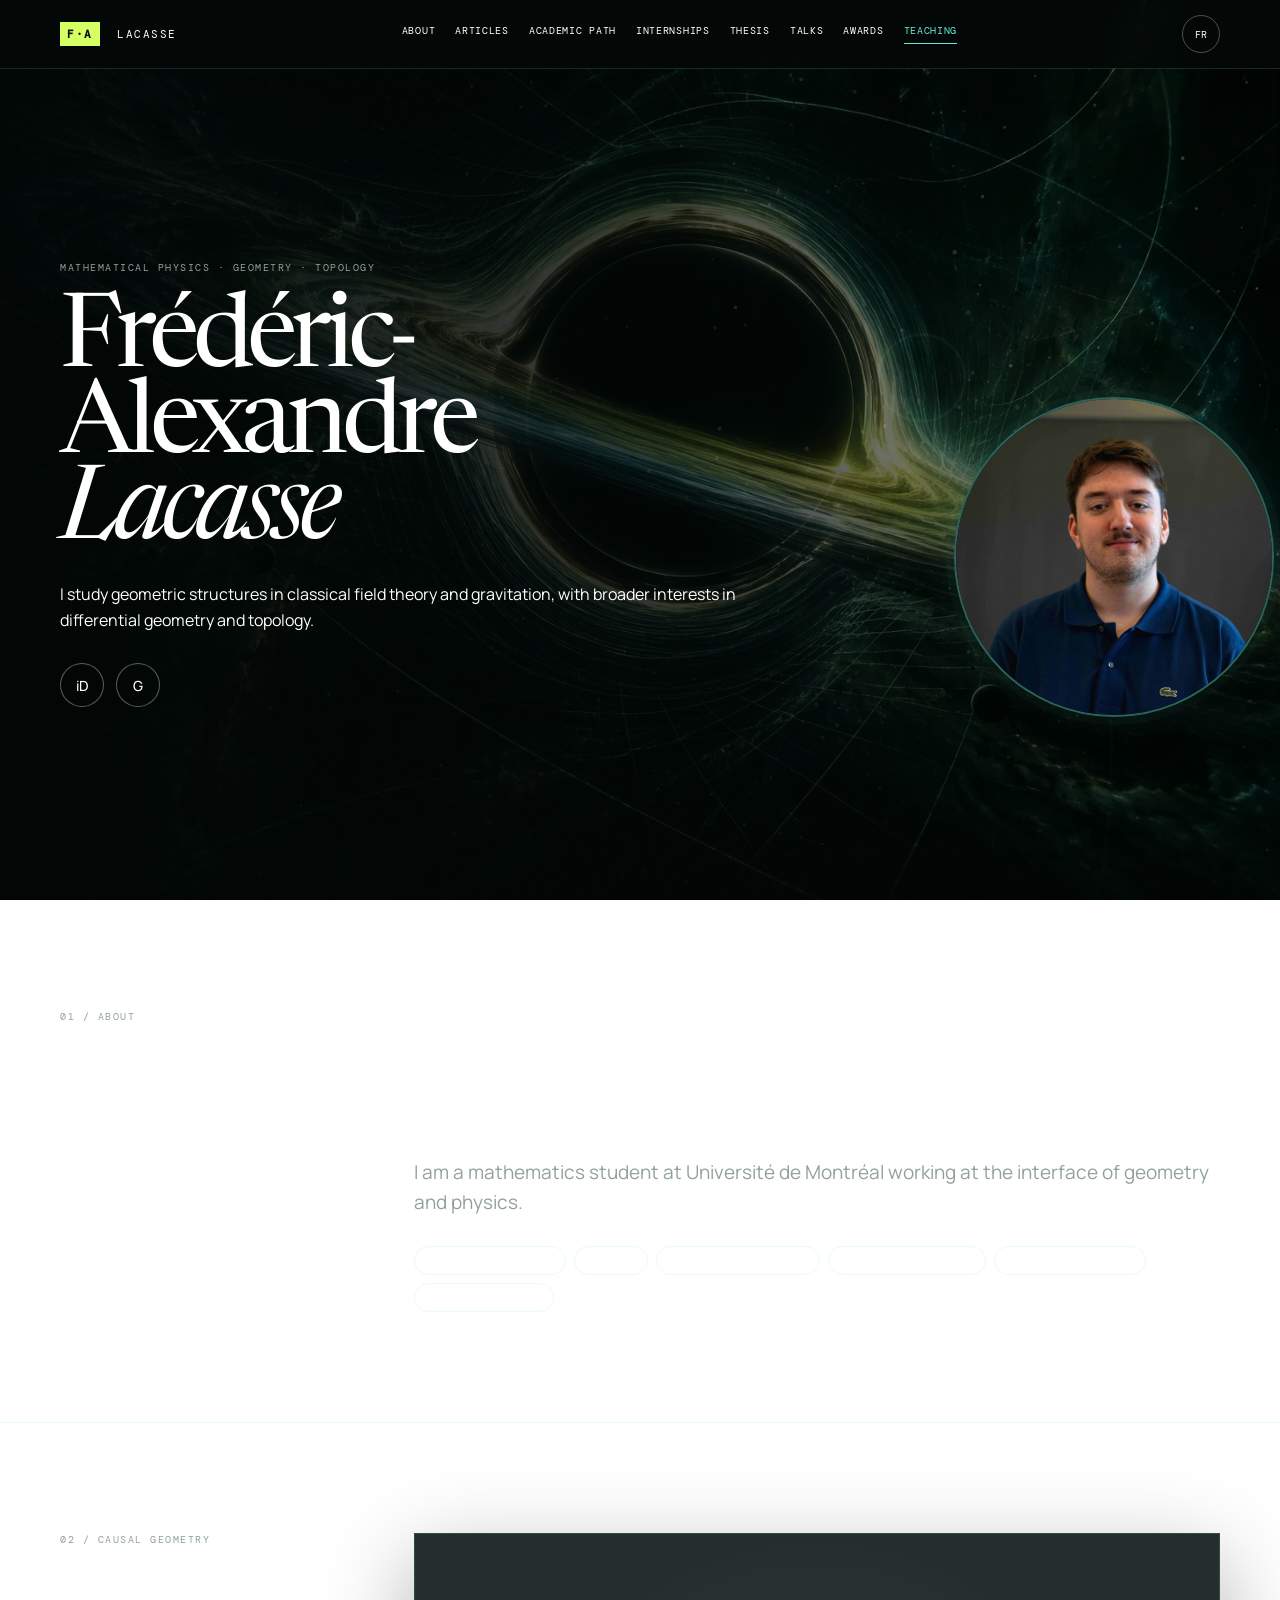
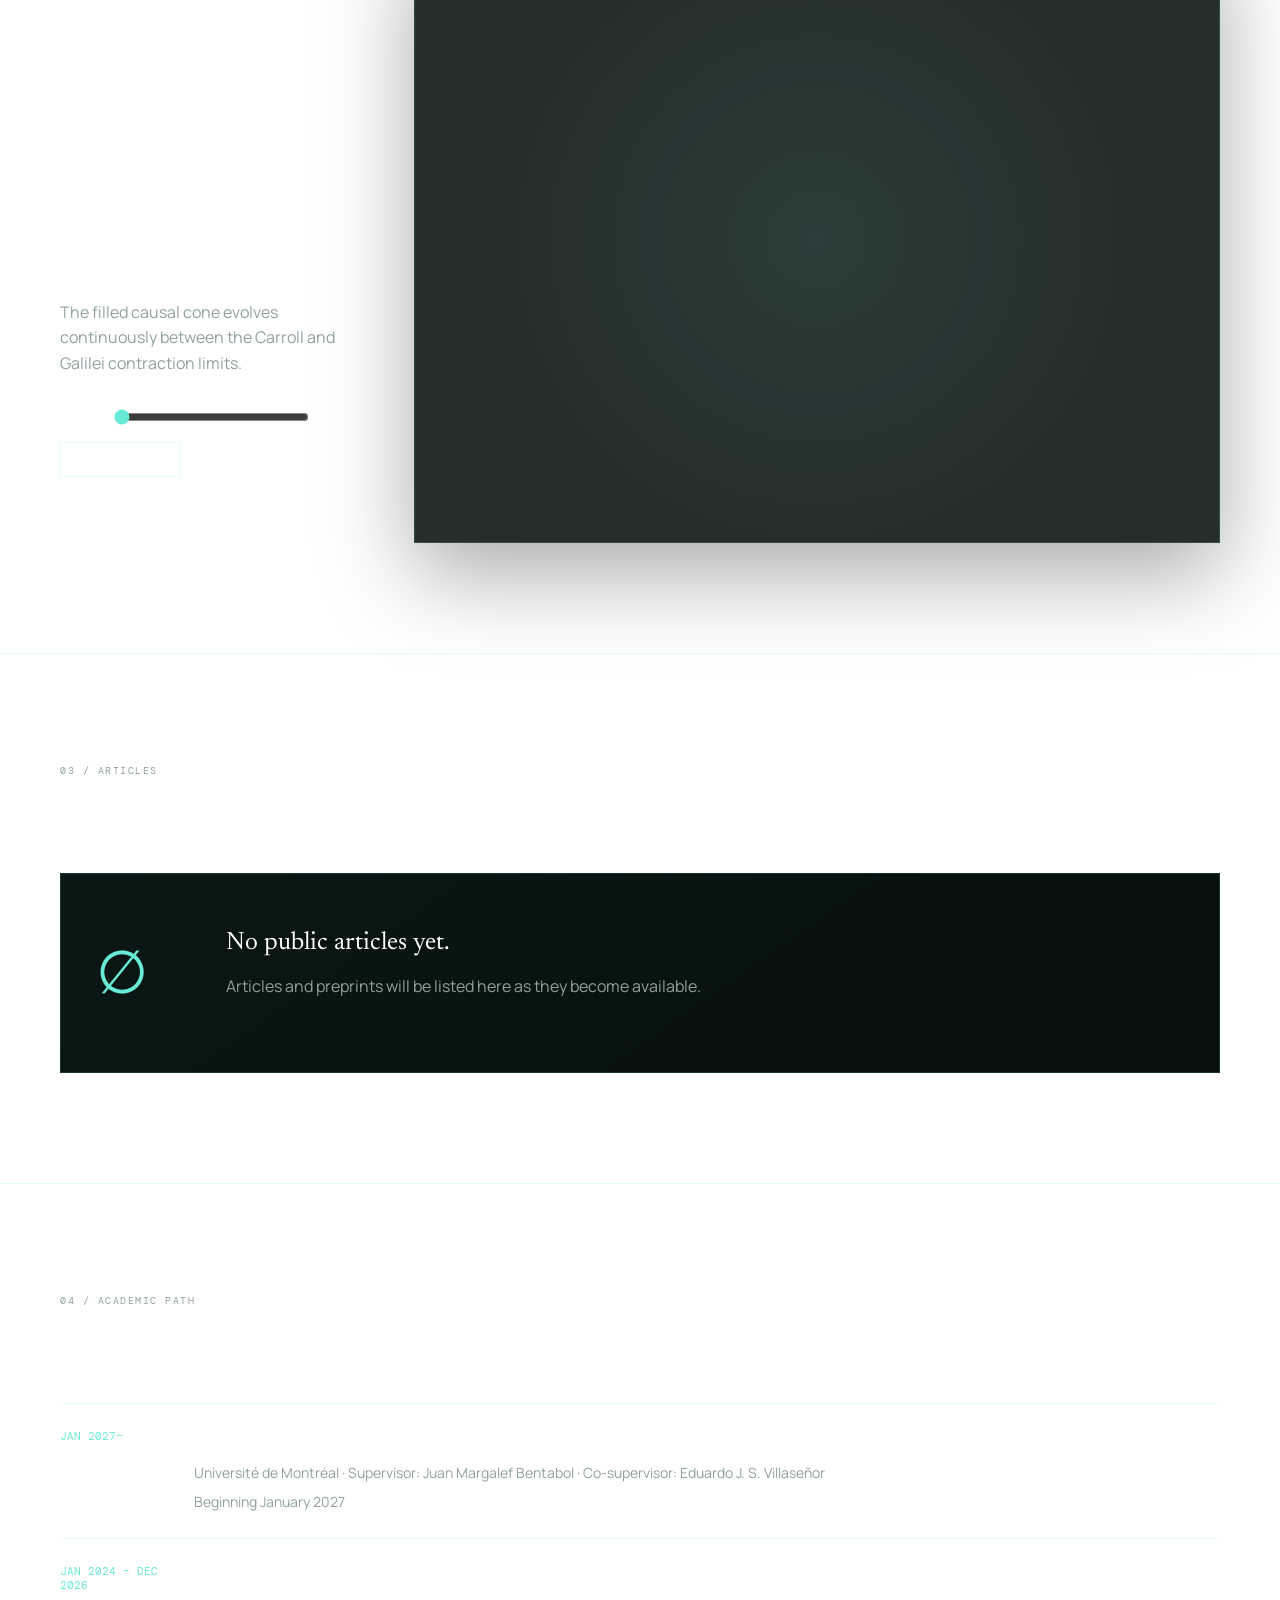
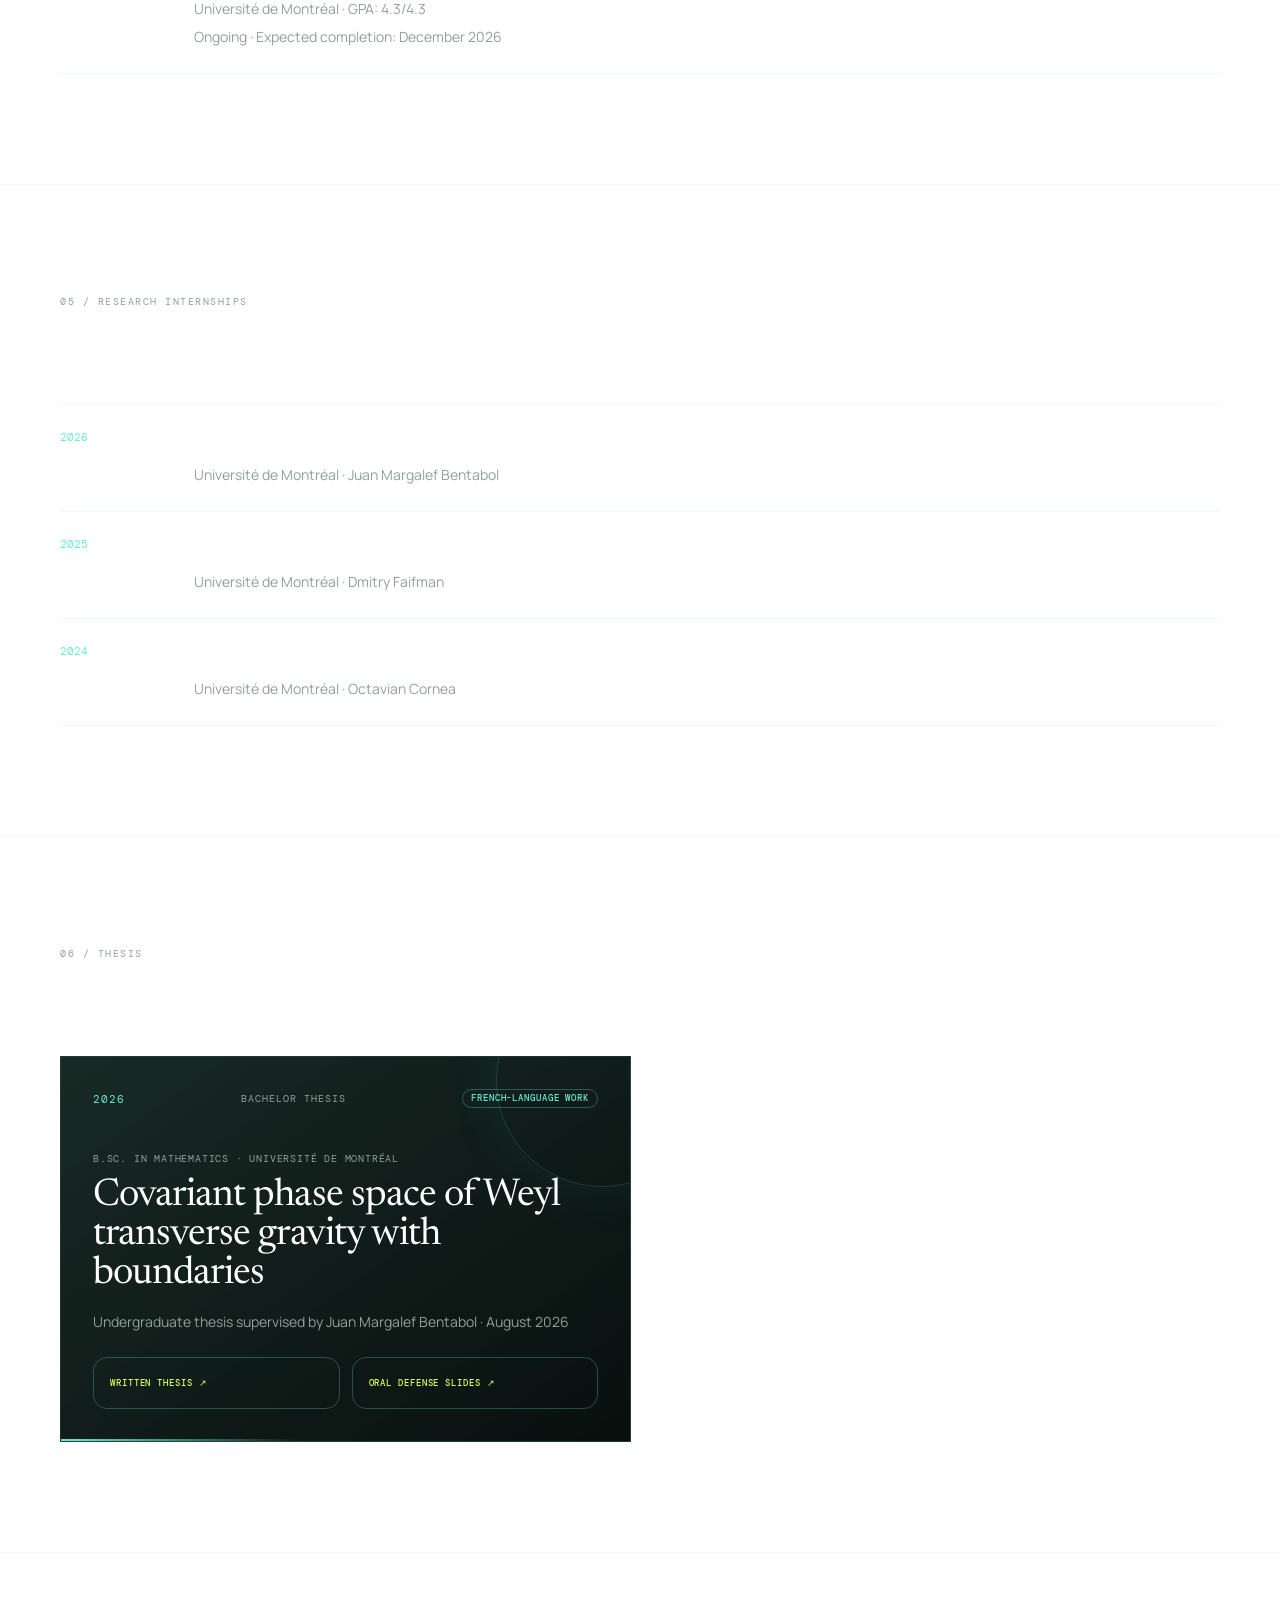
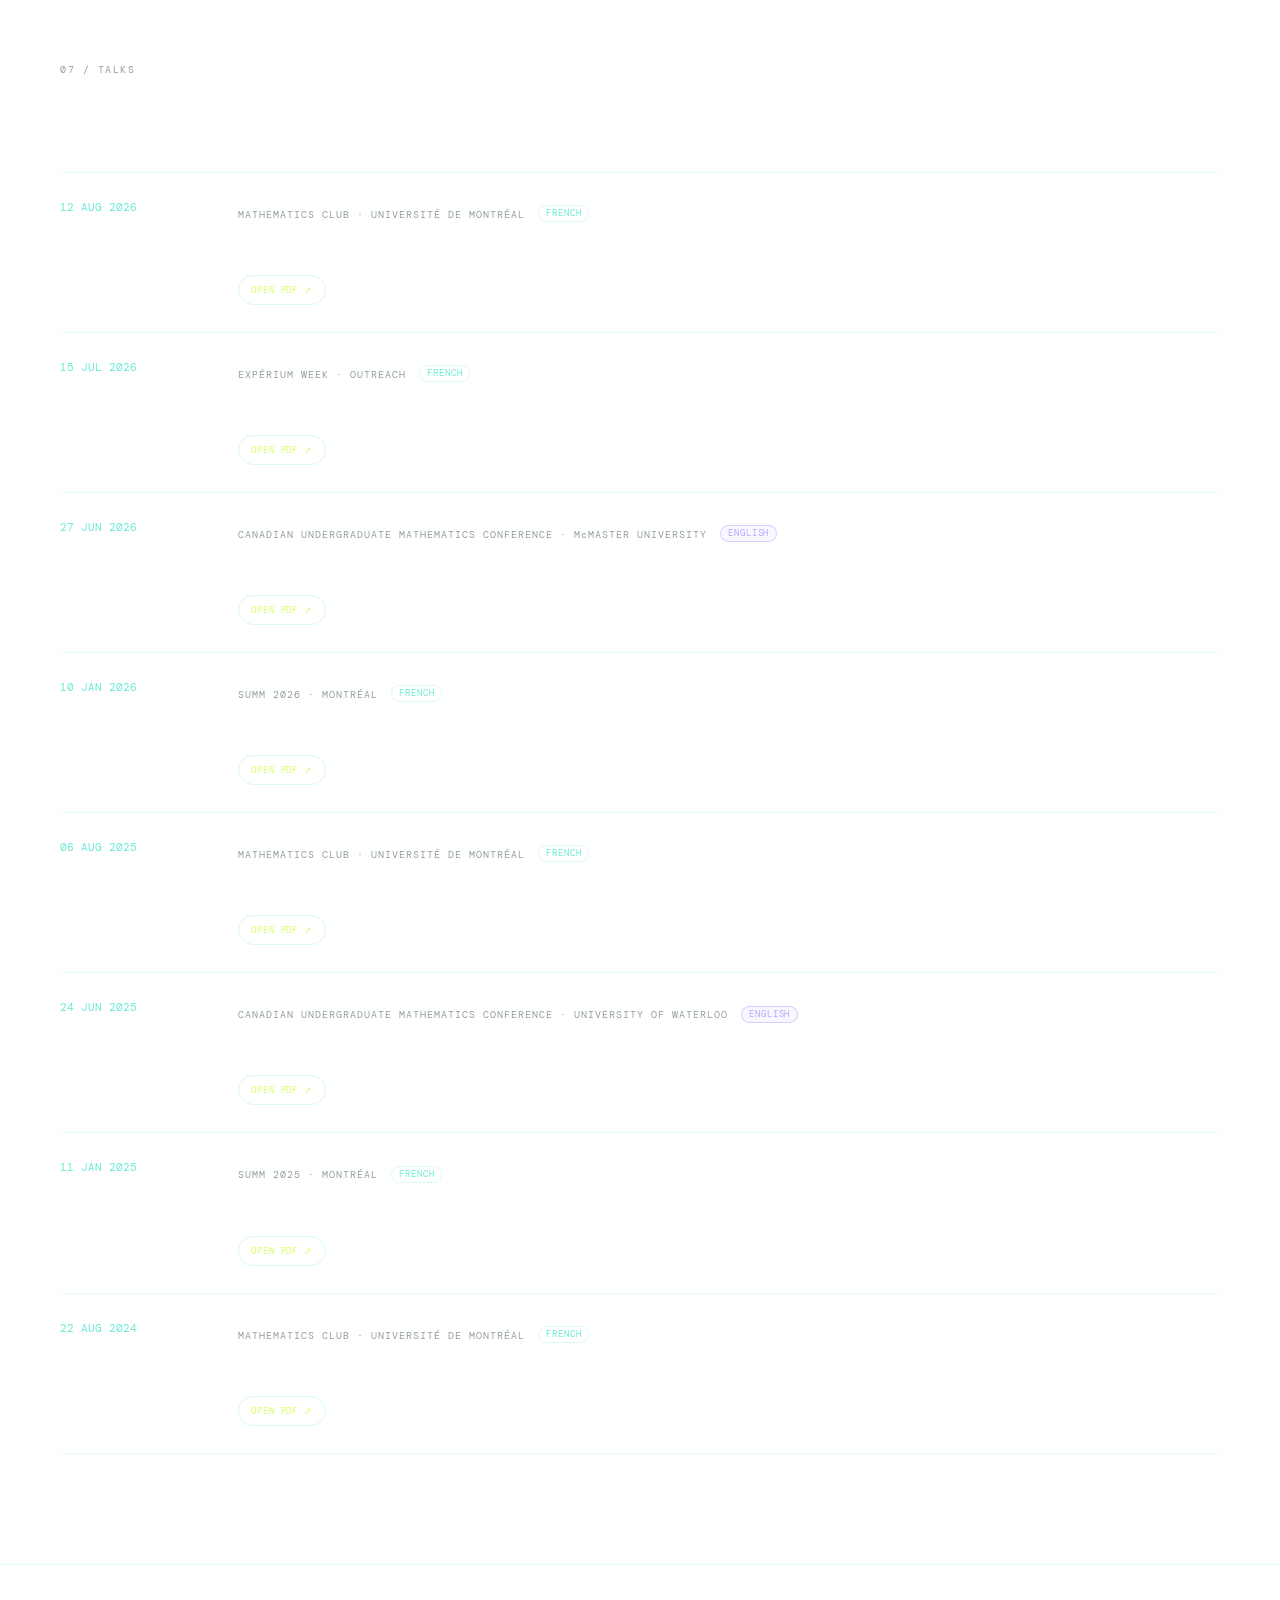
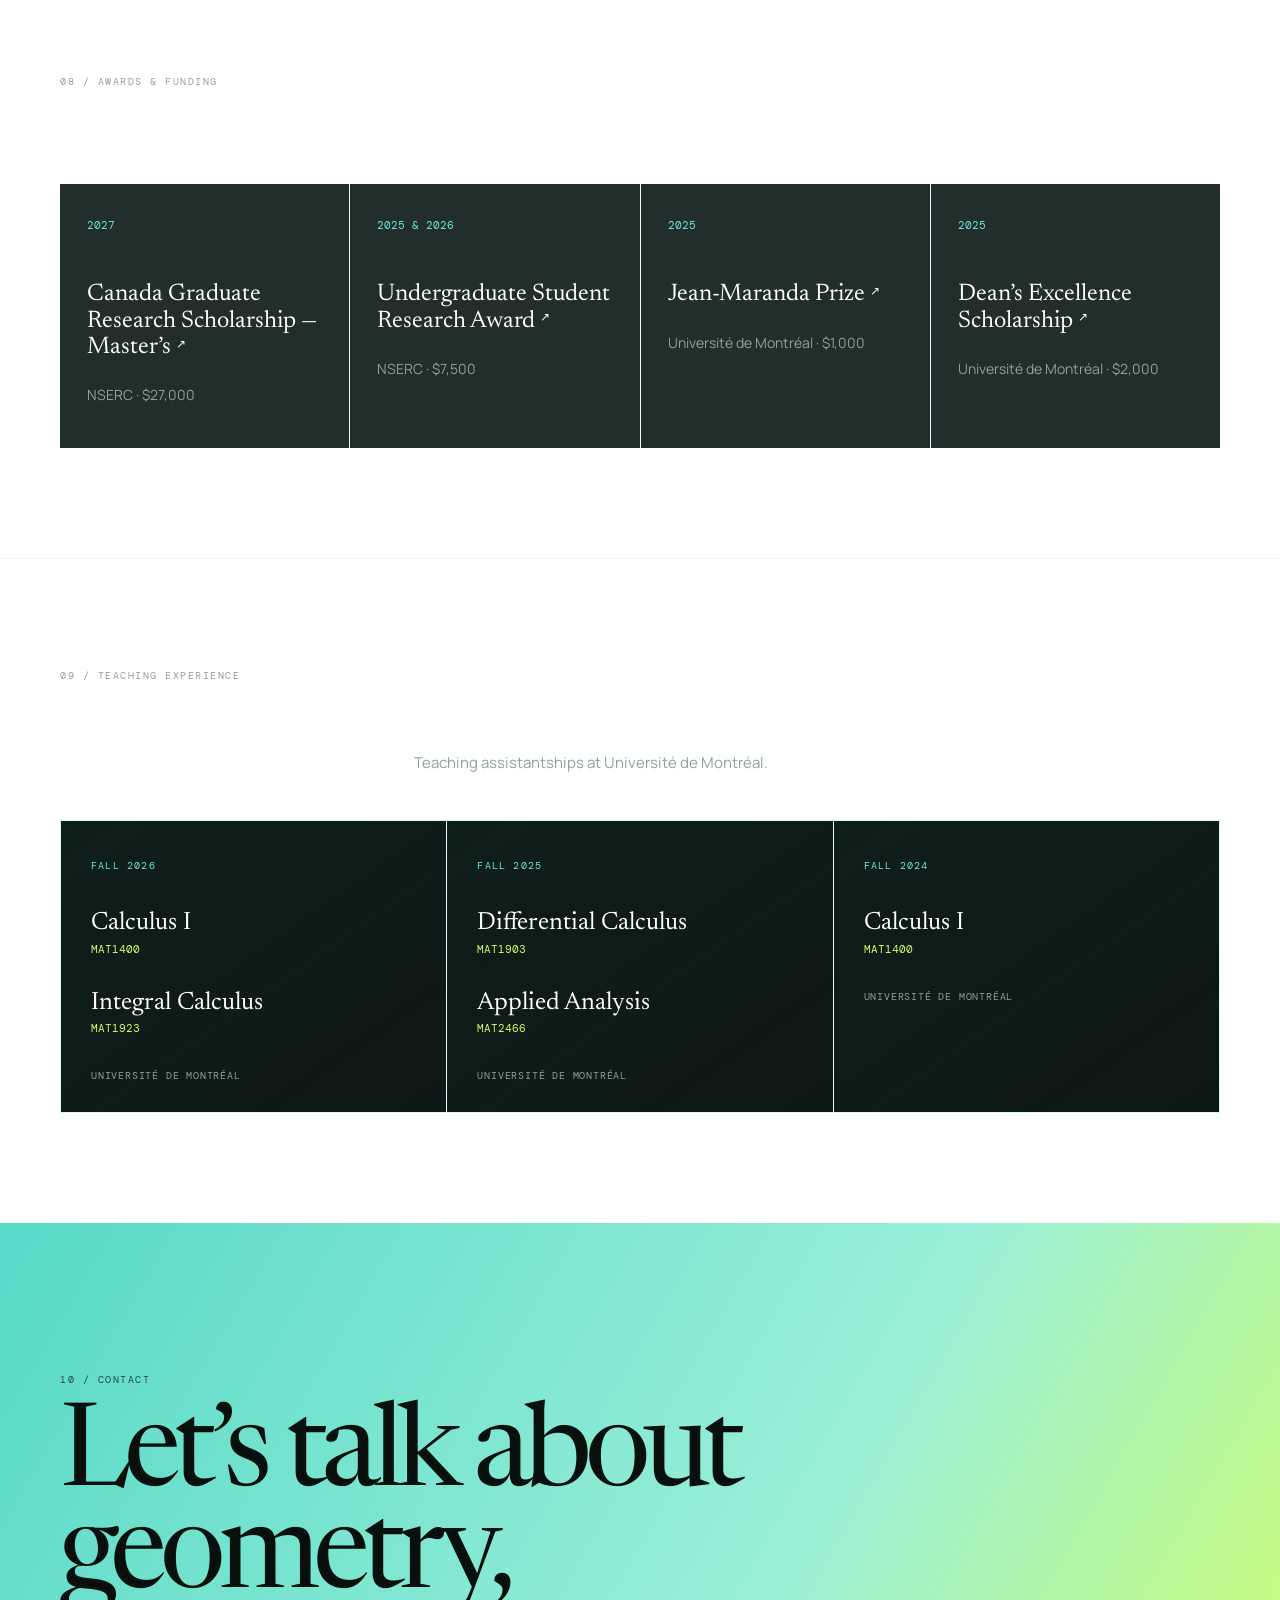
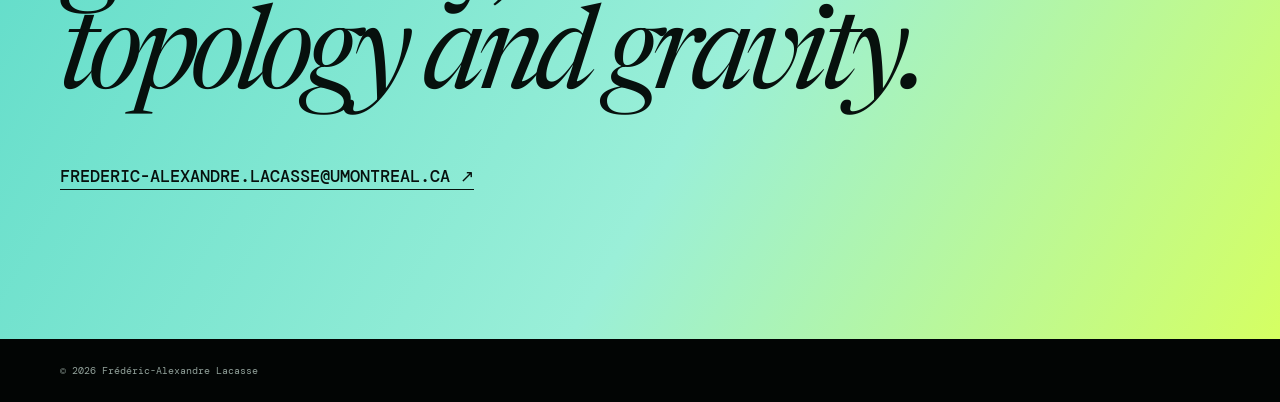
==== commit 32231faf: "scholar" ====
--- a/index.html
+++ b/index.html
@@ -98,6 +98,14 @@
             >
               <span class="academic-icon orcid-icon"> iD </span>
             </a>
+            <a
+              aria-label="Google Scholar profile"
+              href="https://scholar.google.com/citations?user=uHjkoDMAAAAJ&amp;hl=en"
+              rel="noopener noreferrer"
+              target="_blank"
+            >
+              <span class="academic-icon scholar-icon"> G </span>
+            </a>
           </div>
           <figure aria-label="Portrait" class="hero-portrait">
             <img
